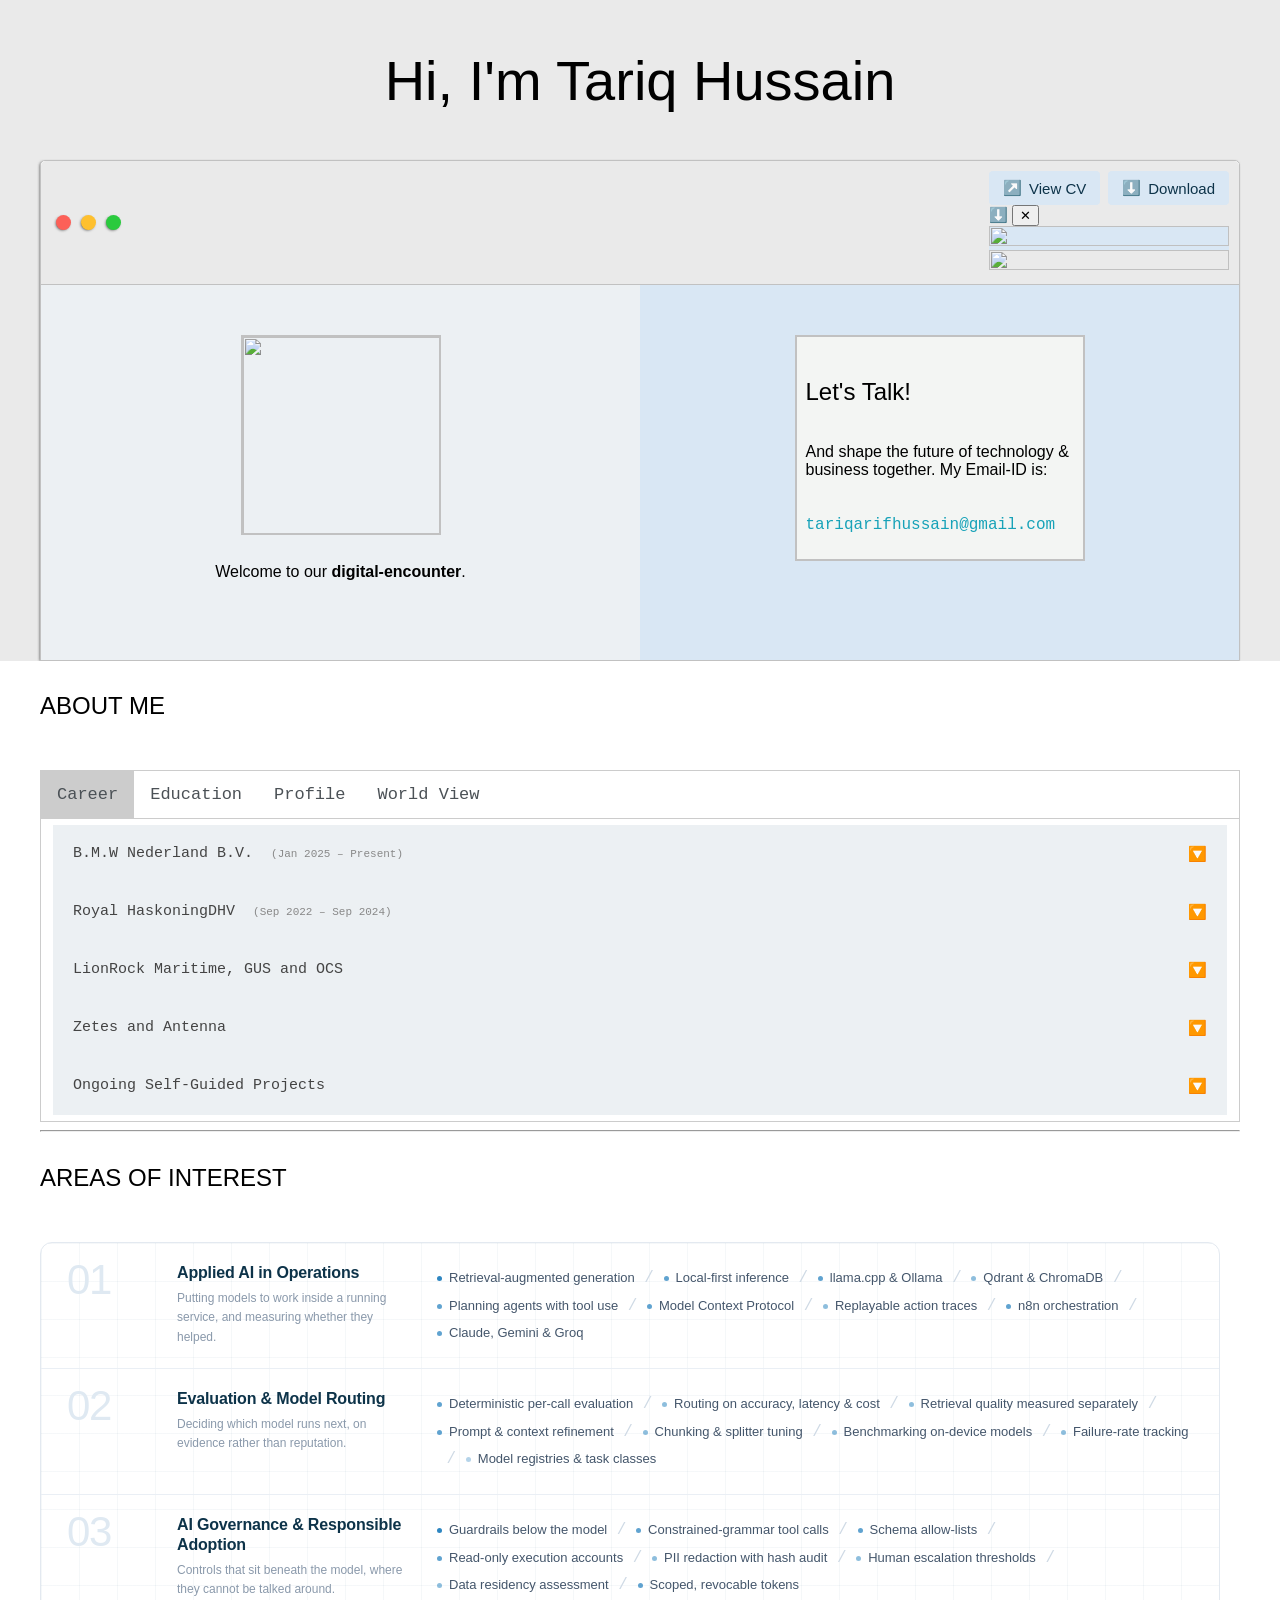
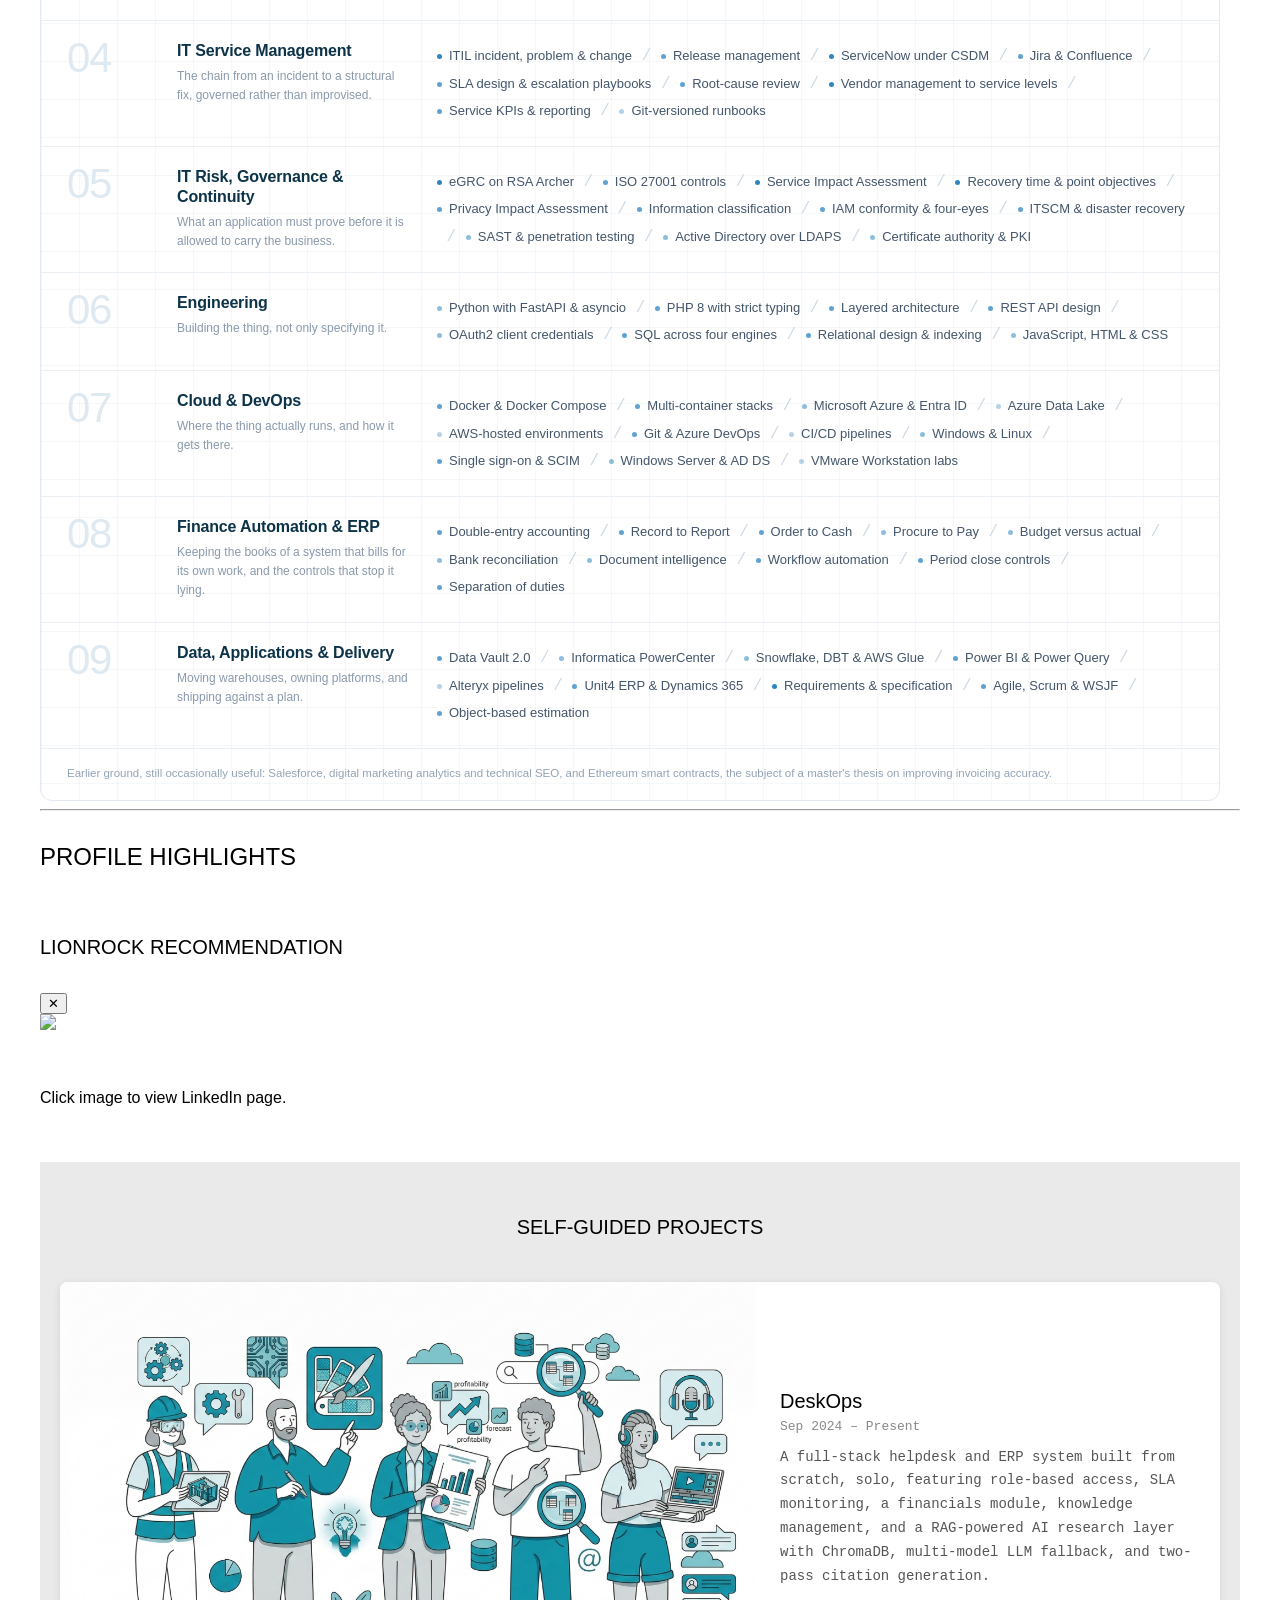
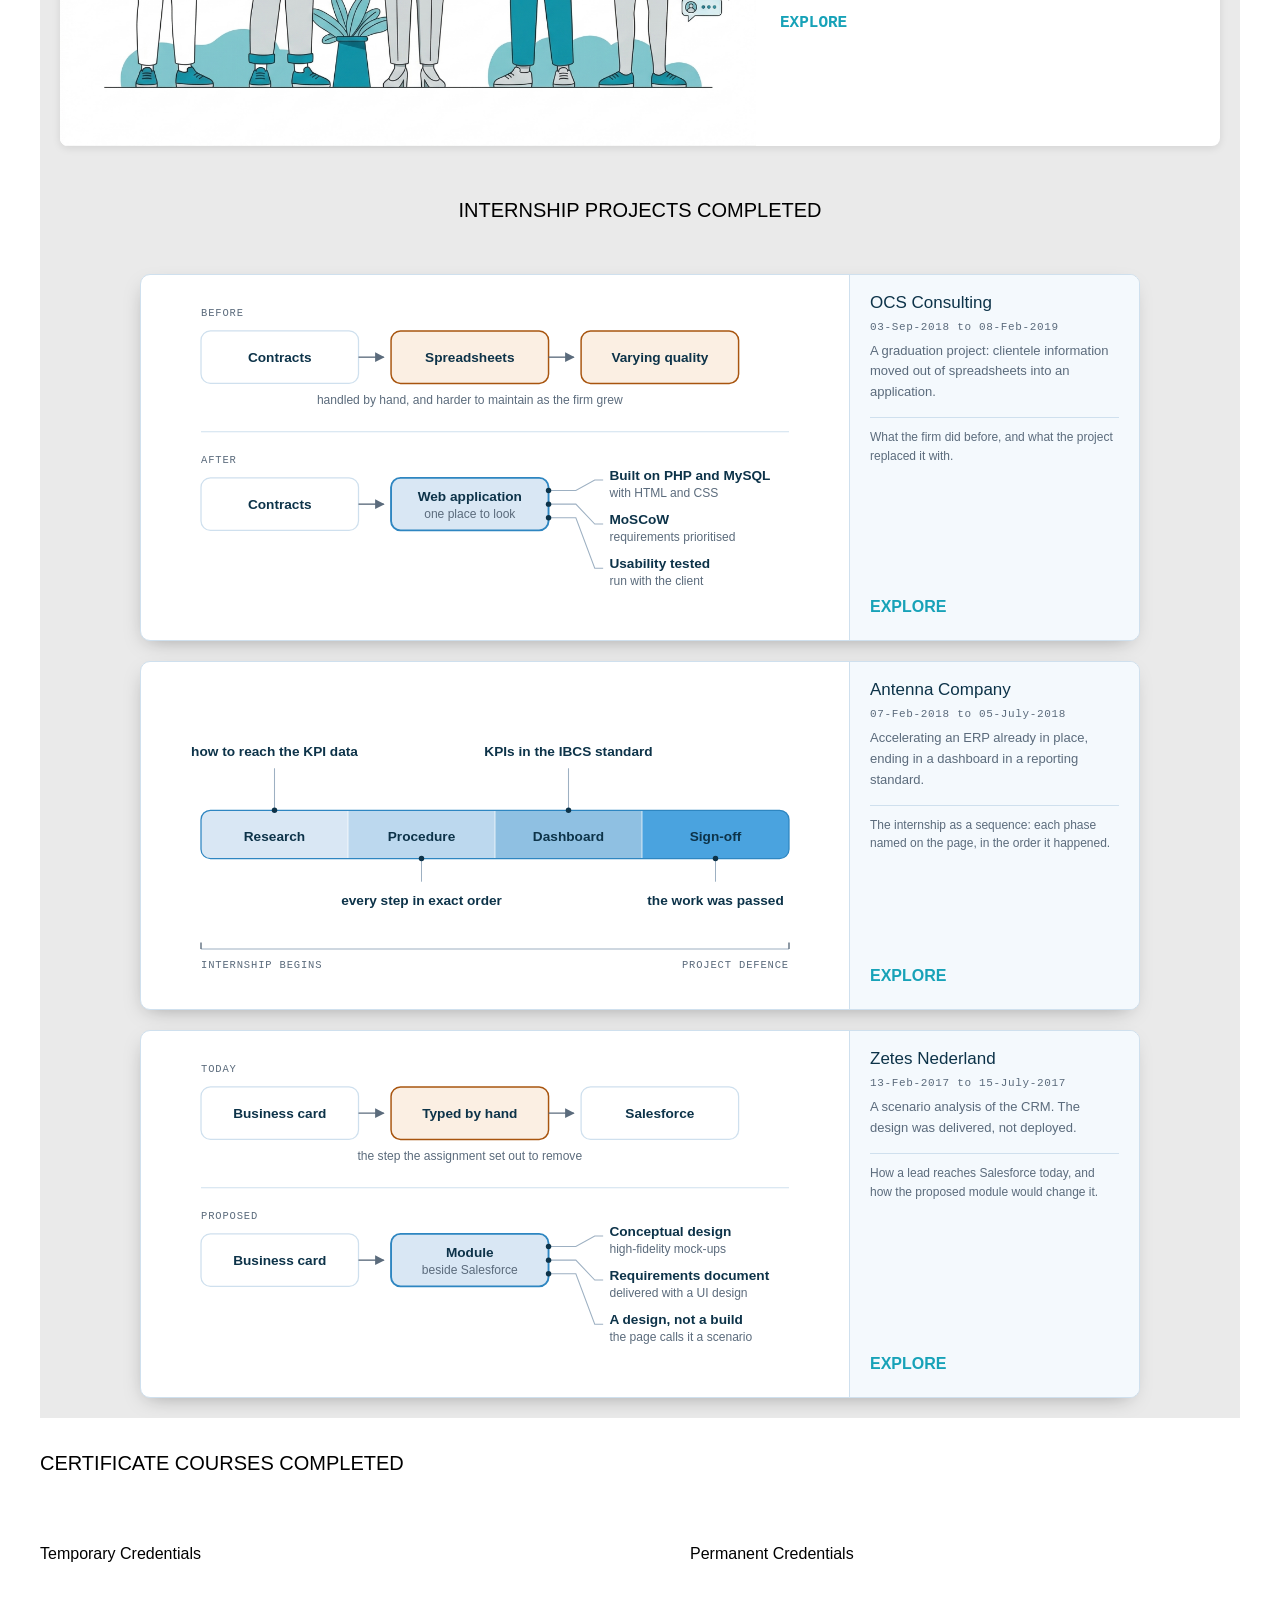
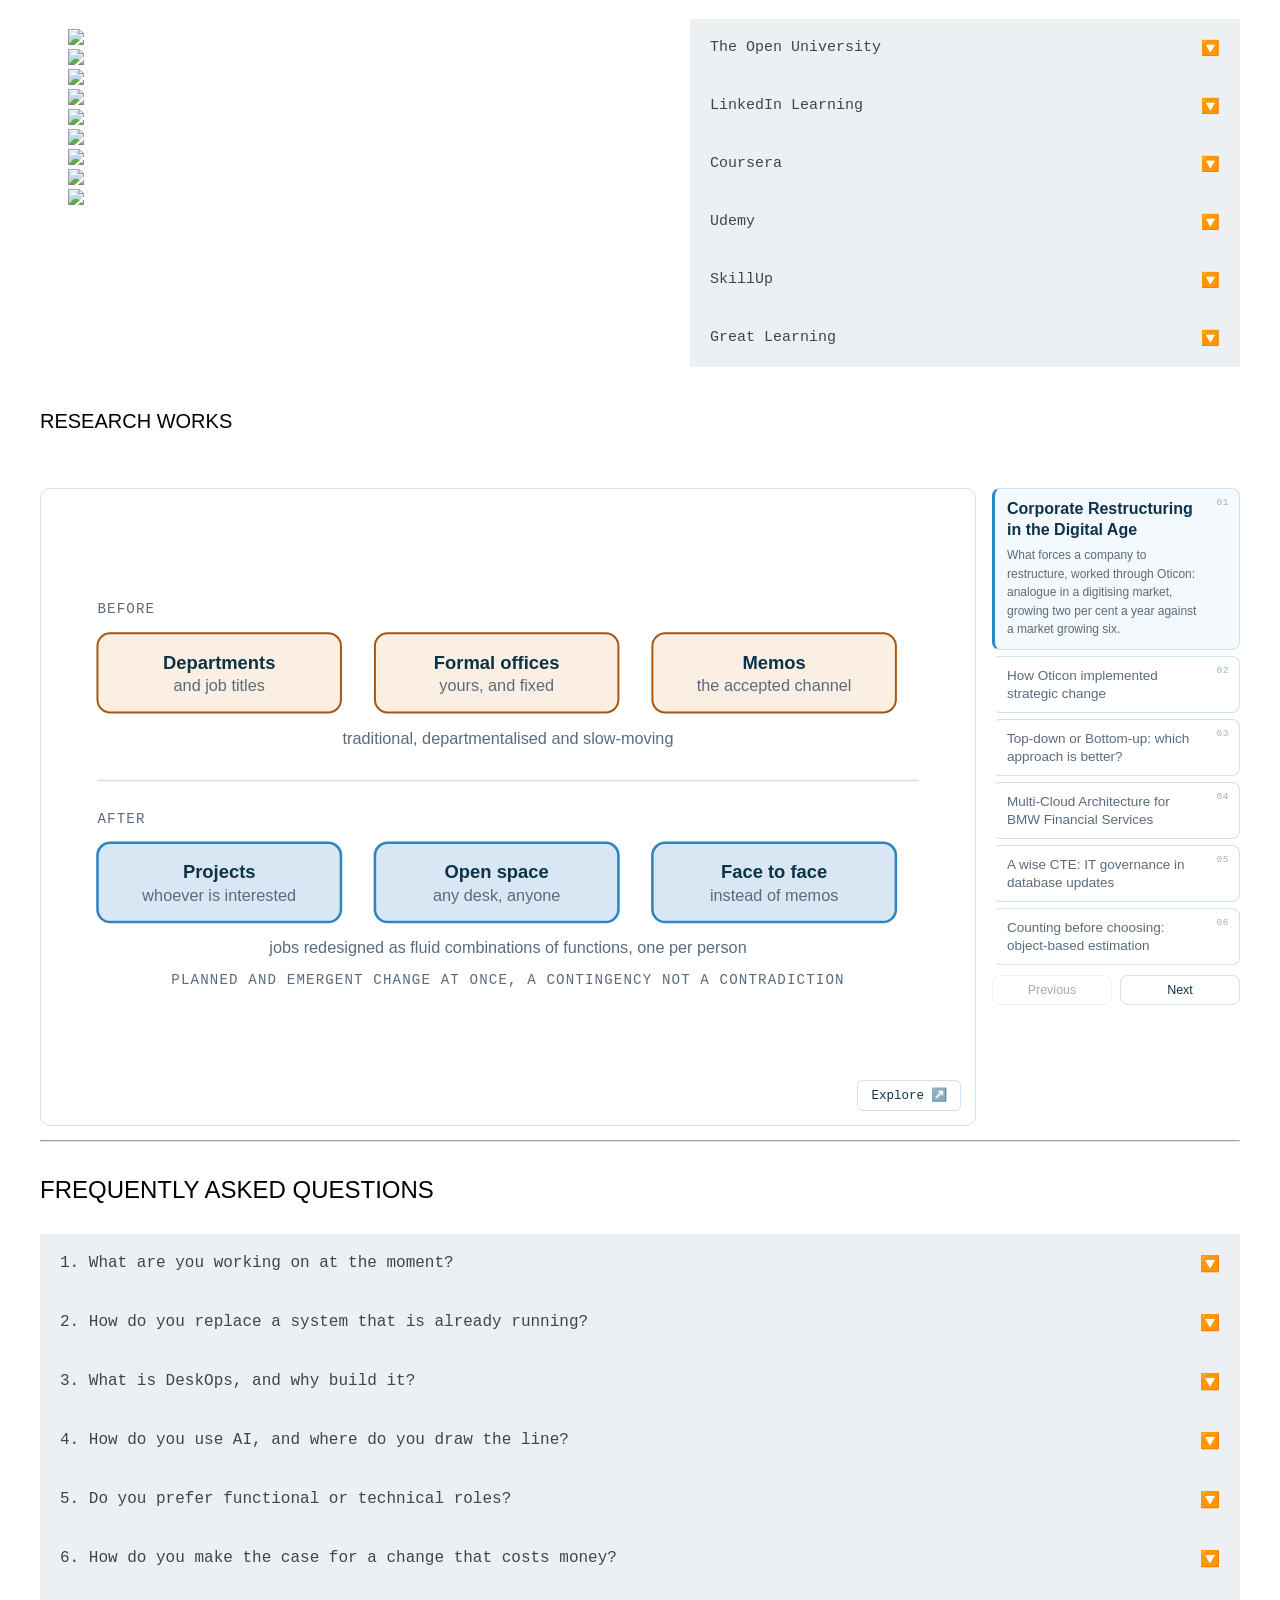
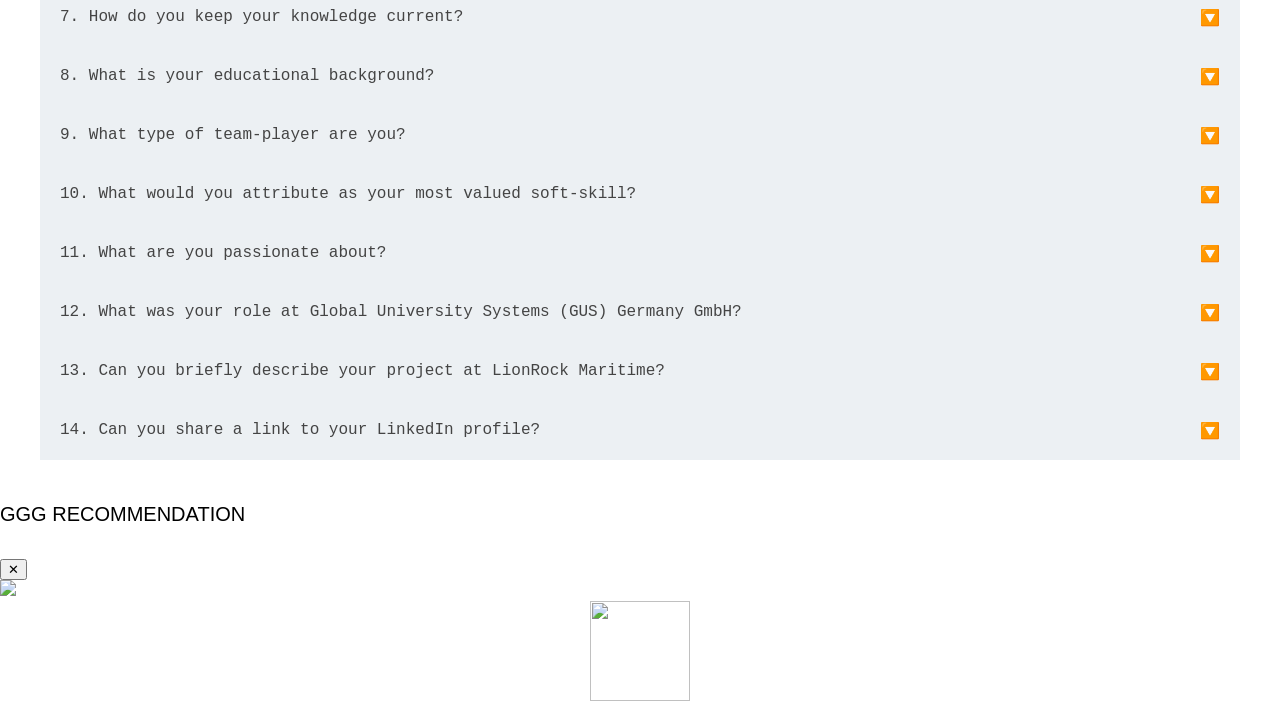
==== index.html @ 977985c6 "The CV buttons take the viewer's filled style in light blue The split button in the home page's wind" ====
<!DOCTYPE html>
<html>
<head>
	<title>Tariq Hussain</title>

	<link rel="shortcut icon" href="images/LOGO.jpg">

	<meta charset="utf-8">
  <meta name="viewport" content="width=device-width, initial-scale=1">
	<meta name="viewport" content="width=device-width, initial-scale=1, maximum-scale=1, minimum-scale=1" />

	<link rel="stylesheet" type="text/css" href="default.css">
	<link rel="stylesheet" type="text/css" href="bootstrap2.css">
	<link rel="stylesheet" type="text/css" href="./slick/slick.css">
 	<link rel="stylesheet" type="text/css" href="./slick/slick-theme.css">
 	<link rel="stylesheet" href="https://cdnjs.cloudflare.com/ajax/libs/font-awesome/4.7.0/css/font-awesome.min.css">

 	<script src="https://cdn.jsdelivr.net/npm/jquery@3.6.0/dist/jquery.slim.min.js"></script>
  <script src="https://cdn.jsdelivr.net/npm/popper.js@1.16.1/dist/umd/popper.min.js"></script>
  <script src="https://cdn.jsdelivr.net/npm/bootstrap@4.6.1/dist/js/bootstrap.bundle.min.js"></script>

  	<style>
		.checked {
  	color: orange;
							}
		</style>



  	<style type="text/css">
    html, body {
      margin: 0;
      padding: 0;
    }

    * {
      box-sizing: border-box;
    }

    .slider {
        width: 90%;
        margin: 10px auto;
    }

    .slick-slide {
      margin: 10px 20px;
    }

    .slick-slide img {
      width: 100%;
    }

    .slick-prev:before,
    .slick-next:before {
      color: black;
    }

    .slick-slide {
      transition: all ease-in-out .3s;
      opacity: .2;
    }
    
    .slick-active {
      opacity: .5;
    }

    .slick-current {
      opacity: 1;
    }
  	</style>


<style>
body {font-family: Bahnschrift;}

/* Style the tab */
.tab {
  overflow: hidden;
  border: 1px solid #ccc;
  background-color: white;
}

/* Style the buttons inside the tab */
.tab button {
  background-color: white;
  float: left;
  border: none;
  outline: none;
  cursor: pointer;
  padding: 14px 16px;
  transition: 0.3s;
  font-size: 17px;
  font-family: 'Bahnschrift Light', monospace;
  color: var(--secondaryText);
}

/* Change background color of buttons on hover */
.tab button:hover {
  background-color: #ddd;
}

/* Create an active/current tablink class */
.tab button.active {
  background-color: #ccc;
}

/* Style the tab content */
.tabcontent {
  display: none;
  padding: 6px 12px;
  border: 1px solid #ccc;
  border-top: none;
}
</style>

<style>
.accordion {
  background-color: #ecf0f3;
  color: #444;
  cursor: pointer;
  padding: 18px;
  width: 100%;
  text-align: left;
  font-size: 15px;
  transition: 0.5s;
  font-family: 'Bahnschrift Light', monospace;
  box-shadow: none;
  border-color: transparent;
}

.active, .accordion:hover {
  background-color: #d9e7f4;
  outline: none;
  box-shadow: none;
  border-color: transparent !important;
}

/* The expander is the down button from the record's emoji family, and the up
   button once the section is open. */
.accordion:after {
  content: '\1F53D';
  font-family: var(--emoji);
  font-weight: normal;
  float: right;
  margin-left: 5px;
  outline: none;
  box-shadow: none;
  border-color: transparent !important;
}

.accordionactive:after {
  content: '\1F53C';
  outline: none;
  box-shadow: none;
  border-color: transparent !important;
}

.panel {
  padding: 0 18px;
  background-color: white;
  max-height: 0;
  overflow: hidden;
  transition: max-height 0.2s ease-out;
  borner: none;
  outline: none;
  box-shadow: none;
  border-color: transparent !important;
}
</style>

<style>
   .carousel-inner img {
    width: 100%;
    height: 100%;
  }
</style>

<style>
.collapsible {
  background-color: #ecf0f3;
  color: #444;
  cursor: pointer;
  padding: 18px;
  width: 100%;
  text-align: left;
  font-size: 16px;
  font-family: 'Bahnschrift Light', monospace;
  box-shadow: none;
  border-color: transparent !important;
  transition: 0.5s;
  outline: none;
}

.active, .collapsible:hover {
  background-color: #d9e7f4;
  border-color: transparent !important;
  box-shadow: none;
}

.collapsible:after {
  content: '\1F53D';
  font-family: var(--emoji);
  font-weight: normal;
  float: right;
  margin-left: 5px;
  border-color: transparent;
  box-shadow: none;
}

.collapsibleactive:after {
  content: '\1F53C';
  border-color: transparent;
  border-radius: 5px;
  box-shadow: none;
}

.content {
  padding: 0 18px;
  justify-content: center;
  max-height: 0;
  overflow: hidden;
  transition: max-height 0.2s ease-out;
  background-color: #eaeaea;
  border-color: transparent;
  color: #777;
  box-shadow: none;
}
</style>

<style>
footer {
  background-color: white;
  padding: 1px;
  text-align: center;
  color: white;
}
</style>

<style>
  table {
  border-collapse: collapse;
  border-spacing: 0;
  width: 100%;
  border: 1px solid #ddd;
  }

  td {
  border-style:solid;
  border-color: #d9e7f4;
  padding-top: 10px;
  padding-bottom: 10px;
  padding-left: 10px;
  padding-right: 5px;
  }

  th {
  border-style:solid;
  border-color: #d9e7f4;
  padding-top: 10px;
  padding-bottom: 10px;
  padding-left: 10px;
  padding-right: 5px;
  font-family: 'Bahnschrift Light', monospace;
  }

.CellWithComment{
  position:relative;
}

.CellComment{
  display:none;
  position:absolute; 
  z-index:100;
  border:10px;
  background-color:white;
  border-style:solid;
  border-width:1px;
  border-color:#d9e7f4;
  padding:15px;
  color:#d9e7f4; 
  top:0px; 
  left:10px;
  padding-bottom: 0px;
}

.CellWithComment:hover span.CellComment{
  display:block;
}
</style>

</head>
<body>
<div id="preloader">
	<p>Please Wait.</p>
</div>

	<section class="s1">
		<div class="main-container">
			<div class="greeting-wrapper">
				<h1>Hi, I'm Tariq Hussain</h1>
			</div>

			<div class="intro-wrapper">
				<div class="nav-wrapper">
					<a href="index.html">
					<div class="dots-wrapper">
						<div id="dot-1" class="browser-dot"></div>
						<div id="dot-2" class="browser-dot"></div>
						<div id="dot-3" class="browser-dot"></div>
					</div>
					</a>

					<ul id="navigation">
						<li class="bar-cv"><a class="bar-btn bar-open" target="_blank" href="pdf_viewer.html?pdf=Resume/Tariq%20Hussain_CV(Europass%20format).pdf&amp;title=Curriculum%20vitae&amp;kind=Tariq%20Hussain" title="Open my CV in the viewer">View CV</a><a class="bar-btn bar-down" href="Resume/Tariq Hussain_CV(Europass format).pdf" download title="Download my CV as a PDF">Download</a></li>
						<div class="container">
  						<div class="modal fade" id="myModal100">
    					<div class="modal-dialog modal-lg">
      				<div class="modal-content">
        			<div class="modal-header">
          			<a target="_blank" href="Resume/Tariq Hussain_CV(Europass format).pdf"><i class="fa fa-download" style="font-size:15px"></i></a>
          			<button type="button" class="close" data-dismiss="modal">&#10005;</button>
        			</div>
        			<div class="modal-body">
			        <div id="demo" class="carousel slide" data-interval="3000000" data-ride="carousel">
			        <div class="carousel-inner">
			        <div class="carousel-item active">
			        <img src="Resume/Tariq Hussain_CV_0001.jpg">
			        </div>
			        <div class="carousel-item">
			        <img src="Resume/Tariq Hussain_CV_0002.jpg">
			        </div>
			        <a class="carousel-control-prev" href="#demo" data-slide="prev">
			        <span class="carousel-control-prev-icon"></span>
			        </a>
			        <a class="carousel-control-next" href="#demo" data-slide="next">
			        <span class="carousel-control-next-icon"></span>
			        </a>
			        </div>    
			        </div>
			      </div>
    					</div>
  						</div>
  						</div>
					</ul>
				</div>

				<div class="left-column">
					<img id="profile_pic" src="images/Tariq.jpg">
					<h6 style="text-align: center;line-height: 0;">Welcome to our <b>digital-encounter</b>.</h6>
				</div>

				<div class="right-column">
					<div id="preview-shadow">
						<div id="preview">
							<h4>Let's Talk!</h4>
							<h6>And shape the future of technology & business together. My Email-ID is:</h6>
							<p><a href="mailto:tariqarifhussain@gmail.com">tariqarifhussain@gmail.com</a></p>
						</div>
					</div>
				</div>
			</div>
		</div>
	</section>

	<section class="s2">
		<div class="main-container">
			<div class="about-wrapper">
				<div class="about-me">

					<h4>ABOUT ME</h4>
					<br>

<div class="tab">
	<button class="tablinks" onclick="openCity(event, 'Career')" id="defaultOpen">Career</button>
	<button class="tablinks" onclick="openCity(event, 'Education')">Education</button>
  <button class="tablinks" onclick="openCity(event, 'Profile')">Profile</button>
  <button class="tablinks" onclick="openCity(event, 'World View')">World View</button>
</div>

<!-- ==================== CAREER TAB ==================== -->
<div id="Career" class="tabcontent">

<button class="accordion">B.M.W Nederland B.V. &nbsp;<small style="font-size:11px;color:#888;">(Jan 2025 – Present)</small></button>
<div class="panel">
<h6>IT Operations Specialist</h6>
<p>
  <ul>
    <li>Leading fulltime production support with partners IBM and TCS for BMW NL's strategic applications — MINI IDE, Logilink (credit decisions), Carbon Tracker (emissions analytics), and Flexible Fleet (fleet management) — maintaining 99.9%+ uptime SLAs.</li>
  </ul>
  <ul>
    <li>Bridging BMW stakeholders and TCS: translating priorities into clear task queues, tracking execution to closure, and safeguarding SLA-level service quality. Setting and tracking service KPIs across incident, change, problem, and release queues; chairing root-cause reviews that feed fixes into the continuous-improvement backlog.</li>
  </ul>
  <ul>
    <li>Introduced Git-versioned operational runbooks and streamlined escalation playbooks, trimming mean time to restore for priority-1 incidents by roughly 25%.</li>
  </ul>
  <ul>
    <li>Responding to nightly Informatica PowerCenter failure alerts, investigating issues in PowerCenter Workflow Monitor, and coordinating fixes with developers to keep next-day data-warehouse loads on schedule.</li>
  </ul>
  <ul>
    <li>Managing formal onboarding of applications into BMW's standardized IT landscape, ensuring alignment with enterprise architecture standards (eGRC). Leading cross-functional roll-outs of core configuration changes and version upgrades with zero customer-facing downtime.</li>
  </ul>
  <ul>
    <li>Overseeing IT governance checks administered centrally by BMW Group, ensuring all operational activities comply with established architectural, security, and process standards.</li>
  </ul>
</p>
<h6>Data Migration &amp; Architecture</h6>
<p>
  <ul>
    <li>Leading end-to-end migration planning for an Informatica PowerCenter-based DWH (Datavault 2.0) to a custom target architecture — translating a legacy 2-step data warehouse (Staging → Data Vault → Data Marts) into a 1-step AWS architecture (Staging → Cloud) on Snowflake, eliminating complexity while maintaining 100% business logic integrity.</li>
  </ul>
  <ul>
    <li>Developed a comprehensive project estimation model using object-based complexity scoring across 208 database objects, accurately forecasting 618 man-days of effort with technology-specific multipliers for the Snowflake/DBT/Glue stack.</li>
  </ul>
  <ul>
    <li>Designed an interactive Gantt chart and visual timeline with dynamic hour/day calculations, multi-zoom capabilities (months/weeks/days), and real-time progress tracking — enabling stakeholders to visualize a 25-month project timeline and critical path dependencies across 4 sequential phases.</li>
  </ul>
  <ul>
    <li>Facilitated cross-functional collaboration between Belgian and Dutch teams, conducting workshops to resolve scope ambiguities and align on architectural translation approaches.</li>
  </ul>
</p>
<h6>AI &amp; Innovation-Focused Contributions</h6>
<p>
  <ul>
    <li>Active member of the BMW NL IT AI Core Team, contributing to technology evaluations and feasibility analysis of AI-driven process improvements.</li>
  </ul>
  <ul>
    <li>Building an AI-assisted ticketing prototype that auto-flags impending SLA breaches, suggests context-matched knowledge-base articles, and streamlines escalation paths — currently in proof-of-concept stage.</li>
  </ul>
</p>

<div class="anat-car" tabindex="0" role="region" aria-roledescription="carousel" aria-label="Diagrams for this period">
<div class="anat-car-stage"><figure class="anat anat-slide is-on" role="group" aria-roledescription="slide" aria-label="1 of 2: The role">
  <div class="anat-scroll">
  <svg viewBox="0 0 640 470" role="img" aria-label="IT Operations Specialist at BMW Nederland: platform and process work on one side, data and migration work on the other."><text class="anat-eyebrow" x="176" y="22" text-anchor="end">PLATFORM AND PROCESS</text><text class="anat-eyebrow" x="464" y="22">DATA AND MIGRATION</text><rect class="anat-core" x="240" y="164" width="160" height="176" rx="14"/><text class="anat-core-title" x="320" y="232" text-anchor="middle">IT Operations</text><text class="anat-core-title" x="320" y="251" text-anchor="middle">Specialist</text><text class="anat-core-sub" x="320" y="271" text-anchor="middle">BMW Nederland</text><text class="anat-core-sub" x="320" y="287" text-anchor="middle">2025 to present</text><polyline class="anat-lead" points="240,182 214,182 190,72 182,72"/><circle class="anat-dot" cx="240" cy="182" r="2.6"/><text class="anat-lbl" x="176" y="72" text-anchor="end">Production support</text><text class="anat-sub" x="176" y="88" text-anchor="end">with IBM and TCS partners</text><polyline class="anat-lead" points="240,210 214,210 190,144 182,144"/><circle class="anat-dot" cx="240" cy="210" r="2.6"/><text class="anat-lbl" x="176" y="144" text-anchor="end">Four applications</text><text class="anat-sub" x="176" y="160" text-anchor="end">MINI IDE to Flexible Fleet</text><polyline class="anat-lead" points="240,238 214,238 190,216 182,216"/><circle class="anat-dot" cx="240" cy="238" r="2.6"/><text class="anat-lbl" x="176" y="216" text-anchor="end">Queues and KPIs</text><text class="anat-sub" x="176" y="232" text-anchor="end">incident and change,</text><text class="anat-sub" x="176" y="246" text-anchor="end">problem and release</text><polyline class="anat-lead" points="240,266 214,266 190,288 182,288"/><circle class="anat-dot" cx="240" cy="266" r="2.6"/><text class="anat-lbl" x="176" y="288" text-anchor="end">Root-cause reviews</text><text class="anat-sub" x="176" y="304" text-anchor="end">feeding a fix backlog</text><polyline class="anat-lead" points="240,294 214,294 190,360 182,360"/><circle class="anat-dot" cx="240" cy="294" r="2.6"/><text class="anat-lbl" x="176" y="360" text-anchor="end">Versioned runbooks</text><text class="anat-sub" x="176" y="376" text-anchor="end">and escalation playbooks</text><polyline class="anat-lead" points="240,322 214,322 190,432 182,432"/><circle class="anat-dot" cx="240" cy="322" r="2.6"/><text class="anat-lbl" x="176" y="432" text-anchor="end">Onboarding to standards</text><text class="anat-sub" x="176" y="448" text-anchor="end">checked against eGRC</text><polyline class="anat-lead" points="400,182 426,182 450,72 458,72"/><circle class="anat-dot" cx="400" cy="182" r="2.6"/><text class="anat-lbl" x="464" y="72">Nightly load alerts</text><text class="anat-sub" x="464" y="88">PowerCenter workflow monitor</text><polyline class="anat-lead" points="400,210 426,210 450,144 458,144"/><circle class="anat-dot" cx="400" cy="210" r="2.6"/><text class="anat-lbl" x="464" y="144">Migration planning</text><text class="anat-sub" x="464" y="160">PowerCenter to Snowflake</text><polyline class="anat-lead" points="400,238 426,238 450,216 458,216"/><circle class="anat-dot" cx="400" cy="238" r="2.6"/><text class="anat-lbl" x="464" y="216">Two steps to one</text><text class="anat-sub" x="464" y="232">staging to cloud</text><polyline class="anat-lead" points="400,266 426,266 450,288 458,288"/><circle class="anat-dot" cx="400" cy="266" r="2.6"/><text class="anat-lbl" x="464" y="288">Two country teams</text><text class="anat-sub" x="464" y="304">workshops to settle scope</text><polyline class="anat-lead" points="400,294 426,294 450,360 458,360"/><circle class="anat-dot" cx="400" cy="294" r="2.6"/><text class="anat-lbl" x="464" y="360">AI core team</text><text class="anat-sub" x="464" y="376">evaluating feasibility</text><polyline class="anat-lead" points="400,322 426,322 450,432 458,432"/><circle class="anat-dot" cx="400" cy="322" r="2.6"/><text class="anat-lbl" x="464" y="432">Ticketing prototype</text><text class="anat-sub" x="464" y="448">proof of concept stage</text></svg>
  </div>
  <figcaption>The role has two halves: running the applications day to day on the left, and moving the data warehouse on the right.</figcaption>
</figure><figure class="anat anat-slide" role="group" aria-roledescription="slide" aria-label="2 of 2: The warehouse change">
  <div class="anat-scroll"><svg viewBox="0 0 640 318" role="img" aria-label="The data warehouse moving from a two-step design on Informatica PowerCenter to a one-step design on Snowflake, with the vault and mart layers removed."><defs><marker id="bwA" viewBox="0 0 10 10" refX="9" refY="5" markerWidth="7" markerHeight="7" orient="auto"><path d="M0 0 L10 5 L0 10 z" fill="#5b6b7c"/></marker></defs><text class="anat-eyebrow" x="40" y="24" text-anchor="start">BEFORE, TWO STEPS</text><rect class="anat-node" x="40" y="38" width="150" height="50" rx="9"/><text class="anat-lbl" x="115" y="68" text-anchor="middle">Staging</text><path class="anat-edge" d="M190 63 H214" marker-end="url(#bwA)"/><rect class="anat-old" x="221" y="38" width="150" height="50" rx="9"/><text class="anat-lbl" x="296" y="68" text-anchor="middle">Data Vault</text><path class="anat-edge" d="M371 63 H395" marker-end="url(#bwA)"/><rect class="anat-old" x="402" y="38" width="150" height="50" rx="9"/><text class="anat-lbl" x="477" y="68" text-anchor="middle">Data Marts</text><text class="anat-sub" x="296" y="108" text-anchor="middle">Informatica PowerCenter, Data Vault 2.0</text><line x1="40" y1="134" x2="600" y2="134" stroke="#cfe0ee"/><text class="anat-eyebrow" x="40" y="164" text-anchor="start">AFTER, ONE STEP</text><rect class="anat-node" x="40" y="178" width="150" height="50" rx="9"/><text class="anat-lbl" x="115" y="208" text-anchor="middle">Staging</text><path class="anat-edge" d="M190 203 H214" marker-end="url(#bwA)"/><rect class="anat-new" x="221" y="178" width="150" height="50" rx="9"/><text class="anat-lbl" x="296" y="200" text-anchor="middle">Cloud</text><text class="anat-sub" x="296" y="216" text-anchor="middle">on Snowflake</text><polyline class="anat-lead" points="371,190 397,190 415,180 423,180"/><circle class="anat-dot" cx="371" cy="190" r="2.6"/><text class="anat-lbl" x="429" y="180">Snowflake</text><text class="anat-sub" x="429" y="196">with dbt and Glue</text><polyline class="anat-lead" points="371,203 397,203 415,222 423,222"/><circle class="anat-dot" cx="371" cy="203" r="2.6"/><text class="anat-lbl" x="429" y="222">Two steps become one</text><text class="anat-sub" x="429" y="238">the vault layer removed</text><polyline class="anat-lead" points="371,216 397,216 415,264 423,264"/><circle class="anat-dot" cx="371" cy="216" r="2.6"/><text class="anat-lbl" x="429" y="264">Business logic preserved</text><text class="anat-sub" x="429" y="280">nothing dropped in translation</text></svg></div>
  <figcaption>The migration drawn as a change: what the data passed through before, and what it passes through after.</figcaption>
</figure></div>
<aside class="anat-car-side"><button type="button" class="anat-car-item is-on" data-i="0" aria-selected="true"><span class="anat-car-n">01</span><span class="anat-car-t">The role</span><span class="anat-car-c">Platform and process on one side, data and migration on the other.</span></button><button type="button" class="anat-car-item" data-i="1" aria-selected="false"><span class="anat-car-n">02</span><span class="anat-car-t">The warehouse change</span><span class="anat-car-c">A two-step warehouse becoming one step, with the vault layer removed.</span></button><div class="anat-car-nav"><button type="button" class="anat-car-btn" data-d="-1" aria-label="Previous diagram">Previous</button><button type="button" class="anat-car-btn" data-d="1" aria-label="Next diagram">Next</button></div></aside>
</div>
</div>

<button class="accordion">Royal HaskoningDHV &nbsp;<small style="font-size:11px;color:#888;">(Sep 2022 – Sep 2024)</small></button>
<div class="panel">
<h6>IT Operations Analyst – Daily Manager</h6>
<p>
  <ul>
    <li>Developed and tested custom features for Royal HaskoningDHV's ERP system (Unit4) alongside internal teams, ensuring seamless operations. Served as the single point of contact for resolving ERP-related IT tickets and complex queries, effectively managing escalations and enhancing user experiences across various IT applications.</li>
  </ul>
  <ul>
    <li>Changed existing IT operations with flexible and robust IT governance policies, ensuring business continuity and competitive advantage by staying current with modern IT service management practices.</li>
  </ul>
  <ul>
    <li>Aligned specialized in-house development teams with Agile and Scrum methodologies, leveraging JIRA and Microsoft DevOps for efficient project management and product delivery.</li>
  </ul>
  <ul>
    <li>Evaluated enterprise automation tools for potential enhancements and modifications, implemented corrective measures to address deficiencies, and collaborated with testing and portfolio managers to ensure optimal system performance.</li>
  </ul>
  <ul>
    <li>Managed Docker Business licenses at enterprise scale, implementing single-sign-on (SSO) and SCIM provisioning to enhance security and efficiency.</li>
  </ul>
  <ul>
    <li>Tested and prototyped Copilot Studio to create and deploy personalized AI agents, consolidating knowledge-bases and experiences to simplify technical and functional troubleshooting.</li>
  </ul>
  <ul>
    <li>Organized team-building events and participated in leadership-focused professional development programs, fostering a collaborative and growth-oriented work environment.</li>
  </ul>
</p>
<h6>Key Projects and Strategic Initiatives</h6>
<p>
  <ul>
    <li>Supported and led an internal analytics team, establishing a relational database infrastructure on Microsoft Azure (Azure Data Lake), sourced via Azure REST APIs with Azure Active Directory authentication. Automated data ingestion for Power BI analytics by deploying ETL pipelines using Alteryx, minimizing manual data refresh inaccuracies. Developed and validated POWER-BI dashboards through iterative Agile methodology.</li>
  </ul>
  <ul>
    <li>Developed customizations in Microsoft D365 using Microsoft PowerApps and PowerAutomate, enhancing system functionality and workflow efficiency.</li>
  </ul>
  <ul>
    <li>Prepared presentations, action trackers, and IT documentation tools across multiple functional areas. Maintained detailed technical notes and documented processes with diagrams and flowcharts, ensuring reusability and knowledge transfers within the organization.</li>
  </ul>
  <ul>
    <li>Building and testing POWER-BI dashboards for the Analytics team in RHDHV.</li>
  </ul>
  <ul>
    <li>Analyzing information-systems, project-management tools, custom-software, etc. within the Enterprise Automation department for potential enhancements, modifications, and add-ons.</li>
  </ul>
</p>
<figure class="anat">
  <div class="anat-scroll">
  <svg viewBox="0 0 640 470" role="img" aria-label="IT Operations Analyst and Daily Manager at Royal HaskoningDHV: ERP and service work on one side, data and automation work on the other."><text class="anat-eyebrow" x="176" y="22" text-anchor="end">ERP AND SERVICE</text><text class="anat-eyebrow" x="464" y="22">DATA AND AUTOMATION</text><rect class="anat-core" x="240" y="164" width="160" height="176" rx="14"/><text class="anat-core-title" x="320" y="232" text-anchor="middle">IT Operations</text><text class="anat-core-title" x="320" y="251" text-anchor="middle">Analyst</text><text class="anat-core-sub" x="320" y="271" text-anchor="middle">Royal HaskoningDHV</text><text class="anat-core-sub" x="320" y="287" text-anchor="middle">2022 to 2024</text><polyline class="anat-lead" points="240,182 214,182 190,72 182,72"/><circle class="anat-dot" cx="240" cy="182" r="2.6"/><text class="anat-lbl" x="176" y="72" text-anchor="end">Unit4 ERP</text><text class="anat-sub" x="176" y="88" text-anchor="end">features built and tested</text><polyline class="anat-lead" points="240,210 214,210 190,144 182,144"/><circle class="anat-dot" cx="240" cy="210" r="2.6"/><text class="anat-lbl" x="176" y="144" text-anchor="end">Single point of contact</text><text class="anat-sub" x="176" y="160" text-anchor="end">ERP tickets and escalations</text><polyline class="anat-lead" points="240,238 214,238 190,216 182,216"/><circle class="anat-dot" cx="240" cy="238" r="2.6"/><text class="anat-lbl" x="176" y="216" text-anchor="end">Governance policies</text><text class="anat-sub" x="176" y="232" text-anchor="end">for business continuity</text><polyline class="anat-lead" points="240,266 214,266 190,288 182,288"/><circle class="anat-dot" cx="240" cy="266" r="2.6"/><text class="anat-lbl" x="176" y="288" text-anchor="end">Agile delivery</text><text class="anat-sub" x="176" y="304" text-anchor="end">Jira and Microsoft DevOps</text><polyline class="anat-lead" points="240,294 214,294 190,360 182,360"/><circle class="anat-dot" cx="240" cy="294" r="2.6"/><text class="anat-lbl" x="176" y="360" text-anchor="end">Docker licences</text><text class="anat-sub" x="176" y="376" text-anchor="end">SSO and SCIM provisioning</text><polyline class="anat-lead" points="240,322 214,322 190,432 182,432"/><circle class="anat-dot" cx="240" cy="322" r="2.6"/><text class="anat-lbl" x="176" y="432" text-anchor="end">Tool evaluations</text><text class="anat-sub" x="176" y="448" text-anchor="end">enterprise automation</text><polyline class="anat-lead" points="400,182 426,182 450,72 458,72"/><circle class="anat-dot" cx="400" cy="182" r="2.6"/><text class="anat-lbl" x="464" y="72">Azure data lake</text><text class="anat-sub" x="464" y="88">relational store on Azure</text><polyline class="anat-lead" points="400,210 426,210 450,144 458,144"/><circle class="anat-dot" cx="400" cy="210" r="2.6"/><text class="anat-lbl" x="464" y="144">Sourced over REST</text><text class="anat-sub" x="464" y="160">Azure Active Directory auth</text><polyline class="anat-lead" points="400,238 426,238 450,216 458,216"/><circle class="anat-dot" cx="400" cy="238" r="2.6"/><text class="anat-lbl" x="464" y="216">ETL pipelines</text><text class="anat-sub" x="464" y="232">automated in Alteryx</text><polyline class="anat-lead" points="400,266 426,266 450,288 458,288"/><circle class="anat-dot" cx="400" cy="266" r="2.6"/><text class="anat-lbl" x="464" y="288">Power BI dashboards</text><text class="anat-sub" x="464" y="304">validated iteratively</text><polyline class="anat-lead" points="400,294 426,294 450,360 458,360"/><circle class="anat-dot" cx="400" cy="294" r="2.6"/><text class="anat-lbl" x="464" y="360">D365 customisations</text><text class="anat-sub" x="464" y="376">PowerApps and Power Automate</text><polyline class="anat-lead" points="400,322 426,322 450,432 458,432"/><circle class="anat-dot" cx="400" cy="322" r="2.6"/><text class="anat-lbl" x="464" y="432">Copilot Studio agents</text><text class="anat-sub" x="464" y="448">prototyped for support</text></svg>
  </div>
  <figcaption>Two halves again: running and extending the ERP on the left, and the analytics chain built beside it on the right.</figcaption>
</figure>
</div>

<button class="accordion">LionRock Maritime, GUS and OCS</button>
<div class="panel">
<h6><a href="#C13">LionRock Maritime</a> &nbsp;<small style="font-size:11px;color:#888;">(Apr 2022 – Jun 2022)</small></h6>
<p>
  <ul>
    <li>Completed a freelance project for LionRock Maritime (an Amsterdam-based data technology specialist in drawing insights for tugboat operators), as a Microsoft POWER-BI consultant.</li>
  </ul>
  <ul>
    <li>Enhanced tugboat operation insights through data analysis and Power BI consulting. Improved predictive machine learning models with tailored problem statements, driving actionable insights for LionRock Maritime's clients.</li>
  </ul>
</p>

<h6><a href="#C11">Global University Systems (GUS)</a> &nbsp;<small style="font-size:11px;color:#888;">(Oct 2019 – Feb 2020)</small></h6>
<p>
  <ul>
    <li>Developing weekly reports by calculating leads and sales figures based on data exported from Microsoft Dynamics 365.</li>
  </ul>
  <ul>
    <li>Changing and structuring formulas into easily comprehensible templates to deliver accurate calculations.</li>
  </ul>
  <ul>
    <li>Simplifying various reporting mechanisms using Microsoft Power BI and its query functionality.</li>
  </ul>
</p>

<h6><a target="_blank" href="post1.html">OCS-Consulting B.V.</a></h6>
<p>
  <ul>
    <li>Developing a database-driven web-application using HTML, CSS, PHP and SQL for managing consulting services and client information using AGILE principles.</li>
  </ul>
  <ul>
    <li>Analyzing internal information management processes and gathering and elicitation of requirements.</li>
  </ul>
  <ul>
    <li>Retrofitting a POWER-BI dashboard for improved utilization of consultants/employees and project management.</li>
  </ul>
  <ul>
    <li>Project management and issue tracking with Microsoft Project GANTT Charts, communication plans, budgeting, time-boxing, scheduling feedback sessions.</li>
  </ul>
  <ul>
    <li>Prioritizing project requirements using the MoSCoW method.</li>
  </ul>
  <ul>
    <li>Conducting usability testing with clients.</li>
  </ul>
</p>
<div class="anat-car" tabindex="0" role="region" aria-roledescription="carousel" aria-label="Roles in this period">
<div class="anat-car-stage"><figure class="anat anat-slide is-on" role="group" aria-roledescription="slide" aria-label="1 of 3: LionRock Maritime">
  <div class="anat-scroll"><svg viewBox="0 0 640 198" role="img" aria-label="Power BI consultant at LionRock Maritime: the engagement on one side, the work delivered on the other."><text class="anat-eyebrow" x="176" y="22" text-anchor="end">ENGAGEMENT</text><text class="anat-eyebrow" x="464" y="22">WORK DELIVERED</text><rect class="anat-core" x="240" y="38" width="160" height="140" rx="14"/><text class="anat-core-title" x="320" y="88" text-anchor="middle">Power BI</text><text class="anat-core-title" x="320" y="107" text-anchor="middle">consultant</text><text class="anat-core-sub" x="320" y="127" text-anchor="middle">LionRock Maritime</text><text class="anat-core-sub" x="320" y="143" text-anchor="middle">2022, freelance</text><polyline class="anat-lead" points="240,94 214,94 190,72 182,72"/><circle class="anat-dot" cx="240" cy="94" r="2.6"/><text class="anat-lbl" x="176" y="72" text-anchor="end">Freelance project</text><text class="anat-sub" x="176" y="88" text-anchor="end">Power BI consulting</text><polyline class="anat-lead" points="240,122 214,122 190,144 182,144"/><circle class="anat-dot" cx="240" cy="122" r="2.6"/><text class="anat-lbl" x="176" y="144" text-anchor="end">Problem statements</text><text class="anat-sub" x="176" y="160" text-anchor="end">tailored before modelling</text><polyline class="anat-lead" points="400,94 426,94 450,72 458,72"/><circle class="anat-dot" cx="400" cy="94" r="2.6"/><text class="anat-lbl" x="464" y="72">Data analysis</text><text class="anat-sub" x="464" y="88">for operating insight</text><polyline class="anat-lead" points="400,122 426,122 450,144 458,144"/><circle class="anat-dot" cx="400" cy="122" r="2.6"/><text class="anat-lbl" x="464" y="144">Predictive models</text><text class="anat-sub" x="464" y="160">improved for client work</text></svg></div>
  <figcaption>A freelance Power BI engagement, kept generic here because the work is under NDA.</figcaption>
</figure><figure class="anat anat-slide" role="group" aria-roledescription="slide" aria-label="2 of 3: Global University Systems">
  <div class="anat-scroll"><svg viewBox="0 0 640 198" role="img" aria-label="Reporting work at Global University Systems: the sources on one side, the output on the other."><text class="anat-eyebrow" x="176" y="22" text-anchor="end">SOURCE</text><text class="anat-eyebrow" x="464" y="22">OUTPUT</text><rect class="anat-core" x="240" y="38" width="160" height="140" rx="14"/><text class="anat-core-title" x="320" y="96" text-anchor="middle">Global University</text><text class="anat-core-title" x="320" y="115" text-anchor="middle">Systems</text><text class="anat-core-sub" x="320" y="135" text-anchor="middle">2019 to 2020</text><polyline class="anat-lead" points="240,94 214,94 190,72 182,72"/><circle class="anat-dot" cx="240" cy="94" r="2.6"/><text class="anat-lbl" x="176" y="72" text-anchor="end">Dynamics 365 exports</text><text class="anat-sub" x="176" y="88" text-anchor="end">the source for the numbers</text><polyline class="anat-lead" points="240,122 214,122 190,144 182,144"/><circle class="anat-dot" cx="240" cy="122" r="2.6"/><text class="anat-lbl" x="176" y="144" text-anchor="end">Formula templates</text><text class="anat-sub" x="176" y="160" text-anchor="end">restructured to be readable</text><polyline class="anat-lead" points="400,94 426,94 450,72 458,72"/><circle class="anat-dot" cx="400" cy="94" r="2.6"/><text class="anat-lbl" x="464" y="72">Weekly reporting</text><text class="anat-sub" x="464" y="88">leads and sales figures</text><polyline class="anat-lead" points="400,122 426,122 450,144 458,144"/><circle class="anat-dot" cx="400" cy="122" r="2.6"/><text class="anat-lbl" x="464" y="144">Power BI queries</text><text class="anat-sub" x="464" y="160">reporting simplified</text></svg></div>
  <figcaption>Weekly reporting built from Dynamics 365 exports and simplified in Power BI.</figcaption>
</figure><figure class="anat anat-slide" role="group" aria-roledescription="slide" aria-label="3 of 3: OCS-Consulting">
  <div class="anat-scroll"><svg viewBox="0 0 640 254" role="img" aria-label="Graduation internship at OCS-Consulting: the project method on one side, what was built on the other."><text class="anat-eyebrow" x="176" y="22" text-anchor="end">PROJECT METHOD</text><text class="anat-eyebrow" x="464" y="22">WHAT WAS BUILT</text><rect class="anat-core" x="240" y="69" width="160" height="150" rx="14"/><text class="anat-core-title" x="320" y="142" text-anchor="middle">OCS-Consulting</text><text class="anat-core-sub" x="320" y="162" text-anchor="middle">Graduation internship</text><polyline class="anat-lead" points="240,116 214,116 190,72 182,72"/><circle class="anat-dot" cx="240" cy="116" r="2.6"/><text class="anat-lbl" x="176" y="72" text-anchor="end">Requirements elicited</text><text class="anat-sub" x="176" y="88" text-anchor="end">internal process analysed</text><polyline class="anat-lead" points="240,144 214,144 190,144 182,144"/><circle class="anat-dot" cx="240" cy="144" r="2.6"/><text class="anat-lbl" x="176" y="144" text-anchor="end">MoSCoW</text><text class="anat-sub" x="176" y="160" text-anchor="end">requirements prioritised</text><polyline class="anat-lead" points="240,172 214,172 190,216 182,216"/><circle class="anat-dot" cx="240" cy="172" r="2.6"/><text class="anat-lbl" x="176" y="216" text-anchor="end">Usability testing</text><text class="anat-sub" x="176" y="232" text-anchor="end">run with clients</text><polyline class="anat-lead" points="400,116 426,116 450,72 458,72"/><circle class="anat-dot" cx="400" cy="116" r="2.6"/><text class="anat-lbl" x="464" y="72">Web application</text><text class="anat-sub" x="464" y="88">PHP, MySQL, HTML, CSS</text><polyline class="anat-lead" points="400,144 426,144 450,144 458,144"/><circle class="anat-dot" cx="400" cy="144" r="2.6"/><text class="anat-lbl" x="464" y="144">Power BI retrofit</text><text class="anat-sub" x="464" y="160">utilisation and projects</text><polyline class="anat-lead" points="400,172 426,172 450,216 458,216"/><circle class="anat-dot" cx="400" cy="172" r="2.6"/><text class="anat-lbl" x="464" y="216">Project control</text><text class="anat-sub" x="464" y="232">Gantt, budget, time-boxing</text></svg></div>
  <figcaption>A graduation internship: a data-driven web application, with the method that produced it.</figcaption>
</figure></div>
<aside class="anat-car-side"><button type="button" class="anat-car-item is-on" data-i="0" aria-selected="true"><span class="anat-car-n">01</span><span class="anat-car-t">LionRock Maritime</span><span class="anat-car-c">A freelance Power BI engagement, kept generic here because the work is under NDA.</span></button><button type="button" class="anat-car-item" data-i="1" aria-selected="false"><span class="anat-car-n">02</span><span class="anat-car-t">Global University Systems</span><span class="anat-car-c">Weekly reporting built from Dynamics 365 exports and simplified in Power BI.</span></button><button type="button" class="anat-car-item" data-i="2" aria-selected="false"><span class="anat-car-n">03</span><span class="anat-car-t">OCS-Consulting</span><span class="anat-car-c">A graduation internship: a data-driven web application, with the method that produced it.</span></button><div class="anat-car-nav"><button type="button" class="anat-car-btn" data-d="-1" aria-label="Previous role">Previous</button><button type="button" class="anat-car-btn" data-d="1" aria-label="Next role">Next</button></div></aside>
</div>
</div>

<button class="accordion">Zetes and Antenna</button>
<div class="panel">
  <h6><a target="_blank" href="post2.html">Antenna Company B.V.</a></h6>
<p>
  <ul>
    <li>Conducting a user requirements analysis for Microsoft Dynamics NAV usage from multiple stakeholder perspectives.</li>
  </ul>
  <ul>
    <li>Developing a Standard Operating Procedure (SOP) for accelerated Microsoft Dynamics NAV.</li>
  </ul>
  <ul>
    <li>Implementing a dashboard in IBCS standard for monitoring KPIs — Gross Margin %, Backlog, Orders (open and closed), Delivery Performance, Sales — from Microsoft Dynamics NAV 2016.</li>
  </ul>
</p>
<br>
<h6><a target="_blank" href="post3.html">Zetes Nederland</a></h6>
<p>
  <ul>
    <li>Observing the way of working and then searching for opportunities to improve the use of CRM (Salesforce), which is used by the entire commercial part of the company.</li>
  </ul>
  <ul>
    <li>Creating a conceptual design for a software module which collaborates with the Zetes Salesforce environment by analyzing business requirements to enhance marketing activities.</li>
  </ul>
  <ul>
    <li>Delivering a Functional Requirements Document for this concept module along with a User Interface Design (UID).</li>
  </ul>
  <ul>
    <li>Creating a comprehensive press-kit and toolkit for events including landing pages for marketing campaigns using HTML/CSS, and banners and posters using Canva.com.</li>
  </ul>
</p>
<div class="anat-car" tabindex="0" role="region" aria-roledescription="carousel" aria-label="Roles in this period">
<div class="anat-car-stage"><figure class="anat anat-slide is-on" role="group" aria-roledescription="slide" aria-label="1 of 2: Antenna Company">
  <div class="anat-scroll"><svg viewBox="0 0 640 254" role="img" aria-label="Internship at Antenna Company: the analysis on one side, what was delivered on the other."><text class="anat-eyebrow" x="176" y="22" text-anchor="end">ANALYSIS</text><text class="anat-eyebrow" x="464" y="22">DELIVERED</text><rect class="anat-core" x="240" y="69" width="160" height="150" rx="14"/><text class="anat-core-title" x="320" y="142" text-anchor="middle">Antenna Company</text><text class="anat-core-sub" x="320" y="162" text-anchor="middle">Internship</text><polyline class="anat-lead" points="240,116 214,116 190,72 182,72"/><circle class="anat-dot" cx="240" cy="116" r="2.6"/><text class="anat-lbl" x="176" y="72" text-anchor="end">Dynamics NAV 2016</text><text class="anat-sub" x="176" y="88" text-anchor="end">accelerating its use</text><polyline class="anat-lead" points="240,144 214,144 190,144 182,144"/><circle class="anat-dot" cx="240" cy="144" r="2.6"/><text class="anat-lbl" x="176" y="144" text-anchor="end">Requirements analysis</text><text class="anat-sub" x="176" y="160" text-anchor="end">several stakeholder views</text><polyline class="anat-lead" points="240,172 214,172 190,216 182,216"/><circle class="anat-dot" cx="240" cy="172" r="2.6"/><text class="anat-lbl" x="176" y="216" text-anchor="end">Extraction research</text><text class="anat-sub" x="176" y="232" text-anchor="end">how to reach the KPI data</text><polyline class="anat-lead" points="400,116 426,116 450,72 458,72"/><circle class="anat-dot" cx="400" cy="116" r="2.6"/><text class="anat-lbl" x="464" y="72">Standard procedure</text><text class="anat-sub" x="464" y="88">steps in exact order</text><polyline class="anat-lead" points="400,144 426,144 450,144 458,144"/><circle class="anat-dot" cx="400" cy="144" r="2.6"/><text class="anat-lbl" x="464" y="144">IBCS dashboard</text><text class="anat-sub" x="464" y="160">KPIs in a reporting standard</text><polyline class="anat-lead" points="400,172 426,172 450,216 458,216"/><circle class="anat-dot" cx="400" cy="172" r="2.6"/><text class="anat-lbl" x="464" y="216">Five measures</text><text class="anat-sub" x="464" y="232">margin, backlog, orders</text></svg></div>
  <figcaption>Accelerating an ERP already in place, ending in a dashboard in a reporting standard.</figcaption>
</figure><figure class="anat anat-slide" role="group" aria-roledescription="slide" aria-label="2 of 2: Zetes Nederland">
  <div class="anat-scroll"><svg viewBox="0 0 640 254" role="img" aria-label="Internship at Zetes Nederland: the problem on one side, what was delivered on the other."><text class="anat-eyebrow" x="176" y="22" text-anchor="end">THE PROBLEM</text><text class="anat-eyebrow" x="464" y="22">WHAT WAS DELIVERED</text><rect class="anat-core" x="240" y="69" width="160" height="150" rx="14"/><text class="anat-core-title" x="320" y="142" text-anchor="middle">Zetes Nederland</text><text class="anat-core-sub" x="320" y="162" text-anchor="middle">Internship</text><polyline class="anat-lead" points="240,116 214,116 190,72 182,72"/><circle class="anat-dot" cx="240" cy="116" r="2.6"/><text class="anat-lbl" x="176" y="72" text-anchor="end">Salesforce CRM</text><text class="anat-sub" x="176" y="88" text-anchor="end">used by commercial teams</text><polyline class="anat-lead" points="240,144 214,144 190,144 182,144"/><circle class="anat-dot" cx="240" cy="144" r="2.6"/><text class="anat-lbl" x="176" y="144" text-anchor="end">Manual data entry</text><text class="anat-sub" x="176" y="160" text-anchor="end">the step to remove</text><polyline class="anat-lead" points="240,172 214,172 190,216 182,216"/><circle class="anat-dot" cx="240" cy="172" r="2.6"/><text class="anat-lbl" x="176" y="216" text-anchor="end">Non-electronic leads</text><text class="anat-sub" x="176" y="232" text-anchor="end">business cards into the CRM</text><polyline class="anat-lead" points="400,116 426,116 450,72 458,72"/><circle class="anat-dot" cx="400" cy="116" r="2.6"/><text class="anat-lbl" x="464" y="72">Conceptual design</text><text class="anat-sub" x="464" y="88">module beside Salesforce</text><polyline class="anat-lead" points="400,144 426,144 450,144 458,144"/><circle class="anat-dot" cx="400" cy="144" r="2.6"/><text class="anat-lbl" x="464" y="144">Requirements document</text><text class="anat-sub" x="464" y="160">delivered with a UI design</text><polyline class="anat-lead" points="400,172 426,172 450,216 458,216"/><circle class="anat-dot" cx="400" cy="172" r="2.6"/><text class="anat-lbl" x="464" y="216">Campaign assets</text><text class="anat-sub" x="464" y="232">landing pages and banners</text></svg></div>
  <figcaption>A scenario analysis of the CRM: the design was delivered, not deployed.</figcaption>
</figure></div>
<aside class="anat-car-side"><button type="button" class="anat-car-item is-on" data-i="0" aria-selected="true"><span class="anat-car-n">01</span><span class="anat-car-t">Antenna Company</span><span class="anat-car-c">Accelerating an ERP already in place, ending in a dashboard in a reporting standard.</span></button><button type="button" class="anat-car-item" data-i="1" aria-selected="false"><span class="anat-car-n">02</span><span class="anat-car-t">Zetes Nederland</span><span class="anat-car-c">A scenario analysis of the CRM: the design was delivered, not deployed.</span></button><div class="anat-car-nav"><button type="button" class="anat-car-btn" data-d="-1" aria-label="Previous role">Previous</button><button type="button" class="anat-car-btn" data-d="1" aria-label="Next role">Next</button></div></aside>
</div>
</div>

<button class="accordion">Ongoing Self-Guided Projects</button>
<div class="panel">
<h6>IT Ticketing &amp; Knowledge Management System &nbsp;<small style="font-size:11px;color:#888;">(Sep 2024 – Present)</small></h6>
<p>
  <ul>
    <li>Developing a full-stack prototype IT helpdesk and ERP system from scratch, focusing on structured issue tracking, role-based access, SLA monitoring, and integrated knowledge management. Currently running on a self-contained portable stack of Apache with mod_php and MySQL, bundled with the application rather than installed on the machine.</li>
  </ul>
  <ul>
    <li><b>Tech Stack:</b> PHP, MySQL, HTML, CSS, JavaScript.</li>
  </ul>
  <ul>
    <li><b>Key Features:</b> Role-Based Access Control (RBAC) across IT support tiers (Tier 1–4); structured ticket generation with escalation options; a knowledge base with article categorization and tagging for self-service; automated SLA tracking with color-coded urgency indicators; team management with admin-assignable roles and permissions; and an integrated Financials module covering Invoices, Expenses, Ledger, Budget, and a Chart of Accounts.</li>
  </ul>
  <ul>
    <li><b>AI Workflow (PoC):</b> Integrating an LLM-powered agent that scans open tickets, predicts imminent SLA breaches, surfaces context-matched knowledge-base articles, and proposes escalation paths.</li>
  </ul>
</p>
<figure class="anat">
  <div class="anat-scroll"><svg viewBox="0 0 640 254" role="img" aria-label="Self-guided research and development project: the service side on one side, the engineering side on the other."><text class="anat-eyebrow" x="176" y="22" text-anchor="end">SERVICE SIDE</text><text class="anat-eyebrow" x="464" y="22">ENGINEERING SIDE</text><rect class="anat-core" x="240" y="69" width="160" height="150" rx="14"/><text class="anat-core-title" x="320" y="124" text-anchor="middle">Helpdesk and</text><text class="anat-core-title" x="320" y="143" text-anchor="middle">ERP prototype</text><text class="anat-core-sub" x="320" y="163" text-anchor="middle">Self-guided</text><text class="anat-core-sub" x="320" y="179" text-anchor="middle">2024 to present</text><polyline class="anat-lead" points="240,116 214,116 190,72 182,72"/><circle class="anat-dot" cx="240" cy="116" r="2.6"/><text class="anat-lbl" x="176" y="72" text-anchor="end">Role-based access</text><text class="anat-sub" x="176" y="88" text-anchor="end">across support tiers</text><polyline class="anat-lead" points="240,144 214,144 190,144 182,144"/><circle class="anat-dot" cx="240" cy="144" r="2.6"/><text class="anat-lbl" x="176" y="144" text-anchor="end">SLA tracking</text><text class="anat-sub" x="176" y="160" text-anchor="end">colour-coded urgency</text><polyline class="anat-lead" points="240,172 214,172 190,216 182,216"/><circle class="anat-dot" cx="240" cy="172" r="2.6"/><text class="anat-lbl" x="176" y="216" text-anchor="end">Knowledge base</text><text class="anat-sub" x="176" y="232" text-anchor="end">categorised and tagged</text><polyline class="anat-lead" points="400,116 426,116 450,72 458,72"/><circle class="anat-dot" cx="400" cy="116" r="2.6"/><text class="anat-lbl" x="464" y="72">Financials module</text><text class="anat-sub" x="464" y="88">invoices to chart of accounts</text><polyline class="anat-lead" points="400,144 426,144 450,144 458,144"/><circle class="anat-dot" cx="400" cy="144" r="2.6"/><text class="anat-lbl" x="464" y="144">Own stack</text><text class="anat-sub" x="464" y="160">PHP, MySQL, JavaScript</text><polyline class="anat-lead" points="400,172 426,172 450,216 458,216"/><circle class="anat-dot" cx="400" cy="172" r="2.6"/><text class="anat-lbl" x="464" y="216">LLM agent</text><text class="anat-sub" x="464" y="232">proof of concept</text></svg></div>
  <figcaption>A research and development project, built from scratch: the service side on the left and the engineering behind it on the right.</figcaption>
</figure>
</div>

</div>
<!-- ==================== END CAREER TAB ==================== -->

<!-- ==================== PROFILE TAB ==================== -->
<div id="Profile" class="tabcontent">
<br>
<p>I would introduce myself in a professional context as:

  <ul>
    <li>An experienced IT Operations professional currently overseeing BMW Nederland's fulltime IT applications, driving incident, change, problem, and release processes under strict ITIL and centrally governed standards. Recognized for securing 99.9% uptime across cloud and enterprise platforms and compressing MTTR through version-controlled runbooks and rigorous root-cause reviews.</li>
  </ul>

  <ul>
    <li>A POWER-BI consultant with work-experience and a <a href="https://www.linkedin.com/in/muhammad-tariq-arif-hussain-89b846a6/details/recommendations/">highly positive recommendation from a client.</a></li>
  </ul>

  <ul>
    <li>A pioneer of selective AI adoption — developing proof-of-concept ticketing solutions that predict SLA risks, surface contextual knowledge, and streamline escalations, while safeguarding compliance and operational resilience.</li>
  </ul>

  <ul>
    <li>Someone who combines deep technical fluency in cloud, ETL, and integration landscapes with strong business acumen from prior marketing, finance, and project-management roles, delivering clear, persuasive communication to stakeholders at all levels.</li>
  </ul>

  <ul>
    <li>A motivated professional with international work experiences in IT operations, data analytics, digital marketing, and operational roles based in the Netherlands and Germany.</li>
  </ul>

  <ul>
    <li>Having a solid background in Information and Communication Technology, Corporate Management, and professional experiences that combine tech and business at their intersection.</li>
  </ul>

  <ul>
    <li>Having a knack for simplifying complex technical ideas — quantitative or qualitative — to non-technical minds in an engaging way. I am a first principle's thinker and I like connecting the dots as I create a view of the Big Picture!</li>
  </ul>

  <ul>
    <li>Having a strong interest in learning on the job and developing the working knowledge required for the practice, irrespective of the problem or the technology. I am motivated by ambitious goals and challenges within the intersection of technology and business, and I like to face them head-on!</li>
  </ul>

</p>
</div>
<!-- ==================== END PROFILE TAB ==================== -->

<!-- ==================== WORLD VIEW TAB ==================== -->
<div id="World View" class="tabcontent">
<br>
<p>
I thrive in a world that combines both tech and business. Digitalization, product-ownership, marketing and value-creation — all aspects which I believe should be realized from a unified vision or ideology. I also believe in bold moves for innovation.
</p>
<p>
Sometimes a little-bit of risk can yield great rewards. I always push myself to think from all the sides of the box to find the situation which can yield the maximum reward or the best-possible outcome!
</p>
<p>
With that being said, I intimately understand the need for constraints in business logic. I love finding myself working with the details, designing systems which are complacent to constraints whilst remaining successful in terms of the over-all goals they need to achieve.
</p>
<p>
The core values that I believe in are sincerity, creativity, showing initiative and taking on responsibility. I am the type of team player that listens and allows my actions to speak for itself. Furthermore, I hold a seasoned sense of respect for my seniors and diligent care for the success of my peers.
</p>
</div>
<!-- ==================== END WORLD VIEW TAB ==================== -->

<!-- ==================== EDUCATION TAB ==================== -->
<div id="Education" class="tabcontent">

<button class="accordion">University of Europe for Applied Sciences, Germany</button>
<div class="panel">
  <h6><a target="_blank" href="Education/3.2 Tariq Hussain_Copy of MSc. Diploma and transcripts-1-3-1.pdf">MASTER OF SCIENCE IN CORPORATE MANAGEMENT &#128279</a></h6>
<p> Duration: From 10/09/2019 to 27/08/2020
  <ul>
    <li>Overall grade point average of 93 out of 100 grade points (1.4) with distinction.</li>
  </ul>
  <ul>
    <li>Main Subjects: Customer Management, Strategy and Governance, Value-based Corporate Finance, Corporate Change and Alignment, Strategic Marketing, Economics and Ethics, Quantitative &amp; Qualitative Research Methods</li>
  </ul>
  <ul>
    <li>Thesis: <a target="_blank" href="post4.html">How blockchain based smart-contracts can improve invoicing accuracy.</a></li>
  </ul>

<div class="btn-group btn-group-justified">
<button type="button" class="btn btn-primary" data-toggle="modal" data-target="#myModal1">
    RECOMMENTATIONS: #1
</button>
<br>
<button type="button" class="btn btn-primary" data-toggle="modal" data-target="#myModal2">
    #2
</button>
</div>

</p>
</div>

<div class="container">
  <div class="modal fade" id="myModal1">
    <div class="modal-dialog modal-lg">
      <div class="modal-content">
        <div class="modal-header">
          <h5 class="modal-title">PRIMARY THESIS SUPERVISOR & PROFESSOR</h5>
          <button type="button" class="close" data-dismiss="modal">&#10005;</button>
        </div>
        <div class="modal-body">
          <img src="Record Letters/0001.jpg">
        </div>
      </div>
    </div>
  </div>
</div>

<div class="container">
  <div class="modal fade" id="myModal2">
    <div class="modal-dialog modal-lg">
      <div class="modal-content">
        <div class="modal-header">
          <h5 class="modal-title">SECONDARY THESIS SUPERVISOR & PROFESSOR</h5>
          <button type="button" class="close" data-dismiss="modal">&#10005;</button>
        </div>
        <div class="modal-body">
          <img src="Record Letters/0002.jpg">
        </div>
      </div>
    </div>
  </div>
</div>

<button class="accordion">Fontys University of Applied Sciences, The Netherlands</button>
<div class="panel">
<h6><a target="_blank" href="Education/3.1 Tariq Hussain_Copy of BSc. Diploma and transcripts-1-2.pdf">BACHELOR OF SCIENCE IN INFORMATION COMMUNICATION TECHNOLOGY &amp; BUSINESS &#128279</h6></a>
<p> Duration: From 01/03/2014 to 28/01/2019
  <ul>
    <li>Main Subjects: Business Economics and Administration, Data Warehousing &amp; Statistics, E-Business, Network Architecture, Service Oriented Architecture &amp; Management, Supply Chain Management, System Development, User Interface Design</li>
  </ul>
  <ul>
    <li>Capstone Project: <a href="post1.html">Web-application for managing clientele information in OCS Consulting B.V.</a></li>
  </ul>
</p>

<button type="button" class="btn btn-primary" data-toggle="modal" data-target="#myModal3">
   AND #3
</button>
</div>

<div class="container">
<div class="modal fade" id="myModal3">
<div class="modal-dialog modal-lg">
<div class="modal-content">       
<div class="modal-header">
<h5 class="modal-title">UNIVERSITY LECTURER</h5>
<button type="button" class="close" data-dismiss="modal">&#10005;</button>
</div>    
<div class="modal-body">
<img src="Record Letters/0004.jpg">
</div>        
</div>
</div>
</div>
</div>

<!-- The GGG recommendation modal used to live here, inside the Education tab.
     The FAQ opens it too, and a hidden tab is display:none, so from there it
     drew a backdrop over a dialog that could not render. It now sits at the
     foot of the document, which is where Bootstrap asks for modals anyway. -->

<!-- LinkedIn Learning modals (preserved) -->
<div class="container">
<div class="modal fade" id="myModal5">
<div class="modal-dialog modal-xl">
<div class="modal-content">            
<div class="modal-header">
<button type="button" class="close" data-dismiss="modal">&#10005;</button>
</div>            
<div class="modal-body">
<div id="d4" class="carousel slide" data-interval="6000000" data-ride="carousel">
        <div class="carousel-inner">
        <div class="carousel-item active">
        <img src="Certificate Images\LinkedIn Learning\Become a Business Analysis- Learning Path\1. What is Business Analysis\0001.jpg">
        </div>
        <div class="carousel-item">
        <img src="Certificate Images\LinkedIn Learning\Become a Business Analysis- Learning Path\1. What is Business Analysis\0002.jpg">
        </div>
        <div class="carousel-item">
        <img src="Certificate Images\LinkedIn Learning\Become a Business Analysis- Learning Path\1. What is Business Analysis\0003.jpg">
        </div>
        </div>
        <a class="carousel-control-prev" href="#d4" data-slide="prev">
        <span class="carousel-control-prev-icon"></span>
        </a>
        <a class="carousel-control-next" href="#d4" data-slide="next">
        <span class="carousel-control-next-icon"></span>
        </a>
        </div>
</div>        
</div>
</div>
</div>
</div>

<div class="container">
<div class="modal fade" id="myModal7">
<div class="modal-dialog modal-xl">
<div class="modal-content">            
<div class="modal-header">
<button type="button" class="close" data-dismiss="modal">&#10005;</button>
</div>            
<div class="modal-body">
<div id="d5" class="carousel slide" data-interval="6000000" data-ride="carousel">
        <div class="carousel-inner">
        <div class="carousel-item active">
        <img src="Certificate Images\LinkedIn Learning\Become a Business Analysis- Learning Path\2. Business Analysis Foundations\0001.jpg">
        </div>
        <div class="carousel-item">
        <img src="Certificate Images\LinkedIn Learning\Become a Business Analysis- Learning Path\2. Business Analysis Foundations\0002.jpg">
        </div>
        <div class="carousel-item">
        <img src="Certificate Images\LinkedIn Learning\Become a Business Analysis- Learning Path\2. Business Analysis Foundations\0003.jpg">
        </div>
        </div>
        <a class="carousel-control-prev" href="#d5" data-slide="prev">
        <span class="carousel-control-prev-icon"></span>
        </a>
        <a class="carousel-control-next" href="#d5" data-slide="next">
        <span class="carousel-control-next-icon"></span>
        </a>
        </div>
</div>        
</div>
</div>
</div>
</div>

<div class="container">
<div class="modal fade" id="myModal8">
<div class="modal-dialog modal-xl">
<div class="modal-content">            
<div class="modal-header">
<button type="button" class="close" data-dismiss="modal">&#10005;</button>
</div>            
<div class="modal-body">
<div id="d6" class="carousel slide" data-interval="6000000" data-ride="carousel">
        <div class="carousel-inner">
        <div class="carousel-item active">
        <img src="Certificate Images\LinkedIn Learning\Become a Business Analysis- Learning Path\3. Agile Requirements Foundations/0001.jpg">
        </div>
        <div class="carousel-item">
        <img src="Certificate Images\LinkedIn Learning\Become a Business Analysis- Learning Path\3. Agile Requirements Foundations/0002.jpg">
        </div>
        <div class="carousel-item">
        <img src="Certificate Images\LinkedIn Learning\Become a Business Analysis- Learning Path\3. Agile Requirements Foundations/0003.jpg">
        </div>
        <div class="carousel-item">
        <img src="Certificate Images\LinkedIn Learning\Become a Business Analysis- Learning Path\3. Agile Requirements Foundations/0004.jpg">
        </div>
        </div>
        <a class="carousel-control-prev" href="#d6" data-slide="prev">
        <span class="carousel-control-prev-icon"></span>
        </a>
        <a class="carousel-control-next" href="#d6" data-slide="next">
        <span class="carousel-control-next-icon"></span>
        </a>
        </div>
</div>        
</div>
</div>
</div>
</div>

<div class="container">
<div class="modal fade" id="myModal14">
<div class="modal-dialog modal-xl">
<div class="modal-content">            
<div class="modal-header">
<button type="button" class="close" data-dismiss="modal">&#10005;</button>
</div>            
<div class="modal-body">
<div id="d8" class="carousel slide" data-interval="6000000" data-ride="carousel">
        <div class="carousel-inner">
        <div class="carousel-item active">
        <img src="Certificate Images\LinkedIn Learning\Become a Business Analysis- Learning Path\5. Business Analyst and Project Manager Collaboration\0001.jpg">
        </div>
        <div class="carousel-item">
        <img src="Certificate Images\LinkedIn Learning\Become a Business Analysis- Learning Path\5. Business Analyst and Project Manager Collaboration\0002.jpg">
        </div>
        <div class="carousel-item">
        <img src="Certificate Images\LinkedIn Learning\Become a Business Analysis- Learning Path\5. Business Analyst and Project Manager Collaboration\0003.jpg">
        </div>
        <div class="carousel-item">
        <img src="Certificate Images\LinkedIn Learning\Become a Business Analysis- Learning Path\5. Business Analyst and Project Manager Collaboration\0004.jpg">
        </div>
        </div>
        <a class="carousel-control-prev" href="#d8" data-slide="prev">
        <span class="carousel-control-prev-icon"></span>
        </a>
        <a class="carousel-control-next" href="#d8" data-slide="next">
        <span class="carousel-control-next-icon"></span>
        </a>
        </div>
</div>        
</div>
</div>
</div>
</div>

<div class="container">
<div class="modal fade" id="myModal15">
<div class="modal-dialog modal-xl">
<div class="modal-content">            
<div class="modal-header">
<button type="button" class="close" data-dismiss="modal">&#10005;</button>
</div>            
<div class="modal-body">
<div id="d9" class="carousel slide" data-interval="6000000" data-ride="carousel">
        <div class="carousel-inner">
        <div class="carousel-item active">
        <img src="Certificate Images\LinkedIn Learning\Become a Business Analysis- Learning Path\6. Requirements Elicitation and Analysis\0001.jpg">
        </div>
        <div class="carousel-item">
        <img src="Certificate Images\LinkedIn Learning\Become a Business Analysis- Learning Path\6. Requirements Elicitation and Analysis\0002.jpg">
        </div>
        <div class="carousel-item">
        <img src="Certificate Images\LinkedIn Learning\Become a Business Analysis- Learning Path\6. Requirements Elicitation and Analysis\0003.jpg">
        </div>
        <div class="carousel-item">
        <img src="Certificate Images\LinkedIn Learning\Become a Business Analysis- Learning Path\6. Requirements Elicitation and Analysis\0004.jpg">
        </div>
        </div>
        <a class="carousel-control-prev" href="#d9" data-slide="prev">
        <span class="carousel-control-prev-icon"></span>
        </a>
        <a class="carousel-control-next" href="#d9" data-slide="next">
        <span class="carousel-control-next-icon"></span>
        </a>
        </div>
</div>        
</div>
</div>
</div>
</div>

<br>
</div>
<!-- ==================== END EDUCATION TAB ==================== -->

<hr>
<h4>AREAS OF INTEREST</h4>
<br>

<style>
  /* Areas of Interest: the schematic's structure carrying editorial type, on
     the page's own white ground.

     The schematic supplies the bones: a faint surveyor's grid, hairline rules
     between rows, monospace for the context tags and the score. The editorial
     side supplies the type: large numerals drawn by a counter, generous
     sizing, and terms as running text separated by slashes rather than packed
     into pills.

     Every term is a button. Opening one writes #i-<id> to the address bar, so
     a single interest can be linked to directly. */
  #skills {
    display: block;
    background: #ffffff;
    border: 1px solid #e3e9f0;
    border-radius: 12px;
    padding: 0;
    overflow: hidden;
    position: relative;
    counter-reset: aoi;
    max-width: 1180px;
  }
  #skills::before {
    content: '';
    position: absolute;
    inset: 0;
    background-image:
      linear-gradient(rgba(26,82,118,.045) 1px, transparent 1px),
      linear-gradient(90deg, rgba(26,82,118,.045) 1px, transparent 1px);
    background-size: 38px 38px;
    pointer-events: none;
  }

  #skills .aoi {
    counter-increment: aoi;
    position: relative;
    display: grid;
    grid-template-columns: 86px 236px minmax(0, 1fr);
    grid-template-rows: auto 1fr;
    column-gap: 24px;
    border-top: 1px solid #eaeff5;
    margin: 0;
    padding: 20px 28px 20px 26px;
    background: transparent;
    transition: background .18s ease;
  }
  #skills .aoi:first-child { border-top: 0; }
  #skills .aoi:hover { background: #fbfdff; }

  #skills .aoi::after {
    content: counter(aoi, decimal-leading-zero);
    grid-area: 1 / 1 / 3 / 2;
    font-family: 'Bahnschrift', sans-serif;
    font-size: 42px;
    line-height: .82;
    letter-spacing: -.035em;
    color: #dfe9f2;
  }

  #skills .aoi h6 {
    grid-area: 1 / 2 / 2 / 3;
    margin: 0 0 6px;
    padding: 0;
    font-family: 'Bahnschrift', sans-serif;
    font-size: 16px;
    font-weight: 700;
    color: #0d3349;
    letter-spacing: -.01em;
    text-transform: none;
    line-height: 1.25;
  }
  #skills .aoi .aoi-note {
    grid-area: 2 / 2 / 3 / 3;
    display: block;
    margin: 0;
    font-family: 'Bahnschrift Light', sans-serif;
    font-size: 12px;
    color: #8a99ab;
    line-height: 1.6;
  }

  #skills .aoi ul {
    grid-area: 1 / 3 / 3 / 4;
    margin: 0;
    padding: 2px 0 0;
    list-style: none;
    display: block;
  }
  #skills .aoi li { display: inline; }
  /* A non-breaking space glues the slash to the end of its own term, so a
     separator can never begin a line. The trailing space still allows a
     break after it. */
  #skills .aoi li::after { content: '\00A0 / '; color: #cfdae5; }
  #skills .aoi li:last-child::after { content: ''; }

  /* The term itself is the button. It stays text: no pill, no box. */
  #skills .aoi .aoi-t {
    display: inline;
    background: none;
    border: 0;
    padding: 0;
    margin: 0;
    font-family: 'Bahnschrift Light', sans-serif;
    font-size: 13px;
    line-height: 2.05;
    color: #44566b;
    cursor: pointer;
    border-bottom: 1px solid transparent;
    transition: color .15s ease, border-color .15s ease;
  }
  #skills .aoi .aoi-t:hover,
  #skills .aoi .aoi-t:focus-visible { color: #2e86c1; border-bottom-color: #2e86c1; outline: none; }
  #skills .aoi .aoi-t.is-open { color: #2e86c1; border-bottom-color: #2e86c1; }

  /* One dot per term, its weight carrying the score. */
  #skills .aoi .aoi-s {
    display: inline-block;
    width: 5px; height: 5px;
    border-radius: 50%;
    margin-right: 7px;
    vertical-align: 1px;
    background: #2e86c1;
  }
  #skills .aoi .aoi-s[data-s="1"] { opacity: .2; }
  #skills .aoi .aoi-s[data-s="2"] { opacity: .36; }
  #skills .aoi .aoi-s[data-s="3"] { opacity: .54; }
  #skills .aoi .aoi-s[data-s="4"] { opacity: .76; }
  #skills .aoi .aoi-s[data-s="5"] { opacity: 1; }

  #skills .aoi-foot {
    position: relative;
    font-family: 'Bahnschrift Light', sans-serif;
    font-size: 11.5px;
    color: #94a3b4;
    line-height: 1.6;
    margin: 0;
    padding: 15px 28px 18px 26px;
    border-top: 1px solid #eaeff5;
  }

  /* ── the note ──────────────────────────────────────────────────────── */
  .aoi-ov {
    position: fixed; inset: 0; z-index: 950;
    background: rgba(13,51,73,.34);
    display: flex; align-items: center; justify-content: center;
    padding: 24px;
  }
  .aoi-ov[hidden] { display: none; }
  .aoi-bx {
    background: #ffffff;
    border: 1px solid #e3e9f0;
    border-radius: 12px;
    width: 100%; max-width: 540px;
    max-height: 86vh;
    display: flex; flex-direction: column;
    box-shadow: 0 26px 70px rgba(13,51,73,.26);
  }
  .aoi-bh {
    display: flex; align-items: flex-start; gap: 10px;
    padding: 18px 18px 12px 20px;
  }
  .aoi-bh > div:first-child { flex: 1; min-width: 0; }
  .aoi-grp {
    display: block;
    font-family: 'Bahnschrift Light', sans-serif;
    font-size: 10px; letter-spacing: .14em; text-transform: uppercase;
    color: #2e86c1; margin-bottom: 5px;
  }
  .aoi-bh h5 {
    margin: 0; font-family: 'Bahnschrift', sans-serif;
    font-size: 17px; color: #0d3349; line-height: 1.25; letter-spacing: -.01em;
  }

  /* The mark doubles as the copy-link control, beside the close button. */
  /* Copy the address of whichever note is open. A chain link, which is what
     the action is, sitting beside the close button. */
  .aoi-copy {
    flex: none;
    width: 28px; height: 28px;
    display: inline-flex; align-items: center; justify-content: center;
    background: none; border: 1px solid transparent; border-radius: 7px;
    cursor: pointer; padding: 0;
    transition: border-color .18s ease, background .18s ease, color .18s ease;
    color: #9db0c2;
  }
  .aoi-copy .fa { font-size: 13px; line-height: 1; }
  .aoi-copy:hover, .aoi-copy:focus-visible {
    color: #2e86c1; border-color: #cfe0ee; background: #f4f9fd; outline: none;
  }
  .aoi-copy.done { color: #2e86c1; border-color: #2e86c1; background: #eef6fc; }

  .aoi-x {
    flex: none;
    background: none; border: 0; cursor: pointer;
    font-size: 22px; line-height: 1; color: #9db0c2; padding: 2px 2px 0;
  }
  .aoi-x:hover { color: #0d3349; }

  .aoi-score { display: flex; align-items: center; gap: 10px; padding: 0 20px 14px; }
  .aoi-dots { display: inline-flex; gap: 4px; }
  .aoi-dots i { width: 7px; height: 7px; border-radius: 50%; background: #dbe5ee; display: block; }
  .aoi-dots i.on { background: #2e86c1; }
  .aoi-lab {
    font-family: 'Consolas','Cascadia Mono',ui-monospace,monospace;
    font-size: 11px; letter-spacing: .06em; color: #5b7a93;
  }

  .aoi-bb { padding: 0 20px 18px; overflow-y: auto; }
  .aoi-why {
    margin: 0 0 14px;
    font-family: 'Bahnschrift Light', sans-serif;
    font-size: 13px; line-height: 1.7; color: #3b4e62;
  }
  .aoi-w { display: grid; grid-template-columns: auto minmax(0,1fr); gap: 4px 12px; margin-bottom: 14px; }
  .aoi-w dt {
    font-family: 'Consolas','Cascadia Mono',ui-monospace,monospace;
    font-size: 10.5px; letter-spacing: .04em; color: #2e86c1;
    white-space: nowrap; padding-top: 3px;
  }
  .aoi-w dd {
    margin: 0;
    font-family: 'Bahnschrift Light', sans-serif;
    font-size: 12.5px; line-height: 1.6; color: #5b6b7d;
  }
  .aoi-links { display: flex; flex-wrap: wrap; gap: 8px; }
  .aoi-links a {
    font-family: 'Bahnschrift Light', sans-serif;
    font-size: 11.5px; color: #1a5276; text-decoration: none;
    border: 1px solid #cfe0ee; border-radius: 16px; padding: 4px 11px;
  }
  .aoi-links a:hover { border-color: #2e86c1; color: #2e86c1; }


  /* ── anchored mode ──────────────────────────────────────────────────
     Arriving by deep link used to drop a centred card over whatever
     happened to be mid-screen, usually the portrait. The panel now flies
     to its own term and a line joins the two. The dim stays; the term
     being read is lifted above it so the line points at something the
     reader can actually see. */
  .aoi-ov.is-anchored { display: block; padding: 0; }
  .aoi-ov.is-anchored .aoi-bx {
    position: fixed;
    max-width: 440px;
    max-height: 72vh;
    transition: left .34s cubic-bezier(.22,.8,.3,1),
                top .34s cubic-bezier(.22,.8,.3,1),
                transform .34s cubic-bezier(.22,.8,.3,1),
                opacity .22s ease;
  }
  /* The frame it launches from, so it reads as travelling to the term. */
  .aoi-ov.is-anchored .aoi-bx.is-flying { transform: scale(.9); opacity: 0; }

  /* The term under discussion sits above the dim, and is marked. */
  #skills .aoi .aoi-t.is-open {
    position: relative;
    z-index: 960;
    background: #ffffff;
    box-shadow: 0 0 0 4px #ffffff, 0 0 0 5px #cfe0ee;
    border-radius: 3px;
  }

  .aoi-wire {
    position: fixed; inset: 0;
    width: 100%; height: 100%;
    pointer-events: none;
    z-index: 955;
    opacity: 0;
    transition: opacity .2s ease;
  }
  .aoi-wire.is-on { opacity: 1; }
  .aoi-wire path {
    fill: none;
    stroke: #2e86c1;
    stroke-width: 1.5;
    stroke-linecap: round;
    transition: stroke-dashoffset .42s cubic-bezier(.3,.8,.3,1);
  }
  .aoi-wire circle { fill: #2e86c1; }

  @media (prefers-reduced-motion: reduce) {
    .aoi-ov.is-anchored .aoi-bx { transition: none; }
    .aoi-ov.is-anchored .aoi-bx.is-flying { transform: none; opacity: 1; }
    .aoi-wire path { transition: none; }
  }
  @media (max-width: 880px) {
    #skills .aoi { grid-template-columns: minmax(0,1fr); padding: 18px 18px; }
    #skills .aoi::after { grid-area: auto; font-size: 26px; margin-bottom: 6px; }
    #skills .aoi h6, #skills .aoi .aoi-note, #skills .aoi ul { grid-area: auto; }
    #skills .aoi ul { padding-top: 10px; }
    /* The terms are inline text, so they are not turned into buttons on a
       phone. A little more leading lifts the tap area without changing how
       the index reads. */
    #skills .aoi .aoi-t { line-height: 2.35; }
    #skills .aoi-foot { padding: 14px 18px 16px; }
    /* On a phone the note is a sheet rather than a centred card. */
    .aoi-ov { align-items: flex-end; padding: 0; }
    .aoi-bx { max-width: none; border-radius: 14px 14px 0 0; max-height: 82vh; }
  }
</style>

<style>
  /* The self-guided project card. Its layout used to live in inline styles,
     which no media query can reach, so the 60/40 split survived all the way
     down to a phone and squeezed the description into a 78px column, two
     words to a line. It is a grid now, and it stacks. */
  .proj-card {
    display: grid;
    grid-template-columns: 60% minmax(0, 1fr);
    align-items: center;
    background: #fff;
    border-radius: 8px;
    overflow: hidden;
    box-shadow: 0 2px 8px rgba(0,0,0,.1);
    margin: 0 20px 20px;
  }
  .proj-card-img { width: 100%; height: auto; object-fit: contain; background: #fff; display: block; }
  .proj-card-body { padding: 24px; display: flex; flex-direction: column; justify-content: center; }
  .proj-card-body h5 { margin: 0 0 6px; }
  .proj-card-body .meta {
    margin: 0 0 12px; color: #888; font-size: 13px;
    font-family: 'Bahnschrift Light', monospace;
  }
  .proj-card-body .desc {
    margin: 0 0 20px; font-family: 'Bahnschrift Light', monospace;
    color: #555; font-size: 14px; line-height: 1.7;
  }
  .proj-card-body a {
    color: #17A2B8; font-weight: bold; font-family: 'Bahnschrift Light', monospace;
    display: inline-block; padding: 6px 0;
  }

  /* ── phones ─────────────────────────────────────────────────────────── */
  @media (max-width: 760px) {
    .proj-card { grid-template-columns: minmax(0, 1fr); margin: 0 14px 18px; }
    .proj-card-img { max-height: 190px; object-position: center; }
    .proj-card-body { padding: 18px; }

    /* Links set as bare text are hard to hit at arm's length. Give the ones
       that act as buttons a real target without changing how they look. */
    .proj-card-body a,
    section.s1 h6 a { padding-top: 8px; padding-bottom: 8px; }
  }
</style>

<div id="skills">
  <div class="aoi" id="aoi-applied-ai">
    <h6>Applied AI in Operations</h6>
    <span class="aoi-note">Putting models to work inside a running service, and measuring whether they helped.</span>
    <ul><li><button type="button" class="aoi-t" data-id="rag" aria-haspopup="dialog"><i class="aoi-s" data-s="5" aria-hidden="true"></i>Retrieval-augmented generation</button></li><li><button type="button" class="aoi-t" data-id="local-inference" aria-haspopup="dialog"><i class="aoi-s" data-s="4" aria-hidden="true"></i>Local-first inference</button></li><li><button type="button" class="aoi-t" data-id="llamacpp-ollama" aria-haspopup="dialog"><i class="aoi-s" data-s="4" aria-hidden="true"></i>llama.cpp &amp; Ollama</button></li><li><button type="button" class="aoi-t" data-id="vector-stores" aria-haspopup="dialog"><i class="aoi-s" data-s="3" aria-hidden="true"></i>Qdrant &amp; ChromaDB</button></li><li><button type="button" class="aoi-t" data-id="planning-agents" aria-haspopup="dialog"><i class="aoi-s" data-s="4" aria-hidden="true"></i>Planning agents with tool use</button></li><li><button type="button" class="aoi-t" data-id="mcp" aria-haspopup="dialog"><i class="aoi-s" data-s="4" aria-hidden="true"></i>Model Context Protocol</button></li><li><button type="button" class="aoi-t" data-id="action-traces" aria-haspopup="dialog"><i class="aoi-s" data-s="3" aria-hidden="true"></i>Replayable action traces</button></li><li><button type="button" class="aoi-t" data-id="n8n" aria-haspopup="dialog"><i class="aoi-s" data-s="4" aria-hidden="true"></i>n8n orchestration</button></li><li><button type="button" class="aoi-t" data-id="cloud-llms" aria-haspopup="dialog"><i class="aoi-s" data-s="4" aria-hidden="true"></i>Claude, Gemini &amp; Groq</button></li></ul>
  </div>
  <div class="aoi" id="aoi-evaluation">
    <h6>Evaluation & Model Routing</h6>
    <span class="aoi-note">Deciding which model runs next, on evidence rather than reputation.</span>
    <ul><li><button type="button" class="aoi-t" data-id="per-call-eval" aria-haspopup="dialog"><i class="aoi-s" data-s="4" aria-hidden="true"></i>Deterministic per-call evaluation</button></li><li><button type="button" class="aoi-t" data-id="routing" aria-haspopup="dialog"><i class="aoi-s" data-s="3" aria-hidden="true"></i>Routing on accuracy, latency &amp; cost</button></li><li><button type="button" class="aoi-t" data-id="retrieval-quality" aria-haspopup="dialog"><i class="aoi-s" data-s="3" aria-hidden="true"></i>Retrieval quality measured separately</button></li><li><button type="button" class="aoi-t" data-id="prompt-context" aria-haspopup="dialog"><i class="aoi-s" data-s="4" aria-hidden="true"></i>Prompt &amp; context refinement</button></li><li><button type="button" class="aoi-t" data-id="chunking" aria-haspopup="dialog"><i class="aoi-s" data-s="3" aria-hidden="true"></i>Chunking &amp; splitter tuning</button></li><li><button type="button" class="aoi-t" data-id="on-device-bench" aria-haspopup="dialog"><i class="aoi-s" data-s="3" aria-hidden="true"></i>Benchmarking on-device models</button></li><li><button type="button" class="aoi-t" data-id="failure-rate" aria-haspopup="dialog"><i class="aoi-s" data-s="3" aria-hidden="true"></i>Failure-rate tracking</button></li><li><button type="button" class="aoi-t" data-id="model-registry" aria-haspopup="dialog"><i class="aoi-s" data-s="2" aria-hidden="true"></i>Model registries &amp; task classes</button></li></ul>
  </div>
  <div class="aoi" id="aoi-ai-governance">
    <h6>AI Governance & Responsible Adoption</h6>
    <span class="aoi-note">Controls that sit beneath the model, where they cannot be talked around.</span>
    <ul><li><button type="button" class="aoi-t" data-id="guardrails-below" aria-haspopup="dialog"><i class="aoi-s" data-s="5" aria-hidden="true"></i>Guardrails below the model</button></li><li><button type="button" class="aoi-t" data-id="constrained-grammar" aria-haspopup="dialog"><i class="aoi-s" data-s="4" aria-hidden="true"></i>Constrained-grammar tool calls</button></li><li><button type="button" class="aoi-t" data-id="schema-allowlist" aria-haspopup="dialog"><i class="aoi-s" data-s="4" aria-hidden="true"></i>Schema allow-lists</button></li><li><button type="button" class="aoi-t" data-id="readonly-accounts" aria-haspopup="dialog"><i class="aoi-s" data-s="4" aria-hidden="true"></i>Read-only execution accounts</button></li><li><button type="button" class="aoi-t" data-id="pii-redaction" aria-haspopup="dialog"><i class="aoi-s" data-s="3" aria-hidden="true"></i>PII redaction with hash audit</button></li><li><button type="button" class="aoi-t" data-id="human-escalation" aria-haspopup="dialog"><i class="aoi-s" data-s="3" aria-hidden="true"></i>Human escalation thresholds</button></li><li><button type="button" class="aoi-t" data-id="data-residency" aria-haspopup="dialog"><i class="aoi-s" data-s="3" aria-hidden="true"></i>Data residency assessment</button></li><li><button type="button" class="aoi-t" data-id="scoped-tokens" aria-haspopup="dialog"><i class="aoi-s" data-s="4" aria-hidden="true"></i>Scoped, revocable tokens</button></li></ul>
  </div>
  <div class="aoi" id="aoi-itsm">
    <h6>IT Service Management</h6>
    <span class="aoi-note">The chain from an incident to a structural fix, governed rather than improvised.</span>
    <ul><li><button type="button" class="aoi-t" data-id="itil-ipc" aria-haspopup="dialog"><i class="aoi-s" data-s="5" aria-hidden="true"></i>ITIL incident, problem &amp; change</button></li><li><button type="button" class="aoi-t" data-id="release-mgmt" aria-haspopup="dialog"><i class="aoi-s" data-s="4" aria-hidden="true"></i>Release management</button></li><li><button type="button" class="aoi-t" data-id="servicenow-csdm" aria-haspopup="dialog"><i class="aoi-s" data-s="5" aria-hidden="true"></i>ServiceNow under CSDM</button></li><li><button type="button" class="aoi-t" data-id="jira-confluence" aria-haspopup="dialog"><i class="aoi-s" data-s="4" aria-hidden="true"></i>Jira &amp; Confluence</button></li><li><button type="button" class="aoi-t" data-id="sla-escalation" aria-haspopup="dialog"><i class="aoi-s" data-s="4" aria-hidden="true"></i>SLA design &amp; escalation playbooks</button></li><li><button type="button" class="aoi-t" data-id="rca" aria-haspopup="dialog"><i class="aoi-s" data-s="4" aria-hidden="true"></i>Root-cause review</button></li><li><button type="button" class="aoi-t" data-id="vendor-mgmt" aria-haspopup="dialog"><i class="aoi-s" data-s="5" aria-hidden="true"></i>Vendor management to service levels</button></li><li><button type="button" class="aoi-t" data-id="service-kpis" aria-haspopup="dialog"><i class="aoi-s" data-s="4" aria-hidden="true"></i>Service KPIs &amp; reporting</button></li><li><button type="button" class="aoi-t" data-id="git-runbooks" aria-haspopup="dialog"><i class="aoi-s" data-s="2" aria-hidden="true"></i>Git-versioned runbooks</button></li></ul>
  </div>
  <div class="aoi" id="aoi-risk-continuity">
    <h6>IT Risk, Governance & Continuity</h6>
    <span class="aoi-note">What an application must prove before it is allowed to carry the business.</span>
    <ul><li><button type="button" class="aoi-t" data-id="archer" aria-haspopup="dialog"><i class="aoi-s" data-s="5" aria-hidden="true"></i>eGRC on RSA Archer</button></li><li><button type="button" class="aoi-t" data-id="iso27001" aria-haspopup="dialog"><i class="aoi-s" data-s="4" aria-hidden="true"></i>ISO 27001 controls</button></li><li><button type="button" class="aoi-t" data-id="sia" aria-haspopup="dialog"><i class="aoi-s" data-s="5" aria-hidden="true"></i>Service Impact Assessment</button></li><li><button type="button" class="aoi-t" data-id="rto-rpo" aria-haspopup="dialog"><i class="aoi-s" data-s="5" aria-hidden="true"></i>Recovery time &amp; point objectives</button></li><li><button type="button" class="aoi-t" data-id="pia" aria-haspopup="dialog"><i class="aoi-s" data-s="4" aria-hidden="true"></i>Privacy Impact Assessment</button></li><li><button type="button" class="aoi-t" data-id="info-classification" aria-haspopup="dialog"><i class="aoi-s" data-s="4" aria-hidden="true"></i>Information classification</button></li><li><button type="button" class="aoi-t" data-id="iam-four-eyes" aria-haspopup="dialog"><i class="aoi-s" data-s="4" aria-hidden="true"></i>IAM conformity &amp; four-eyes</button></li><li><button type="button" class="aoi-t" data-id="itscm-dr" aria-haspopup="dialog"><i class="aoi-s" data-s="4" aria-hidden="true"></i>ITSCM &amp; disaster recovery</button></li><li><button type="button" class="aoi-t" data-id="sast-pentest" aria-haspopup="dialog"><i class="aoi-s" data-s="3" aria-hidden="true"></i>SAST &amp; penetration testing</button></li><li><button type="button" class="aoi-t" data-id="ad-ldaps" aria-haspopup="dialog"><i class="aoi-s" data-s="3" aria-hidden="true"></i>Active Directory over LDAPS</button></li><li><button type="button" class="aoi-t" data-id="pki" aria-haspopup="dialog"><i class="aoi-s" data-s="3" aria-hidden="true"></i>Certificate authority &amp; PKI</button></li></ul>
  </div>
  <div class="aoi" id="aoi-engineering">
    <h6>Engineering</h6>
    <span class="aoi-note">Building the thing, not only specifying it.</span>
    <ul><li><button type="button" class="aoi-t" data-id="python-fastapi" aria-haspopup="dialog"><i class="aoi-s" data-s="3" aria-hidden="true"></i>Python with FastAPI &amp; asyncio</button></li><li><button type="button" class="aoi-t" data-id="php8" aria-haspopup="dialog"><i class="aoi-s" data-s="4" aria-hidden="true"></i>PHP 8 with strict typing</button></li><li><button type="button" class="aoi-t" data-id="layered-arch" aria-haspopup="dialog"><i class="aoi-s" data-s="4" aria-hidden="true"></i>Layered architecture</button></li><li><button type="button" class="aoi-t" data-id="rest" aria-haspopup="dialog"><i class="aoi-s" data-s="4" aria-hidden="true"></i>REST API design</button></li><li><button type="button" class="aoi-t" data-id="oauth2" aria-haspopup="dialog"><i class="aoi-s" data-s="3" aria-hidden="true"></i>OAuth2 client credentials</button></li><li><button type="button" class="aoi-t" data-id="sql-engines" aria-haspopup="dialog"><i class="aoi-s" data-s="4" aria-hidden="true"></i>SQL across four engines</button></li><li><button type="button" class="aoi-t" data-id="relational-design" aria-haspopup="dialog"><i class="aoi-s" data-s="4" aria-hidden="true"></i>Relational design &amp; indexing</button></li><li><button type="button" class="aoi-t" data-id="frontend" aria-haspopup="dialog"><i class="aoi-s" data-s="3" aria-hidden="true"></i>JavaScript, HTML &amp; CSS</button></li></ul>
  </div>
  <div class="aoi" id="aoi-cloud-devops">
    <h6>Cloud & DevOps</h6>
    <span class="aoi-note">Where the thing actually runs, and how it gets there.</span>
    <ul><li><button type="button" class="aoi-t" data-id="docker" aria-haspopup="dialog"><i class="aoi-s" data-s="4" aria-hidden="true"></i>Docker &amp; Docker Compose</button></li><li><button type="button" class="aoi-t" data-id="multi-container" aria-haspopup="dialog"><i class="aoi-s" data-s="4" aria-hidden="true"></i>Multi-container stacks</button></li><li><button type="button" class="aoi-t" data-id="azure-entra" aria-haspopup="dialog"><i class="aoi-s" data-s="3" aria-hidden="true"></i>Microsoft Azure &amp; Entra ID</button></li><li><button type="button" class="aoi-t" data-id="azure-datalake" aria-haspopup="dialog"><i class="aoi-s" data-s="2" aria-hidden="true"></i>Azure Data Lake</button></li><li><button type="button" class="aoi-t" data-id="aws" aria-haspopup="dialog"><i class="aoi-s" data-s="2" aria-hidden="true"></i>AWS-hosted environments</button></li><li><button type="button" class="aoi-t" data-id="git-azdo" aria-haspopup="dialog"><i class="aoi-s" data-s="4" aria-hidden="true"></i>Git &amp; Azure DevOps</button></li><li><button type="button" class="aoi-t" data-id="cicd" aria-haspopup="dialog"><i class="aoi-s" data-s="2" aria-hidden="true"></i>CI/CD pipelines</button></li><li><button type="button" class="aoi-t" data-id="win-linux" aria-haspopup="dialog"><i class="aoi-s" data-s="3" aria-hidden="true"></i>Windows &amp; Linux</button></li><li><button type="button" class="aoi-t" data-id="sso-scim" aria-haspopup="dialog"><i class="aoi-s" data-s="4" aria-hidden="true"></i>Single sign-on &amp; SCIM</button></li><li><button type="button" class="aoi-t" data-id="winserver-adds" aria-haspopup="dialog"><i class="aoi-s" data-s="3" aria-hidden="true"></i>Windows Server &amp; AD DS</button></li><li><button type="button" class="aoi-t" data-id="vmware-labs" aria-haspopup="dialog"><i class="aoi-s" data-s="2" aria-hidden="true"></i>VMware Workstation labs</button></li></ul>
  </div>
  <div class="aoi" id="aoi-finance-erp">
    <h6>Finance Automation &amp; ERP</h6>
    <span class="aoi-note">Keeping the books of a system that bills for its own work, and the controls that stop it lying.</span>
    <ul><li><button type="button" class="aoi-t" data-id="double-entry" aria-haspopup="dialog"><i class="aoi-s" data-s="4" aria-hidden="true"></i>Double-entry accounting</button></li><li><button type="button" class="aoi-t" data-id="r2r" aria-haspopup="dialog"><i class="aoi-s" data-s="4" aria-hidden="true"></i>Record to Report</button></li><li><button type="button" class="aoi-t" data-id="o2c" aria-haspopup="dialog"><i class="aoi-s" data-s="4" aria-hidden="true"></i>Order to Cash</button></li><li><button type="button" class="aoi-t" data-id="p2p" aria-haspopup="dialog"><i class="aoi-s" data-s="3" aria-hidden="true"></i>Procure to Pay</button></li><li><button type="button" class="aoi-t" data-id="fpa" aria-haspopup="dialog"><i class="aoi-s" data-s="3" aria-hidden="true"></i>Budget versus actual</button></li><li><button type="button" class="aoi-t" data-id="bank-rec" aria-haspopup="dialog"><i class="aoi-s" data-s="3" aria-hidden="true"></i>Bank reconciliation</button></li><li><button type="button" class="aoi-t" data-id="ocr" aria-haspopup="dialog"><i class="aoi-s" data-s="3" aria-hidden="true"></i>Document intelligence</button></li><li><button type="button" class="aoi-t" data-id="workflow" aria-haspopup="dialog"><i class="aoi-s" data-s="4" aria-hidden="true"></i>Workflow automation</button></li><li><button type="button" class="aoi-t" data-id="month-end" aria-haspopup="dialog"><i class="aoi-s" data-s="4" aria-hidden="true"></i>Period close controls</button></li><li><button type="button" class="aoi-t" data-id="sod" aria-haspopup="dialog"><i class="aoi-s" data-s="4" aria-hidden="true"></i>Separation of duties</button></li></ul>
  </div>
  <div class="aoi" id="aoi-data-delivery">
    <h6>Data, Applications & Delivery</h6>
    <span class="aoi-note">Moving warehouses, owning platforms, and shipping against a plan.</span>
    <ul><li><button type="button" class="aoi-t" data-id="data-vault" aria-haspopup="dialog"><i class="aoi-s" data-s="4" aria-hidden="true"></i>Data Vault 2.0</button></li><li><button type="button" class="aoi-t" data-id="informatica" aria-haspopup="dialog"><i class="aoi-s" data-s="3" aria-hidden="true"></i>Informatica PowerCenter</button></li><li><button type="button" class="aoi-t" data-id="snowflake-dbt" aria-haspopup="dialog"><i class="aoi-s" data-s="3" aria-hidden="true"></i>Snowflake, DBT &amp; AWS Glue</button></li><li><button type="button" class="aoi-t" data-id="powerbi" aria-haspopup="dialog"><i class="aoi-s" data-s="4" aria-hidden="true"></i>Power BI &amp; Power Query</button></li><li><button type="button" class="aoi-t" data-id="alteryx" aria-haspopup="dialog"><i class="aoi-s" data-s="2" aria-hidden="true"></i>Alteryx pipelines</button></li><li><button type="button" class="aoi-t" data-id="unit4-d365" aria-haspopup="dialog"><i class="aoi-s" data-s="4" aria-hidden="true"></i>Unit4 ERP &amp; Dynamics 365</button></li><li><button type="button" class="aoi-t" data-id="requirements" aria-haspopup="dialog"><i class="aoi-s" data-s="5" aria-hidden="true"></i>Requirements &amp; specification</button></li><li><button type="button" class="aoi-t" data-id="agile-wsjf" aria-haspopup="dialog"><i class="aoi-s" data-s="4" aria-hidden="true"></i>Agile, Scrum &amp; WSJF</button></li><li><button type="button" class="aoi-t" data-id="object-estimation" aria-haspopup="dialog"><i class="aoi-s" data-s="4" aria-hidden="true"></i>Object-based estimation</button></li></ul>
  </div>
  <p class="aoi-foot">Earlier ground, still occasionally useful: Salesforce, digital marketing analytics and technical SEO, and Ethereum smart contracts, the subject of a master's thesis on improving invoicing accuracy.</p>
</div>

<hr>

<h4>PROFILE HIGHLIGHTS</h4>

<section class="s10">
  <div class="main-container1">

    <div class="container">
      </div>

    <div class="container">
      </div>

    <div class="container">
      </div>

    <div class="container">
      <div class="modal fade" id="myModal6">
        <div class="modal-dialog modal-xl">
          <div class="modal-content">
            <div class="modal-header">
              <h5 class="modal-title">LIONROCK RECOMMENDATION</h5>
              <button type="button" class="close" data-dismiss="modal">&#10005;</button>
            </div>
            <div class="modal-body">
              <a href="https://www.linkedin.com/in/muhammad-tariq-arif-hussain-89b846a6/details/recommendations/"><img src="Record Letters/0010.png"></a>
              <div class="modal-footer">
                <br>
                <h6>Click image to view LinkedIn page.</h6>
              </div>
            </div>
          </div>
        </div>
      </div>
    </div>

    <script>
      $(document).ready(function(){ $("#d1").carousel({interval: 600000}); });
      $(document).ready(function(){ $("#d2").carousel({interval: 600000}); });
      $(document).ready(function(){ $("#d3").carousel({interval: 600000}); });
      $(document).ready(function(){ $("#d4").carousel({interval: 600000}); });
      $(document).ready(function(){ $("#d5").carousel({interval: 600000}); });
      $(document).ready(function(){ $("#d6").carousel({interval: 600000}); });
      $(document).ready(function(){ $("#d8").carousel({interval: 600000}); });
      $(document).ready(function(){ $("#d9").carousel({interval: 600000}); });
    </script>

  </div>
</section>

<br>

<section class="s1">
    <h5 style="text-align:center; padding:20px 0 10px 0;">SELF-GUIDED PROJECTS</h5>
    <div class="proj-card">
      <img class="proj-card-img" src="images/DeskOps_Portfolio_Picture.png" alt="DeskOps">
      <div class="proj-card-body">
        <h5>DeskOps</h5>
        <p class="meta">Sep 2024 – Present</p>
        <p class="desc">
          A full-stack helpdesk and ERP system built from scratch, solo, featuring role-based access, SLA monitoring, a financials module, knowledge management, and a RAG-powered AI research layer with ChromaDB, multi-model LLM fallback, and two-pass citation generation.
        </p>
        <a href="post_deskops.html">EXPLORE</a>
      </div>
    </div>
</section>

<section class="s1">
  <div class="main-container">
    <h5 style="text-align: center;">INTERNSHIP PROJECTS COMPLETED</h5>
    <br><div class="intern-list">
      <div class="intern-row">
        <div class="intern-dg"><div class="anat-scroll"><svg viewBox="0 0 640 318" role="img" aria-label="Clientele information held in spreadsheets of varying quality, replaced by a data-driven web application."><defs><marker id="ocA" viewBox="0 0 10 10" refX="9" refY="5" markerWidth="7" markerHeight="7" orient="auto"><path d="M0 0 L10 5 L0 10 z" fill="#5b6b7c"/></marker></defs><text class="anat-eyebrow" x="40" y="24" text-anchor="start">BEFORE</text><rect class="anat-node" x="40" y="38" width="150" height="50" rx="9"/><text class="anat-lbl" x="115" y="68" text-anchor="middle">Contracts</text><path class="anat-edge" d="M190 63 H214" marker-end="url(#ocA)"/><rect class="anat-old" x="221" y="38" width="150" height="50" rx="9"/><text class="anat-lbl" x="296" y="68" text-anchor="middle">Spreadsheets</text><path class="anat-edge" d="M371 63 H395" marker-end="url(#ocA)"/><rect class="anat-old" x="402" y="38" width="150" height="50" rx="9"/><text class="anat-lbl" x="477" y="68" text-anchor="middle">Varying quality</text><text class="anat-sub" x="296" y="108" text-anchor="middle">handled by hand, and harder to maintain as the firm grew</text><line x1="40" y1="134" x2="600" y2="134" stroke="#cfe0ee"/><text class="anat-eyebrow" x="40" y="164" text-anchor="start">AFTER</text><rect class="anat-node" x="40" y="178" width="150" height="50" rx="9"/><text class="anat-lbl" x="115" y="208" text-anchor="middle">Contracts</text><path class="anat-edge" d="M190 203 H214" marker-end="url(#ocA)"/><rect class="anat-new" x="221" y="178" width="150" height="50" rx="9"/><text class="anat-lbl" x="296" y="200" text-anchor="middle">Web application</text><text class="anat-sub" x="296" y="216" text-anchor="middle">one place to look</text><polyline class="anat-lead" points="371,190 397,190 415,180 423,180"/><circle class="anat-dot" cx="371" cy="190" r="2.6"/><text class="anat-lbl" x="429" y="180">Built on PHP and MySQL</text><text class="anat-sub" x="429" y="196">with HTML and CSS</text><polyline class="anat-lead" points="371,203 397,203 415,222 423,222"/><circle class="anat-dot" cx="371" cy="203" r="2.6"/><text class="anat-lbl" x="429" y="222">MoSCoW</text><text class="anat-sub" x="429" y="238">requirements prioritised</text><polyline class="anat-lead" points="371,216 397,216 415,264 423,264"/><circle class="anat-dot" cx="371" cy="216" r="2.6"/><text class="anat-lbl" x="429" y="264">Usability tested</text><text class="anat-sub" x="429" y="280">run with the client</text></svg></div></div>
        <div class="intern-side">
          <h6 class="post-title">OCS Consulting</h6>
          <p class="intern-when">03-Sep-2018 to 08-Feb-2019</p>
          <p class="intern-what">A graduation project: clientele information moved out of spreadsheets into an application.</p>
          <p class="intern-cap">What the firm did before, and what the project replaced it with.</p>
          <a href="post1.html">EXPLORE</a>
        </div>
      </div>
      <div class="intern-row">
        <div class="intern-dg"><div class="anat-scroll"><svg viewBox="0 0 640 300" role="img" aria-label="The Antenna internship in four phases: research into reaching the data, then a written procedure, then the dashboard, then sign-off."><defs><marker id="anP" viewBox="0 0 10 10" refX="9" refY="5" markerWidth="7" markerHeight="7" orient="auto"><path d="M0 0 L10 5 L0 10 z" fill="#5b6b7c"/></marker></defs><path d="M49 126 H180 V172 H49 A9 9 0 0 1 40 163 V135 A9 9 0 0 1 49 126 Z" fill="#d9e7f4"/><text class="anat-lbl" x="110" y="155" text-anchor="middle" >Research</text><path d="M180 126 H320 V172 H180 Z" fill="#bcd8ee"/><text class="anat-lbl" x="250" y="155" text-anchor="middle" >Procedure</text><path d="M320 126 H460 V172 H320 Z" fill="#8fc0e2"/><text class="anat-lbl" x="390" y="155" text-anchor="middle" >Dashboard</text><path d="M460 126 H591 A9 9 0 0 1 600 135 V163 A9 9 0 0 1 591 172 H460 Z" fill="#4aa3df"/><text class="anat-lbl" x="530" y="155" text-anchor="middle" fill="#ffffff">Sign-off</text><line x1="180" y1="126" x2="180" y2="172" stroke="#ffffff" stroke-width="1" opacity=".7"/><line x1="320" y1="126" x2="320" y2="172" stroke="#ffffff" stroke-width="1" opacity=".7"/><line x1="460" y1="126" x2="460" y2="172" stroke="#ffffff" stroke-width="1" opacity=".7"/><rect x="40" y="126" width="560" height="46" rx="9" fill="none" stroke="#2e86c1" stroke-width="1.2"/><path class="anat-lead" d="M110 126 V86"/><circle class="anat-dot" cx="110" cy="126" r="2.6"/><text class="anat-lbl" x="110" y="74" text-anchor="middle">how to reach the KPI data</text><path class="anat-lead" d="M250 172 V194"/><circle class="anat-dot" cx="250" cy="172" r="2.6"/><text class="anat-lbl" x="250" y="216" text-anchor="middle">every step in exact order</text><path class="anat-lead" d="M390 126 V86"/><circle class="anat-dot" cx="390" cy="126" r="2.6"/><text class="anat-lbl" x="390" y="74" text-anchor="middle">KPIs in the IBCS standard</text><path class="anat-lead" d="M530 172 V194"/><circle class="anat-dot" cx="530" cy="172" r="2.6"/><text class="anat-lbl" x="530" y="216" text-anchor="middle">the work was passed</text><line x1="40" y1="258" x2="600" y2="258" stroke="#9db0c2"/><path class="anat-edge" d="M40 258 V252 M600 258 V252"/><text class="anat-eyebrow" x="40" y="276" text-anchor="start">INTERNSHIP BEGINS</text><text class="anat-eyebrow" x="600" y="276" text-anchor="end">PROJECT DEFENCE</text></svg></div></div>
        <div class="intern-side">
          <h6 class="post-title">Antenna Company</h6>
          <p class="intern-when">07-Feb-2018 to 05-July-2018</p>
          <p class="intern-what">Accelerating an ERP already in place, ending in a dashboard in a reporting standard.</p>
          <p class="intern-cap">The internship as a sequence: each phase named on the page, in the order it happened.</p>
          <a href="post2.html">EXPLORE</a>
        </div>
      </div>
      <div class="intern-row">
        <div class="intern-dg"><div class="anat-scroll"><svg viewBox="0 0 640 318" role="img" aria-label="Leads from business cards reaching Salesforce: typed by hand today, and through a designed module in the proposal."><defs><marker id="zeA" viewBox="0 0 10 10" refX="9" refY="5" markerWidth="7" markerHeight="7" orient="auto"><path d="M0 0 L10 5 L0 10 z" fill="#5b6b7c"/></marker></defs><text class="anat-eyebrow" x="40" y="24" text-anchor="start">TODAY</text><rect class="anat-node" x="40" y="38" width="150" height="50" rx="9"/><text class="anat-lbl" x="115" y="68" text-anchor="middle">Business card</text><path class="anat-edge" d="M190 63 H214" marker-end="url(#zeA)"/><rect class="anat-old" x="221" y="38" width="150" height="50" rx="9"/><text class="anat-lbl" x="296" y="68" text-anchor="middle">Typed by hand</text><path class="anat-edge" d="M371 63 H395" marker-end="url(#zeA)"/><rect class="anat-node" x="402" y="38" width="150" height="50" rx="9"/><text class="anat-lbl" x="477" y="68" text-anchor="middle">Salesforce</text><text class="anat-sub" x="296" y="108" text-anchor="middle">the step the assignment set out to remove</text><line x1="40" y1="134" x2="600" y2="134" stroke="#cfe0ee"/><text class="anat-eyebrow" x="40" y="164" text-anchor="start">PROPOSED</text><rect class="anat-node" x="40" y="178" width="150" height="50" rx="9"/><text class="anat-lbl" x="115" y="208" text-anchor="middle">Business card</text><path class="anat-edge" d="M190 203 H214" marker-end="url(#zeA)"/><rect class="anat-new" x="221" y="178" width="150" height="50" rx="9"/><text class="anat-lbl" x="296" y="200" text-anchor="middle">Module</text><text class="anat-sub" x="296" y="216" text-anchor="middle">beside Salesforce</text><polyline class="anat-lead" points="371,190 397,190 415,180 423,180"/><circle class="anat-dot" cx="371" cy="190" r="2.6"/><text class="anat-lbl" x="429" y="180">Conceptual design</text><text class="anat-sub" x="429" y="196">high-fidelity mock-ups</text><polyline class="anat-lead" points="371,203 397,203 415,222 423,222"/><circle class="anat-dot" cx="371" cy="203" r="2.6"/><text class="anat-lbl" x="429" y="222">Requirements document</text><text class="anat-sub" x="429" y="238">delivered with a UI design</text><polyline class="anat-lead" points="371,216 397,216 415,264 423,264"/><circle class="anat-dot" cx="371" cy="216" r="2.6"/><text class="anat-lbl" x="429" y="264">A design, not a build</text><text class="anat-sub" x="429" y="280">the page calls it a scenario</text></svg></div></div>
        <div class="intern-side">
          <h6 class="post-title">Zetes Nederland</h6>
          <p class="intern-when">13-Feb-2017 to 15-July-2017</p>
          <p class="intern-what">A scenario analysis of the CRM. The design was delivered, not deployed.</p>
          <p class="intern-cap">How a lead reaches Salesforce today, and how the proposed module would change it.</p>
          <a href="post3.html">EXPLORE</a>
        </div>
      </div>
      </div>
</section>

<h5 id="C12">CERTIFICATE COURSES COMPLETED</h5>

<section class="s2">
  <div class="main-container">
    <div class="about-wrapper">
      <div class="about-me">

        <h6>Temporary Credentials</h6>
        <br>
<section class="vertical-center slider">
  <div><a target="_blank" href="Certificates/Certificate Folder 1/1. Digital Marketing.pdf#toolbar=0"><img src="slider certificate images/1.png"></a></div>
  <div><a target="_blank" href="Certificates/Certificate Folder 1/2. Foundation of Data Governance Certificate of Completion.pdf#toolbar=0"><img src="slider certificate images/2.png"></a></div>
  <div><a target="_blank" href="Certificates/Certificate Folder 1/3. The Wallstreet School Certificate.pdf#toolbar=0"><img src="slider certificate images//3.png"></a></div>
  <div><a target="_blank" href="Certificates/Google Analytics Academy/1. Google Analytics for Beginners (Tariq Hussain).pdf#toolbar=0"><img src="slider certificate images/4.png"></a></div>
  <div><a target="_blank" href="Certificates/Google Analytics Academy/2. Advanced Google Analytics (Tariq Hussain).pdf#toolbar=0"><img src="slider certificate images/5.png"></a></div>
  <div><a target="_blank" href="Certificates/Google Analytics Academy/3. Google Analytics for Power Users (Tariq Hussain).pdf#toolbar=0"><img src="slider certificate images/6.png"></a></div>
  <div><a target="_blank" href="Certificates/Google Analytics Academy/4. Introduction to Data Studio (Tariq Hussain).pdf#toolbar=0"><img src="slider certificate images/7.png"></a></div>
  <div><a target="_blank" href="Certificates/Google Analytics Academy/5. Google Tag Manager Fundamentals (Tariq Hussain).pdf#toolbar=0"><img src="slider certificate images/8.png"></a></div>
  <div><a target="_blank" href="Certificates/Google Analytics Academy/6. Getting Started with Google Analytics 360 (Tariq Hussain).pdf#toolbar=0"><img src="slider certificate images/9.png"></a></div>
</section>

      </div>

      <div class="social-links">
        <h6>Permanent Credentials</h6>
        <br>

<button class="accordion">The Open University</button>
<div class="panel">
  <ul>
    <li><a target="_blank" href="The Open University/1. Developing high trust work relationships.pdf#toolbar=0">Developing high trust work relationships.</a></li>
    <li><a target="_blank" href="The Open University/2. Stakeholders in marketing and finance.pdf#toolbar=0">Stakeholders in marketing and finance.</a></li>
    <li><a target="_blank" href="The Open University/3. Systems modelling.pdf#toolbar=0">Systems modelling.</a></li>
  </ul>
</div>

<button class="accordion">LinkedIn Learning</button>
<div class="panel">
  <ul>
    <li>Become a Business Analyst – Learning Path</li>
    <ul>
      <li><button type="button" class="btn1 btn-link" data-toggle="modal" data-target="#myModal5">What is Business Analysis?</button></li>
      <li><button type="button" class="btn1 btn-link" data-toggle="modal" data-target="#myModal7">Business Analysis Foundations</button></li>
      <li><button type="button" class="btn1 btn-link" data-toggle="modal" data-target="#myModal8">Agile Requirements Foundations</button></li>
      <li><button type="button" class="btn1 btn-link" data-toggle="modal" data-target="#myModal14">Business Analyst and Project Manager Collaboration</button></li>
      <li><button type="button" class="btn1 btn-link" data-toggle="modal" data-target="#myModal15">Requirements Elicitation and Analysis</button></li>
    </ul>
  </ul>
  <ul>
    <li><a href="post5.html">See More..</a></li>
  </ul>
</div>

<button class="accordion">Coursera</button>
<div class="panel">
  <ul>
    <li>Google Data Analytics Professional Certificate</li>
    <ul>
      <li><a target="_blank" href="Google Data Analytics Professional Certificate/1. Foundations Data, data, everywhere.pdf#toolbar=0">Foundations: Data, data, everywhere</a></li>
      <li><a target="_blank" href="Google Data Analytics Professional Certificate/2. Ask questions to make data-driven decisions.pdf#toolbar=0">Ask Questions to Make Data-Driven Decisions</a></li>
      <li><a target="_blank" href="Google Data Analytics Professional Certificate/3. Prepare Data for Exploration.pdf#toolbar=0">Prepare Data for Exploration</a></li>
    </ul>
  </ul>
</div>

<button class="accordion">Udemy</button>
<div class="panel">
  <ul>
    <li><a target="_blank" href="Udemy/1. Microsoft Certified Data Analyst Associate with Power BI.pdf#toolbar=0">Microsoft Certified Data Analyst Associate with Power BI</a></li>
    <li><a target="_blank" href="Udemy/2. Ethereum and Solidity The Complete Developer's Guide.pdf#toolbar=0">Ethereum and Solidity The Complete Developer's Guide</a></li>
    <li><a target="_blank" href="Udemy/3. UX Strategy Fundamentals.pdf#toolbar=0">UX Strategy Fundamentals</a></li>
    <li><a target="_blank" href="Udemy/4. Information Architecture (IA) Fundamentals.pdf#toolbar=0">Information Architecture (IA) Fundamentals</a></li>
    <li><a target="_blank" href="Udemy/5. Enterprise Architecture by example.pdf#toolbar=0">Enterprise Architecture by example</a></li>
  </ul>
</div>

<button class="accordion">SkillUp</button>
<div class="panel">
  <ul>
    <li><a target="_blank" href="SkillUp/1. Introduction to IOT.pdf#toolbar=0">Introduction to IOT</a></li>
    <li><a target="_blank" href="SkillUp/2. Salesforce Administrator & App Builder (Developer).pdf#toolbar=0">Salesforce Administrator &amp; App Builder (Developer)</a></li>
  </ul>
</div>

<button class="accordion">Great Learning</button>
<div class="panel">
  <ul>
    <li><a target="_blank" href="Great Learning/1. Cloud Foundations.pdf#toolbar=0">Cloud Foundations</a></li>
  </ul>
</div>

      </div>
    </div>
  </div>
</section>

<h5 id="C14">RESEARCH WORKS</h5>
<br>

<div class="anat-car rw-car" tabindex="0" role="region" aria-roledescription="carousel" aria-label="Research works"><div class="anat-car-stage"><figure class="anat anat-slide is-on" role="group" aria-roledescription="slide" aria-label="1 of 6: Corporate Restructuring in the Digital Age"><div class="anat-scroll"><svg viewBox="0 0 640 400" role="img" aria-label="A departmentalised hierarchy with job titles and memos, replaced by projects formed by whoever is interested, shared workstations and face to face dialogue."><g transform="translate(0 50)"><defs><marker id="reS" viewBox="0 0 10 10" refX="9" refY="5" markerWidth="7" markerHeight="7" orient="auto"><path d="M0 0 L10 5 L0 10 z" fill="#5b6b7c"/></marker></defs><text class="anat-eyebrow" x="30" y="28" text-anchor="start">BEFORE</text><rect class="anat-old" x="30" y="42" width="172" height="56" rx="9"/><text class="anat-lbl" x="116" y="67" text-anchor="middle">Departments</text><text class="anat-sub" x="116" y="83" text-anchor="middle">and job titles</text><rect class="anat-old" x="226" y="42" width="172" height="56" rx="9"/><text class="anat-lbl" x="312" y="67" text-anchor="middle">Formal offices</text><text class="anat-sub" x="312" y="83" text-anchor="middle">yours, and fixed</text><rect class="anat-old" x="422" y="42" width="172" height="56" rx="9"/><text class="anat-lbl" x="508" y="67" text-anchor="middle">Memos</text><text class="anat-sub" x="508" y="83" text-anchor="middle">the accepted channel</text><text class="anat-sub" x="320" y="120" text-anchor="middle">traditional, departmentalised and slow-moving</text><line x1="30" y1="146" x2="610" y2="146" stroke="#cfe0ee"/><text class="anat-eyebrow" x="30" y="176" text-anchor="start">AFTER</text><rect class="anat-new" x="30" y="190" width="172" height="56" rx="9"/><text class="anat-lbl" x="116" y="215" text-anchor="middle">Projects</text><text class="anat-sub" x="116" y="231" text-anchor="middle">whoever is interested</text><rect class="anat-new" x="226" y="190" width="172" height="56" rx="9"/><text class="anat-lbl" x="312" y="215" text-anchor="middle">Open space</text><text class="anat-sub" x="312" y="231" text-anchor="middle">any desk, anyone</text><rect class="anat-new" x="422" y="190" width="172" height="56" rx="9"/><text class="anat-lbl" x="508" y="215" text-anchor="middle">Face to face</text><text class="anat-sub" x="508" y="231" text-anchor="middle">instead of memos</text><text class="anat-sub" x="320" y="268" text-anchor="middle">jobs redesigned as fluid combinations of functions, one per person</text><text class="anat-eyebrow" x="320" y="290" text-anchor="middle">PLANNED AND EMERGENT CHANGE AT ONCE, A CONTINGENCY NOT A CONTRADICTION</text></g></svg></div><figcaption>The hierarchy of job titles and memos, replaced by projects that form and dissolve.</figcaption><p class="rw-go"><a href="post_restructuring.html">Explore</a></p></figure><figure class="anat anat-slide" role="group" aria-roledescription="slide" aria-label="2 of 6: How Oticon implemented strategic change"><div class="anat-scroll"><svg viewBox="0 0 640 400" role="img" aria-label="Five methods for handling resistance to change, with an ultimatum held in reserve for the case where none of them work."><g transform="translate(0 2)"><text class="anat-eyebrow" x="30" y="30">CALIBRATED PER STAKEHOLDER, AFTER A STAKEHOLDER ANALYSIS</text><rect x="30" y="54" width="580" height="36" rx="8" fill="#f4f9fd" stroke="#2e86c1" stroke-width="1.1"/><text class="anat-lbl" x="48" y="77">Education and communication</text><text class="anat-sub" x="592" y="77" text-anchor="end">explain it before it arrives</text><rect x="30" y="100" width="580" height="36" rx="8" fill="#e7f1f9" stroke="#2e86c1" stroke-width="1.1"/><text class="anat-lbl" x="48" y="123">Participation and involvement</text><text class="anat-sub" x="592" y="123" text-anchor="end">let the resisters shape it</text><rect x="30" y="146" width="580" height="36" rx="8" fill="#d9e7f4" stroke="#2e86c1" stroke-width="1.1"/><text class="anat-lbl" x="48" y="169">Facilitation and support</text><text class="anat-sub" x="592" y="169" text-anchor="end">carry people who cannot cope</text><rect x="30" y="192" width="580" height="36" rx="8" fill="#c6dcef" stroke="#2e86c1" stroke-width="1.1"/><text class="anat-lbl" x="48" y="215">Negotiation and agreement</text><text class="anat-sub" x="592" y="215" text-anchor="end">buy the buy-in</text><rect x="30" y="238" width="580" height="36" rx="8" fill="#b0cfe9" stroke="#2e86c1" stroke-width="1.1"/><text class="anat-lbl" x="48" y="261">Manipulation and co-optation</text><text class="anat-sub" x="592" y="261" text-anchor="end">the one nobody admits to</text><rect x="30" y="298" width="580" height="44" rx="8" fill="#fbefe3" stroke="#a8550f" stroke-width="1.6"/><text class="anat-lbl" x="48" y="325">If none of it works</text><text class="anat-lbl" x="592" y="325" text-anchor="end" fill="#a8550f">accept the new arrangements, or leave</text><path class="anat-lead" stroke-dasharray="5 5" d="M30 368 H610"/><text class="anat-eyebrow" x="320" y="388" text-anchor="middle">THE COMMON MISTAKE IS PICKING ONE OF THESE AND USING IT FOR EVERYTHING</text></g></svg></div><figcaption>Five ways of handling resistance, with the ultimatum kept back for the ones who would not move.</figcaption><p class="rw-go"><a href="post_oticon.html">Explore</a></p></figure><figure class="anat anat-slide" role="group" aria-roledescription="slide" aria-label="3 of 6: Top-down or Bottom-up: which approach is better?"><div class="anat-scroll"><svg viewBox="0 0 640 400" role="img" aria-label="Top-down and bottom-up as two ends of a spectrum, with the hybrid approach in the middle where most teams actually sit."><g transform="translate(0 74)"><text class="anat-eyebrow" x="320" y="30" text-anchor="middle">A SPECTRUM, NOT TWO CAMPS</text><defs><linearGradient id="tdbuG" x1="0" x2="1"><stop offset="0" stop-color="#99c2e3"/><stop offset="0.5" stop-color="#e7f1f9"/><stop offset="1" stop-color="#99c2e3"/></linearGradient></defs><rect x="30" y="112" width="580" height="18" rx="9" fill="url(#tdbuG)" stroke="#cfe0ee"/><circle class="anat-dot" cx="320" cy="121" r="6" fill="#2e86c1"/><text class="anat-lbl" x="30" y="74">Top-down</text><text class="anat-sub" x="30" y="92">a directive from the top of a hierarchy</text><text class="anat-lbl" x="610" y="74" text-anchor="end">Bottom-up</text><text class="anat-sub" x="610" y="92" text-anchor="end">decided by the team as a whole</text><text class="anat-lbl" x="320" y="162" text-anchor="middle" fill="#2e86c1">Hybrid</text><text class="anat-sub" x="320" y="180" text-anchor="middle">where most teams actually sit</text><text class="anat-sub" x="30" y="206">criticised for the planning</text><text class="anat-sub" x="30" y="222">and the policy it enforces</text><text class="anat-sub" x="610" y="206" text-anchor="end">criticised for the rework</text><text class="anat-sub" x="610" y="222" text-anchor="end">and the constant updates</text><text class="anat-eyebrow" x="320" y="244" text-anchor="middle">CONTEXT DECIDES, NOT THE METHOD</text></g></svg></div><figcaption>The two approaches as ends of a spectrum, with the hybrid sitting between them.</figcaption><p class="rw-go"><a href="post_topdown.html">Explore</a></p></figure><figure class="anat anat-slide" role="group" aria-roledescription="slide" aria-label="4 of 6: Multi-Cloud Architecture for BMW Financial Services"><div class="anat-scroll"><svg viewBox="0 0 640 400" role="img" aria-label="Two clouds side by side, each running the same tiers in two availability zones, joined by three dashed links: DNS failover, a site-to-site VPN tunnel, and cross-cloud data sync."><g transform="translate(0 44)"><defs><marker id="rwA" viewBox="0 0 10 10" refX="9" refY="5" markerWidth="7" markerHeight="7" orient="auto"><path d="M0 0 L10 5 L0 10 z" fill="#5b6b7c"/></marker><marker id="rwB" viewBox="0 0 10 10" refX="1" refY="5" markerWidth="7" markerHeight="7" orient="auto"><path d="M10 0 L0 5 L10 10 z" fill="#5b6b7c"/></marker></defs><text class="anat-eyebrow" x="8" y="22">AWS SIDE</text><text class="anat-eyebrow" x="632" y="22" text-anchor="end">AZURE SIDE</text><rect class="anat-core" x="8" y="44" width="224" height="230" rx="14"/><text class="anat-core-title" x="120" y="70" text-anchor="middle">AWS</text><text class="anat-sub" x="120" y="88" text-anchor="middle">Region: eu-central-1</text><rect class="anat-node" x="20" y="100" width="200" height="26" rx="6"/><text class="anat-sub" x="30" y="117">Public Subnet</text><text class="anat-sub" x="210" y="117" text-anchor="end">10.0.1.0/24</text><rect class="anat-node" x="20" y="140" width="200" height="26" rx="6"/><text class="anat-sub" x="30" y="157">App Tier &#183; EC2</text><text class="anat-sub" x="210" y="157" text-anchor="end">10.0.11.0/24</text><path class="anat-edge" d="M34 120 V138" marker-end="url(#rwA)"/><rect class="anat-node" x="20" y="180" width="200" height="26" rx="6"/><text class="anat-sub" x="30" y="197">DB Tier &#183; RDS</text><text class="anat-sub" x="210" y="197" text-anchor="end">10.0.21.0/24</text><path class="anat-edge" d="M34 160 V178" marker-end="url(#rwA)"/><rect class="anat-node" x="20" y="220" width="200" height="26" rx="6"/><text class="anat-sub" x="30" y="237">Route Table &#183; NACL</text><text class="anat-sub" x="210" y="237" text-anchor="end">deny</text><path class="anat-edge" d="M34 200 V218" marker-end="url(#rwA)"/><rect class="anat-core" x="408" y="44" width="224" height="230" rx="14"/><text class="anat-core-title" x="520" y="70" text-anchor="middle">Azure</text><text class="anat-sub" x="520" y="88" text-anchor="middle">Region: West Europe</text><rect class="anat-node" x="420" y="100" width="200" height="26" rx="6"/><text class="anat-sub" x="430" y="117">Public Subnet</text><text class="anat-sub" x="610" y="117" text-anchor="end">10.1.1.0/24</text><rect class="anat-node" x="420" y="140" width="200" height="26" rx="6"/><text class="anat-sub" x="430" y="157">Web Tier &#183; VMSS</text><text class="anat-sub" x="610" y="157" text-anchor="end">10.1.11.0/24</text><path class="anat-edge" d="M434 120 V138" marker-end="url(#rwA)"/><rect class="anat-node" x="420" y="180" width="200" height="26" rx="6"/><text class="anat-sub" x="430" y="197">DB Tier &#183; SQL</text><text class="anat-sub" x="610" y="197" text-anchor="end">10.1.21.0/24</text><path class="anat-edge" d="M434 160 V178" marker-end="url(#rwA)"/><rect class="anat-node" x="420" y="220" width="200" height="26" rx="6"/><text class="anat-sub" x="430" y="237">UDR &#183; NSG</text><text class="anat-sub" x="610" y="237" text-anchor="end">deny</text><path class="anat-edge" d="M434 200 V218" marker-end="url(#rwA)"/><path class="anat-edge" stroke-dasharray="5 4" d="M239 116 H401" marker-start="url(#rwB)" marker-end="url(#rwA)"/><text class="anat-lbl" x="320" y="96" text-anchor="middle">DNS Failover</text><text class="anat-sub" x="320" y="109" text-anchor="middle">weighted, both live</text><path class="anat-edge" stroke-dasharray="5 4" d="M239 178 H401" marker-start="url(#rwB)" marker-end="url(#rwA)"/><text class="anat-lbl" x="320" y="158" text-anchor="middle">Site-to-Site VPN</text><text class="anat-sub" x="320" y="171" text-anchor="middle">IPsec tunnel</text><path class="anat-edge" stroke-dasharray="5 4" d="M239 240 H401" marker-start="url(#rwB)" marker-end="url(#rwA)"/><text class="anat-lbl" x="320" y="220" text-anchor="middle">Cross-Cloud Sync</text><text class="anat-sub" x="320" y="233" text-anchor="middle">async, minutes</text><text class="anat-sub" x="320" y="294" text-anchor="middle">Each side runs two availability zones &#183; seconds in region, minutes across clouds</text></g></svg></div><figcaption>Two clouds joined by three links: DNS failover, an IPsec tunnel, and cross-cloud replication.</figcaption><p class="rw-go"><a href="post_multicloud.html">Explore</a></p></figure><figure class="anat anat-slide" role="group" aria-roledescription="slide" aria-label="5 of 6: A wise CTE: IT governance in database updates"><div class="anat-scroll"><svg viewBox="0 0 640 400" role="img" aria-label="The order of a safe production update: rehearse in staging, back up the affected rows, open a transaction, update through a common table expression, verify, then commit or roll back."><g transform="translate(0 63)"><defs><marker id="cteP" viewBox="0 0 10 10" refX="9" refY="5" markerWidth="7" markerHeight="7" orient="auto"><path d="M0 0 L10 5 L0 10 z" fill="#5b6b7c"/></marker></defs><rect class="anat-node" x="30" y="48" width="170" height="56" rx="9"/><text class="anat-lbl" x="115" y="73" text-anchor="middle">Staging</text><text class="anat-sub" x="115" y="90" text-anchor="middle">rehearse it</text><circle cx="46" cy="48" r="10" fill="#d9e7f4" stroke="#2e86c1"/><text class="anat-sub" x="46" y="52" text-anchor="middle" fill="#0d3349">1</text><rect class="anat-node" x="235" y="48" width="170" height="56" rx="9"/><text class="anat-lbl" x="320" y="73" text-anchor="middle">Back up</text><text class="anat-sub" x="320" y="90" text-anchor="middle">the rows you touch</text><circle cx="251" cy="48" r="10" fill="#d9e7f4" stroke="#2e86c1"/><text class="anat-sub" x="251" y="52" text-anchor="middle" fill="#0d3349">2</text><path class="anat-edge" d="M200 76 H228" marker-end="url(#cteP)"/><rect class="anat-node" x="440" y="48" width="170" height="56" rx="9"/><text class="anat-lbl" x="525" y="73" text-anchor="middle">Transaction</text><text class="anat-sub" x="525" y="90" text-anchor="middle">begin</text><circle cx="456" cy="48" r="10" fill="#d9e7f4" stroke="#2e86c1"/><text class="anat-sub" x="456" y="52" text-anchor="middle" fill="#0d3349">3</text><path class="anat-edge" d="M405 76 H433" marker-end="url(#cteP)"/><path class="anat-edge" d="M525 104 V130 H115 V151" marker-end="url(#cteP)"/><rect class="anat-node" x="30" y="158" width="170" height="56" rx="9"/><text class="anat-lbl" x="115" y="183" text-anchor="middle">Update</text><text class="anat-sub" x="115" y="200" text-anchor="middle">through a CTE</text><circle cx="46" cy="158" r="10" fill="#d9e7f4" stroke="#2e86c1"/><text class="anat-sub" x="46" y="162" text-anchor="middle" fill="#0d3349">4</text><rect class="anat-node" x="235" y="158" width="170" height="56" rx="9"/><text class="anat-lbl" x="320" y="183" text-anchor="middle">Verify</text><text class="anat-sub" x="320" y="200" text-anchor="middle">integrity, timing</text><circle cx="251" cy="158" r="10" fill="#d9e7f4" stroke="#2e86c1"/><text class="anat-sub" x="251" y="162" text-anchor="middle" fill="#0d3349">5</text><path class="anat-edge" d="M200 186 H228" marker-end="url(#cteP)"/><rect class="anat-node" x="440" y="158" width="170" height="56" rx="9"/><text class="anat-lbl" x="525" y="183" text-anchor="middle">Commit</text><text class="anat-sub" x="525" y="200" text-anchor="middle">or roll back</text><circle cx="456" cy="158" r="10" fill="#d9e7f4" stroke="#2e86c1"/><text class="anat-sub" x="456" y="162" text-anchor="middle" fill="#0d3349">6</text><path class="anat-edge" d="M405 186 H433" marker-end="url(#cteP)"/><path class="anat-lead" stroke-dasharray="5 5" d="M30 228 V236 H610 V228"/><text class="anat-eyebrow" x="320" y="256" text-anchor="middle">EVERY ROW CARRIES THE TIMESTAMP THAT MAKES THE WINDOW RECOVERABLE</text></g></svg></div><figcaption>The order of a safe production update, from rehearsal in staging to the row count that has to match.</figcaption><p class="rw-go"><a href="post_cte.html">Explore</a></p></figure><figure class="anat anat-slide" role="group" aria-roledescription="slide" aria-label="6 of 6: Counting before choosing: object-based estimation"><div class="anat-scroll"><svg viewBox="0 0 640 400" role="img" aria-label="OBJ-088 exploded through ten tasks on two routes, 15.88 hours against 23.11, beside the estate&#x27;s totals: 286 objects, 521.6 man-days to lift and shift, 675.6 to translate and 592.5 for the hybrid."><defs><pattern id="rwEh" patternUnits="userSpaceOnUse" width="3.6" height="3.6" patternTransform="rotate(45)"><line x1="0" y1="0" x2="0" y2="3.6" stroke="#2e86c1" stroke-width="0.75"/></pattern></defs><text class="anat-eyebrow" x="30.0" y="30.0">ONE OBJECT, TEN TASKS, TWO ROUTES</text><line x1="125.1" y1="340.0" x2="125.1" y2="42.0" stroke="#9db0c2" stroke-width="0.6" stroke-dasharray="12 3 2 3"/><polygon points="100.0,330.0 165.8,292.0 165.8,282.9 100.0,320.9" fill="#e5c7ac" stroke="#a8550f" stroke-width="0.9" stroke-linejoin="miter"/><polygon points="100.0,330.0 84.4,321.0 84.4,311.9 100.0,320.9" fill="#fbefe3" stroke="#a8550f" stroke-width="0.9" stroke-linejoin="miter"/><polygon points="100.0,320.9 165.8,282.9 150.2,273.9 84.4,311.9" fill="#fdf7f1" stroke="#a8550f" stroke-width="0.9" stroke-linejoin="miter"/><polygon points="100.0,312.9 165.8,274.9 165.8,271.9 100.0,309.9" fill="none" stroke="#9db0c2" stroke-width="0.8" stroke-linejoin="miter" stroke-dasharray="3 2.2"/><polygon points="100.0,312.9 84.4,303.9 84.4,300.9 100.0,309.9" fill="none" stroke="#9db0c2" stroke-width="0.8" stroke-linejoin="miter" stroke-dasharray="3 2.2"/><polygon points="100.0,309.9 165.8,271.9 150.2,262.9 84.4,300.9" fill="none" stroke="#9db0c2" stroke-width="0.8" stroke-linejoin="miter" stroke-dasharray="3 2.2"/><polygon points="100.0,301.9 165.8,263.9 165.8,259.4 100.0,297.4" fill="#e5c7ac" stroke="#a8550f" stroke-width="0.9" stroke-linejoin="miter"/><polygon points="100.0,301.9 84.4,292.9 84.4,288.4 100.0,297.4" fill="#fbefe3" stroke="#a8550f" stroke-width="0.9" stroke-linejoin="miter"/><polygon points="100.0,297.4 165.8,259.4 150.2,250.4 84.4,288.4" fill="#fdf7f1" stroke="#a8550f" stroke-width="0.9" stroke-linejoin="miter"/><polygon points="100.0,289.4 165.8,251.4 165.8,240.1 100.0,278.1" fill="#e5c7ac" stroke="#a8550f" stroke-width="0.9" stroke-linejoin="miter"/><polygon points="100.0,289.4 84.4,280.4 84.4,269.1 100.0,278.1" fill="#fbefe3" stroke="#a8550f" stroke-width="0.9" stroke-linejoin="miter"/><polygon points="100.0,278.1 165.8,240.1 150.2,231.1 84.4,269.1" fill="#fdf7f1" stroke="#a8550f" stroke-width="0.9" stroke-linejoin="miter"/><polygon points="100.0,270.1 165.8,232.1 165.8,223.0 100.0,261.0" fill="#e5c7ac" stroke="#a8550f" stroke-width="0.9" stroke-linejoin="miter"/><polygon points="100.0,270.1 84.4,261.1 84.4,252.0 100.0,261.0" fill="#fbefe3" stroke="#a8550f" stroke-width="0.9" stroke-linejoin="miter"/><polygon points="100.0,261.0 165.8,223.0 150.2,214.0 84.4,252.0" fill="#fdf7f1" stroke="#a8550f" stroke-width="0.9" stroke-linejoin="miter"/><polygon points="100.0,253.0 165.8,215.0 165.8,210.4 100.0,248.4" fill="#e5c7ac" stroke="#a8550f" stroke-width="0.9" stroke-linejoin="miter"/><polygon points="100.0,253.0 84.4,244.0 84.4,239.4 100.0,248.4" fill="#fbefe3" stroke="#a8550f" stroke-width="0.9" stroke-linejoin="miter"/><polygon points="100.0,248.4 165.8,210.4 150.2,201.4 84.4,239.4" fill="#fdf7f1" stroke="#a8550f" stroke-width="0.9" stroke-linejoin="miter"/><polygon points="100.0,240.5 165.8,202.5 165.8,188.9 100.0,226.9" fill="#e5c7ac" stroke="#a8550f" stroke-width="0.9" stroke-linejoin="miter"/><polygon points="100.0,240.5 84.4,231.5 84.4,217.9 100.0,226.9" fill="#fbefe3" stroke="#a8550f" stroke-width="0.9" stroke-linejoin="miter"/><polygon points="100.0,226.9 165.8,188.9 150.2,179.9 84.4,217.9" fill="#fdf7f1" stroke="#a8550f" stroke-width="0.9" stroke-linejoin="miter"/><polygon points="100.0,218.9 165.8,180.9 165.8,133.3 100.0,171.3" fill="#e5c7ac" stroke="#a8550f" stroke-width="0.9" stroke-linejoin="miter"/><polygon points="100.0,218.9 84.4,209.9 84.4,162.3 100.0,171.3" fill="#fbefe3" stroke="#a8550f" stroke-width="0.9" stroke-linejoin="miter"/><polygon points="100.0,171.3 165.8,133.3 150.2,124.3 84.4,162.3" fill="#fdf7f1" stroke="#a8550f" stroke-width="0.9" stroke-linejoin="miter"/><polygon points="100.0,163.3 165.8,125.3 165.8,122.3 100.0,160.3" fill="#e5c7ac" stroke="#a8550f" stroke-width="0.9" stroke-linejoin="miter"/><polygon points="100.0,163.3 84.4,154.3 84.4,151.3 100.0,160.3" fill="#fbefe3" stroke="#a8550f" stroke-width="0.9" stroke-linejoin="miter"/><polygon points="100.0,160.3 165.8,122.3 150.2,113.3 84.4,151.3" fill="#fdf7f1" stroke="#a8550f" stroke-width="0.9" stroke-linejoin="miter"/><polygon points="100.0,152.3 165.8,114.3 165.8,105.2 100.0,143.2" fill="#e5c7ac" stroke="#a8550f" stroke-width="0.9" stroke-linejoin="miter"/><polygon points="100.0,152.3 84.4,143.3 84.4,134.2 100.0,143.2" fill="#fbefe3" stroke="#a8550f" stroke-width="0.9" stroke-linejoin="miter"/><polygon points="100.0,143.2 165.8,105.2 150.2,96.2 84.4,134.2" fill="#fdf7f1" stroke="#a8550f" stroke-width="0.9" stroke-linejoin="miter"/><line x1="337.1" y1="340.0" x2="337.1" y2="42.0" stroke="#9db0c2" stroke-width="0.6" stroke-dasharray="12 3 2 3"/><polygon points="312.0,330.0 377.8,292.0 377.8,282.9 312.0,320.9" fill="#b4d4ea" stroke="#2e86c1" stroke-width="0.9" stroke-linejoin="miter"/><polygon points="312.0,330.0 296.4,321.0 296.4,311.9 312.0,320.9" fill="#e3f0f9" stroke="#2e86c1" stroke-width="0.9" stroke-linejoin="miter"/><polygon points="312.0,320.9 377.8,282.9 362.2,273.9 296.4,311.9" fill="#f1f8fc" stroke="#2e86c1" stroke-width="0.9" stroke-linejoin="miter"/><polygon points="312.0,312.9 377.8,274.9 377.8,247.7 312.0,285.7" fill="#b4d4ea" stroke="#2e86c1" stroke-width="0.9" stroke-linejoin="miter"/><polygon points="312.0,312.9 377.8,274.9 377.8,247.7 312.0,285.7" fill="url(#rwEh)" stroke="#2e86c1" stroke-width="0.9" stroke-linejoin="miter"/><polygon points="312.0,312.9 296.4,303.9 296.4,276.7 312.0,285.7" fill="#e3f0f9" stroke="#2e86c1" stroke-width="0.9" stroke-linejoin="miter"/><polygon points="312.0,312.9 296.4,303.9 296.4,276.7 312.0,285.7" fill="url(#rwEh)" stroke="#2e86c1" stroke-width="0.9" stroke-linejoin="miter"/><polygon points="312.0,285.7 377.8,247.7 362.2,238.7 296.4,276.7" fill="#f1f8fc" stroke="#2e86c1" stroke-width="0.9" stroke-linejoin="miter"/><polygon points="312.0,285.7 377.8,247.7 362.2,238.7 296.4,276.7" fill="url(#rwEh)" stroke="#2e86c1" stroke-width="0.9" stroke-linejoin="miter"/><polygon points="312.0,277.7 377.8,239.7 377.8,236.1 312.0,274.1" fill="#b4d4ea" stroke="#2e86c1" stroke-width="0.9" stroke-linejoin="miter"/><polygon points="312.0,277.7 296.4,268.7 296.4,265.1 312.0,274.1" fill="#e3f0f9" stroke="#2e86c1" stroke-width="0.9" stroke-linejoin="miter"/><polygon points="312.0,274.1 377.8,236.1 362.2,227.1 296.4,265.1" fill="#f1f8fc" stroke="#2e86c1" stroke-width="0.9" stroke-linejoin="miter"/><polygon points="312.0,266.1 377.8,228.1 377.8,187.3 312.0,225.3" fill="#b4d4ea" stroke="#2e86c1" stroke-width="0.9" stroke-linejoin="miter"/><polygon points="312.0,266.1 377.8,228.1 377.8,187.3 312.0,225.3" fill="url(#rwEh)" stroke="#2e86c1" stroke-width="0.9" stroke-linejoin="miter"/><polygon points="312.0,266.1 296.4,257.1 296.4,216.3 312.0,225.3" fill="#e3f0f9" stroke="#2e86c1" stroke-width="0.9" stroke-linejoin="miter"/><polygon points="312.0,266.1 296.4,257.1 296.4,216.3 312.0,225.3" fill="url(#rwEh)" stroke="#2e86c1" stroke-width="0.9" stroke-linejoin="miter"/><polygon points="312.0,225.3 377.8,187.3 362.2,178.3 296.4,216.3" fill="#f1f8fc" stroke="#2e86c1" stroke-width="0.9" stroke-linejoin="miter"/><polygon points="312.0,225.3 377.8,187.3 362.2,178.3 296.4,216.3" fill="url(#rwEh)" stroke="#2e86c1" stroke-width="0.9" stroke-linejoin="miter"/><polygon points="312.0,217.3 377.8,179.3 377.8,170.2 312.0,208.2" fill="#b4d4ea" stroke="#2e86c1" stroke-width="0.9" stroke-linejoin="miter"/><polygon points="312.0,217.3 377.8,179.3 377.8,170.2 312.0,208.2" fill="url(#rwEh)" stroke="#2e86c1" stroke-width="0.9" stroke-linejoin="miter"/><polygon points="312.0,217.3 296.4,208.3 296.4,199.2 312.0,208.2" fill="#e3f0f9" stroke="#2e86c1" stroke-width="0.9" stroke-linejoin="miter"/><polygon points="312.0,217.3 296.4,208.3 296.4,199.2 312.0,208.2" fill="url(#rwEh)" stroke="#2e86c1" stroke-width="0.9" stroke-linejoin="miter"/><polygon points="312.0,208.2 377.8,170.2 362.2,161.2 296.4,199.2" fill="#f1f8fc" stroke="#2e86c1" stroke-width="0.9" stroke-linejoin="miter"/><polygon points="312.0,208.2 377.8,170.2 362.2,161.2 296.4,199.2" fill="url(#rwEh)" stroke="#2e86c1" stroke-width="0.9" stroke-linejoin="miter"/><polygon points="312.0,200.2 377.8,162.2 377.8,158.6 312.0,196.6" fill="#b4d4ea" stroke="#2e86c1" stroke-width="0.9" stroke-linejoin="miter"/><polygon points="312.0,200.2 296.4,191.2 296.4,187.6 312.0,196.6" fill="#e3f0f9" stroke="#2e86c1" stroke-width="0.9" stroke-linejoin="miter"/><polygon points="312.0,196.6 377.8,158.6 362.2,149.6 296.4,187.6" fill="#f1f8fc" stroke="#2e86c1" stroke-width="0.9" stroke-linejoin="miter"/><polygon points="312.0,188.6 377.8,150.6 377.8,139.7 312.0,177.7" fill="#b4d4ea" stroke="#2e86c1" stroke-width="0.9" stroke-linejoin="miter"/><polygon points="312.0,188.6 296.4,179.6 296.4,168.7 312.0,177.7" fill="#e3f0f9" stroke="#2e86c1" stroke-width="0.9" stroke-linejoin="miter"/><polygon points="312.0,177.7 377.8,139.7 362.2,130.7 296.4,168.7" fill="#f1f8fc" stroke="#2e86c1" stroke-width="0.9" stroke-linejoin="miter"/><polygon points="312.0,169.8 377.8,131.8 377.8,84.2 312.0,122.2" fill="#b4d4ea" stroke="#2e86c1" stroke-width="0.9" stroke-linejoin="miter"/><polygon points="312.0,169.8 296.4,160.8 296.4,113.2 312.0,122.2" fill="#e3f0f9" stroke="#2e86c1" stroke-width="0.9" stroke-linejoin="miter"/><polygon points="312.0,122.2 377.8,84.2 362.2,75.2 296.4,113.2" fill="#f1f8fc" stroke="#2e86c1" stroke-width="0.9" stroke-linejoin="miter"/><polygon points="312.0,114.2 377.8,76.2 377.8,73.2 312.0,111.2" fill="#b4d4ea" stroke="#2e86c1" stroke-width="0.9" stroke-linejoin="miter"/><polygon points="312.0,114.2 296.4,105.2 296.4,102.2 312.0,111.2" fill="#e3f0f9" stroke="#2e86c1" stroke-width="0.9" stroke-linejoin="miter"/><polygon points="312.0,111.2 377.8,73.2 362.2,64.2 296.4,102.2" fill="#f1f8fc" stroke="#2e86c1" stroke-width="0.9" stroke-linejoin="miter"/><polygon points="312.0,103.2 377.8,65.2 377.8,57.0 312.0,95.0" fill="#b4d4ea" stroke="#2e86c1" stroke-width="0.9" stroke-linejoin="miter"/><polygon points="312.0,103.2 296.4,94.2 296.4,86.0 312.0,95.0" fill="#e3f0f9" stroke="#2e86c1" stroke-width="0.9" stroke-linejoin="miter"/><polygon points="312.0,95.0 377.8,57.0 362.2,48.0 296.4,86.0" fill="#f1f8fc" stroke="#2e86c1" stroke-width="0.9" stroke-linejoin="miter"/><text class="anat-eyebrow" x="125.1" y="354.0" text-anchor="middle" style="fill:#a8550f">LIFT AND SHIFT</text><text class="anat-lbl" x="125.1" y="378.0" text-anchor="middle" style="font-size:15px">15.88 hours</text><text class="anat-eyebrow" x="337.1" y="354.0" text-anchor="middle" style="fill:#2e86c1">TRANSLATION</text><text class="anat-lbl" x="337.1" y="378.0" text-anchor="middle" style="font-size:15px">23.11 hours</text><line x1="171.8" y1="143.2" x2="211.8" y2="143.2" stroke="#cfe0ee" stroke-width="0.8" stroke-dasharray="4 3"/><line x1="195.8" y1="95.0" x2="290.4" y2="95.0" stroke="#cfe0ee" stroke-width="0.8" stroke-dasharray="4 3"/><line x1="203.8" y1="143.2" x2="203.8" y2="95.0" stroke="#5b6b7c" stroke-width="0.9"/><line x1="202.0" y1="141.5" x2="205.6" y2="145.0" stroke="#5b6b7c" stroke-width="1.0"/><line x1="202.0" y1="93.2" x2="205.6" y2="96.8" stroke="#5b6b7c" stroke-width="1.0"/><text class="anat-lbl" x="213.8" y="117.1">+7.23 hours</text><text class="anat-sub" x="213.8" y="134.1" style="font-size:11px">+45.5 per cent</text><line x1="406.0" y1="52.0" x2="406.0" y2="372.0" stroke="#cfe0ee" stroke-width="0.8"/><text class="anat-eyebrow" x="420.0" y="66.0">THE WHOLE ESTATE</text><text class="anat-lbl" x="420.0" y="108.0" style="fill:#0d3349;font-size:26px">286</text><text class="anat-sub" x="420.0" y="128.0">storage objects</text><text class="anat-lbl" x="420.0" y="172.0" style="fill:#a8550f;font-size:26px">521.6</text><text class="anat-sub" x="420.0" y="192.0">man-days, lift and shift</text><text class="anat-lbl" x="420.0" y="236.0" style="fill:#2e86c1;font-size:26px">675.6</text><text class="anat-sub" x="420.0" y="256.0">man-days, translation</text><text class="anat-lbl" x="420.0" y="300.0" style="fill:#0d3349;font-size:26px">592.5</text><text class="anat-sub" x="420.0" y="320.0">man-days, the hybrid</text></svg></div><figcaption>One object exploded through the ten tasks on both routes, beside the totals for the whole estate.</figcaption><p class="rw-go"><a href="post_estimation.html">Explore</a></p></figure></div><aside class="anat-car-side"><button type="button" class="anat-car-item is-on" data-i="0" aria-selected="true"><span class="anat-car-n">01</span><span class="anat-car-t">Corporate Restructuring in the Digital Age</span><span class="anat-car-c">What forces a company to restructure, worked through Oticon: analogue in a digitising market, growing two per cent a year against a market growing six.</span></button><button type="button" class="anat-car-item" data-i="1" aria-selected="false"><span class="anat-car-n">02</span><span class="anat-car-t">How Oticon implemented strategic change</span><span class="anat-car-c">The same case through a change management course. Stakeholder analysis, five ways of handling resistance, and the ultimatum held in reserve.</span></button><button type="button" class="anat-car-item" data-i="2" aria-selected="false"><span class="anat-car-n">03</span><span class="anat-car-t">Top-down or Bottom-up: which approach is better?</span><span class="anat-car-c">A hypothesis that scale forces the choice, tested against microservices, and the answer that it does not.</span></button><button type="button" class="anat-car-item" data-i="3" aria-selected="false"><span class="anat-car-n">04</span><span class="anat-car-t">Multi-Cloud Architecture for BMW Financial Services</span><span class="anat-car-c">An IT strategy: the case for multi-cloud, the network and security topology, and the numbers the architecture commits to.</span></button><button type="button" class="anat-car-item" data-i="4" aria-selected="false"><span class="anat-car-n">05</span><span class="anat-car-t">A wise CTE: IT governance in database updates</span><span class="anat-car-c">How to change rows in a production table without becoming the reason for the incident. The SQL is quoted, not described.</span></button><button type="button" class="anat-car-item" data-i="5" aria-selected="false"><span class="anat-car-n">06</span><span class="anat-car-t">Counting before choosing: object-based estimation</span><span class="anat-car-c">Two routes for a data warehouse, priced object by object across 286 objects and ten tasks, and a hybrid route derived from the result.</span></button><div class="anat-car-nav"><button type="button" class="anat-car-btn" data-d="-1" aria-label="Previous research work">Previous</button><button type="button" class="anat-car-btn" data-d="1" aria-label="Next research work">Next</button></div></aside></div>
<hr>

<div class="main-container">
<h4 id="C10">FREQUENTLY ASKED QUESTIONS</h4>
<br>

<button type="button" class="collapsible">1. What are you working on at the moment?</button>
<div class="content">
  <br>
  <p>I am an IT Operations Specialist at BMW Nederland, in post since January 2025. The role runs full-time production support for a set of strategic applications, among them credit decisioning, emissions analytics and fleet management, run together with partner teams at IBM and TCS and held to the uptime commitments those services carry.</p>
  <p>Day to day that means owning the incident, change, problem and release queues: translating BMW priorities into work the partner teams can execute, tracking it to closure, chairing root-cause reviews, and feeding what those reviews find into a continuous-improvement backlog. Git-versioned runbooks and tightened escalation playbooks have brought the mean time to restore on priority-1 incidents down, and the figure is tracked rather than asserted. Nightly Informatica PowerCenter failures reach me first, early enough to keep the next day's data-warehouse loads on schedule.</p>
  <p>The other half of the job is governance. I manage the formal onboarding of applications into BMW's standardised IT landscape against enterprise architecture standards, lead configuration changes and version upgrades without customer-facing downtime, and answer the IT governance checks administered centrally by BMW Group. The Career tab near the top of this page sets the whole of it out, with a diagram of how the two halves divide.</p>
  <hr>
</div>

<button type="button" class="collapsible">2. How do you replace a system that is already running?</button>
<div class="content">
  <br>
  <p>Backwards, and slowly. The system is carrying the business while you change it, so the first job is not the target design, it is an honest inventory of what the current one actually does. On the warehouse move I am planning now, every object in it was catalogued and scored for complexity before anyone drew the new architecture. These projects usually fail in the same place: the new design quietly omits something the old one did at two in the morning on the last working day of the month.</p>
  <p>Then simplify, but only where the simplification can be proved. That warehouse loses an entire layer, two steps become one, and the rule governing it is that every piece of business logic survives the translation. A target architecture is not better for having fewer boxes on the slide. It is better when it does the same work with less to maintain and you can point at where each rule went.</p>
  <p>Then sequence it so that each phase stands on its own and nothing is switched off until the thing replacing it has been proved in use. The human risk is a risk like any other and usually the larger one: on that project it was a scope ambiguity between two teams in different countries, settled in workshops while it was still a question rather than later as a change request. The same discipline applies at a much smaller scale, where a version upgrade or a configuration change has to land with no customer-facing downtime.</p>
<figure class="anat">
  <div class="anat-scroll"><svg viewBox="0 0 640 262" role="img" aria-label="The order a replacement goes in: inventory what the system does today, design the target against it, prove the translation rule by rule, cut over one phase at a time, and decommission last."><defs><marker id="faqRepl" viewBox="0 0 10 10" refX="9" refY="5" markerWidth="7" markerHeight="7" orient="auto"><path d="M0 0 L10 5 L0 10 z" fill="#5b6b7c"/></marker></defs><text class="anat-eyebrow" x="30" y="24">THE ORDER A REPLACEMENT GOES IN</text><rect class="anat-node" x="30" y="48" width="170" height="56" rx="9"/><text class="anat-lbl" x="115" y="73" text-anchor="middle">Inventory</text><text class="anat-sub" x="115" y="90" text-anchor="middle">what it does today</text><circle cx="46" cy="48" r="10" fill="#d9e7f4" stroke="#2e86c1"/><text class="anat-sub" x="46" y="52" text-anchor="middle">1</text><path class="anat-edge" d="M200 76 H228" marker-end="url(#faqRepl)"/><rect class="anat-node" x="235" y="48" width="170" height="56" rx="9"/><text class="anat-lbl" x="320" y="73" text-anchor="middle">Target design</text><text class="anat-sub" x="320" y="90" text-anchor="middle">built against it</text><circle cx="251" cy="48" r="10" fill="#d9e7f4" stroke="#2e86c1"/><text class="anat-sub" x="251" y="52" text-anchor="middle">2</text><path class="anat-edge" d="M405 76 H433" marker-end="url(#faqRepl)"/><rect class="anat-node" x="440" y="48" width="170" height="56" rx="9"/><text class="anat-lbl" x="525" y="73" text-anchor="middle">Translation</text><text class="anat-sub" x="525" y="90" text-anchor="middle">proved rule by rule</text><circle cx="456" cy="48" r="10" fill="#d9e7f4" stroke="#2e86c1"/><text class="anat-sub" x="456" y="52" text-anchor="middle">3</text><path class="anat-edge" d="M525 104 V136 H115 V159" marker-end="url(#faqRepl)"/><rect class="anat-node" x="30" y="168" width="170" height="56" rx="9"/><text class="anat-lbl" x="115" y="193" text-anchor="middle">Cut-over</text><text class="anat-sub" x="115" y="210" text-anchor="middle">one phase at a time</text><circle cx="46" cy="168" r="10" fill="#d9e7f4" stroke="#2e86c1"/><text class="anat-sub" x="46" y="172" text-anchor="middle">4</text><path class="anat-edge" d="M200 196 H228" marker-end="url(#faqRepl)"/><rect class="anat-node" x="235" y="168" width="170" height="56" rx="9"/><text class="anat-lbl" x="320" y="193" text-anchor="middle">Decommission</text><text class="anat-sub" x="320" y="210" text-anchor="middle">last, and never first</text><circle cx="251" cy="168" r="10" fill="#d9e7f4" stroke="#2e86c1"/><text class="anat-sub" x="251" y="172" text-anchor="middle">5</text><circle class="anat-dot" cx="405" cy="196" r="2.6"/><path class="anat-lead" d="M405 196 H434"/><text class="anat-sub" x="440" y="192">the old system stays up</text><text class="anat-sub" x="440" y="208">until the new one is proved</text><text class="anat-eyebrow" x="320" y="250" text-anchor="middle">A TRANSLATION IS JUDGED BY WHAT SURVIVES IT, NOT BY HOW FEW BOXES THE DIAGRAM HAS</text></svg></div>
  <figcaption>The order the steps go in, and the rule that governs the last one.</figcaption>
</figure>
  <hr>
</div>

<button type="button" class="collapsible">3. What is DeskOps, and why build it?</button>
<div class="content">
  <br>
  <p>DeskOps is a helpdesk that grew into an ERP, written from scratch, solo, since September 2024. It carries the full incident lifecycle, role-based access across support tiers, SLA enforcement on business-hour calendars, double-entry financials, billing, timesheets, knowledge management and KPI analytics. Measured from its own repository, that is 16 core modules, 78 screens, 590 API endpoints, 306 database objects and more than 1,400 commits. The whole stack, database and inference engine included, sits in one folder and runs with the network unplugged.</p>
  <p>I build it because operations work shows you exactly where service management leaks, and an opinion about that is worth more once you have had to implement it. Separation of duties, a change that cannot skip its approval, an SLA clock that stops at closing time: each of those exists in DeskOps as code I had to make work, not as a slide. There is a full write-up of the system, screen by screen, at <a href="post_deskops.html">DeskOps</a>.</p>
<figure class="anat">
  <div class="anat-scroll"><svg viewBox="0 0 640 322" role="img" aria-label="DeskOps as a stack of five layers, from one folder at the bottom through the platform, the service desk and the ERP to the AI layer on top."><text class="anat-eyebrow" x="30" y="24">FOUR LAYERS, ONE FOLDER</text><text class="anat-eyebrow" x="610" y="24" text-anchor="end">MEASURED FROM THE REPOSITORY</text><rect x="30" y="42" width="580" height="226" rx="10" fill="#fff" stroke="#cfe0ee" stroke-width="1.2"/><rect x="46" y="62" width="548" height="42" fill="#b0cfe9" stroke="#2e86c1" stroke-width="1.1"/><text class="anat-lbl" x="62" y="88">Qleo, the AI layer</text><text class="anat-sub" x="578" y="88" text-anchor="end">local model, evidence index, redaction gate</text><rect x="46" y="104" width="548" height="42" fill="#c6dcef" stroke="#2e86c1" stroke-width="1.1"/><text class="anat-lbl" x="62" y="130">ERP</text><text class="anat-sub" x="578" y="130" text-anchor="end">financials, billing, timesheets, KPI analytics</text><rect x="46" y="146" width="548" height="42" fill="#d9e7f4" stroke="#2e86c1" stroke-width="1.1"/><text class="anat-lbl" x="62" y="172">Service desk</text><text class="anat-sub" x="578" y="172" text-anchor="end">tickets, roles, SLA enforcement, knowledge base</text><rect x="46" y="188" width="548" height="42" fill="#e7f1f9" stroke="#2e86c1" stroke-width="1.1"/><text class="anat-lbl" x="62" y="214">Platform</text><text class="anat-sub" x="578" y="214" text-anchor="end">Apache with mod_php and MySQL, bundled not installed</text><text class="anat-eyebrow" x="320" y="252" text-anchor="middle">NO INSTALLER &#183; AND IT RUNS WITH THE NETWORK UNPLUGGED</text><path class="anat-lead" stroke-dasharray="5 5" d="M30 288 H610"/><text class="anat-eyebrow" x="320" y="312" text-anchor="middle">16 MODULES &#183; 78 SCREENS &#183; 590 API ENDPOINTS &#183; 306 DATABASE OBJECTS &#183; 1,408 COMMITS</text></svg></div>
  <figcaption>The system as a stack: what each layer holds, and the folder that holds all four.</figcaption>
</figure>
  <hr>
</div>

<button type="button" class="collapsible">4. How do you use AI, and where do you draw the line?</button>
<div class="content">
  <br>
  <p>I am a member of BMW NL's IT AI Core Team, which evaluates where AI genuinely improves a process and where it only appears to. My own prototype flags tickets heading for an SLA breach, surfaces knowledge-base articles that match the context, and proposes escalation paths. It is a proof of concept, and I describe it as one.</p>
  <p>The line is that nothing is trusted to the model behaving well. In DeskOps four disciplines are enforced around it. Answers are grounded in indexed evidence or not made at all. The everyday work runs on a model on the same machine as the data, with cloud models as a contingency rather than a default. Anything cloud-bound passes a redaction gate that strips names, emails and identifiers and hashes each removal, so an audit trail exists without a copy of the secret. Claims carry citations that a screening pass can strike out, and exact work such as arithmetic and dates goes to deterministic tools rather than the model's mental maths.</p>
  <p>Guardrails below the model, schema allow-lists, read-only execution accounts and scoped, revocable tokens are what enforce those disciplines. The <a href="#skills">Areas of Interest</a> list above says where I rate myself on each of them.</p>
<figure class="anat">
  <div class="anat-scroll"><svg viewBox="0 0 640 296" role="img" aria-label="The path a request takes: an evidence gate that refuses to answer without indexed facts, a local model beside the data, a redaction gate and a cloud model for the hardest tasks only, and a citation screen before the answer is shown."><defs><marker id="faqGate" viewBox="0 0 10 10" refX="9" refY="5" markerWidth="7" markerHeight="7" orient="auto"><path d="M0 0 L10 5 L0 10 z" fill="#5b6b7c"/></marker><marker id="faqGateW" viewBox="0 0 10 10" refX="9" refY="5" markerWidth="7" markerHeight="7" orient="auto"><path d="M0 0 L10 5 L0 10 z" fill="#a8550f"/></marker></defs><text class="anat-eyebrow" x="20" y="24">WHAT A REQUEST PASSES THROUGH</text><rect class="anat-old" x="166" y="56" width="140" height="48" rx="9"/><text class="anat-lbl" x="236" y="77" text-anchor="middle">No claim made</text><text class="anat-sub" x="236" y="94" text-anchor="middle">the honest answer</text><rect class="anat-node" x="320" y="56" width="140" height="48" rx="9"/><text class="anat-lbl" x="390" y="77" text-anchor="middle">Redaction gate</text><text class="anat-sub" x="390" y="94" text-anchor="middle">names out, each hashed</text><rect class="anat-node" x="490" y="56" width="130" height="48" rx="9"/><text class="anat-lbl" x="555" y="77" text-anchor="middle">Cloud model</text><text class="anat-sub" x="555" y="94" text-anchor="middle">hardest tasks only</text><path class="anat-edge" d="M460 80 H484" marker-end="url(#faqGate)"/><path class="anat-edge" stroke="#a8550f" d="M236 170 V110" marker-end="url(#faqGateW)"/><path class="anat-edge" d="M390 170 V110" marker-end="url(#faqGate)"/><path class="anat-edge" d="M555 104 V164" marker-end="url(#faqGate)"/><text class="anat-sub" x="228" y="134" text-anchor="end" fill="#a8550f">when the evidence</text><text class="anat-sub" x="228" y="148" text-anchor="end" fill="#a8550f">does not support it</text><text class="anat-sub" x="382" y="134" text-anchor="end">only when the local</text><text class="anat-sub" x="382" y="148" text-anchor="end">model is not enough</text><rect class="anat-node" x="20" y="170" width="118" height="52" rx="9"/><text class="anat-lbl" x="79" y="193" text-anchor="middle">A question</text><text class="anat-sub" x="79" y="210" text-anchor="middle">about a ticket</text><path class="anat-edge" d="M138 196 H162" marker-end="url(#faqGate)"/><rect class="anat-node" x="168" y="170" width="136" height="52" rx="9"/><text class="anat-lbl" x="236" y="193" text-anchor="middle">Evidence gate</text><text class="anat-sub" x="236" y="210" text-anchor="middle">indexed facts only</text><path class="anat-edge" d="M304 196 H316" marker-end="url(#faqGate)"/><rect class="anat-node" x="322" y="170" width="136" height="52" rx="9"/><text class="anat-lbl" x="390" y="193" text-anchor="middle">Local model</text><text class="anat-sub" x="390" y="210" text-anchor="middle">beside the data</text><path class="anat-edge" d="M458 196 H470" marker-end="url(#faqGate)"/><rect class="anat-new" x="476" y="170" width="144" height="52" rx="9"/><text class="anat-lbl" x="548" y="193" text-anchor="middle">Cited answer</text><text class="anat-sub" x="548" y="210" text-anchor="middle">with its sources</text><path class="anat-lead" stroke-dasharray="5 5" d="M20 256 H620"/><text class="anat-eyebrow" x="320" y="280" text-anchor="middle">THE BOTTOM ROW IS THE EVERYDAY PATH &#183; THE TOP ROW IS WHAT HAPPENS WHEN IT CANNOT BE TAKEN</text></svg></div>
  <figcaption>The four disciplines drawn as a path: a request is grounded, kept local, scrubbed if it must leave, and cited before it is shown.</figcaption>
</figure>
  <hr>
</div>

<button type="button" class="collapsible">5. Do you prefer functional or technical roles?</button>
<div class="content">
  <br>
  <p>Techno-functional, and by now that is a description rather than an ambition. The functional half is what the BMW role asks for: requirements, service levels, governance checks, stakeholder workshops, estimation models that have to survive scrutiny. The technical half is that I build the systems too, in PHP, SQL, Python and JavaScript, which is why the estimation model and the architecture it prices are both mine.</p>
  <p>The reason I want both is simple. A functional consultant who has never shipped the thing tends to specify the convenient version of it, and a technical one who has never sat through a governance review tends to build something that cannot be approved. I would rather write the specification and then be the person who finds out what was wrong with it. The distinction as the ERP world draws it is set out well by <a href="https://doyouevenerp.com/functional-vs-technical-vs-techno-functional-consultant/">Do You Even ERP</a>.</p>
<figure class="anat">
  <div class="anat-scroll"><svg viewBox="0 0 640 262" role="img" aria-label="Functional and technical as two ends of one spectrum, with techno-functional in the middle, and the failure each end produces on its own."><text class="anat-eyebrow" x="320" y="30" text-anchor="middle">ONE SPECTRUM, NOT TWO JOBS</text><defs><linearGradient id="faqSpecG" x1="0" x2="1"><stop offset="0" stop-color="#eaf2f9"/><stop offset="0.5" stop-color="#99c2e3"/><stop offset="1" stop-color="#eaf2f9"/></linearGradient></defs><rect x="30" y="114" width="580" height="10" rx="5" fill="url(#faqSpecG)" stroke="#cfe0ee"/><path class="anat-lead" d="M30 108 V130"/><path class="anat-lead" d="M610 108 V130"/><path class="anat-lead" d="M320 126 V146"/><circle cx="320" cy="119" r="6.5" fill="#2e86c1" stroke="#fff" stroke-width="1.6"/><text class="anat-lbl" x="30" y="74">Functional</text><text class="anat-sub" x="30" y="92">requirements, service levels, governance</text><text class="anat-lbl" x="610" y="74" text-anchor="end">Technical</text><text class="anat-sub" x="610" y="92" text-anchor="end">PHP, SQL, Python and JavaScript</text><text class="anat-lbl" x="320" y="162" text-anchor="middle" fill="#2e86c1">Techno-functional</text><text class="anat-sub" x="320" y="180" text-anchor="middle">where the work actually sits</text><text class="anat-sub" x="30" y="208">on its own it specifies</text><text class="anat-sub" x="30" y="224">the convenient version</text><text class="anat-sub" x="610" y="208" text-anchor="end">on its own it builds</text><text class="anat-sub" x="610" y="224" text-anchor="end">what cannot be approved</text><text class="anat-eyebrow" x="320" y="250" text-anchor="middle">THE SPECIFICATION AND THE BUILD, BY THE SAME PERSON</text></svg></div>
  <figcaption>The two halves as one spectrum, with the failure each end produces when it is all a person has.</figcaption>
</figure>
  <hr>
</div>

<button type="button" class="collapsible">6. How do you make the case for a change that costs money?</button>
<div class="content">
  <br>
  <p>By starting with the number the business already feels, not with the technology I would like to use. The warehouse migration was never argued as "Snowflake is better". It was argued object by object: every one of them counted and scored for complexity, an effort figure that could be traced back to those scores, a phased plan and a critical path that anyone in the room was free to take apart. An estimate built that way is far harder to wave away than a conviction, because it answers the only question that matters: where did that number come from?</p>
  <p>Then what it buys and when it arrives: a layer of the warehouse removed, every piece of business logic preserved through the translation, and a date against each phase. Then the risk, and who carries it. On that project the risk was scope ambiguity between two teams in different countries, so it was settled in workshops while it was still a question rather than later as a change request. I would rather lose an argument in a workshop than in a steering committee.</p>
  <p>The last part matters most. A case has to be able to lose. If the only answer the sponsor can give is yes, it was never a case, it was a pitch, and the next one will be trusted less. The same discipline sits behind the multi-cloud study in the research works above, which commits to figures for availability and recovery rather than to adjectives.</p>
<figure class="anat">
  <div class="anat-scroll"><svg viewBox="0 0 640 186" role="img" aria-label="The order a business case is built in: the problem in numbers, the cost estimated object by object, the return and when it lands, and the risk and who carries it."><defs><marker id="faqCase" viewBox="0 0 10 10" refX="9" refY="5" markerWidth="7" markerHeight="7" orient="auto"><path d="M0 0 L10 5 L0 10 z" fill="#5b6b7c"/></marker></defs><text class="anat-eyebrow" x="20" y="24">THE ORDER A CASE IS BUILT IN</text><rect class="anat-node" x="20" y="48" width="130" height="56" rx="9"/><text class="anat-lbl" x="85" y="73" text-anchor="middle">The problem</text><text class="anat-sub" x="85" y="90" text-anchor="middle">stated in numbers</text><rect class="anat-node" x="174" y="48" width="130" height="56" rx="9"/><text class="anat-lbl" x="239" y="73" text-anchor="middle">The cost</text><text class="anat-sub" x="239" y="90" text-anchor="middle">object by object</text><path class="anat-edge" d="M150 76 H168" marker-end="url(#faqCase)"/><rect class="anat-node" x="328" y="48" width="130" height="56" rx="9"/><text class="anat-lbl" x="393" y="73" text-anchor="middle">The return</text><text class="anat-sub" x="393" y="90" text-anchor="middle">and when it lands</text><path class="anat-edge" d="M304 76 H322" marker-end="url(#faqCase)"/><rect class="anat-node" x="482" y="48" width="130" height="56" rx="9"/><text class="anat-lbl" x="547" y="73" text-anchor="middle">The risk</text><text class="anat-sub" x="547" y="90" text-anchor="middle">and who carries it</text><path class="anat-edge" d="M458 76 H476" marker-end="url(#faqCase)"/><path class="anat-lead" stroke-dasharray="5 5" d="M20 136 H620"/><text class="anat-eyebrow" x="320" y="162" text-anchor="middle">A CASE THAT CANNOT SURVIVE A NO WAS NEVER A CASE, ONLY A PITCH</text></svg></div>
  <figcaption>The order the parts go in, and the fact that the last two are not optional.</figcaption>
</figure>
  <hr>
</div>

<button type="button" class="collapsible">7. How do you keep your knowledge current?</button>
<div class="content">
  <br>
  <p>Three ways, and they do different jobs. Courses, when a subject deserves a syllabus rather than a search: those are listed under <a href="#C12">Certificate Courses Completed</a> above, from Business Analysis Foundations and Agile Requirements Foundations through to the Google Data Analytics programme. Reading, when a field moves faster than any syllabus, which is most of applied AI at present. And building, which is the only one of the three that tells me whether I actually understood the thing.</p>
  <p>Where it matters I write it up instead of filing it away. The research works above are part of that, and DeskOps grows against numbered improvement programmes, more than 1,400 planned points across an ERP roadmap, a UI programme and a KPI rehaul, each item written down before it is built and annotated in place once it lands.</p>
  <hr>
</div>

<button type="button" class="collapsible">8. What is your educational background?</button>
<div class="content">
  <br>
  <p>I hold an MSc in Corporate Management from the University of Europe for Applied Sciences in Berlin, Germany, completed with distinction. My thesis examined Ethereum smart contracts as a way of improving invoicing accuracy. Before that I took a BSc in Information and Communication Technology at Fontys University of Applied Sciences in Eindhoven, the Netherlands.</p>
  <p>The Education tab near the top of this page carries the diplomas, the transcripts and the subjects behind both degrees.</p>
  <hr>
</div>

<button type="button" class="collapsible">9. What type of team-player are you?</button>
<div class="content">
  <br>
  <p>The useful answer is not a personality type, it is what I do when a team is under load. Most of my work runs through people who do not report to me: partner teams at IBM and TCS, developers in another country, vendors with their own priorities. That teaches you two things quickly. Roles have to be explicit, and the context has to be shared, because a team that cannot see the whole picture will cover the same ground twice and leave a gap somewhere else.</p>
  <p>I like a clear description of who owns what, with enough room to step outside it when the work asks. I am most useful finding the thing nobody had thought to look for, weighing options without a stake in the answer, and being the one who checks the work before it goes out. I am least useful driving a team by force of will. I would rather the evidence did the pushing.</p>
  <p>The ratings below are <a href="https://www.belbin.com/about/belbin-team-roles">Dr. Raymond Meredith Belbin's team roles</a> on a five-star scale, and they are self-assessed, which is worth exactly what self-assessment is worth.</p>
  <br>

  <table>
    <tr><th>Role</th><th>Rating</th></tr>
    <tr>
      <td class="CellWithComment">Resource Investigator<span class="CellComment"><p>Uses their inquisitive nature to find ideas to bring back to the team.</p></span></td>
      <td><span class="fa fa-star checked"></span><span class="fa fa-star checked"></span><span class="fa fa-star checked"></span><span class="fa fa-star checked"></span><span class="fa fa-star checked"></span></td>
    </tr>
    <tr>
      <td class="CellWithComment">Teamworker<span class="CellComment"><p>Helps the team to gel, using their versatility to identify the work required and complete it on behalf of the team.</p></span></td>
      <td><span class="fa fa-star checked"></span><span class="fa fa-star checked"></span><span class="fa fa-star checked"></span><span class="fa fa-star checked"></span><span class="fa fa-star"></span></td>
    </tr>
    <tr>
      <td class="CellWithComment">Co-ordinator<span class="CellComment"><p>Needed to focus on the team's objectives, draw out team members and delegate work appropriately.</p></span></td>
      <td><span class="fa fa-star checked"></span><span class="fa fa-star checked"></span><span class="fa fa-star"></span><span class="fa fa-star"></span><span class="fa fa-star"></span></td>
    </tr>
    <tr>
      <td class="CellWithComment">Plant<span class="CellComment"><p>Tends to be highly creative and good at solving problems in unconventional ways.</p></span></td>
      <td><span class="fa fa-star checked"></span><span class="fa fa-star checked"></span><span class="fa fa-star checked"></span><span class="fa fa-star checked"></span><span class="fa fa-star"></span></td>
    </tr>
    <tr>
      <td class="CellWithComment">Monitor Evaluator<span class="CellComment"><p>Provides a logical eye, making impartial judgements where required and weighs up the team's options in a dispassionate way.</p></span></td>
      <td><span class="fa fa-star checked"></span><span class="fa fa-star checked"></span><span class="fa fa-star checked"></span><span class="fa fa-star checked"></span><span class="fa fa-star checked"></span></td>
    </tr>
    <tr>
      <td class="CellWithComment">Specialist<span class="CellComment"><p>Brings in-depth knowledge of a key area to the team.</p></span></td>
      <td><span class="fa fa-star checked"></span><span class="fa fa-star checked"></span><span class="fa fa-star checked"></span><span class="fa fa-star checked"></span><span class="fa fa-star"></span></td>
    </tr>
    <tr>
      <td class="CellWithComment">Shaper<span class="CellComment"><p>Provides the necessary drive to ensure that the team keeps moving and does not lose focus or momentum.</p></span></td>
      <td><span class="fa fa-star checked"></span><span class="fa fa-star"></span><span class="fa fa-star"></span><span class="fa fa-star"></span><span class="fa fa-star"></span></td>
    </tr>
    <tr>
      <td class="CellWithComment">Completer Finisher<span class="CellComment"><p>Most effectively used at the end of tasks to polish and scrutinise the work for errors, subjecting it to the highest standards of quality control.</p></span></td>
      <td><span class="fa fa-star checked"></span><span class="fa fa-star checked"></span><span class="fa fa-star checked"></span><span class="fa fa-star checked"></span><span class="fa fa-star checked"></span></td>
    </tr>
    <tr>
      <td class="CellWithComment">Implementer<span class="CellComment"><p>Needed to plan a workable strategy and carry it out as efficiently as possible.</p></span></td>
      <td><span class="fa fa-star checked"></span><span class="fa fa-star checked"></span><span class="fa fa-star checked"></span><span class="fa fa-star"></span><span class="fa fa-star"></span></td>
    </tr>
  </table>
  <br>
  <p>It shifts with the team and the year. What does not shift is that trust and positive reinforcement are what make any of the rest of it work.</p>
  <hr>
</div>

<button type="button" class="collapsible">10. What would you attribute as your most valued soft-skill?</button>
<div class="content">
  <br>
  <p>Treating a claim as something to be checked rather than asserted. It came out of a STEM education, where a fact is established by testing rather than by agreement, and it is the one habit I apply identically to a production incident, an estimate and an answer from a model.</p>
  <p>In practice it is unglamorous. A root-cause review that has to survive the next occurrence of the same incident. An estimate built object by object, so that anyone can ask where a number came from. An AI feature made to cite its sources, because an answer that cannot be traced is an opinion with good grammar. The industry calls the state you get into doing this deep work. What it actually is, is refusing to move on while something is still unexplained.</p>
  <p>Everything else I would list follows from it: critical and analytical thinking, reasoning, and being able to explain any of it to somebody who does not share the background. That last one decides whether the work travels beyond the person who did it, which is usually what separates a good piece of work from a useful one.</p>
  <hr>
</div>

<button type="button" class="collapsible">11. What are you passionate about?</button>
<div class="content">
  <br>
  <p>Building things that have to survive contact with real use. The intersection of technology and business is where I find that, because it is a creative job with a hard constraint attached: somebody has to be able to run the result on a Monday morning.</p>
  <p>Two years of evenings on DeskOps is the honest evidence. Nobody asked for it, and it taught me what no course did. An SLA clock is simple until business hours. A billing pipeline is simple until the first credit note. An AI feature is simple until you make it prove where its answer came from. I enjoy the part where a thing I believed turns out to be wrong and the system tells me so.</p>
  <p>And writing. I like finding where an idea connects to what I already think, and setting it down so a reader can argue with it. The research works above are that, and so are the write-ups that ship inside DeskOps, where the explanation travels with the feature rather than in somebody's head.</p>
  <hr>
</div>

<button id="C11" type="button" class="collapsible">12. What was your role at Global University Systems (GUS) Germany GmbH?</button>
<div class="content">
  <br>
  <p>I worked at GUS as a data assistant from 15-Oct-2019 to 29-Feb-2020. The job was weekly marketing reporting built on exports from their CRM, Microsoft Dynamics 365, with every data set running past 11,000 rows. The reporting combined wildcards and COUNTIF functions to find specific strings in the data, aggregate them and produce the metrics the marketing department needed, which I thought was ingenious, but the formulas carried a lot of errors.</p>
  <p>My task was to test those formulas against Excel's own COUNT and FILTER behaviour and correct them accordingly, then restructure them into templates somebody else could read. It was essentially set theory applied to a spreadsheet, and it is the earliest piece of work I can point to where the discipline was proving a calculation rather than producing one. The department gave me a recommendation letter for it.</p>
  <button type="button" class="btn btn-primary" data-toggle="modal" data-target="#myModal4">GGG RECOMMENDATION</button>
  <hr>
</div>

<button id="C13" type="button" class="collapsible">13. Can you briefly describe your project at LionRock Maritime?</button>
<div class="content">
  <br>
  <p>A freelance Power BI engagement for LionRock Maritime, an Amsterdam data-technology company working with towage operators. It was part-time and it is under an NDA, so the models, the data and the client names stay with them.</p>
  <p>What I can point to is the shape of the work and its outcome: analysis and consulting that sharpened the problem statements their predictive models were built to answer, which is usually where a modelling project is won or lost. The client wrote a <button type="button" class="btn1 btn-link" data-toggle="modal" data-target="#myModal6">recommendation</button> at the end of it, and it is on my LinkedIn profile.</p>
  <hr>
</div>

<button type="button" class="collapsible">14. Can you share a link to your LinkedIn profile?</button>
<div class="content">
  <br>
  <p>Yes. My LinkedIn profile is <a href="https://www.linkedin.com/in/muhammad-tariq-arif-hussain-89b846a6/">https://www.linkedin.com/in/muhammad-tariq-arif-hussain-89b846a6/</a>, and the recommendations from the LionRock engagement and from GUS are on it.</p>
  <hr>
</div>

</div>

				</div>
			</div>
		</div>
	</section>

<!-- Opened from the Education tab and from the FAQ, so it is kept out of both -->
<div class="container">
<div class="modal fade" id="myModal4">
<div class="modal-dialog modal-lg">
<div class="modal-content">
<div class="modal-header">
<h5 class="modal-title">GGG RECOMMENDATION</h5>
<button type="button" class="close" data-dismiss="modal">&#10005;</button>
</div>
<div class="modal-body">
<img src="Record Letters/0003.jpg">
</div>
</div>
</div>
</div>
</div>

<footer>
  <a href="index.html"><img src="images/tH.png" style="width:100px;height:100px;"></a>
</footer>

<script src="https://code.jquery.com/jquery-2.2.0.min.js" type="text/javascript"></script>
<script src="./slick/slick.js" type="text/javascript" charset="utf-8"></script>
<script type="text/javascript">
  $(document).on('ready', function() {
    $(".vertical-center-4").slick({ dots: true, vertical: true, centerMode: true, slidesToShow: 4, slidesToScroll: 2 });
    $(".vertical-center-3").slick({ dots: true, vertical: true, centerMode: true, slidesToShow: 3, slidesToScroll: 3 });
    $(".vertical-center-2").slick({ dots: true, vertical: true, centerMode: true, slidesToShow: 2, slidesToScroll: 2 });
    $(".vertical-center").slick({ dots: false, vertical: true, centerMode: false });
    $(".vertical").slick({ dots: true, vertical: true, slidesToShow: 3, slidesToScroll: 3 });
    $(".regular").slick({ dots: true, infinite: true, slidesToShow: 3, slidesToScroll: 3 });
    $(".center").slick({ dots: true, infinite: true, centerMode: true, slidesToShow: 5, slidesToScroll: 3 });
    $(".variable").slick({ dots: true, infinite: true, variableWidth: true });
    $(".lazy").slick({ lazyLoad: 'ondemand', infinite: true });
  });
</script>

<script>
function openCity(evt, cityName) {
  var i, tabcontent, tablinks;
  tabcontent = document.getElementsByClassName("tabcontent");
  for (i = 0; i < tabcontent.length; i++) {
    tabcontent[i].style.display = "none";
  }
  tablinks = document.getElementsByClassName("tablinks");
  for (i = 0; i < tablinks.length; i++) {
    tablinks[i].className = tablinks[i].className.replace(" active", "");
  }
  document.getElementById(cityName).style.display = "block";
  evt.currentTarget.className += " active";
}
document.getElementById("defaultOpen").click();
</script>

<script>
var acc = document.getElementsByClassName("accordion");
var i;
for (i = 0; i < acc.length; i++) {
  acc[i].addEventListener("click", function() {
    this.classList.toggle("accordionactive");
    var panel = this.nextElementSibling;
    if (panel.style.maxHeight) {
      panel.style.maxHeight = null;
    } else {
      panel.style.maxHeight = panel.scrollHeight + "px";
    }
  });
}
</script>

<script>
var coll = document.getElementsByClassName("collapsible");
var i;
for (i = 0; i < coll.length; i++) {
  coll[i].addEventListener("click", function() {
    this.classList.toggle("collapsibleactive");
    var content = this.nextElementSibling;
    if (content.style.maxHeight) {
      content.style.maxHeight = null;
    } else {
      content.style.maxHeight = content.scrollHeight + "px";
    }
  });
}

/* The Career tab links to two of these questions by id. Every answer starts
   closed, so the jump used to land on a bare question and leave the reader to
   work out that it opens. Open the one the address names. */
function openNamedAnswer() {
  var id = location.hash.replace("#", "");
  if (!id) { return; }
  var btn = document.getElementById(id);
  if (!btn || !btn.classList.contains("collapsible")) { return; }
  var content = btn.nextElementSibling;
  if (content && !content.style.maxHeight) {
    btn.classList.add("collapsibleactive");
    content.style.maxHeight = content.scrollHeight + "px";
  }
  btn.scrollIntoView();
}
window.addEventListener("load", openNamedAnswer);
window.addEventListener("hashchange", openNamedAnswer);
</script>

<script>
var loader = document.getElementById("preloader");
window.addEventListener("load", function(){
  loader.style.display = "none";
})
</script>

<script type="text/javascript" src="script.js"></script>

<!-- Areas of Interest: the note behind each term -->
<div class="aoi-ov" id="aoi-ov" hidden>
  <div class="aoi-bx" role="dialog" aria-modal="true" aria-labelledby="aoi-term">
    <div class="aoi-bh">
      <div>
        <span class="aoi-grp" id="aoi-grp"></span>
        <h5 id="aoi-term"></h5>
      </div>
      <button type="button" class="aoi-copy" id="aoi-copy" title="Copy a link to this interest" aria-label="Copy a link to this interest"><i class="fa fa-link" aria-hidden="true"></i></button>
      <button type="button" class="aoi-x" id="aoi-x" aria-label="Close">&#10005;</button>
    </div>
    <div class="aoi-score"><span class="aoi-dots" id="aoi-dots"></span><span class="aoi-lab" id="aoi-lab"></span></div>
    <div class="aoi-bb">
      <p class="aoi-why" id="aoi-why"></p>
      <div id="aoi-where"></div>
      <div class="aoi-links" id="aoi-links"></div>
    </div>
    </div>
</div>
<script>
/* Areas of Interest: the note behind each term.

   Opening a term flies the panel to that term and draws a line between the
   two, rather than parking a card in the middle of the screen. Arriving by
   deep link does the same thing: the page scrolls the term into view first,
   so the note never lands on top of something unrelated.

   The backdrop still dims the page. The term being read is lifted above the
   dim so that the line has something visible to point at.

   Below the breakpoint there is no room to anchor anything, so the panel
   becomes a bottom sheet and the line is not drawn. */
(function () {
	var DATA = [{"i":"double-entry","t":"Double-entry accounting","g":"Finance Automation & ERP","s":4,"l":"Strong","w":"Most systems that claim to do accounting keep a totals column and hope. A real ledger refuses what does not balance, and that refusal is the only thing standing between a report and a guess.","h":[["DeskOps","A chart of forty-one accounts and one posting engine behind every document. It rejects a transaction that does not balance to within half a cent, a line carrying both a debit and a credit, a negative amount and anything with fewer than two lines."],["Haskoning","Functional ownership of Unit4 ERP, where the same discipline shows up as the thing you cannot talk your way around."]],"k":[["The finance pages","post_deskops.html#cs-r2r"]]},{"i":"r2r","t":"Record to Report","g":"Finance Automation & ERP","s":4,"l":"Strong","w":"The close is where an accounting system either holds its shape or quietly admits it was a spreadsheet. I find the controls more interesting than the reports they produce.","h":[["DeskOps","Period register, a lock enforced in the posting engine rather than the interface, a year-end close into retained earnings, an integrity check that recomputes balances from entries, and an audit trail per posting."]],"k":[["Closing a month","post_deskops.html#cs-r2r"]]},{"i":"o2c","t":"Order to Cash","g":"Finance Automation & ERP","s":4,"l":"Strong","w":"The gap between work done and money received is where a services business actually lives, and it should be visible while it is open rather than at the end of the quarter.","h":[["DeskOps","Invoices through draft, sent, partially paid, paid and overdue, part payments that keep showing what is still due, aged receivables, a ninety day cash forecast, and recording a payment held as a separate right from posting the document."]],"k":[["Invoice to collection","post_deskops.html#cs-o2c"]]},{"i":"p2p","t":"Procure to Pay","g":"Finance Automation & ERP","s":3,"l":"Working","w":"The interesting part of paying for things is not the happy path, it is the set of things the system declines to do.","h":[["DeskOps","Vendor records, expenses with an approval threshold, and bills that cannot be created already paid. A payment cannot be recorded against a bill that is not open, and an invoice carrying credit notes cannot be deleted at all."]],"k":[["Spend that cannot approve itself","post_deskops.html#cs-p2p"]]},{"i":"fpa","t":"Budget versus actual","g":"Finance Automation & ERP","s":3,"l":"Working","w":"A variance report is only worth having if someone has checked that it reports the truth. A screen full of zeros looks finished and says nothing.","h":[["DeskOps","Six categories with variance, percentage used and a status moving from on track to warning to over budget. Every actual read zero until I found that saving a budget never wrote the category identifier the actuals query joins on, so no budget created in the app could ever report a figure."]],"k":[["The bug that hid it","post_deskops.html#cs-fpa"]]},{"i":"bank-rec","t":"Bank reconciliation","g":"Finance Automation & ERP","s":3,"l":"Working","w":"Matching statement lines to the ledger is exactly the kind of work that should be proposed by a machine and decided by a person, because a matcher that can post is a matcher that can be wrong in production.","h":[["DeskOps","A read-only scorer that proposes pairs on equal amount within five days, reports how many it matched, and never writes to the ledger itself."]],"k":[["Order to cash","post_deskops.html#cs-o2c"]]},{"i":"ocr","t":"Document intelligence","g":"Finance Automation & ERP","s":3,"l":"Working","w":"Reading what is inside an attachment turns a pile of files into evidence that can be searched and cited. It is also where it is easiest to overclaim, so the boundary matters.","h":[["DeskOps","A bundled OCR engine reads images locally on the CPU, with separate extractors for PDF, Word, Excel and PowerPoint and a local vision model describing what an image shows. Results are indexed for search and citation, and low-confidence fragments are dropped. It does not capture invoice fields into a payable, and I do not claim it does."]],"k":[["Where the line sits","post_deskops.html#limits"]]},{"i":"workflow","t":"Workflow automation","g":"Finance Automation & ERP","s":4,"l":"Strong","w":"Automation in a service desk is easy to build and hard to trust. The risk is not that it fails, it is that it succeeds quietly on the wrong thing.","h":[["DeskOps","A node canvas of triggers, conditions and actions with pass and fail branches, a dry run that evaluates conditions for real but changes nothing, a per-step result showing the values each condition saw, and held changes that wait for a person to apply them."],["BMW NL","Orchestration built in n8n across an eleven-container local stack."]],"k":[["An automation that will not act behind your back","post_deskops.html#cs-workflow"]]},{"i":"month-end","t":"Period close controls","g":"Finance Automation & ERP","s":4,"l":"Strong","w":"Anyone can add a status column called closed. The question is whether the system then refuses the write, and whether it leaves a record when someone reopens the month.","h":[["DeskOps","Closing a month rejects every ledger write dated inside it, postings, reversals and document deletes alike. Seeding demo data into a closed September meant reopening the period, posting and closing it again, and both actions were recorded."]],"k":[["Closing a month","post_deskops.html#cs-r2r"]]},{"i":"sod","t":"Separation of duties","g":"Finance Automation & ERP","s":4,"l":"Strong","w":"Permissions that only hide buttons are decoration. The check has to sit where the work happens, or it is not a control.","h":[["DeskOps","Finance capabilities split into view, post, approve, delete and administer. Recording a payment needs approve rather than post, closing a period needs administer, customers hold none of them, and every check runs in the endpoint rather than the interface."],["Haskoning","IAM conformity reviews and four-eyes approval as a standing control."]],"k":[["Platform administration","post_deskops.html#cs-platform"]]},{"i":"rag","t":"Retrieval-augmented generation","g":"Applied AI in Operations","s":5,"l":"Core","w":"A model is only useful in operations if its answers can be traced back to the organisation's own knowledge. Retrieval with citations is what turns a chatbot into something an engineer can trust at 3 a.m.","h":[["BMW NL","Built a knowledge platform over a Confluence space: n8n, Qdrant, Ollama and Open WebUI in an eleven-container Docker stack, running fully locally."],["DeskOps","Resolution notes are drafted from retrieved tickets and knowledge articles, with a two-pass citation filter that drops sources the answer does not actually use."]],"k":[["DeskOps tour","post_deskops.html"]]},{"i":"local-inference","t":"Local-first inference","g":"Applied AI in Operations","s":4,"l":"Strong","w":"Running the model on hardware you control settles the data-residency question before it is asked, and keeps working when a cloud quota runs out.","h":[["DeskOps","The model chain starts with a local llama.cpp engine and only falls through to cloud providers on failure. Qwen 3 Coder 14B (Q4_K_M) chosen as the best fit for its workloads."],["BMW NL","The Confluence knowledge platform runs its models through Ollama, with nothing leaving the machine."]],"k":[]},{"i":"llamacpp-ollama","t":"llama.cpp & Ollama","g":"Applied AI in Operations","s":4,"l":"Strong","w":"They make open-weight models practical on ordinary hardware, which is where most real organisations start.","h":[["DeskOps","llama.cpp is the first engine in the fallback chain."],["BMW NL","Ollama serves the models behind the Confluence knowledge platform."],["Lab","Tested on a 16 GB laptop without a discrete GPU, which forces honest choices about model size and quantisation."]],"k":[]},{"i":"vector-stores","t":"Qdrant & ChromaDB","g":"Applied AI in Operations","s":3,"l":"Working","w":"The vector store decides what the model gets to see, so retrieval quality starts here, not in the prompt.","h":[["BMW NL","Qdrant holds the embeddings for the Confluence knowledge platform."],["DeskOps","Vector stores run as persistent volumes in the Kubernetes deployment."]],"k":[]},{"i":"planning-agents","t":"Planning agents with tool use","g":"Applied AI in Operations","s":4,"l":"Strong","w":"Agents are where AI stops answering questions and starts taking actions, which is exactly where the controls have to be designed in.","h":[["DeskOps","The Access Agent handles access requests inside a bounded envelope: just-in-time grants, a blast-radius check before anything changes, and an immutable audit row per action. A separate coding agent edits files with single-edit or full revert."]],"k":[["DeskOps access-control demo","https://youtu.be/qP6_R3X1Iwc"],["Every Gate is Ordinary Code","https://www.linkedin.com/pulse/every-gate-ordinary-code-tariq-hussain-nclye"]]},{"i":"mcp","t":"Model Context Protocol","g":"Applied AI in Operations","s":4,"l":"Strong","w":"A standard way for models to reach tools means one integration serves every assistant, instead of one per vendor.","h":[["DeskOps","Runs its own MCP server, with scoped, revocable tokens. Knowledge-article and document endpoints were designed MCP-ready from the start. Next step: exposing the Access Agent's request, approve and decision flow over MCP."]],"k":[]},{"i":"action-traces","t":"Replayable action traces","g":"Applied AI in Operations","s":3,"l":"Working","w":"If an agent changes something, you should be able to see every step and undo it. Without that, nobody responsible for production will let an agent near it.","h":[["DeskOps","The coding agent versions every file it touches and supports single-edit or full revert. Every Access Agent decision writes an append-only audit row."],["Status","A single replayable ledger across all agent actions is on the backlog, not built yet."]],"k":[]},{"i":"n8n","t":"n8n orchestration","g":"Applied AI in Operations","s":4,"l":"Strong","w":"Visual workflows let an operations team see and change the pipeline themselves, without waiting for a developer.","h":[["BMW NL","n8n orchestrates ingestion and retrieval in the Confluence knowledge platform, one of the two initiatives I started there alongside Beacon."]],"k":[]},{"i":"cloud-llms","t":"Claude, Gemini & Groq","g":"Applied AI in Operations","s":4,"l":"Strong","w":"No single provider is always available, cheap and good at the task. A fallback chain treats them as interchangeable parts.","h":[["DeskOps","After the local engine, requests fall through Gemini, then Groq, then Claude, on rate limit or empty response."],["Beacon (BMW NL)","Connects ServiceNow, Jira and Confluence to BMW's internal LLM platform."]],"k":[]},{"i":"per-call-eval","t":"Deterministic per-call evaluation","g":"Evaluation & Model Routing","s":4,"l":"Strong","w":"\"The model seems good\" is not evidence. A rule that passes or fails on every call is.","h":[["DeskOps","Each resolution note is checked against concrete rules. Each generated SQL statement is scored by whether the database planner accepts it. Both results are logged per call."],["Status","There is no regression suite and no LLM-as-judge pipeline yet. These are per-call checks, not benchmarks tracked across releases."]],"k":[]},{"i":"routing","t":"Routing on accuracy, latency & cost","g":"Evaluation & Model Routing","s":3,"l":"Working","w":"The cheapest model that does the job well is the right one, and that changes as models change.","h":[["DeskOps","Per-call results feed the choice of which model runs next, on top of the local-first fallback chain."]],"k":[]},{"i":"retrieval-quality","t":"Retrieval quality measured separately","g":"Evaluation & Model Routing","s":3,"l":"Working","w":"When an answer is wrong, you need to know whether retrieval found the wrong thing or the model misused the right thing. Mixing the two hides the cause.","h":[["DeskOps","The two-pass citation filter separates \"was this source retrieved\" from \"was it actually used\"."],["BMW NL","Tuned on the Confluence knowledge platform, where retrieval was the main lever on answer quality."]],"k":[]},{"i":"prompt-context","t":"Prompt & context refinement","g":"Evaluation & Model Routing","s":4,"l":"Strong","w":"What the model is given matters more than what it is asked. Trimming context is often a bigger win than rewording a prompt.","h":[["DeskOps","Prompts for resolution notes, knowledge articles and SQL generation refined against the per-call checks."],["BMW NL","Context assembly for Beacon and the Confluence platform."]],"k":[]},{"i":"chunking","t":"Chunking & splitter tuning","g":"Evaluation & Model Routing","s":3,"l":"Working","w":"Bad chunk boundaries cut an instruction from its warning. It is unglamorous work that decides retrieval quality.","h":[["BMW NL","Splitter settings tuned for long, structured Confluence pages on the knowledge platform."]],"k":[]},{"i":"on-device-bench","t":"Benchmarking on-device models","g":"Evaluation & Model Routing","s":3,"l":"Working","w":"On limited hardware, the difference between two quantisations is the difference between usable and unusable.","h":[["DeskOps / Lab","Compared local models on a 16 GB laptop for DeskOps workloads and settled on Qwen 3 Coder 14B (Q4_K_M)."]],"k":[]},{"i":"failure-rate","t":"Failure-rate tracking","g":"Evaluation & Model Routing","s":3,"l":"Working","w":"Average quality hides the tail. Operations lives in the tail.","h":[["DeskOps","Pass and fail results are logged per call and per model, so a model that starts failing more often drops down the order."]],"k":[]},{"i":"model-registry","t":"Model registries & task classes","g":"Evaluation & Model Routing","s":2,"l":"Supporting","w":"Different tasks need different models; a registry makes that a configuration choice instead of a code change.","h":[["DeskOps","Models are mapped to task types (drafting, SQL generation, coding) in the routing layer."]],"k":[]},{"i":"guardrails-below","t":"Guardrails below the model","g":"AI Governance & Responsible Adoption","s":5,"l":"Core","w":"A prompt is a request, not a control. Enforcement belongs in ordinary code the model cannot talk its way around. The language model is the interface, never the authority.","h":[["DeskOps","The design principle behind the whole platform. Role checks, grants and audit all run before and after the model, in code."],["Writing","\"Every Gate is Ordinary Code\" walks every control between a request and a database row, and names where the platform is not yet uniform."]],"k":[["Every Gate is Ordinary Code","https://www.linkedin.com/pulse/every-gate-ordinary-code-tariq-hussain-nclye"],["DeskOps access-control demo","https://youtu.be/qP6_R3X1Iwc"]]},{"i":"constrained-grammar","t":"Constrained-grammar tool calls","g":"AI Governance & Responsible Adoption","s":4,"l":"Strong","w":"If the model can only emit valid calls, a whole class of failures disappears before validation even starts.","h":[["DeskOps","Tool calls across the agent pipelines are constrained by grammar, so output is structurally valid by construction."]],"k":[]},{"i":"schema-allowlist","t":"Schema allow-lists","g":"AI Governance & Responsible Adoption","s":4,"l":"Strong","w":"Letting a model write SQL is safe only when it can see a known set of tables and nothing else.","h":[["DeskOps","Generated SQL is validated, then run through a select-only database account scoped to a single schema."],["Next","Row-level scoping per requesting user."]],"k":[]},{"i":"readonly-accounts","t":"Read-only execution accounts","g":"AI Governance & Responsible Adoption","s":4,"l":"Strong","w":"The safest permission is the one the account never had.","h":[["DeskOps","Model-generated queries never use the application's read-write account. The Access Agent has its own least-privilege MySQL account, and automated tests use a dedicated test account."],["BMW NL / Lab","The Active Directory connector is read-only and off by default."]],"k":[]},{"i":"pii-redaction","t":"PII redaction with hash audit","g":"AI Governance & Responsible Adoption","s":3,"l":"Working","w":"Personal data should not reach a third-party model, but you still need to prove what was removed.","h":[["DeskOps","Two redaction passes, one strict and one advisory. The advisory pass fails open, which is documented rather than hidden."]],"k":[]},{"i":"human-escalation","t":"Human escalation thresholds","g":"AI Governance & Responsible Adoption","s":3,"l":"Working","w":"Some decisions should never be automated. The skill is deciding where that line sits, before an incident decides it for you.","h":[["DeskOps","Access requests outside the agent's bounded envelope go to a human approver instead of being granted."],["BMW NL","Redesigned the priority-one escalation chain around explicit decision points."]],"k":[]},{"i":"data-residency","t":"Data residency assessment","g":"AI Governance & Responsible Adoption","s":3,"l":"Working","w":"Where the data is processed is often the first question legal asks, and the answer shapes the architecture.","h":[["DeskOps","Assessed EU-hosted model providers (including Vertex AI in the EU) for the hosted edition, and subprocessor disclosure for a compliance-platform integration."],["BMW NL","Information classification and privacy assessments for every application in scope."]],"k":[]},{"i":"scoped-tokens","t":"Scoped, revocable tokens","g":"AI Governance & Responsible Adoption","s":4,"l":"Strong","w":"Every integration should be able to lose its access in one click without breaking anything else.","h":[["DeskOps","MCP and API tokens are scoped per capability and revocable. Revocation is checked on every call."],["Beacon (BMW NL)","OAuth2 client-credentials flows between services."]],"k":[]},{"i":"itil-ipc","t":"ITIL incident, problem & change","g":"IT Service Management","s":5,"l":"Core","w":"Restoring service is the easy half. Making sure the same incident cannot happen again is the job.","h":[["BMW NL","Run incident, problem and change for business-critical applications. Every change goes through a review board with impact analysis."],["Haskoning","Operations Analyst and Daily Manager, running the team's daily incident and request work."],["Education","ITIL course in the ICT & Business degree at Fontys."],["DeskOps","The ITSM core of the platform is built around these processes."]],"k":[]},{"i":"release-mgmt","t":"Release management","g":"IT Service Management","s":4,"l":"Strong","w":"A release that users notice is a release that went wrong.","h":[["BMW NL","Coordinated releases with TCS and IBM with no customer-facing downtime. Ran the iterative rewrite of the IDE application with IBM through to its handover."],["DeskOps","Over 1,400 numbered improvements, each verified before release."]],"k":[]},{"i":"servicenow-csdm","t":"ServiceNow under CSDM","g":"IT Service Management","s":5,"l":"Core","w":"CSDM ties every incident to a service and every service to its dependencies. That is what makes impact analysis possible.","h":[["BMW NL","ServiceNow is the ITSM platform. Service Impact Assessments have lived in CSDM since November 2025."],["DeskOps","Its data model and workbench draw directly on ServiceNow conventions."]],"k":[]},{"i":"jira-confluence","t":"Jira & Confluence","g":"IT Service Management","s":4,"l":"Strong","w":"Most of an organisation's operational knowledge lives here, often unsearchable. Making it findable is a quick win.","h":[["BMW NL","Beacon joins Jira and Confluence with ServiceNow. The knowledge platform indexes a Confluence space."],["BMW NL","Wrote reference documentation in Confluence (around 7,100 words) for that platform."]],"k":[]},{"i":"sla-escalation","t":"SLA design & escalation playbooks","g":"IT Service Management","s":4,"l":"Strong","w":"A service level is only as good as the escalation behind it. Unclear ownership at a handoff costs more time than any technical fault.","h":[["BMW NL","Redesigned the priority-one escalation chain around explicit decision points; mean time to restore fell by a quarter."],["DeskOps","Playbooks are a module of the platform."]],"k":[]},{"i":"rca","t":"Root-cause review","g":"IT Service Management","s":4,"l":"Strong","w":"The first explanation is rarely the real one. Slow recovery usually turns out to be an organisational cause, not a technical one.","h":[["BMW NL","Traced persistently slow priority-one recovery to unclear ownership at each handoff, which led to the escalation redesign."],["Beacon","Traced an application-wide freeze to blocking calls starving the async event loop."],["Writing","Published a blameless post-incident write-up of a DNS failure during a live demo."]],"k":[]},{"i":"vendor-mgmt","t":"Vendor management to service levels","g":"IT Service Management","s":5,"l":"Core","w":"With outsourcing partners, the contract sets the floor. The relationship decides whether you ever get above it.","h":[["BMW NL","Steer TCS and IBM against agreed service levels for business-critical applications."],["Haskoning","Single point of contact towards the ERP supplier for the Unit4 estate."]],"k":[]},{"i":"service-kpis","t":"Service KPIs & reporting","g":"IT Service Management","s":4,"l":"Strong","w":"Choosing the metric is a decision about behaviour. Mean time to restore drives a different team than ticket counts do.","h":[["BMW NL","Mean time to restore as the measure behind the escalation redesign."],["LionRock Maritime","Built Power BI reporting as a freelance consultant (2022)."],["DeskOps","Dashboards and a report builder inside the platform."]],"k":[]},{"i":"git-runbooks","t":"Git-versioned runbooks","g":"IT Service Management","s":2,"l":"Supporting","w":"A runbook that is not versioned is a runbook nobody trusts.","h":[["DeskOps","Platform documentation, including security and lab notes, lives in the Git repository next to the code."]],"k":[]},{"i":"archer","t":"eGRC on RSA Archer","g":"IT Risk, Governance & Continuity","s":5,"l":"Core","w":"Risk posture only means something if it is current, so the register has to be part of the daily routine.","h":[["BMW NL","Maintain each application's governance record on RSA Archer: security documentation, threat assessments, conformity statements, SAST and pen-test status, IAM conformity, privacy assessments and information classification."]],"k":[]},{"i":"iso27001","t":"ISO 27001 controls","g":"IT Risk, Governance & Continuity","s":4,"l":"Strong","w":"The standard turns \"we are secure\" into a set of things you can check.","h":[["BMW NL","ISO 27001 work as part of the application responsibility, alongside the Archer records."]],"k":[]},{"i":"sia","t":"Service Impact Assessment","g":"IT Risk, Governance & Continuity","s":5,"l":"Core","w":"It is the one document that decides how much protection an application gets, so it has to be right.","h":[["BMW NL","Run the assessment for each application, weighing financial, legal, reputational and operational impact over time. The result sets recovery targets and criticality tier, which in turn dictates architecture and recovery procedures. Held in ServiceNow CSDM since November 2025."]],"k":[]},{"i":"rto-rpo","t":"Recovery time & point objectives","g":"IT Risk, Governance & Continuity","s":5,"l":"Core","w":"Two numbers that decide how much money is spent on resilience, and they should come from the business impact, not from habit.","h":[["BMW NL","Set RTO and RPO per application through the Service Impact Assessment."]],"k":[]},{"i":"pia","t":"Privacy Impact Assessment","g":"IT Risk, Governance & Continuity","s":4,"l":"Strong","w":"Privacy is easier to design in than to retrofit.","h":[["BMW NL","Keep privacy impact assessments current for every application in scope, including the data-governance register entries on vendor involvement and data-quality controls."]],"k":[]},{"i":"info-classification","t":"Information classification","g":"IT Risk, Governance & Continuity","s":4,"l":"Strong","w":"Every other control depends on knowing how sensitive the data is.","h":[["BMW NL","Classification maintained per application as part of the governance record."]],"k":[]},{"i":"iam-four-eyes","t":"IAM conformity & four-eyes","g":"IT Risk, Governance & Continuity","s":4,"l":"Strong","w":"Access is the most common control failure and the easiest to prove right or wrong.","h":[["BMW NL","IAM conformity per application in the governance record."],["DeskOps","Privileged grants are split into separate audit rows; requests outside the envelope need human approval."]],"k":[]},{"i":"itscm-dr","t":"ITSCM & disaster recovery","g":"IT Risk, Governance & Continuity","s":4,"l":"Strong","w":"A recovery plan is only real once it has been exercised.","h":[["BMW NL","Coordinated an enterprise disaster-recovery exercise for financial-services applications in the Netherlands and Belgium: more than ten technical teams, failover within strict timelines, through to formal sign-off with audit-compliant evidence."]],"k":[]},{"i":"sast-pentest","t":"SAST & penetration testing","g":"IT Risk, Governance & Continuity","s":3,"l":"Working","w":"Testing finds what reviews miss, but only if the findings are tracked to closure.","h":[["BMW NL","Track SAST and pen-test status per application in the governance record."],["DeskOps","Published a self-review naming where the platform is not yet uniform (CSRF coverage, session guarding, upload handling, about seven in ten files using bound parameters)."]],"k":[["Every Gate is Ordinary Code","https://www.linkedin.com/pulse/every-gate-ordinary-code-tariq-hussain-nclye"]]},{"i":"ad-ldaps","t":"Active Directory over LDAPS","g":"IT Risk, Governance & Continuity","s":3,"l":"Working","w":"Identity is where enterprise integration starts. A tool that does not speak to the directory does not get adopted.","h":[["Lab / DeskOps","Built a read-only directory connector: syncs AD users and security groups over LDAPS, maps groups to roles, previews before applying, and audits every change. Verified against a lab domain built for the purpose."]],"k":[]},{"i":"pki","t":"Certificate authority & PKI","g":"IT Risk, Governance & Continuity","s":3,"l":"Working","w":"Most \"the integration is down\" incidents I have seen are expired certificates.","h":[["BMW NL","Handled certificate renewals as operations manager for the IDE application."],["Lab","Built an enterprise certificate authority (AD CS) on Windows Server 2025 to issue the LDAPS certificate."]],"k":[]},{"i":"python-fastapi","t":"Python with FastAPI & asyncio","g":"Engineering","s":3,"l":"Working","w":"Async Python is the quickest way to glue enterprise APIs together, and the easiest to get subtly wrong.","h":[["Beacon (BMW NL)","The service joining ServiceNow, Jira and Confluence to the internal LLM platform. Traced an application-wide freeze to blocking calls starving the event loop, moved them to a thread pool and verified under concurrent load."]],"k":[]},{"i":"php8","t":"PHP 8 with strict typing","g":"Engineering","s":4,"l":"Strong","w":"Strict types catch at build time what would otherwise be a support ticket.","h":[["DeskOps","The whole platform is PHP 8 with strict typing, built with AI coding agents under my design and review."],["Internship","The OCS Consulting web application (2018 to 2019) was PHP and SQL."]],"k":[["DeskOps tour","post_deskops.html"],["OCS Consulting capstone","post1.html"]]},{"i":"layered-arch","t":"Layered architecture","g":"Engineering","s":4,"l":"Strong","w":"Separating routing, services, data access and presentation is what lets a codebase keep growing.","h":[["DeskOps","Routing, services, data access and presentation kept in separate layers across the platform."]],"k":[]},{"i":"rest","t":"REST API design","g":"Engineering","s":4,"l":"Strong","w":"A clean API is what lets other teams (and agents) build on your system without asking you.","h":[["DeskOps","Around 590 endpoints, many designed MCP-ready from the start."],["Beacon (BMW NL)","Consumes the ServiceNow, Jira and Confluence REST APIs."]],"k":[]},{"i":"oauth2","t":"OAuth2 client credentials","g":"Engineering","s":3,"l":"Working","w":"Service-to-service authentication done properly removes shared passwords from the picture.","h":[["Beacon (BMW NL)","OAuth2 client-credentials flows between Beacon and the systems it connects."]],"k":[]},{"i":"sql-engines","t":"SQL across four engines","g":"Engineering","s":4,"l":"Strong","w":"The SQL is mostly the same; the differences between engines are where migrations go wrong.","h":[["DeskOps","MySQL 8."],["BMW NL","Oracle behind the REDS data warehouse; Snowflake as the Belgian target platform."]],"k":[]},{"i":"relational-design","t":"Relational design & indexing","g":"Engineering","s":4,"l":"Strong","w":"The data model outlives every screen built on top of it.","h":[["DeskOps","Over 300 tables and views, typed relationships, indexes chosen against real access patterns, and a double-entry ledger whose integrity is enforced in the database."]],"k":[]},{"i":"frontend","t":"JavaScript, HTML & CSS","g":"Engineering","s":3,"l":"Working","w":"The interface is where users decide whether the system is any good.","h":[["DeskOps","78 screens in vanilla JavaScript, including a hand-written canvas charting library and Kanban and Gantt views."],["Portfolio","This site."]],"k":[]},{"i":"docker","t":"Docker & Docker Compose","g":"Cloud & DevOps","s":4,"l":"Strong","w":"If it does not run the same on every machine, it is not done.","h":[["BMW NL","The knowledge platform runs as an eleven-container Docker Compose stack."],["DeskOps","Containerised, then moved from Compose to Kubernetes with declarative manifests, probes, resource limits and persistent volumes."]],"k":[]},{"i":"multi-container","t":"Multi-container stacks","g":"Cloud & DevOps","s":4,"l":"Strong","w":"Real systems are several services that have to start, find each other and fail gracefully together.","h":[["BMW NL","Eleven containers on Docker Compose, starting in order and finding each other."],["DeskOps","Its own services under Kubernetes, with liveness and readiness probes."]],"k":[]},{"i":"azure-entra","t":"Microsoft Azure & Entra ID","g":"Cloud & DevOps","s":3,"l":"Working","w":"Most enterprises I work with run identity through Entra ID, so integration starts there.","h":[["Haskoning","Single sign-on and automated provisioning at enterprise scale."],["DeskOps","An Azure-hosted edition is planned."]],"k":[]},{"i":"azure-datalake","t":"Azure Data Lake","g":"Cloud & DevOps","s":2,"l":"Supporting","w":"Where enterprise data lands before anyone decides what it means.","h":[],"k":[]},{"i":"aws","t":"AWS-hosted environments","g":"Cloud & DevOps","s":2,"l":"Supporting","w":"Migration planning needs to understand the target platform, even when another team will run it.","h":[["BMW NL","The Belgian target architecture for the REDS migration runs Snowflake, DBT and AWS Glue on AWS."]],"k":[]},{"i":"git-azdo","t":"Git & Azure DevOps","g":"Cloud & DevOps","s":4,"l":"Strong","w":"Version control is the audit trail for code. Without it, nobody can say what changed.","h":[["DeskOps","Every change in Git, in a private repository."]],"k":[]},{"i":"cicd","t":"CI/CD pipelines","g":"Cloud & DevOps","s":2,"l":"Supporting","w":"Automating the path to production makes small, frequent releases cheaper than big risky ones.","h":[],"k":[]},{"i":"win-linux","t":"Windows & Linux","g":"Cloud & DevOps","s":3,"l":"Working","w":"Enterprise estates are mixed, so operations has to be comfortable on both.","h":[["DeskOps","Developed on Windows against a portable Apache, mod_php and MySQL bundle, with a Linux and Docker port for hosting."],["Lab","Windows Server 2025 Server Core domain controller."]],"k":[]},{"i":"sso-scim","t":"Single sign-on & SCIM","g":"Cloud & DevOps","s":4,"l":"Strong","w":"Joiner, mover and leaver handled automatically is one of the cheapest security wins there is.","h":[["Haskoning","Implemented single sign-on and automated provisioning at enterprise scale."]],"k":[]},{"i":"winserver-adds","t":"Windows Server & AD DS","g":"Cloud & DevOps","s":3,"l":"Working","w":"Building the directory yourself is the fastest way to understand how others depend on it.","h":[["Lab","Built a Windows Server 2025 Server Core domain controller with AD DS, AD CS and LDAPS to test the DeskOps directory connector."]],"k":[]},{"i":"vmware-labs","t":"VMware Workstation labs","g":"Cloud & DevOps","s":2,"l":"Supporting","w":"A lab you can snapshot and break is where you learn what production cannot let you try.","h":[["Lab","The domain lab runs in VMware Workstation Pro. vSphere discovery into the DeskOps CMDB is planned."]],"k":[]},{"i":"data-vault","t":"Data Vault 2.0","g":"Data, Applications & Delivery","s":4,"l":"Strong","w":"It separates what happened from how the business wants to see it, which is what makes a warehouse auditable.","h":[["BMW NL","REDS, the Dutch data warehouse, is built on Data Vault 2.0 on Oracle. Planned its migration across two country organisations."]],"k":[]},{"i":"informatica","t":"Informatica PowerCenter","g":"Data, Applications & Delivery","s":3,"l":"Working","w":"Legacy ETL is where most migration effort hides.","h":[["BMW NL","REDS loads run on Informatica PowerCenter; estimated the migration effort object by object."]],"k":[]},{"i":"snowflake-dbt","t":"Snowflake, DBT & AWS Glue","g":"Data, Applications & Delivery","s":3,"l":"Working","w":"The modern stack makes transformations testable and versioned, which the old one never was.","h":[["BMW NL","The Belgian single-step target architecture. One migration route translated REDS onto it; the other lifted and shifted the Dutch architecture. Both estimated object by object."]],"k":[]},{"i":"powerbi","t":"Power BI & Power Query","g":"Data, Applications & Delivery","s":4,"l":"Strong","w":"A good dashboard answers the question before the meeting starts.","h":[["LionRock Maritime","Power BI consultant (2022), freelance."],["Internship (Antenna Company)","An IBCS-standard dashboard on Dynamics NAV data."],["BMW NL / Haskoning","Process mining and data analysis on ERP and warehouse data."]],"k":[]},{"i":"alteryx","t":"Alteryx pipelines","g":"Data, Applications & Delivery","s":2,"l":"Supporting","w":"Visual data prep lets analysts automate what they would otherwise redo by hand every month.","h":[],"k":[]},{"i":"unit4-d365","t":"Unit4 ERP & Dynamics 365","g":"Data, Applications & Delivery","s":4,"l":"Strong","w":"ERP is where finance, projects and people meet. Owning one teaches you the whole business.","h":[["Haskoning","Functional owner and single point of contact for the Unit4 ERP estate. Hands-on with Dynamics (CRM side) and Power Automate."],["Education (Berlin)","Ran a Dynamics environment and marketing analytics in student work."],["DeskOps","Includes its own ERP module with a double-entry general ledger."]],"k":[]},{"i":"requirements","t":"Requirements & specification","g":"Data, Applications & Delivery","s":5,"l":"Core","w":"Most failed projects built the wrong thing well. Getting the requirement right is the cheapest fix there is.","h":[["BMW NL","Applications onboarded only once functional and operational requirements are agreed against enterprise architecture standards."],["Internship (Antenna Company)","Requirements analysis for Dynamics NAV across six stakeholder groups."],["DeskOps","Every one of over 1,400 improvements specified before it was built."]],"k":[]},{"i":"agile-wsjf","t":"Agile, Scrum & WSJF","g":"Data, Applications & Delivery","s":4,"l":"Strong","w":"Prioritisation is the real product decision. WSJF makes the reasoning visible.","h":[["DeskOps","A roadmap of over 1,400 numbered improvements, prioritised with WSJF and RICE."],["Internship (OCS Consulting)","Built the web application in time-boxed Agile stages."],["BMW NL","Iterative delivery of the IDE rewrite with IBM."]],"k":[]},{"i":"object-estimation","t":"Object-based estimation","g":"Data, Applications & Delivery","s":4,"l":"Strong","w":"Estimating each object separately turns a guess into a number someone can challenge line by line.","h":[["BMW NL","Estimated the REDS migration object by object at 618 man-days, for both migration routes, and assessed a combined approach."]],"k":[["The case study","post_estimation.html"]]}];

	var byId = {};
	for (var i = 0; i < DATA.length; i++) { byId[DATA[i].i] = DATA[i]; }

	var ov    = document.getElementById('aoi-ov');
	var bx    = ov ? ov.querySelector('.aoi-bx') : null;
	var elGrp = document.getElementById('aoi-grp');
	var elTrm = document.getElementById('aoi-term');
	var elDot = document.getElementById('aoi-dots');
	var elLab = document.getElementById('aoi-lab');
	var elWhy = document.getElementById('aoi-why');
	var elWhr = document.getElementById('aoi-where');
	var elLnk = document.getElementById('aoi-links');
	var elCpy = document.getElementById('aoi-copy');
	if (!ov || !bx || !elTrm) { return; }

	var openId = null;
	var anchorEl = null;
	var raf = 0;

	/* The leader line lives in its own layer between the dim and the panel. */
	var wire = document.createElementNS('http://www.w3.org/2000/svg', 'svg');
	wire.setAttribute('class', 'aoi-wire');
	wire.setAttribute('aria-hidden', 'true');
	var wline = document.createElementNS('http://www.w3.org/2000/svg', 'path');
	var wdot  = document.createElementNS('http://www.w3.org/2000/svg', 'circle');
	wdot.setAttribute('r', '3.5');
	wire.appendChild(wline);
	wire.appendChild(wdot);
	document.body.appendChild(wire);

	function anchored() { return window.innerWidth > 880; }

	function esc(s) {
		return String(s).replace(/&/g, '&amp;').replace(/</g, '&lt;').replace(/>/g, '&gt;');
	}

	function paint(d) {
		elGrp.textContent = d.g;
		elTrm.textContent = d.t;

		var dots = '';
		for (var n = 1; n <= 5; n++) { dots += '<i class="' + (n <= d.s ? 'on' : '') + '"></i>'; }
		elDot.innerHTML = dots;
		elLab.textContent = d.l + ' · ' + d.s + ' of 5';

		elWhy.textContent = d.w;

		if (d.h && d.h.length) {
			var rows = '';
			for (var k = 0; k < d.h.length; k++) {
				rows += '<dt>' + esc(d.h[k][0]) + '</dt><dd>' + esc(d.h[k][1]) + '</dd>';
			}
			elWhr.innerHTML = '<dl class="aoi-w">' + rows + '</dl>';
		} else {
			elWhr.innerHTML = '';
		}

		if (d.k && d.k.length) {
			var links = '';
			for (var j = 0; j < d.k.length; j++) {
				var ext = /^https?:/.test(d.k[j][1]);
				links += '<a href="' + esc(d.k[j][1]) + '"' +
				         (ext ? ' target="_blank" rel="noopener"' : '') + '>' + esc(d.k[j][0]) + '</a>';
			}
			elLnk.innerHTML = links;
		} else {
			elLnk.innerHTML = '';
		}
	}

	function mark(id) {
		var all = document.querySelectorAll('#skills .aoi-t');
		for (var i = 0; i < all.length; i++) {
			all[i].classList.toggle('is-open', all[i].dataset.id === id);
		}
	}

	/* Put the panel beside its term, preferring below, then above, then level.
	   Then run the line from the term to the nearest edge of the panel. */
	function place() {
		if (!anchorEl || !anchored()) { return; }
		var r  = anchorEl.getBoundingClientRect();
		var bw = bx.offsetWidth;
		var bh = bx.offsetHeight;
		var vw = window.innerWidth;
		var vh = window.innerHeight;
		var pad = 14;
		var gap = 22;

		var left = r.left + (r.width / 2) - (bw / 2);
		left = Math.max(pad, Math.min(left, vw - bw - pad));

		var top;
		if (r.bottom + gap + bh <= vh - pad)      { top = r.bottom + gap; }
		else if (r.top - gap - bh >= pad)         { top = r.top - gap - bh; }
		else                                      { top = Math.max(pad, (vh - bh) / 2); }

		bx.style.left = Math.round(left) + 'px';
		bx.style.top  = Math.round(top) + 'px';

		/* Start the line at the term's own dot, finish on the panel edge. */
		var ax = r.left + 3;
		var ay = r.top + (r.height / 2);
		var bxc = left + (bw / 2);
		var byc = (top > ay) ? top : top + bh;
		var midY = (ay + byc) / 2;

		wline.setAttribute('d', 'M' + ax + ' ' + ay +
		                        ' C' + ax + ' ' + midY + ', ' + bxc + ' ' + midY + ', ' + bxc + ' ' + byc);
		wdot.setAttribute('cx', ax);
		wdot.setAttribute('cy', ay);

		var len = wline.getTotalLength ? wline.getTotalLength() : 400;
		wline.style.strokeDasharray = len;
		if (!wire.classList.contains('is-on')) {
			wline.style.strokeDashoffset = len;
			/* force a reflow so the draw animates from zero every time */
			void wline.getBoundingClientRect();
		}
		wline.style.strokeDashoffset = 0;
	}

	function schedulePlace() {
		if (raf) { return; }
		raf = requestAnimationFrame(function () { raf = 0; place(); });
	}

	function open(id, fromHistory) {
		var d = byId[id];
		if (!d) { return false; }
		paint(d);

		anchorEl = document.querySelector('#skills .aoi-t[data-id="' + id + '"]');
		openId = id;
		mark(id);

		ov.hidden = false;
		ov.classList.toggle('is-anchored', anchored());

		if (anchorEl && anchored()) {
			var r = anchorEl.getBoundingClientRect();
			var needs = r.top < 90 || r.bottom > window.innerHeight - 90;
			if (needs) {
				anchorEl.scrollIntoView({ block: 'center', behavior: 'smooth' });
				/* Let the scroll settle before measuring, or the line lands
				   where the term used to be. */
				setTimeout(function () {
					bx.classList.add('is-flying');
					place();
					wire.classList.add('is-on');
					requestAnimationFrame(function () { bx.classList.remove('is-flying'); });
				}, 320);
			} else {
				bx.classList.add('is-flying');
				place();
				wire.classList.add('is-on');
				requestAnimationFrame(function () { bx.classList.remove('is-flying'); });
			}
		} else {
			bx.style.left = '';
			bx.style.top  = '';
			wire.classList.remove('is-on');
		}

		if (!fromHistory) {
			try { history.pushState({ aoi: id }, '', '#i-' + id); } catch (e) {}
		}
		return true;
	}

	function close(fromHistory) {
		if (ov.hidden) { return; }
		ov.hidden = true;
		ov.classList.remove('is-anchored');
		wire.classList.remove('is-on');
		bx.style.left = '';
		bx.style.top  = '';
		openId = null;
		anchorEl = null;
		mark(null);
		if (!fromHistory) {
			try { history.pushState({ aoi: null }, '', location.pathname + location.search); } catch (e) {}
		}
	}

	document.addEventListener('click', function (e) {
		var btn = e.target.closest ? e.target.closest('#skills .aoi-t') : null;
		if (!btn) { return; }
		e.preventDefault();
		if (openId === btn.dataset.id) { close(false); } else { open(btn.dataset.id, false); }
	});

	document.getElementById('aoi-x').addEventListener('click', function () { close(false); });
	ov.addEventListener('click', function (e) { if (e.target === ov) { close(false); } });
	document.addEventListener('keydown', function (e) {
		if (e.key === 'Escape' && !ov.hidden) { close(false); }
	});

	window.addEventListener('scroll', schedulePlace, { passive: true });
	window.addEventListener('resize', function () {
		if (ov.hidden) { return; }
		ov.classList.toggle('is-anchored', anchored());
		if (!anchored()) { bx.style.left = ''; bx.style.top = ''; wire.classList.remove('is-on'); }
		schedulePlace();
	});

	elCpy.addEventListener('click', function () {
		if (!openId) { return; }
		var url = location.origin + location.pathname + '#i-' + openId;
		var done = function () {
			var ico = elCpy.querySelector('.fa');
			elCpy.classList.add('done');
			elCpy.title = 'Link copied';
			if (ico) { ico.className = 'fa fa-check'; }
			setTimeout(function () {
				elCpy.classList.remove('done');
				elCpy.title = 'Copy a link to this interest';
				if (ico) { ico.className = 'fa fa-link'; }
			}, 1800);
		};
		if (navigator.clipboard && navigator.clipboard.writeText) {
			navigator.clipboard.writeText(url).then(done, function () { window.prompt('Copy this link', url); });
		} else {
			window.prompt('Copy this link', url);
		}
	});

	function applyHash() {
		var m = /^#i-([a-z0-9-]+)$/.exec(location.hash || '');
		if (m && byId[m[1]]) { open(m[1], true); } else { close(true); }
	}
	window.addEventListener('popstate', applyHash);

	/* A deep link has to wait for layout before it can aim at anything. */
	if (/^#i-/.test(location.hash || '')) {
		window.addEventListener('load', function () { setTimeout(applyHash, 60); });
	} else {
		applyHash();
	}
})();
</script>
<script>
/* The accordion fixes a panel's max-height from its scrollHeight at the moment
   it is opened. A plate is a full-width SVG, so its height changes with the
   window and that figure goes stale, clipping the drawing. Re-measure any open
   panel after a resize settles. */
(function () {
	var t = null;
	function remeasure() {
		var panels = document.querySelectorAll('.panel');
		for (var i = 0; i < panels.length; i++) {
			if (panels[i].style.maxHeight) {
				panels[i].style.maxHeight = panels[i].scrollHeight + 'px';
			}
		}
	}
	window.addEventListener('resize', function () {
		clearTimeout(t);
		t = setTimeout(remeasure, 120);
	});
})();
</script>
<script>
/* Carousels for the multi-employer accordions. Written plainly rather than
   with the Slick library already on this page, which is jQuery-bound and
   carries far more than a five-slide switcher needs. Autoplay is off. */
(function () {
	function wire(car) {
		var slides = car.querySelectorAll('.anat-slide');
		var items = car.querySelectorAll('.anat-car-item');
		var prev = car.querySelector('[data-d="-1"]');
		var next = car.querySelector('[data-d="1"]');
		var at = 0;

		function show(i) {
			at = Math.max(0, Math.min(i, slides.length - 1));
			for (var n = 0; n < slides.length; n++) {
				slides[n].classList.toggle('is-on', n === at);
				items[n].classList.toggle('is-on', n === at);
				items[n].setAttribute('aria-selected', n === at ? 'true' : 'false');
			}
			prev.disabled = at === 0;
			next.disabled = at === slides.length - 1;
			// The accordion fixed this panel's height from its scrollHeight when
			// it opened, and a taller slide would be clipped by it.
			var panel = car.closest('.panel');
			if (panel && panel.style.maxHeight) panel.style.maxHeight = panel.scrollHeight + 'px';
		}

		for (var n = 0; n < items.length; n++) {
			(function (i) { items[i].addEventListener('click', function () { show(i); }); })(n);
		}
		prev.addEventListener('click', function () { show(at - 1); });
		next.addEventListener('click', function () { show(at + 1); });
		car.addEventListener('keydown', function (e) {
			if (e.key === 'ArrowLeft') { e.preventDefault(); show(at - 1); }
			if (e.key === 'ArrowRight') { e.preventDefault(); show(at + 1); }
		});
		show(0);
	}
	var cars = document.querySelectorAll('.anat-car');
	for (var i = 0; i < cars.length; i++) wire(cars[i]);
})();
</script>
</body>
</html>
---- default.css ----
:root{
	--mainColor:#eaeaea;
	--secondaryColor:#fff;

	--borderColor:#c1c1c1;

	--mainText:black;
	--secondaryText:#4b5156;

	--themeDotBorder:#24292e;

	--previewBg:rgb(251, 249, 243, 0.8);
	--previewShadow:#f0ead6;


	--buttonColor:black;


}


html, body{
	padding: 0;
	margin: 0;
	scroll-behavior: smooth;
}

body *{
	transition: 0.3s;
}


h1, h2, h3, h4, h5, h6, strong{
	color: var(--mainText);
	font-family: 'Bahnschrift', sans-serif;
	font-weight: 500;
}

p, li, span, label, input, textarea{
	color: var(--secondaryText);
	font-family: 'Bahnschrift Light', monospace;
	
}

a{
	text-decoration: none;
  	background-color: transparent;
  	-webkit-text-decoration-skip: objects;
  	color:#17a2b8;
}


a:hover {
  	text-decoration: underline;
  	color:#c1c1c1;
}

a:not([href]):not([tabindex]) {
  color: inherit;
  text-decoration: none;
}

a:not([href]):not([tabindex]):hover, a:not([href]):not([tabindex]):focus {
  color: inherit;
  text-decoration: none;
}

a:not([href]):not([tabindex]):focus {
  outline: 0;
}

ul{
	list-style: square;
}

h1 { font-size: 56px;}
h2 { font-size: 36px;}
h3 { font-size: 28px;}
h4 { font-size: 24px;}
h5 { font-size: 20px;}
h6 { font-size: 16px;}


.s1{
	background-color: var(--mainColor);
	border-bottom:1px white;
	overflow:auto;

}

.s10{
	background-color: white;
	border-bottom:1px white;
	overflow: auto;
	display: flex;

}

.s2{
	background-color: var(--secondaryColor);
	border-bottom:1px white;
	overflow:auto;

}




.main-container{
	width: 1200px;
	margin: 0 auto;

}

.main-container1{
	width: 1000px;
	margin: 1 auto;
}


.greeting-wrapper{
	display: grid;
	text-align: center;
	align-content: center;
	min-height: 10em;

}

.intro-wrapper{
	background-color: var(--secondaryColor);
	border:1px solid var(--borderColor);
	border-radius:5px 5px 0 0;


	-webkit-box-shadow: -1px 1px 3px -1px rgba(0,0,0,0.75);
	-moz-box-shadow: -1px 1px 3px -1px rgba(0,0,0,0.75);
	box-shadow: -1px 1px 3px -1px rgba(0,0,0,0.75);

	display: grid;
	grid-template-columns: 1fr 1fr;
	grid-template-areas: 
		'nav-wrapper nav-wrapper'
		'left-column right-column'
	;
}


.nav-wrapper{
	border-radius:5px 5px 0 0;
	grid-area:nav-wrapper;
	border-bottom: 1px solid var(--borderColor);
	display: flex;
	justify-content: space-between;
	align-items: center;
	background-color: var(--mainColor);
}

#navigation a{
	color:var(--mainText);
}


#navigation{
	margin:0;
	padding: 10px;
}

#navigation li{
	display: inline-block;
	margin-right: 5px;
	margin-left:5px;
}

.dots-wrapper{
	display: flex;
	padding: 10px;
}

#dot-1{
	background-color:  #FC6058;
}

#dot-2{
	background-color:  #FEC02F;
}

#dot-3{
	background-color:  #2ACA3E;
}

.browser-dot{
	background-color: black;
	height: 15px;
	width: 15px;
	border-radius: 50%;
	margin: 5px;

	-webkit-box-shadow: -1px 1px 3px -1px rgba(0,0,0,0.75);
	-moz-box-shadow: -1px 1px 3px -1px rgba(0,0,0,0.75);
	box-shadow: -1px 1px 3px -1px rgba(0,0,0,0.75);

}


.left-column{
	grid-area: left-column;
	padding-top:50px;
	padding-bottom: 50px;
	background-color: #ecf0f3;
}

#profile_pic{
	display: block;
	margin:0 auto;

	height: 200px;
	width: 200px;
	object-fit: cover;
	border:2px solid var(--borderColor);
}


#theme-options-wrapper{
	display: flex;
	justify-content: center;
}

.theme-dot{
	height: 30px;
	width: 30px;
	background-color: black;
	border-radius: 50%;

	margin: 5px;
	border:2px solid var(--themeDotBorder);

	-webkit-box-shadow: -1px 1px 3px -1px rgba(0,0,0,0.75);
	-moz-box-shadow: -1px 1px 3px -1px rgba(0,0,0,0.75);
	box-shadow: -1px 1px 3px -1px rgba(0,0,0,0.75);

	cursor: pointer;
}


.theme-dot:hover{
	border-width: 5px;
}


#light-mode{
	background-color: #fff;
}

#blue-mode{
	background-color: #192734;
}

#green-mode{
	background-color: #78866b;
}

#purple-mode{
	background-color: #7E4C74;
}

#settings-note{
	font-size: 12px;
	font-style: italic;
	text-align: center;
}

.right-column{
	grid-area: right-column;
	display: inline-grid;
	justify-content: safe center;
	padding-top: 10px;
	padding-bottom: 110px;
	background-color: #d9e7f4;
}


#preview-shadow{
	background-color: #d9e7f4;
	max-width: 340px;
	height: 200px;
	padding-left: 0px;
	padding-top: 40px;
}

#preview{
	display: block;
	margin:0 auto;

	width: 290px;
	border:2px solid var(--borderColor);
	background-color: var(--previewBg);
	padding:9px;
	position: relative;
}

.corner{
	width:0px;
	height: 225px;
	border-radius: 50%;
	border:2px #17a2b8;
	background-color: #fff;
	position: absolute;
}

#corner-tl{
	top:-4px;
	left: -4px
}

#corner-tr{
	top:-4px;
	right: -4px
}


#corner-br{
	bottom:-4px;
	right: -4px
}


#corner-bl{
	bottom:-4px;
	left: -4px
}

.about-wrapper{
	display: grid;
	grid-template-columns: repeat(auto-fit, minmax(320px, 1fr));
	padding-bottom: 10px;
	padding-top: 0px;
	gap:100px;

}


#skills{

			display: grid;
    	grid-template-columns: repeat(auto-fill,minmax(250px, 1fr));
    	background-color: #eaeaea;
    	padding-bottom: 50px;


	/*height: 300px;
    display: flex;
    flex-direction: column;
    flex-wrap: wrap;
	display: flex;
	justify-content: initial;
	background-color: var(--previewShadow);*/

}

.skills>* {
        flex: 1 1 160px;
    }

.social-links{
	display: grid;
	align-content: center;
	text-align: left;
	

}

#social_img{
	width: 100%;
}


.post-wrapper{
	display: grid;
	grid-template-columns: repeat(auto-fit, 320px);
	gap:20px;
	justify-content: center;
	padding-bottom: 50px;
}

.post{
	border:1px solid var(--borderColor);
	-webkit-box-shadow: -2px 7px 21px -9px rgba(0,0,0,0.75);
	-moz-box-shadow: -2px 7px 21px -9px rgba(0,0,0,0.75);
	box-shadow: -2px 7px 21px -9px rgba(0,0,0,0.75);
}

.thumbnail{
	display: block;
	width: 100%;
	height:300px;
	object-fit: cover;
}

.post-preview{
	background-color: #fff;
	padding:15px;
}

.post-title{
	color:black;
	margin: 0;
}

.post-intro{
	color:#4b5156;
	font-size: 14px;
}


#contact-form{
	display: block;
	max-width: 600px;
	margin: 0 auto;
	border: 1px solid var(--borderColor);
	padding: 15px;
	border-radius: 5px;
	background-color: var(--mainColor);
	margin-bottom: 50px;

}

#contact-form label{
	line-height: 2.7em;
}

#contact-form textarea{
	min-height: 100px;
	font-size: 14px;
}


.input-field{
	width: 100%;
	padding-top: 10px;
	padding-bottom:10px; 
	background-color: var(--secondaryColor);
	border-radius: 5px;
	border:1px solid var(--borderColor);
	font-size: 14px;
}


#submit-btn{
	margin-top: 10px;
	width: 100%;
	padding-top: 10px;
	padding-bottom:10px; 
	color: #fff;
	background-color: var(--buttonColor);
	border:none;
}


@media screen and (max-width: 1200px){
	.main-container{
		width: 95%;
	}
}

@media screen and (max-width: 800px){
	.intro-wrapper{
		grid-template-columns: 1fr;
		grid-template-areas: 
			'nav-wrapper'
			'left-column'
			'right-column'
		;
	}

	.right-column{
		justify-content: center;
	}

}

@media screen and (max-width: 400px){
	#preview-shadow{
		max-width: 280px;
		height: 180px;
		padding-left: 10px;
		padding-top: 10px;
	}

	#preview{
		width: 280px;

	}

}
/* ─── Anatomy diagrams ────────────────────────────────────────────────────
   Shared by the home page and the thesis pages. The palette is on the root so
   the node classes work whether or not they sit inside an .anat box. */
:root{--anat-ink:#0d3349;--anat-muted:#5b6b7c;--anat-line:#9db0c2;--anat-accent:#2e86c1;
  --anat-soft:#d9e7f4;--anat-panel:#f4f9fd;--anat-border:#cfe0ee;--anat-old:#a8550f;--anat-old-soft:#fbefe3}
.anat{margin:22px 0;padding:14px;background:#fff;border:1px solid var(--anat-border);border-radius:10px}
.anat svg{display:block;width:100%;height:auto;font-family:'Bahnschrift Light','Bahnschrift','Segoe UI',Arial,sans-serif}
.anat figcaption{font-family:'Bahnschrift Light',sans-serif;font-size:13px;color:var(--anat-muted);margin-top:8px}
.anat-lbl{font-family:'Bahnschrift','Segoe UI',Arial,sans-serif;font-size:13px;font-weight:600;fill:var(--anat-ink)}
.anat-sub{font-size:11.5px;fill:var(--anat-muted)}
.anat-eyebrow{font-family:Consolas,'Cascadia Mono',monospace;font-size:10px;letter-spacing:.08em;fill:var(--anat-muted)}
.anat-lead{fill:none;stroke:var(--anat-line);stroke-width:1}
.anat-dot{fill:var(--anat-ink)}
.anat-node{fill:#fff;stroke:var(--anat-border);stroke-width:1.2}
.anat-edge{fill:none;stroke:var(--anat-muted);stroke-width:1.3}
.anat-old{fill:var(--anat-old-soft);stroke:var(--anat-old);stroke-width:1.4}
.anat-new{fill:var(--anat-soft);stroke:var(--anat-accent);stroke-width:1.8}
.anat-scroll{overflow-x:auto}
.anat-scroll svg{min-width:560px}
/* An FAQ answer runs the full width of the container, which drew a 640-unit
   plate at 1134px, nearly twice its size and half as big again as the plates
   in the carousels above it. Those measure 845px, so these are capped to the
   same figure and centred under the text. */
.content figure.anat{max-width:860px;margin-left:auto;margin-right:auto}


/* ─── Diagram carousels and the internship rows ───────────────────────────
   These lived inline on the home page while the base diagram rules lived
   here, so fourteen selectors existed in two places. One source now. The
   palette and the base .anat rules are above; everything the carousels and
   the internship rows need follows. */
/* Anatomy plates for the Career accordions. Scoped to .anat so nothing here
   can reach the rest of the site. */
/* Declared on the root so the node classes work outside an .anat box. */
:root{--anat-ink:#0d3349;--anat-muted:#5b6b7c;--anat-line:#9db0c2;--anat-accent:#2e86c1;
  --anat-soft:#d9e7f4;--anat-panel:#f4f9fd;--anat-border:#cfe0ee;--anat-old:#a8550f;--anat-old-soft:#fbefe3}
.anat-core{fill:var(--anat-soft);stroke:var(--anat-accent);stroke-width:1.6}
.anat-core-title{font-family:'Bahnschrift',sans-serif;font-size:15px;font-weight:700;fill:var(--anat-accent)}
.anat-core-sub{font-size:12px;fill:var(--anat-ink)}
/* The internship cards carry their own diagram. A 320px tile would render a
   640-unit drawing at half scale, so each internship is a row instead: the
   drawing at close to its own size, the title and link beside it. */
.intern-list{max-width:1000px;margin:0 auto}
.intern-row{display:grid;grid-template-columns:minmax(0,1fr) 290px;gap:0;
  border:1px solid var(--anat-border,#cfe0ee);border-radius:10px;background:#fff;
  box-shadow:-2px 7px 21px -9px rgba(0,0,0,0.35);margin:0 0 20px;overflow:hidden}
.intern-dg{padding:16px 18px;min-width:0}
.intern-dg .anat-scroll{overflow-x:auto}
.intern-dg svg{display:block;width:100%;height:auto;min-width:560px;
  font-family:'Bahnschrift Light','Bahnschrift','Segoe UI',Arial,sans-serif}
.intern-side{border-left:1px solid var(--anat-border,#cfe0ee);background:#f4f9fd;
  padding:18px 20px;display:flex;flex-direction:column;gap:8px}
.intern-side h6{margin:0;color:#0d3349;font-size:17px}
.intern-when{margin:0;font-family:Consolas,'Cascadia Mono',monospace;font-size:11px;
  letter-spacing:.06em;color:#5b6b7c}
.intern-what{margin:0;font-family:'Bahnschrift Light',sans-serif;font-size:13px;
  color:#5b6b7c;line-height:1.6}
.intern-cap{margin:6px 0 0;font-family:'Bahnschrift Light',sans-serif;font-size:12px;
  color:#5b6b7c;line-height:1.55;padding-top:10px;border-top:1px solid var(--anat-border,#cfe0ee)}
.intern-side a{margin-top:auto;align-self:flex-start;text-decoration:none;font-weight:bold;
  font-family:'Bahnschrift Light',sans-serif;color:#17A2B8;padding:6px 0}
@media (max-width:860px){
  .intern-row{grid-template-columns:minmax(0,1fr)}
  .intern-side{border-left:0;border-top:1px solid var(--anat-border,#cfe0ee)}
}
/* Carousel for the accordions that hold more than one employer. Plain CSS and
   plain JavaScript; the Slick library already on the page is not used. */
.anat-car{display:grid;grid-template-columns:minmax(0,1fr) 248px;gap:16px;margin:20px 0;outline:none}
.anat-car:focus-visible{outline:2px solid var(--anat-accent,#2e86c1);outline-offset:4px;border-radius:12px}
.anat-car .anat{margin:0}
/* The side panel already shows the active slide's caption two inches away, so
   the figcaption would repeat it. It stays in the document for screen readers
   and for anyone reading without CSS, but it is not drawn twice. */
.anat-car .anat figcaption{position:absolute;width:1px;height:1px;overflow:hidden;
  clip:rect(0 0 0 0);clip-path:inset(50%);white-space:nowrap}
.anat-slide{display:none}
.anat-slide.is-on{display:block}
.anat-car-side{display:flex;flex-direction:column;gap:6px}
.anat-car-item{position:relative;display:block;width:100%;text-align:left;background:#fff;
  border:1px solid var(--anat-border,#cfe0ee);border-left:3px solid transparent;border-radius:8px;
  padding:10px 34px 10px 12px;cursor:pointer;font:inherit;transition:border-color .16s,background .16s}
.anat-car-item:hover{background:var(--anat-panel,#f4f9fd)}
.anat-car-item.is-on{border-left-color:var(--anat-accent,#2e86c1);background:var(--anat-panel,#f4f9fd)}
.anat-car-n{position:absolute;top:8px;right:10px;font-family:Consolas,'Cascadia Mono',monospace;
  font-size:9.5px;color:#9db0c2;letter-spacing:.06em}
.anat-car-t{display:block;font-family:'Bahnschrift Light',sans-serif;font-size:13.5px;color:#5b6b7c;line-height:1.3}
.anat-car-item.is-on .anat-car-t{font-family:'Bahnschrift',sans-serif;font-size:16px;font-weight:700;color:#0d3349}
.anat-car-c{display:none}
.anat-car-item.is-on .anat-car-c{display:block;font-family:'Bahnschrift Light',sans-serif;
  font-size:12px;color:#5b6b7c;line-height:1.55;margin-top:5px}
.anat-car-nav{display:flex;gap:8px;margin-top:4px}
.anat-car-btn{flex:1;background:#fff;border:1px solid var(--anat-border,#cfe0ee);border-radius:8px;
  padding:7px 10px;cursor:pointer;font-family:'Bahnschrift Light',sans-serif;font-size:12.5px;color:#0d3349}
.anat-car-btn:hover:not(:disabled){border-color:var(--anat-accent,#2e86c1);color:var(--anat-accent,#2e86c1)}
.anat-car-btn:disabled{opacity:.4;cursor:default}
@media (max-width:760px){
  .anat-car{grid-template-columns:minmax(0,1fr)}
  .anat-car-side{order:2}
}


/* ─── Project pages ───────────────────────────────────────────────────────
   The OCS page was prose followed by 187 scanned pages, which read as an
   archive. These give it a header, a readable measure and a way to introduce
   the document set rather than open with it. */
.pp-head{border-bottom:1px solid var(--anat-border);padding-bottom:18px;margin-bottom:6px}
.pp-kicker{font-family:Consolas,'Cascadia Mono',monospace;font-size:11px;letter-spacing:.14em;
  text-transform:uppercase;color:var(--anat-accent);margin-bottom:8px}
.pp-head h3{margin:0 0 12px;color:var(--anat-ink);line-height:1.2}
.pp-lede{font-family:'Bahnschrift Light',sans-serif;font-size:16px;line-height:1.7;
  color:var(--anat-muted);max-width:var(--prose);margin:0 0 16px}
.pp-meta{list-style:none;display:flex;flex-wrap:wrap;gap:10px 26px;margin:0;padding:0}
.pp-meta li{font-family:'Bahnschrift Light',sans-serif;font-size:13.5px;color:var(--anat-ink)}
.pp-meta span{display:block;font-family:Consolas,'Cascadia Mono',monospace;font-size:10px;
  letter-spacing:.1em;text-transform:uppercase;color:var(--anat-muted);margin-bottom:2px}
.pp-label{font-family:Consolas,'Cascadia Mono',monospace;font-size:10.5px;letter-spacing:.14em;
  text-transform:uppercase;color:var(--anat-accent);margin:34px 0 2px}
.pp-chips{list-style:none;display:flex;flex-wrap:wrap;gap:8px;margin:10px 0 0;padding:0}
.pp-chips li{font-family:'Bahnschrift Light',sans-serif;font-size:13px;color:var(--anat-ink);
  border:1px solid var(--anat-border);background:#fff;border-radius:999px;padding:6px 14px}
/* The note introduces the rows underneath it, so it spans the same width they
   do. Capped to the prose measure it stopped short of them and read as a
   stray panel rather than as their heading. */
.pp-note{font-family:'Bahnschrift Light',sans-serif;font-size:14px;line-height:1.7;
  color:var(--anat-muted);background:var(--anat-panel);
  border-left:3px solid var(--anat-accent);border-radius:0 8px 8px 0;padding:14px 18px;margin:12px 0 18px}
.pp-note p{max-width:var(--prose);margin:0}
.pp-ask{display:grid;grid-template-columns:repeat(auto-fit,minmax(280px,1fr));gap:14px;margin:16px 0 0}
.pp-ask div{border:1px solid var(--anat-border);border-radius:10px;padding:16px 18px;background:#fff}
.pp-ask b{display:block;font-family:'Bahnschrift',sans-serif;font-size:14px;color:var(--anat-ink);margin-bottom:6px}
.pp-ask p{margin:0;font-family:'Bahnschrift Light',sans-serif;font-size:13.5px;
  line-height:1.65;color:var(--anat-muted)}

.pp-what{font-family:'Bahnschrift Light',sans-serif;font-size:13.5px;color:var(--anat-muted);line-height:1.6;margin:10px 0 4px;max-width:74ch}

/* The prose on a project page keeps a readable measure. At the full width of
   the container a line carries about 140 characters, and the eye loses its
   place coming back for the next one. One measure in pixels rather than ch,
   because the standfirst sets at 16px and the body at 15, and a ch cap would
   wrap them at two different widths one under the other. Unclassed paragraphs
   only, so the note and the description lines keep their own sizing. */
:root{--prose:800px}
.main-container > p:not([class]){max-width:var(--prose);line-height:1.75;margin:0 0 14px}
.main-container > h4{margin:34px 0 12px}

/* A project page runs in a narrower column than the home page, so the prose,
   the diagrams and the record rows share one left and right edge instead of
   the text sitting alone in a 1200px field. min() keeps the small-screen rule
   below working, which a plain width would have overridden. */
.main-container.pp-col{width:min(920px, 95%);padding-top:46px}

/* The record: one row per document, whatever opens it. The mark at the right
   of each row is an emoji button from one family, so that it reads as the
   button it is: the arrow opens a document in a new tab, the down arrow
   downloads a file, and the play button plays a recording. On hover the mark
   moves the way the row will take you. */
:root{--emoji:'Segoe UI Emoji','Apple Color Emoji','Noto Color Emoji',sans-serif}
.rec-open{position:relative;display:block;width:100%;margin:0 0 8px;padding:18px;border:0;
  border-radius:6px;background-color:#ecf0f3;color:#444;cursor:pointer;text-align:left;
  font-size:15px;font-family:'Bahnschrift Light',monospace;transition:0.5s}
.rec-open:hover{background-color:#d9e7f4;outline:none}
.rec-open:after{content:'\2197\FE0F';position:absolute;right:18px;top:50%;margin:-12px 0 0;
  font-family:var(--emoji);font-size:20px;line-height:24px;font-weight:normal;
  transition:transform .2s}
.rec-open:hover:after,.rec-open:focus-visible:after{transform:translate(2px,-2px)}
a.rec-open, a.rec-open:hover, a.rec-open:focus{text-decoration:none;color:#444}
.rec-pdf:after{content:'\2B07\FE0F'}
.rec-pdf:hover:after,.rec-pdf:focus-visible:after{transform:translateY(2px)}
.rec-play:after{content:'\25B6\FE0F'}
.rec-play:hover:after,.rec-play:focus-visible:after{transform:scale(1.1)}
.rec-t{display:block;padding-right:40px}
.rec-d{display:block;margin-top:5px;padding-right:40px;font-size:13px;line-height:1.55;
  color:#5b6b7c}
@media (prefers-reduced-motion:reduce){.rec-open:after,.rw-go a:after{transition:none}}

/* A table of evidence lifted out of a project document. It is wider than the
   prose measure on purpose, because it is a figure rather than a sentence, and
   it scrolls sideways rather than squashing on a narrow screen. */
.pp-tbl-wrap{overflow-x:auto;margin:18px 0 8px;border:1px solid var(--anat-border);
  border-radius:10px;background:#fff}
.pp-tbl{width:100%;min-width:620px;border-collapse:collapse;
  font-family:'Bahnschrift Light',sans-serif;font-size:13px;color:var(--anat-ink)}
.pp-tbl th{text-align:left;padding:11px 14px;background:var(--anat-panel);
  font-family:Consolas,'Cascadia Mono',monospace;font-size:10px;letter-spacing:.1em;
  text-transform:uppercase;color:var(--anat-muted);font-weight:normal;
  border-bottom:1px solid var(--anat-border)}
.pp-tbl td{padding:11px 14px;border-bottom:1px solid #eef4fa;line-height:1.55;vertical-align:top}
.pp-tbl tr:last-child td{border-bottom:0}
.pp-tbl-id{font-family:Consolas,'Cascadia Mono',monospace;font-size:12px;white-space:nowrap;
  color:var(--anat-accent)}

/* Code quoted from a document, so it reads as an exhibit rather than as
   prose. It scrolls sideways rather than wrapping, because a wrapped SQL
   statement is a different statement to read. */
.pp-code{margin:16px 0;padding:16px 18px;overflow-x:auto;background:#0d2838;
  border:1px solid #0d2838;border-radius:10px}
.pp-code code{font-family:Consolas,'Cascadia Mono',monospace;font-size:12.5px;line-height:1.65;
  color:#d7e6f2;white-space:pre;background:none;padding:0;border:0}

/* Scope, as four named buckets rather than four more bullet lists. */
.pp-scope{display:grid;grid-template-columns:92px minmax(0,1fr);gap:0;margin:16px 0 8px;
  max-width:var(--prose)}
.pp-scope dt{font-family:Consolas,'Cascadia Mono',monospace;font-size:10.5px;letter-spacing:.1em;
  text-transform:uppercase;color:var(--anat-accent);padding:14px 0 0}
.pp-scope dd{margin:0;padding:12px 0 14px;font-family:'Bahnschrift Light',sans-serif;
  font-size:13.5px;line-height:1.65;color:var(--anat-muted);border-bottom:1px solid #eef4fa}
.pp-scope dt + dd + dt{border-top:0}
.pp-scope dd:last-child{border-bottom:0}

/* The research works on the home page: the same row the project pages use for
   a document, since that is what each one links to now. */
.rw-list{margin:4px 0 8px}
.rw-list .rec-open{margin-bottom:10px}
/* The research carousel: the internships' carousel, plus a way out to the
   page each plate is drawn from, since a side item is a button and cannot
   hold a link of its own. */
.rw-car{margin:4px 0 14px}
.rw-go{margin:10px 0 0;text-align:right}
.rw-go a{display:inline-block;padding:7px 13px;border:1px solid var(--anat-border,#cfe0ee);border-radius:6px;background:#fff;color:#0d3349;font-family:'Bahnschrift Light',monospace;font-size:12.5px;white-space:nowrap;text-decoration:none;transition:background .16s,border-color .16s,color .16s}
.rw-go a:after{content:'\2197\FE0F';display:inline-block;margin-left:7px;font-family:var(--emoji);font-size:13px;line-height:1;transition:transform .2s}
.rw-go a:hover,.rw-go a:focus{background:#0d3349;border-color:#0d3349;color:#fff;text-decoration:none}
.rw-go a:hover:after,.rw-go a:focus:after{transform:translate(1px,-1px)}

/* The CV in the home page's window bar: two filled buttons in the manner of the
   PDF viewer's Download and Back, the emoji before the label, in the site's
   light blue, a shade deeper on hover. */
#navigation li.bar-cv{display:inline-flex;gap:8px;vertical-align:middle;margin:0}
#navigation li .bar-btn{display:inline-flex;align-items:center;gap:7px;height:34px;
  box-sizing:border-box;padding:0 14px;border:0;border-radius:4px;background:#d9e7f4;color:#0d3349;
  font-family:'Bahnschrift',sans-serif;font-size:15px;line-height:1;white-space:nowrap;
  text-decoration:none;transition:background .16s}
#navigation li .bar-btn:hover,#navigation li .bar-btn:focus{background:#bcd6ee;color:#0d3349;
  text-decoration:none}
.bar-open:before,.bar-down:before{font-family:var(--emoji);font-size:15px;transition:transform .2s}
.bar-open:before{content:'\2197\FE0F'}
.bar-down:before{content:'\2B07\FE0F'}
.bar-open:hover:before,.bar-open:focus:before{transform:translate(1px,-1px)}
.bar-down:hover:before,.bar-down:focus:before{transform:translateY(1px)}

/* Every other mark that takes you somewhere wears the same emoji family as the
   record: a download, a forward or back arrow, a carousel step, a play button,
   a copied link and an expander. Font Awesome and the slick carousel draw
   these by default and load after this sheet, so each rule names two classes
   to outrank theirs. Decorative icons that are not links keep their glyphs. */
.fa.fa-download:before,.fa.fa-arrow-down:before,.fa.fa-angle-down:before{content:'\2B07\FE0F';font-family:var(--emoji)}
.fa.fa-arrow-right:before,.fa.fa-chevron-right:before,.fa.fa-angle-right:before{content:'\27A1\FE0F';font-family:var(--emoji)}
.fa.fa-arrow-left:before,.fa.fa-chevron-left:before,.fa.fa-angle-left:before{content:'\2B05\FE0F';font-family:var(--emoji)}
.fa.fa-play:before{content:'\25B6\FE0F';font-family:var(--emoji)}
.fa.fa-link:before{content:'\1F517';font-family:var(--emoji)}
.fa.fa-chevron-down:before{content:'\1F53D';font-family:var(--emoji)}
.accordion-chevron.fa{font-size:15px}
.accordion-trigger.open .accordion-chevron.fa{transform:none}
.accordion-trigger.open .accordion-chevron.fa:before{content:'\1F53C'}
.slick-arrow.slick-prev:before{content:'\2B05\FE0F';font-family:var(--emoji);opacity:1}
.slick-arrow.slick-next:before{content:'\27A1\FE0F';font-family:var(--emoji);opacity:1}

/* A pull quote that is a reflection rather than evidence, so it reads as an
   aside and not as a finding. */
.pp-quote{margin:30px 0 0;padding:0 0 0 20px;border-left:3px solid var(--anat-border)}
.pp-quote blockquote{margin:0;padding:0;border:0;font-family:'Bahnschrift Light',sans-serif;
  font-size:14.5px;line-height:1.75;color:var(--anat-muted);max-width:var(--prose)}
.pp-quote figcaption{margin-top:10px;font-family:Consolas,'Cascadia Mono',monospace;
  font-size:10.5px;letter-spacing:.1em;text-transform:uppercase;color:var(--anat-muted)}
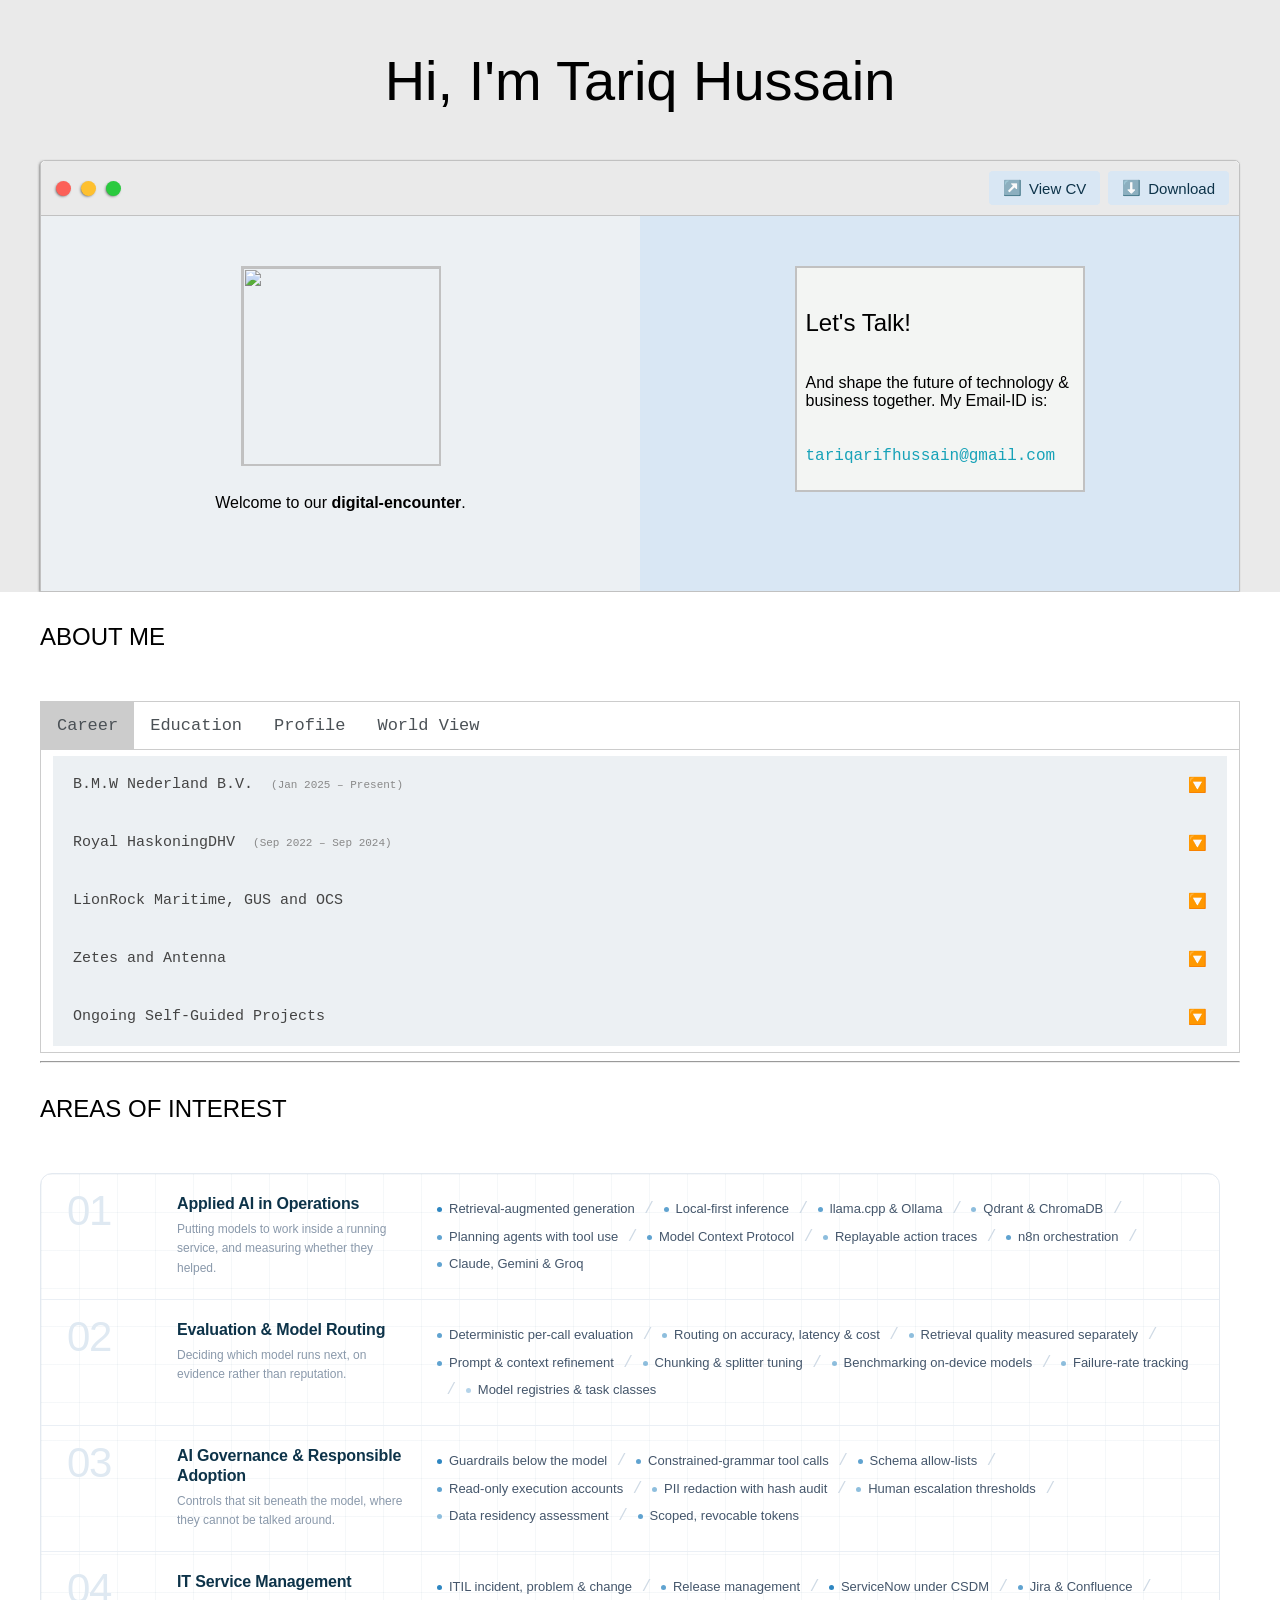
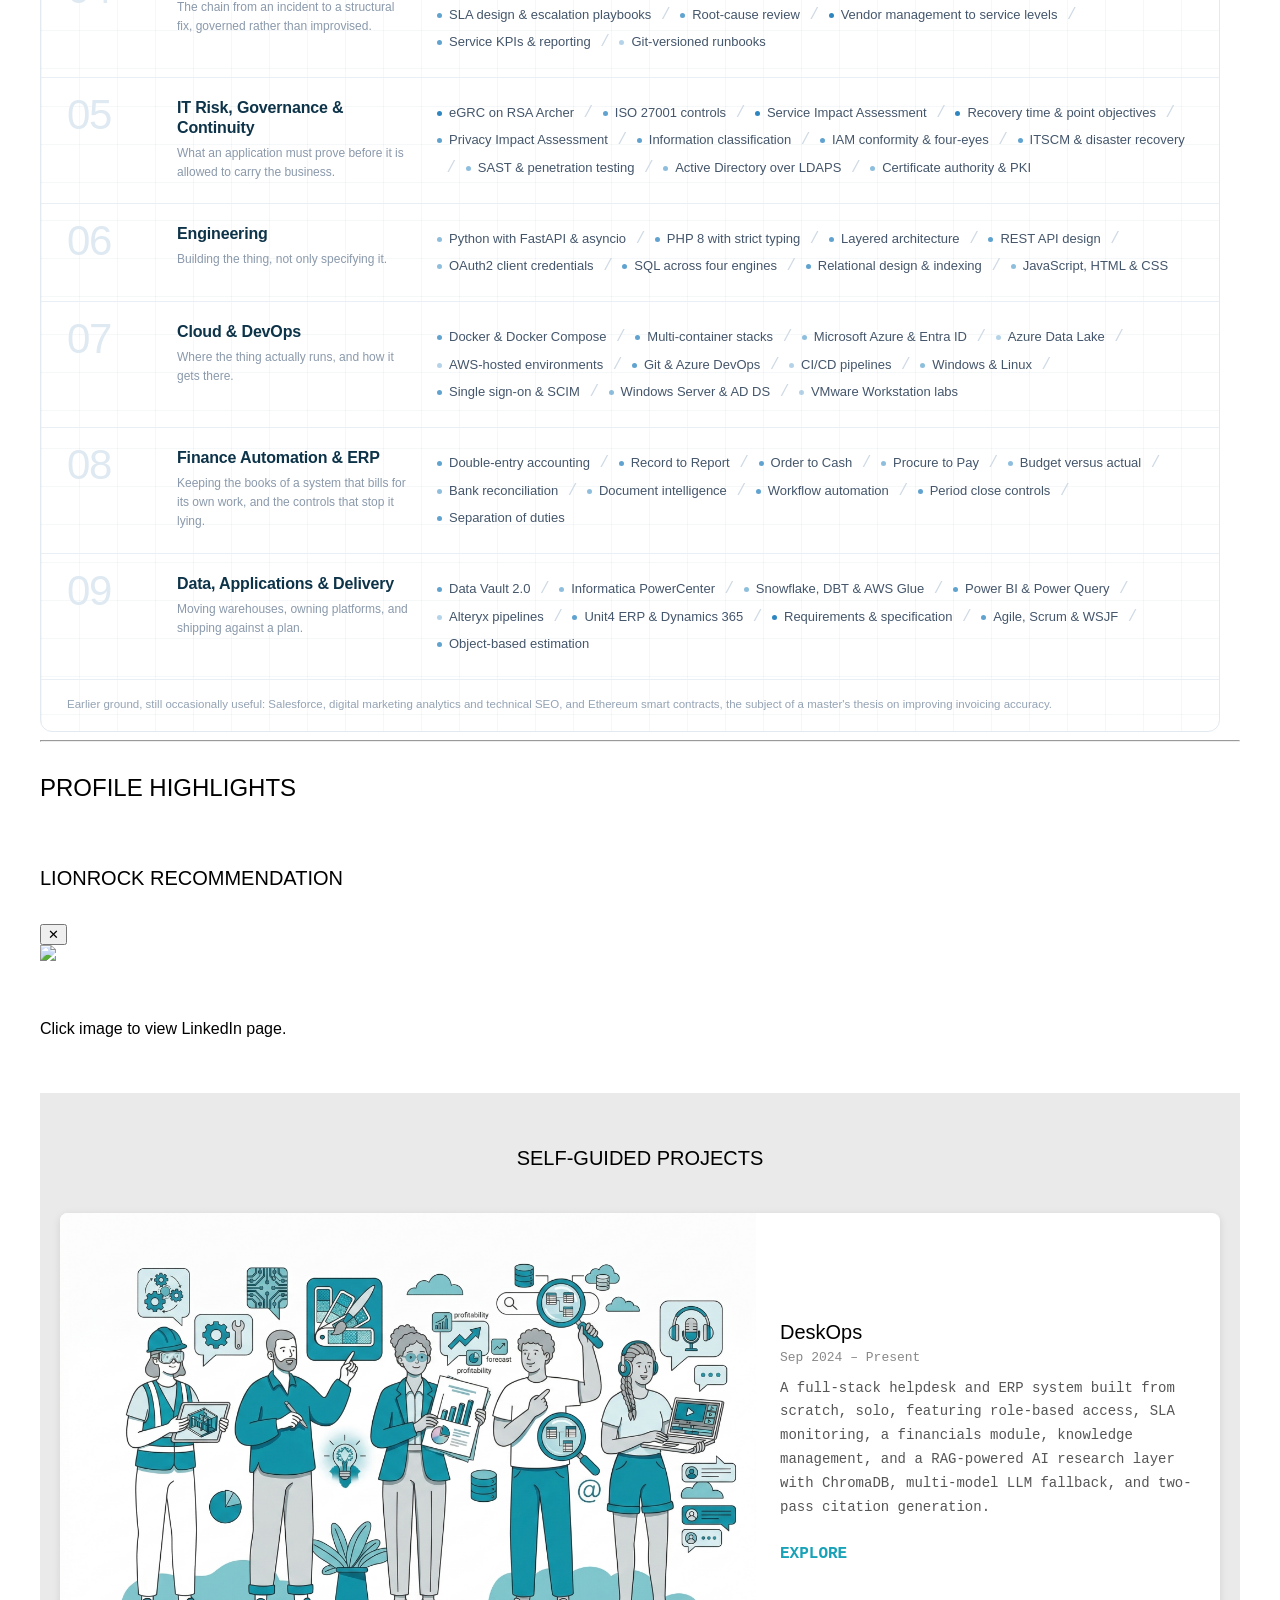
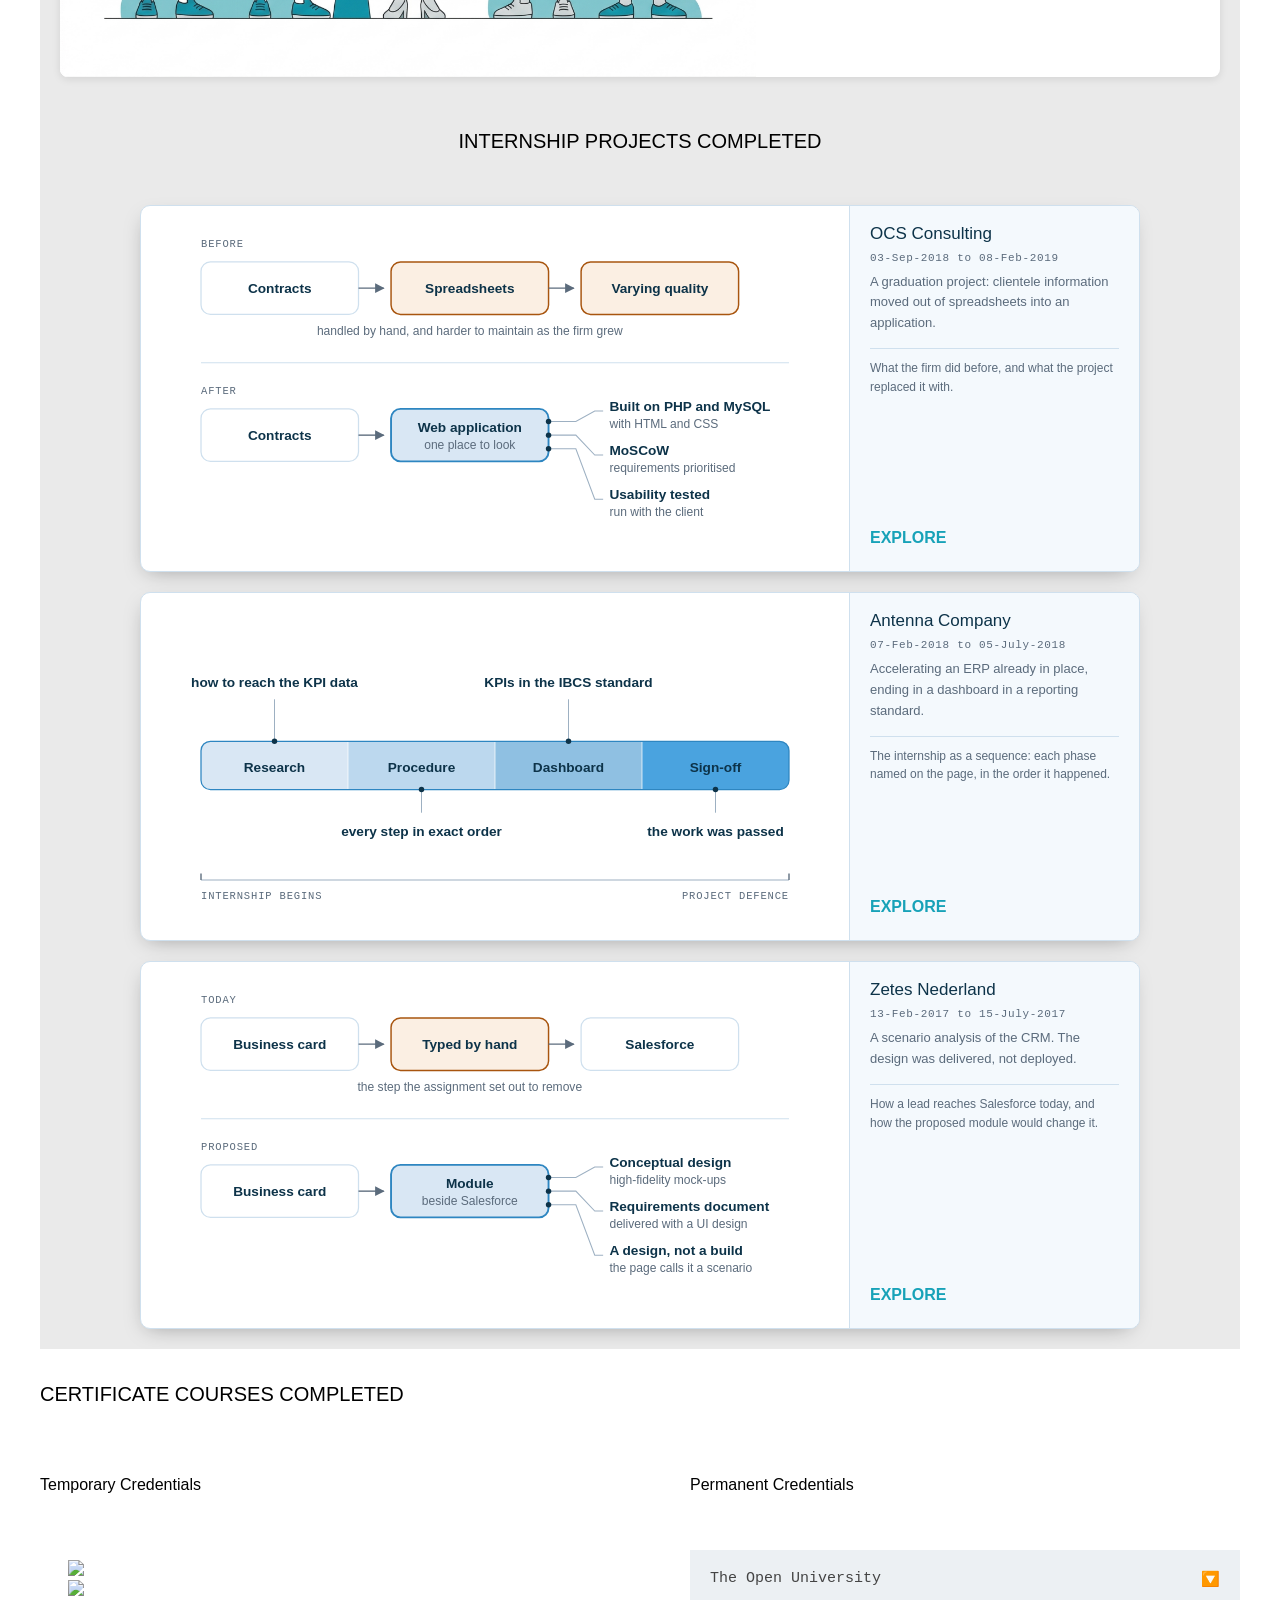
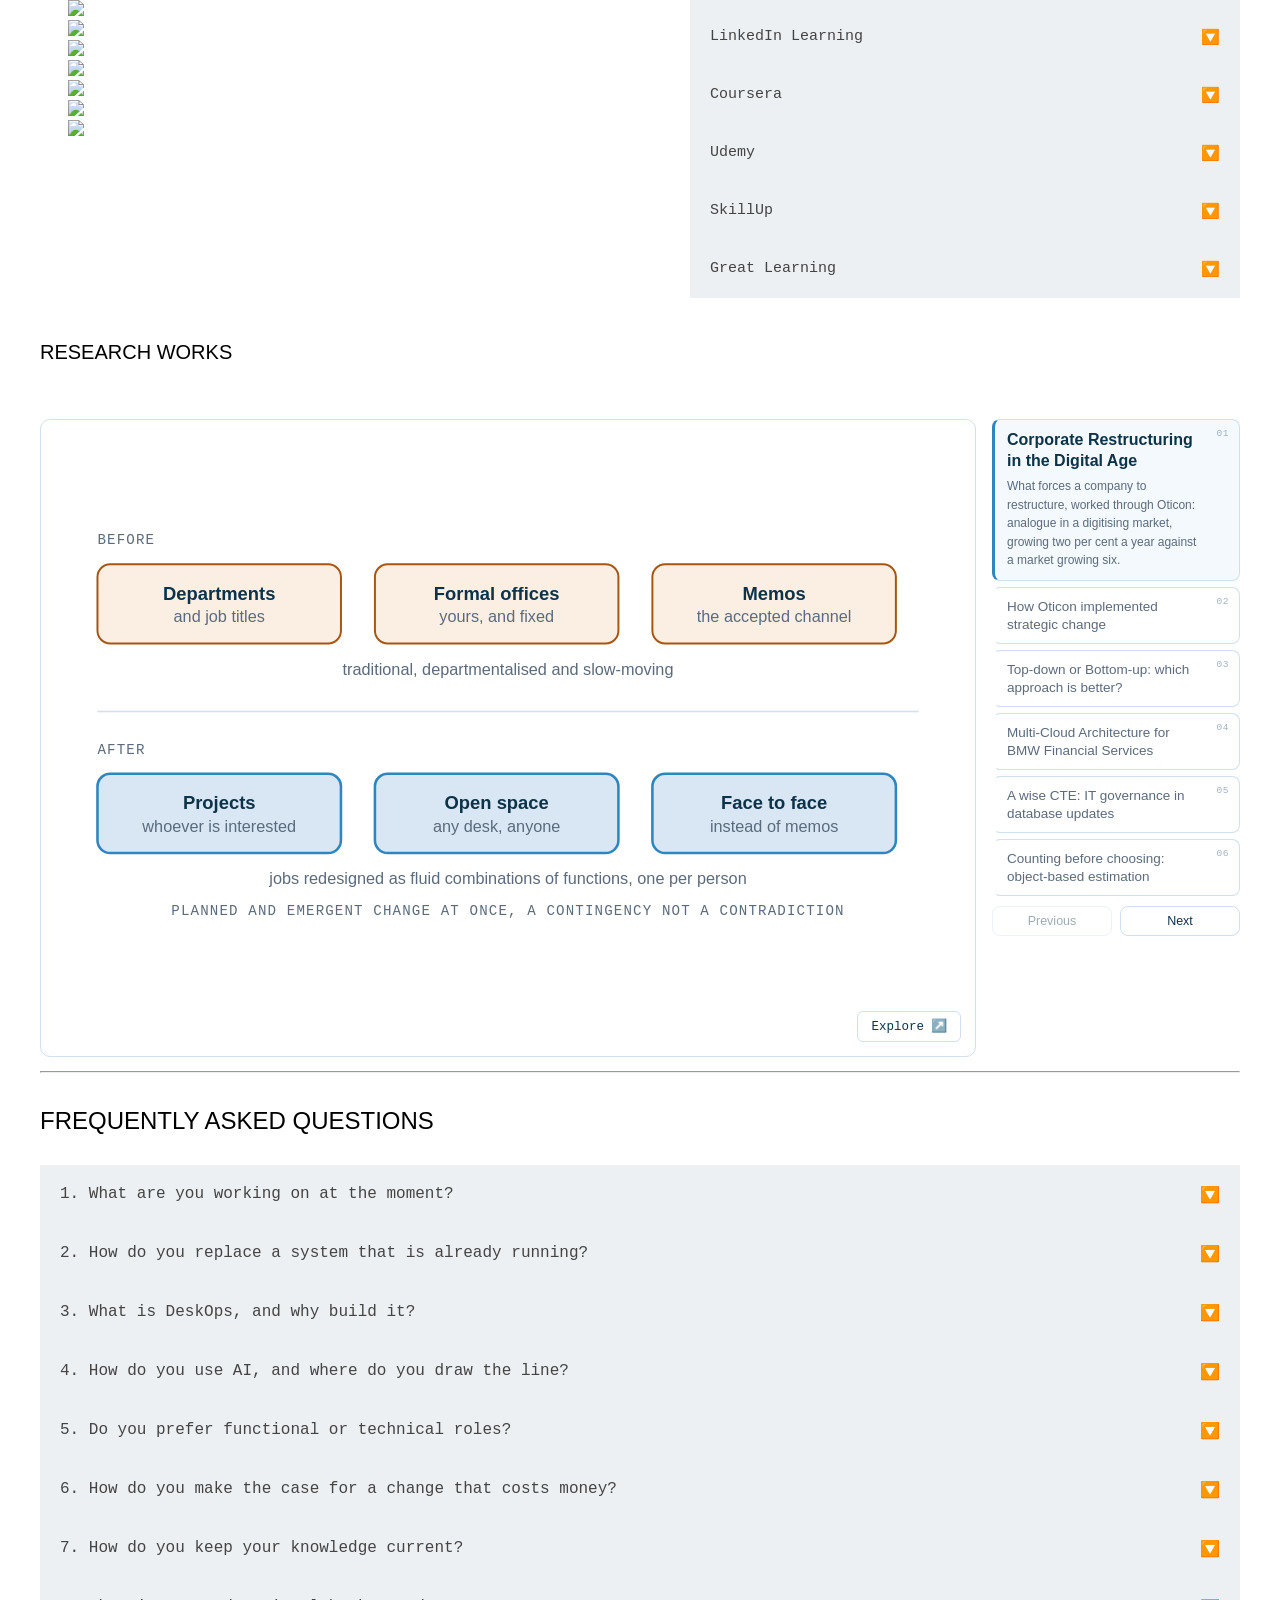
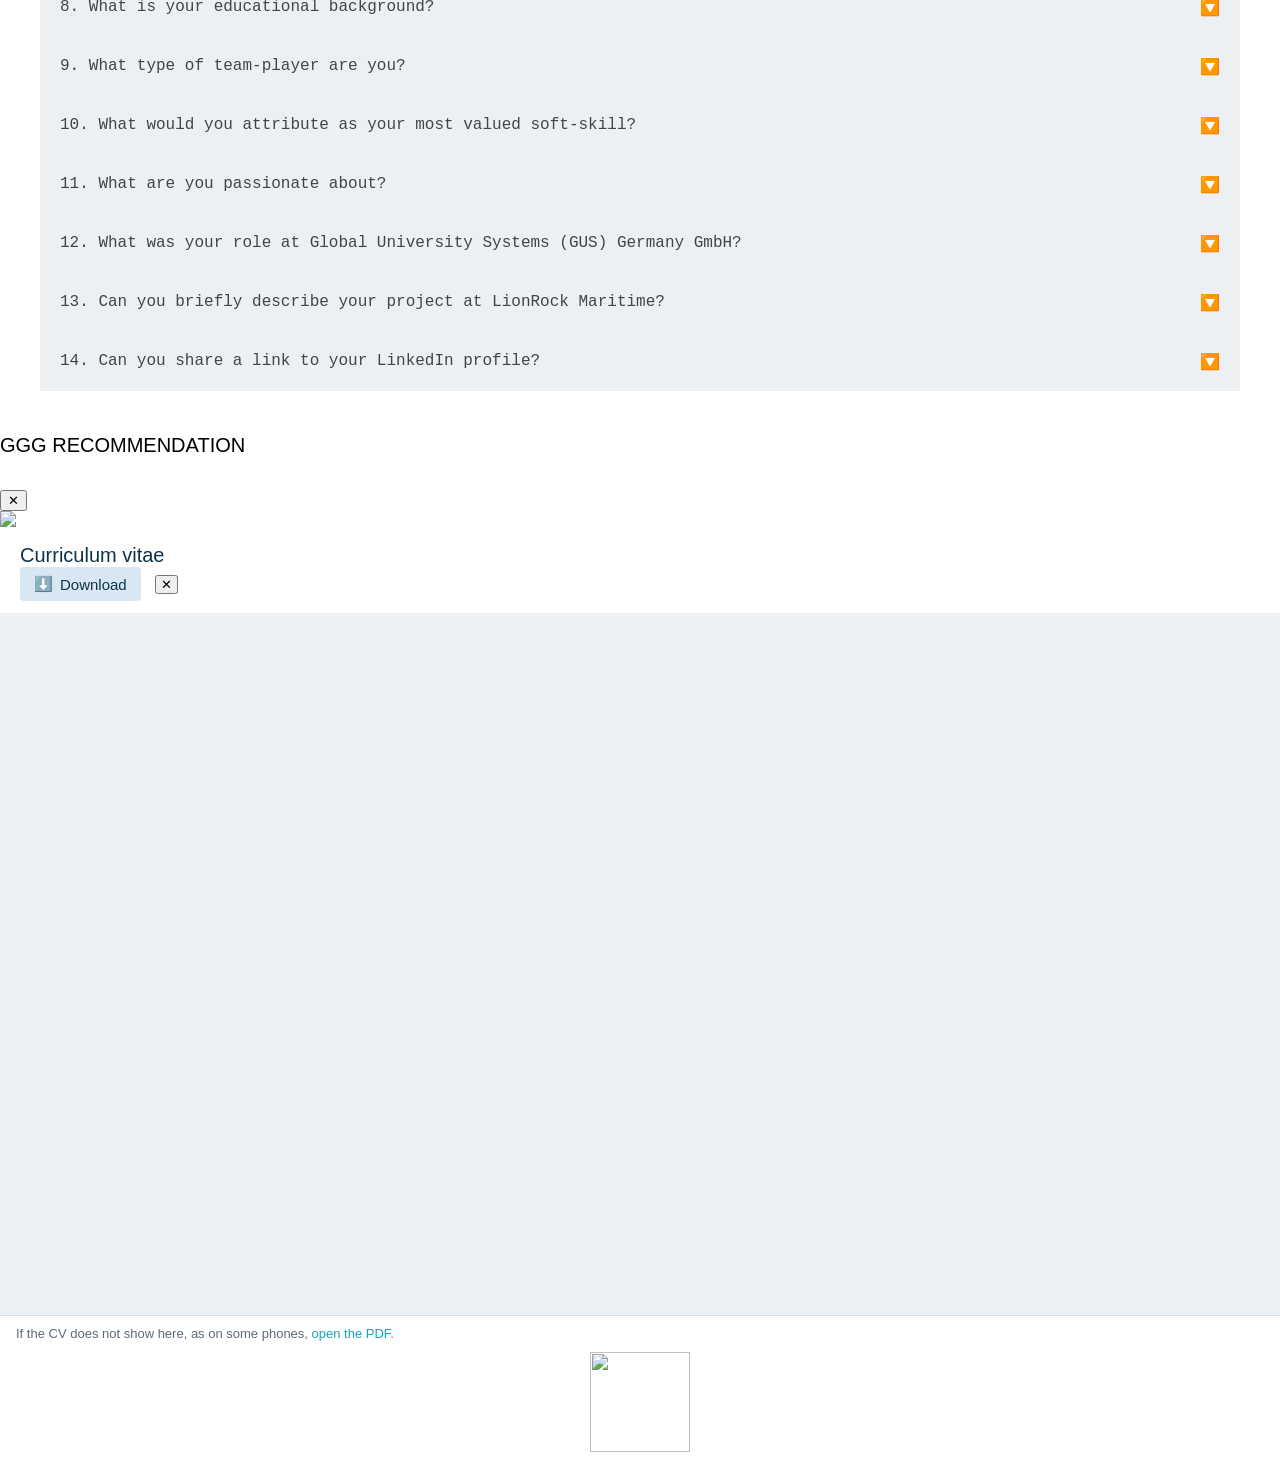
==== commit 5b4ae79f: "The CV opens in a modal on the home page instead of a new tab View CV in the window bar now opens th" ====
--- a/index.html
+++ b/index.html
@@ -311,36 +311,7 @@
 					</a>
 
 					<ul id="navigation">
-						<li class="bar-cv"><a class="bar-btn bar-open" target="_blank" href="pdf_viewer.html?pdf=Resume/Tariq%20Hussain_CV(Europass%20format).pdf&amp;title=Curriculum%20vitae&amp;kind=Tariq%20Hussain" title="Open my CV in the viewer">View CV</a><a class="bar-btn bar-down" href="Resume/Tariq Hussain_CV(Europass format).pdf" download title="Download my CV as a PDF">Download</a></li>
-						<div class="container">
-  						<div class="modal fade" id="myModal100">
-    					<div class="modal-dialog modal-lg">
-      				<div class="modal-content">
-        			<div class="modal-header">
-          			<a target="_blank" href="Resume/Tariq Hussain_CV(Europass format).pdf"><i class="fa fa-download" style="font-size:15px"></i></a>
-          			<button type="button" class="close" data-dismiss="modal">&#10005;</button>
-        			</div>
-        			<div class="modal-body">
-			        <div id="demo" class="carousel slide" data-interval="3000000" data-ride="carousel">
-			        <div class="carousel-inner">
-			        <div class="carousel-item active">
-			        <img src="Resume/Tariq Hussain_CV_0001.jpg">
-			        </div>
-			        <div class="carousel-item">
-			        <img src="Resume/Tariq Hussain_CV_0002.jpg">
-			        </div>
-			        <a class="carousel-control-prev" href="#demo" data-slide="prev">
-			        <span class="carousel-control-prev-icon"></span>
-			        </a>
-			        <a class="carousel-control-next" href="#demo" data-slide="next">
-			        <span class="carousel-control-next-icon"></span>
-			        </a>
-			        </div>    
-			        </div>
-			      </div>
-    					</div>
-  						</div>
-  						</div>
+						<li class="bar-cv"><a class="bar-btn bar-open" href="pdf_viewer.html?pdf=Resume/Tariq%20Hussain_CV(Europass%20format).pdf&amp;title=Curriculum%20vitae&amp;kind=Tariq%20Hussain" data-toggle="modal" data-target="#cvModal" title="Open my CV on this page">View CV</a><a class="bar-btn bar-down" href="Resume/Tariq Hussain_CV(Europass format).pdf" download title="Download my CV as a PDF">Download</a></li>
 					</ul>
 				</div>
 
@@ -1775,6 +1746,37 @@
 </div>
 </div>
 
+<!-- The CV, opened from the window bar at the top of the page. The PDF loads
+     the first time the modal opens, not with the page. -->
+<div class="container">
+<div class="modal fade cv-modal" id="cvModal" tabindex="-1" role="dialog" aria-labelledby="cvModalTitle" aria-hidden="true">
+<div class="modal-dialog modal-xl">
+<div class="modal-content">
+<div class="modal-header">
+<h5 class="modal-title" id="cvModalTitle">Curriculum vitae</h5>
+<div class="cv-modal-actions">
+<a class="bar-btn bar-down" href="Resume/Tariq Hussain_CV(Europass format).pdf" download title="Download my CV as a PDF">Download</a>
+<button type="button" class="close" data-dismiss="modal" aria-label="Close">&#10005;</button>
+</div>
+</div>
+<div class="modal-body">
+<iframe id="cv-frame" title="Curriculum vitae" data-src="Resume/Tariq Hussain_CV(Europass format).pdf#toolbar=0&amp;navpanes=0"></iframe>
+<p class="cv-fallback">If the CV does not show here, as on some phones, <a href="Resume/Tariq Hussain_CV(Europass format).pdf" target="_blank">open the PDF</a>.</p>
+</div>
+</div>
+</div>
+</div>
+</div>
+<script>
+(function () {
+	var frame = document.getElementById('cv-frame');
+	var open = document.querySelector('.bar-open');
+	if (frame && open) open.addEventListener('click', function () {
+		if (!frame.getAttribute('src')) frame.setAttribute('src', frame.getAttribute('data-src'));
+	});
+})();
+</script>
+
 <footer>
   <a href="index.html"><img src="images/tH.png" style="width:100px;height:100px;"></a>
 </footer>
--- a/default.css
+++ b/default.css
@@ -719,12 +719,22 @@
    PDF viewer's Download and Back, the emoji before the label, in the site's
    light blue, a shade deeper on hover. */
 #navigation li.bar-cv{display:inline-flex;gap:8px;vertical-align:middle;margin:0}
-#navigation li .bar-btn{display:inline-flex;align-items:center;gap:7px;height:34px;
-  box-sizing:border-box;padding:0 14px;border:0;border-radius:4px;background:#d9e7f4;color:#0d3349;
-  font-family:'Bahnschrift',sans-serif;font-size:15px;line-height:1;white-space:nowrap;
-  text-decoration:none;transition:background .16s}
-#navigation li .bar-btn:hover,#navigation li .bar-btn:focus{background:#bcd6ee;color:#0d3349;
+#navigation li .bar-btn,.cv-modal .bar-btn{display:inline-flex;align-items:center;gap:7px;
+  height:34px;box-sizing:border-box;padding:0 14px;border:0;border-radius:4px;background:#d9e7f4;
+  color:#0d3349;font-family:'Bahnschrift',sans-serif;font-size:15px;line-height:1;
+  white-space:nowrap;text-decoration:none;transition:background .16s}
+#navigation li .bar-btn:hover,#navigation li .bar-btn:focus,
+.cv-modal .bar-btn:hover,.cv-modal .bar-btn:focus{background:#bcd6ee;color:#0d3349;
   text-decoration:none}
+/* The CV modal: the PDF fills the dialog, with Download and close in its header. */
+.cv-modal .modal-header{align-items:center;padding:12px 16px 12px 20px}
+.cv-modal .modal-title{margin:0;line-height:1.2;color:#0d3349;font-family:'Bahnschrift',sans-serif}
+.cv-modal-actions{display:flex;align-items:center;gap:14px;margin-left:auto}
+.cv-modal-actions .close{margin:0;padding:0 4px;float:none}
+.cv-modal .modal-body{padding:0}
+.cv-modal iframe{display:block;width:100%;height:78vh;border:0;background:#ecf0f3}
+.cv-fallback{margin:0;padding:10px 16px;font-family:'Bahnschrift Light',sans-serif;font-size:13px;
+  color:#5b6b7c;border-top:1px solid var(--anat-border,#cfe0ee)}
 .bar-open:before,.bar-down:before{font-family:var(--emoji);font-size:15px;transition:transform .2s}
 .bar-open:before{content:'\2197\FE0F'}
 .bar-down:before{content:'\2B07\FE0F'}
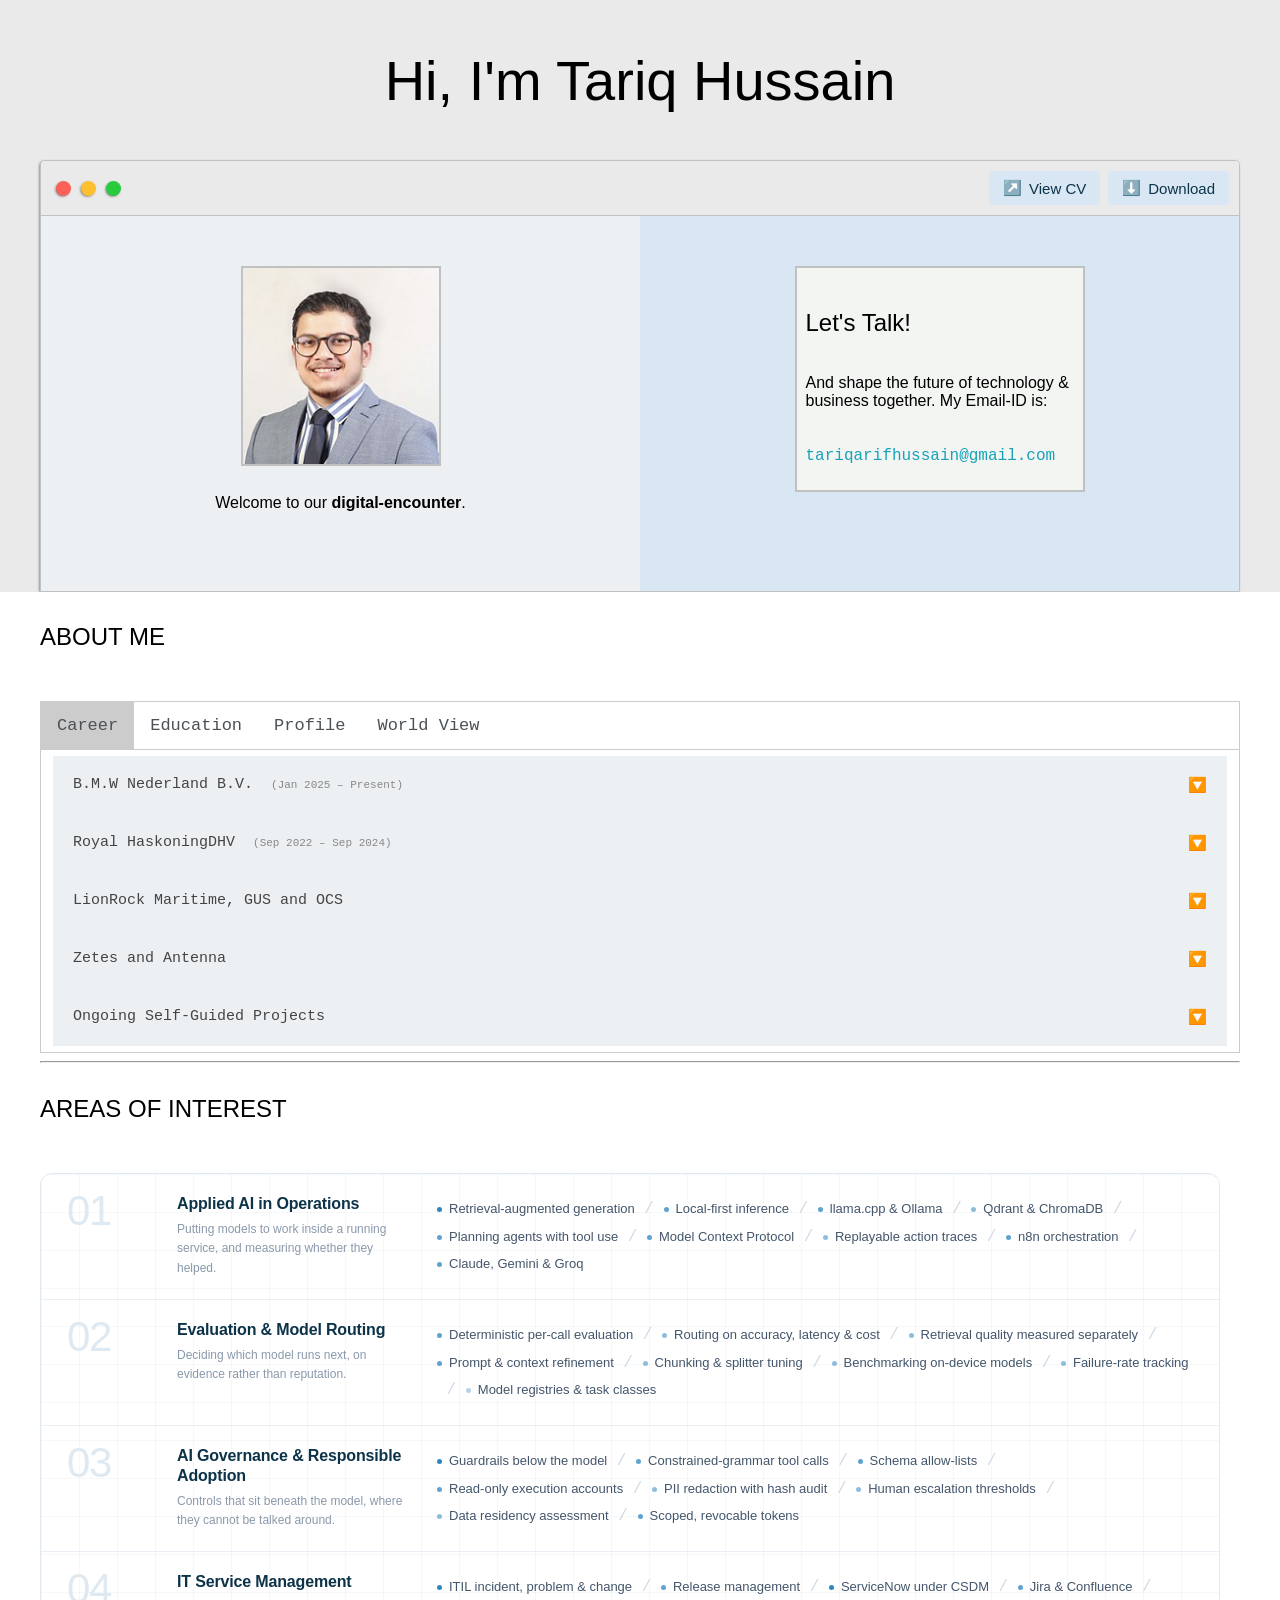
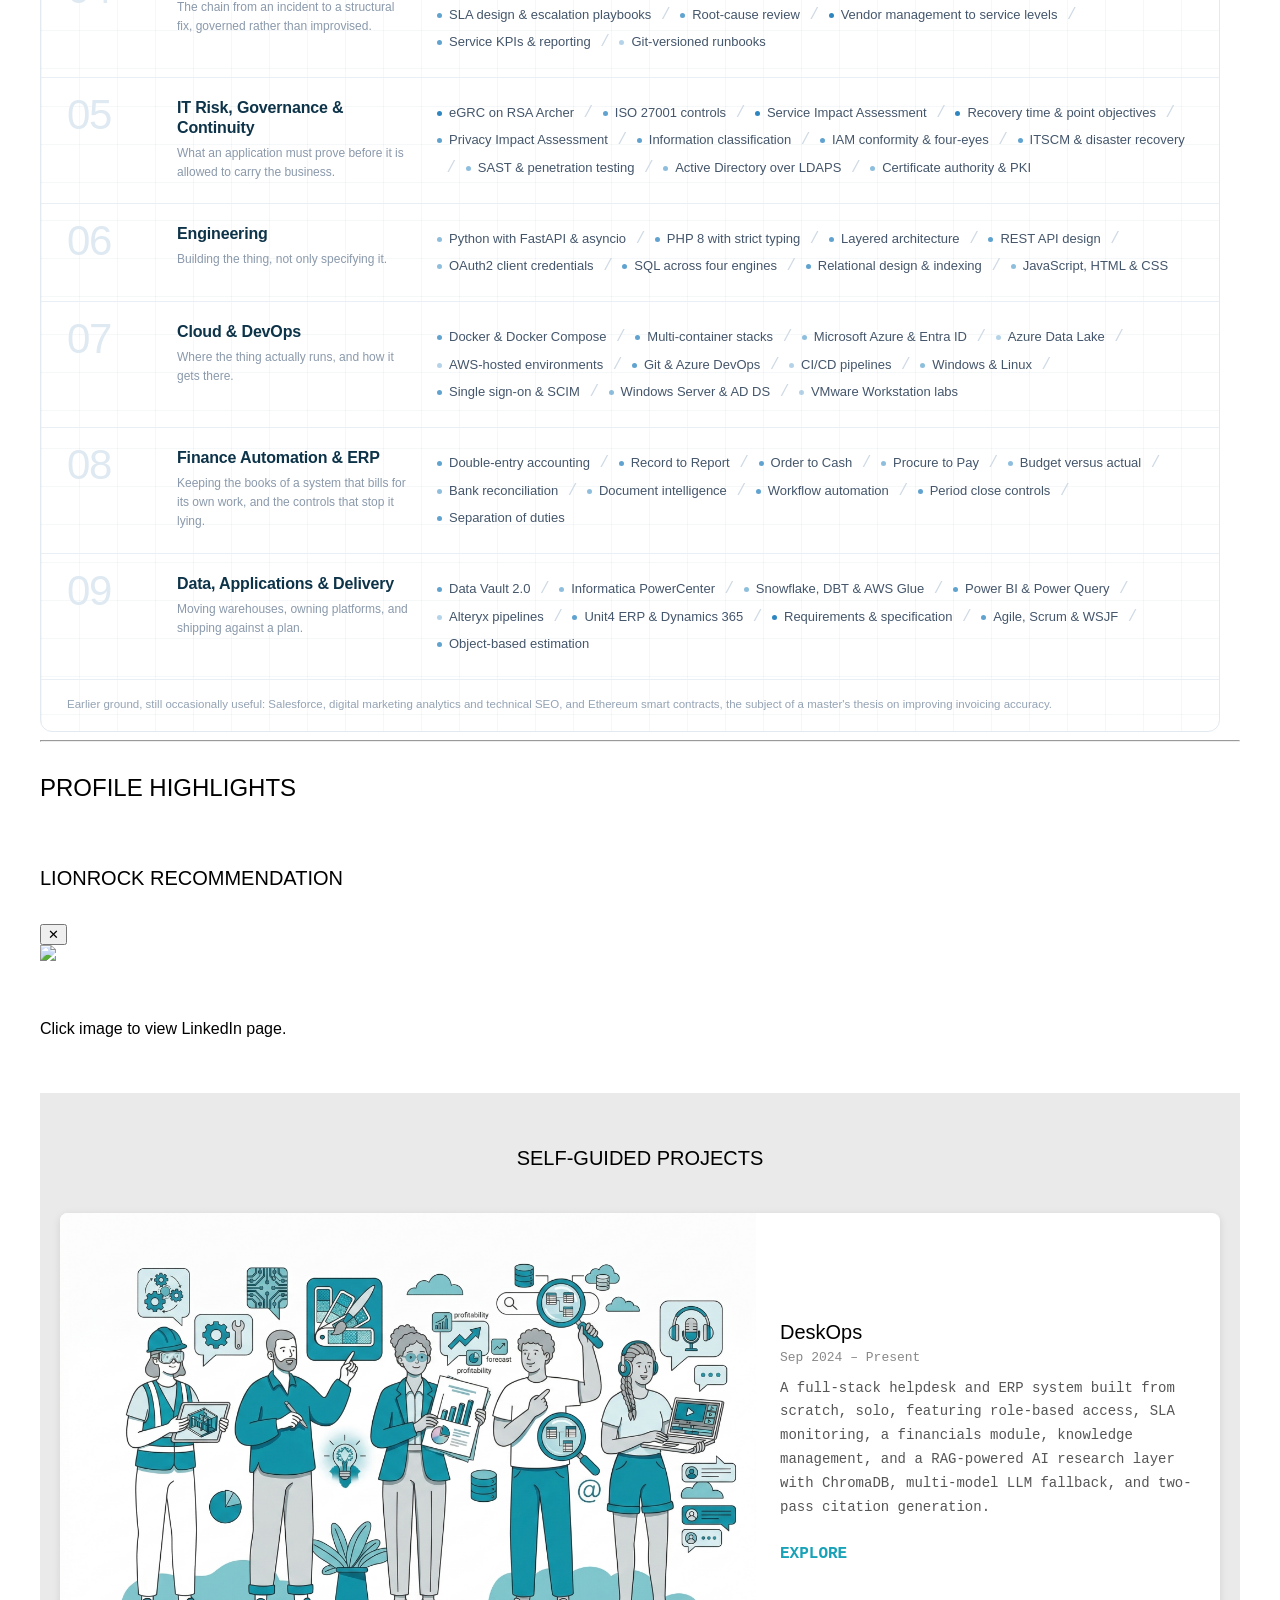
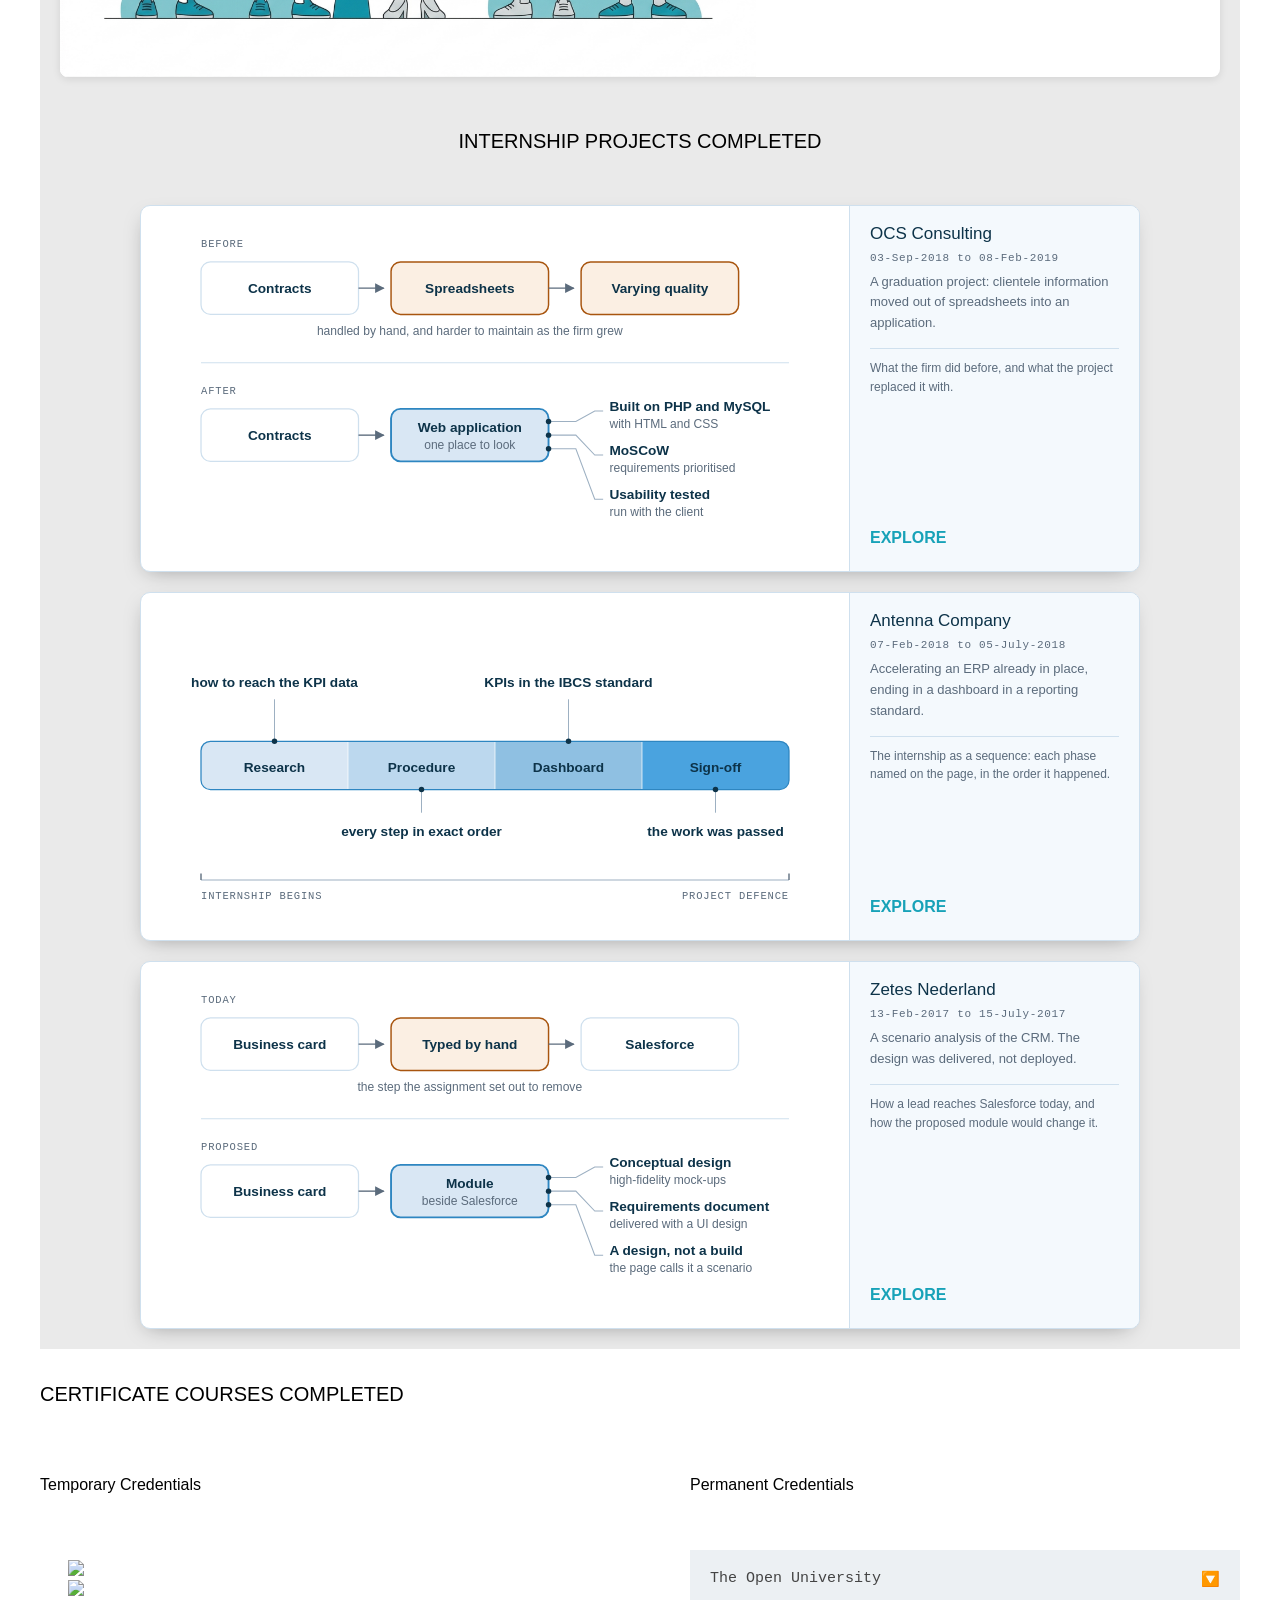
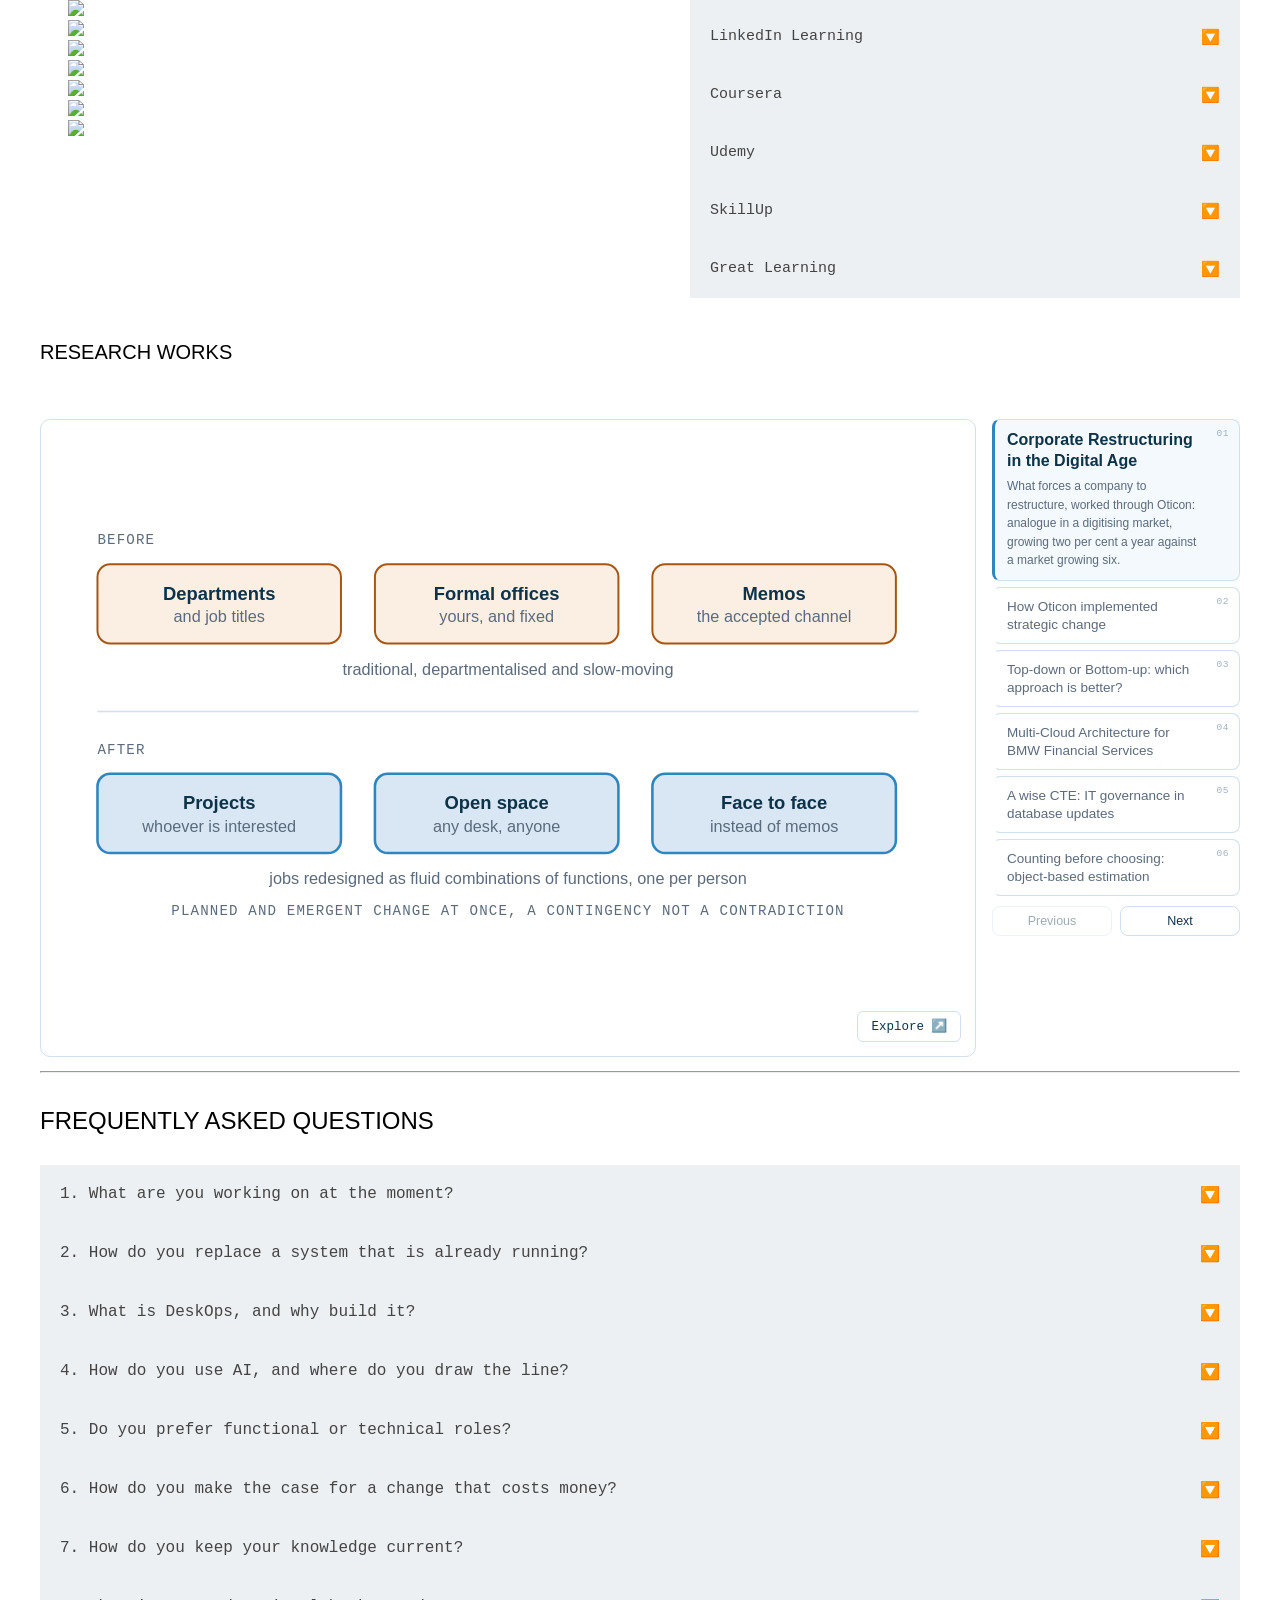
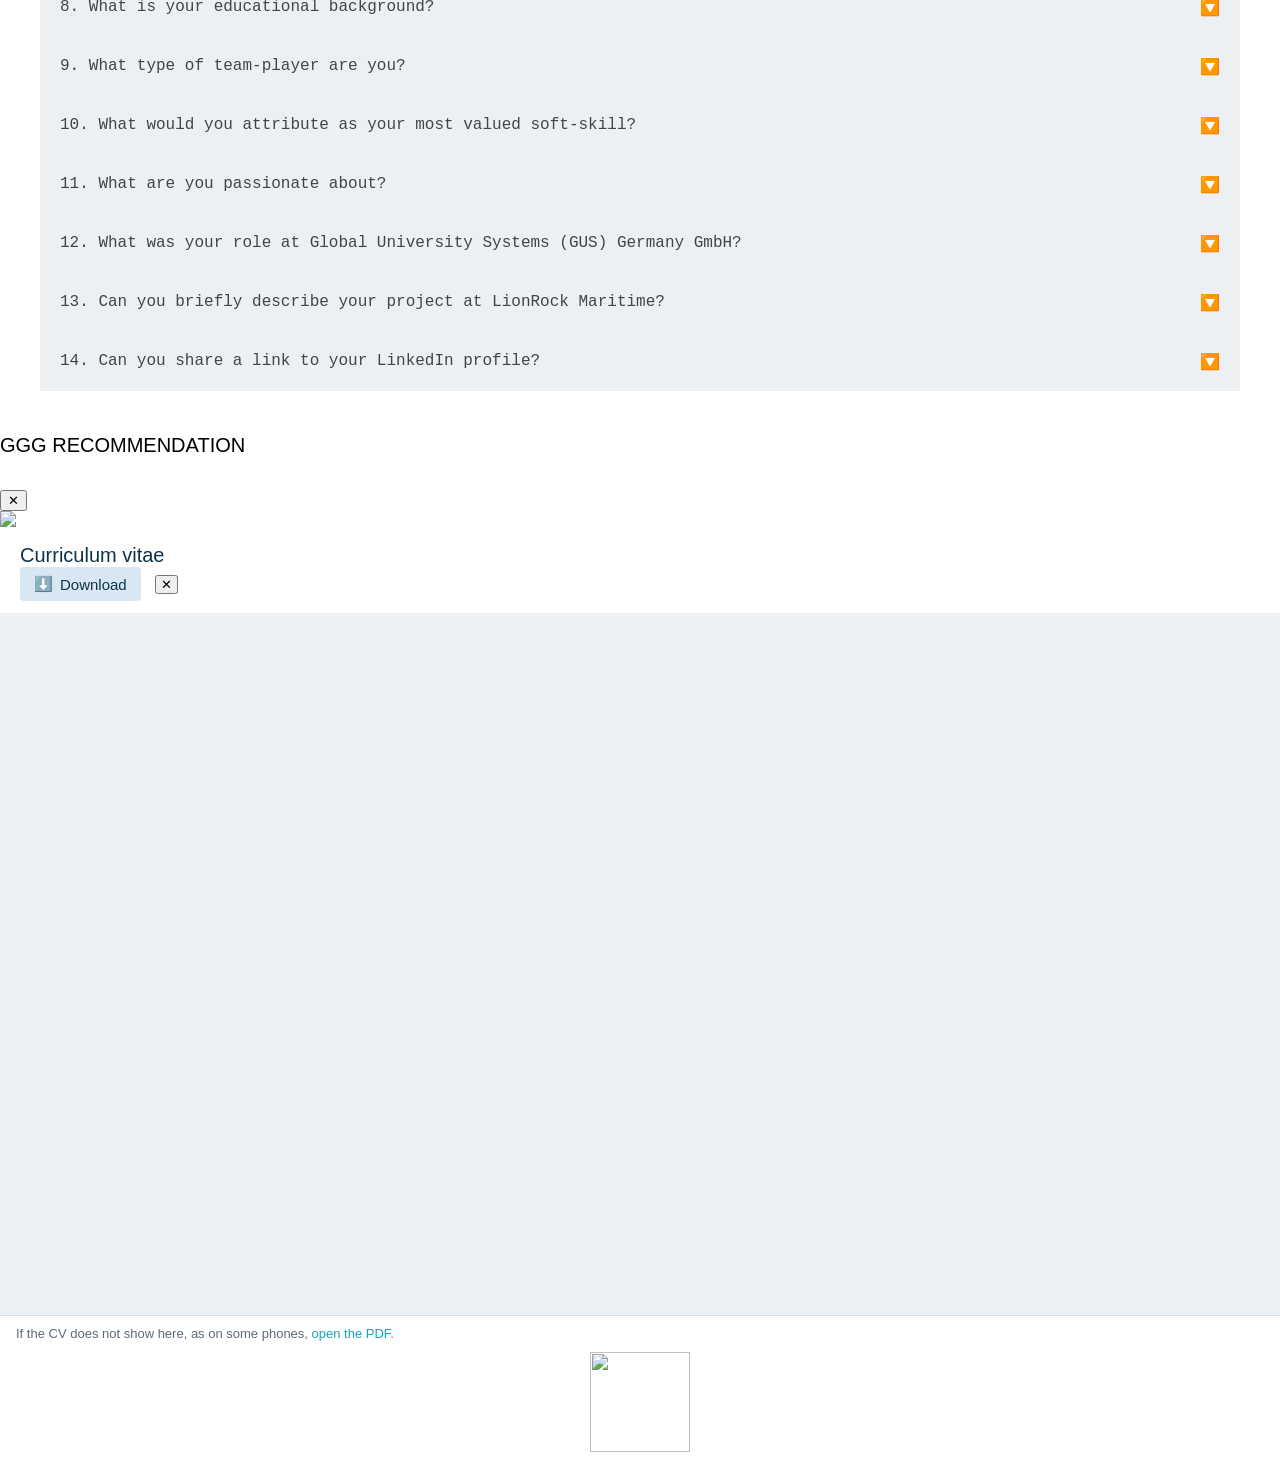
==== commit 217ea139: "The profile photo is sharp at every screen density The photo on the home page was the 2,438-pixel or" ====
--- a/index.html
+++ b/index.html
@@ -316,7 +316,7 @@
 				</div>
 
 				<div class="left-column">
-					<img id="profile_pic" src="images/Tariq.jpg">
+					<img id="profile_pic" src="images/Tariq_400.jpg" srcset="images/Tariq_200.jpg 1x, images/Tariq_400.jpg 2x, images/Tariq_600.jpg 3x" width="200" height="200" alt="Tariq Hussain">
 					<h6 style="text-align: center;line-height: 0;">Welcome to our <b>digital-encounter</b>.</h6>
 				</div>
 
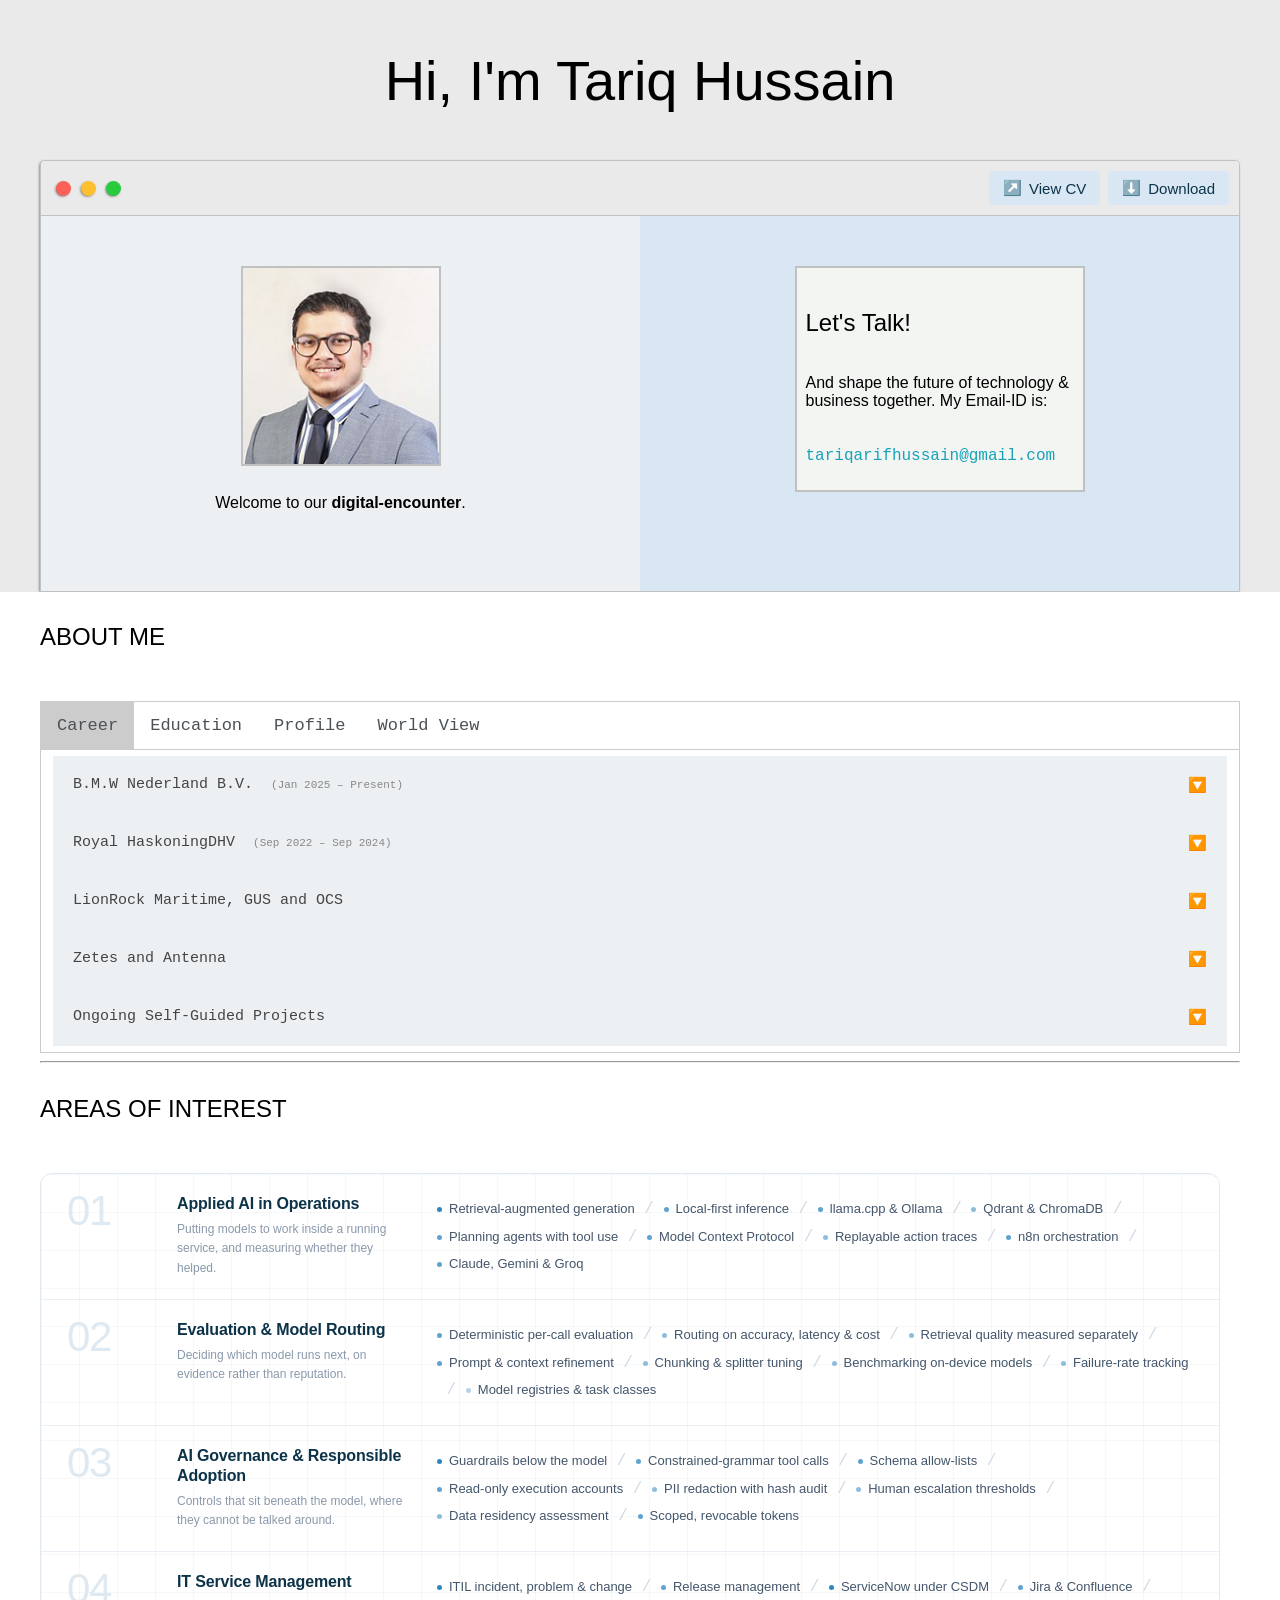
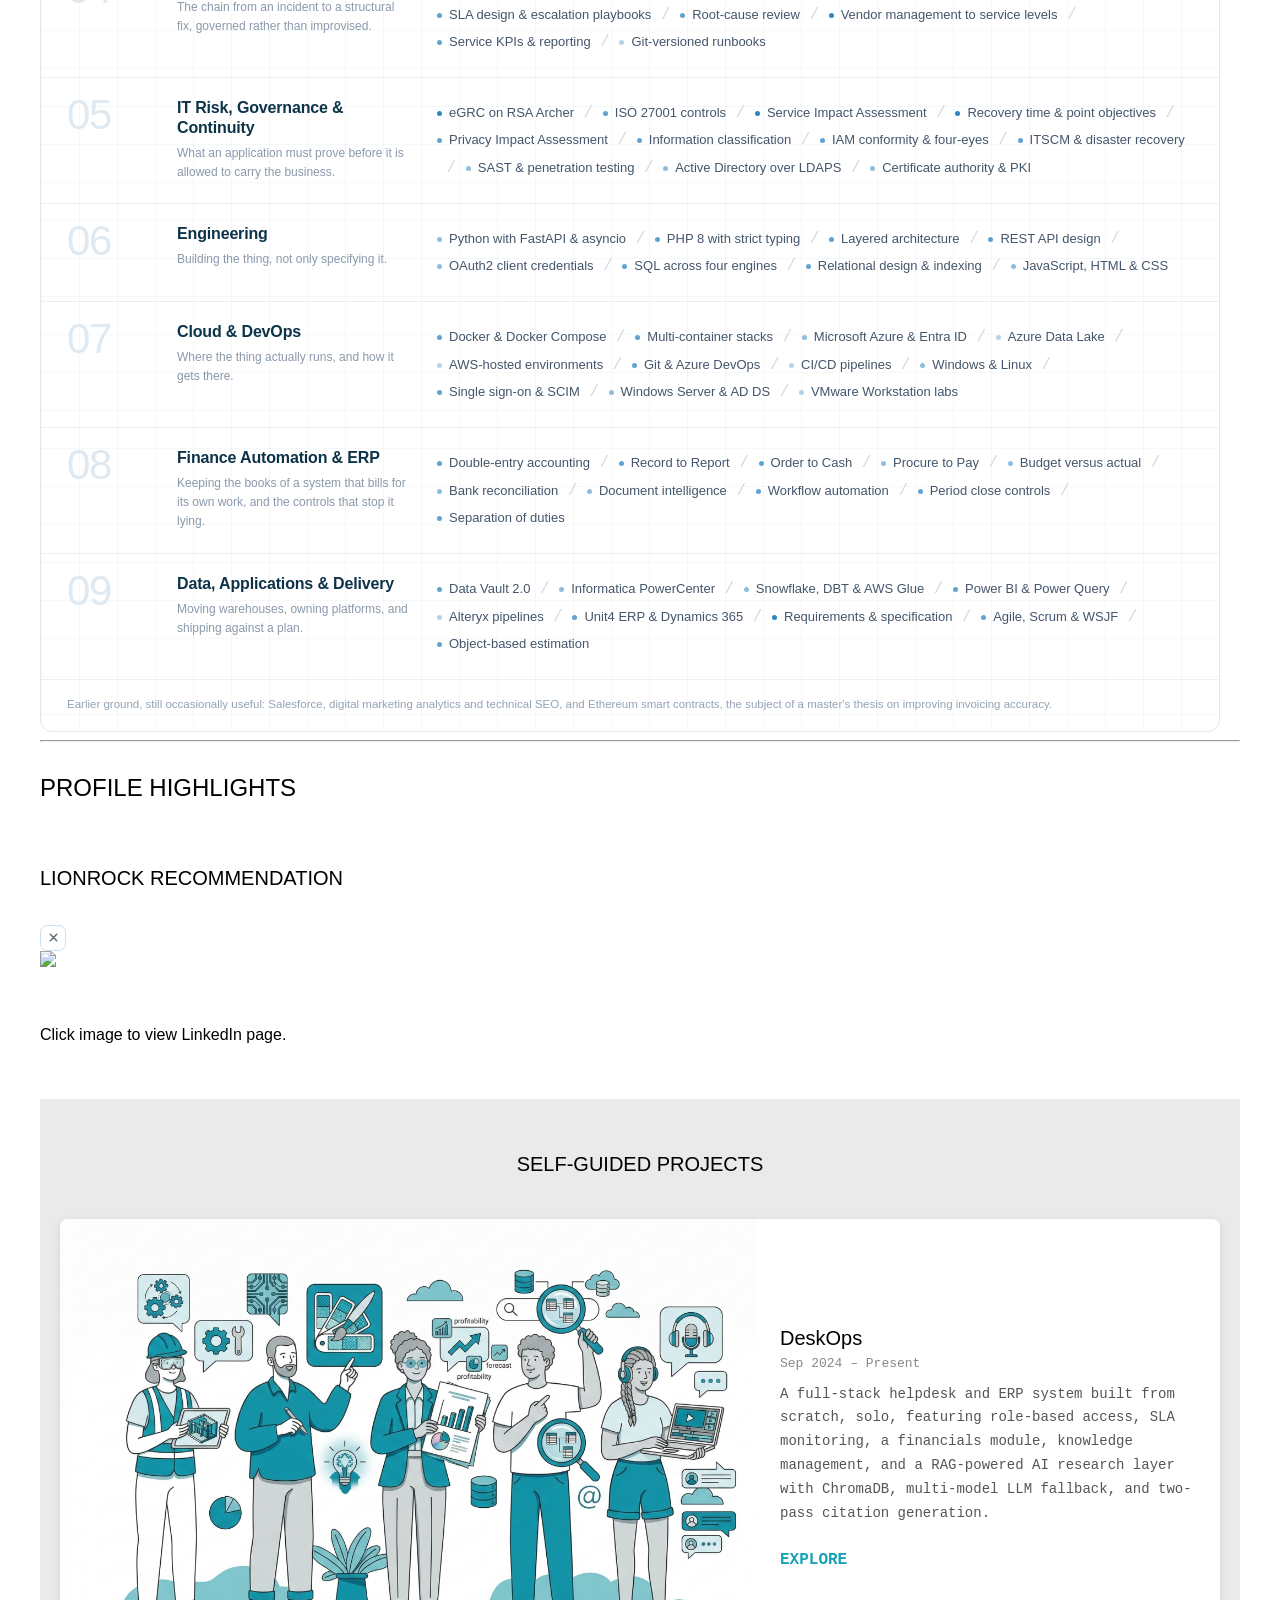
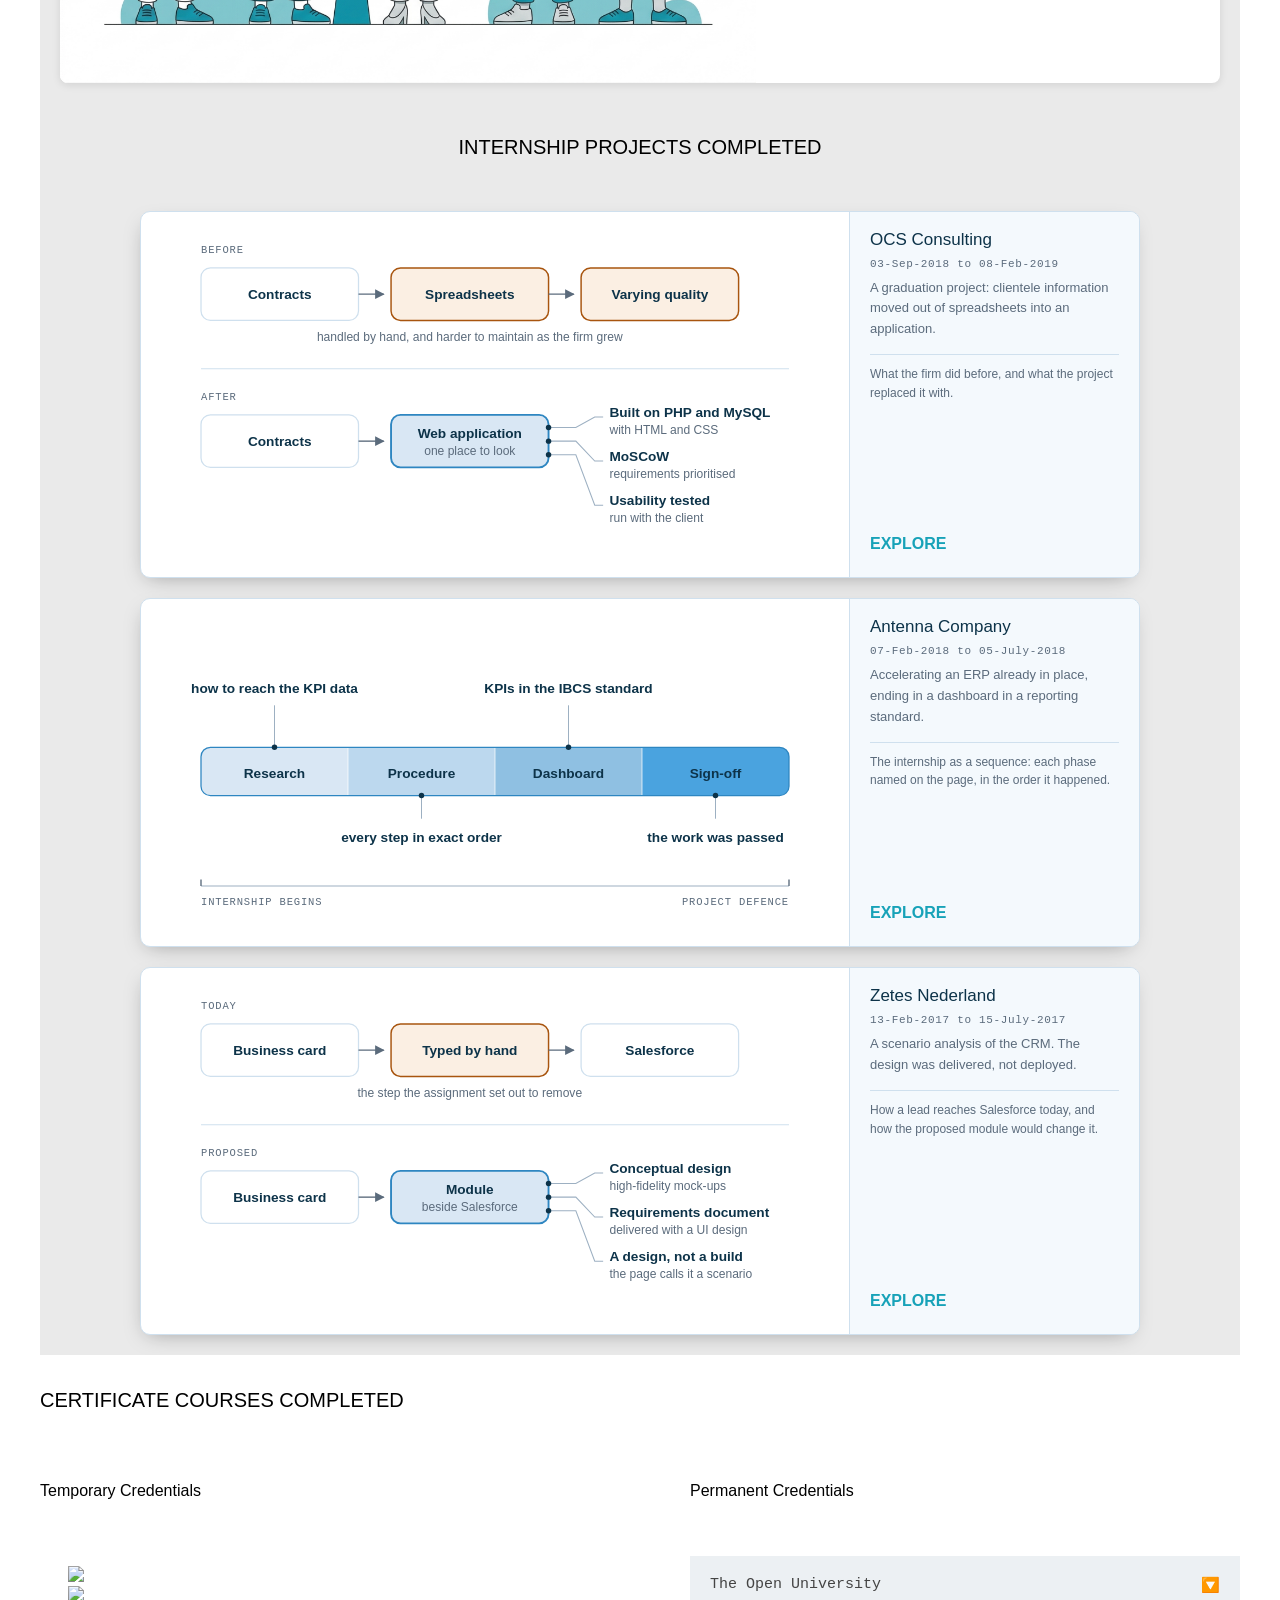
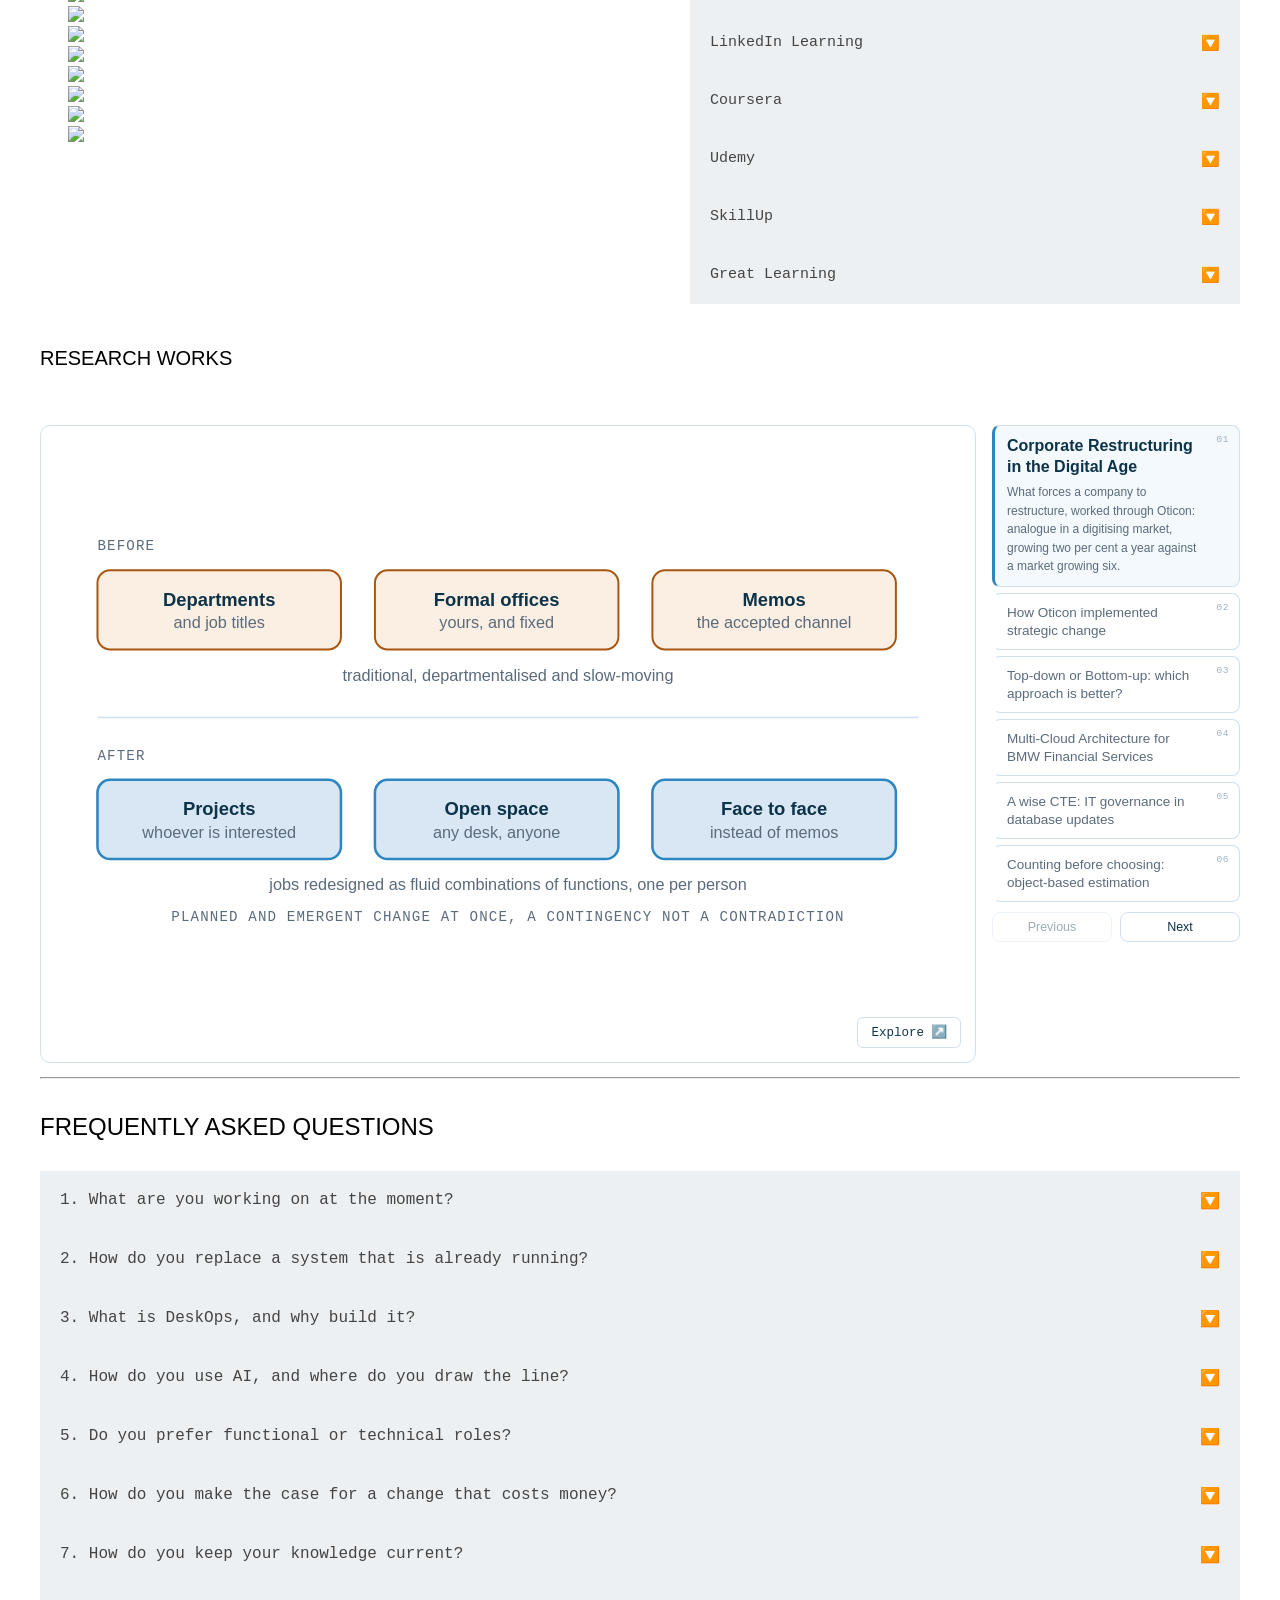
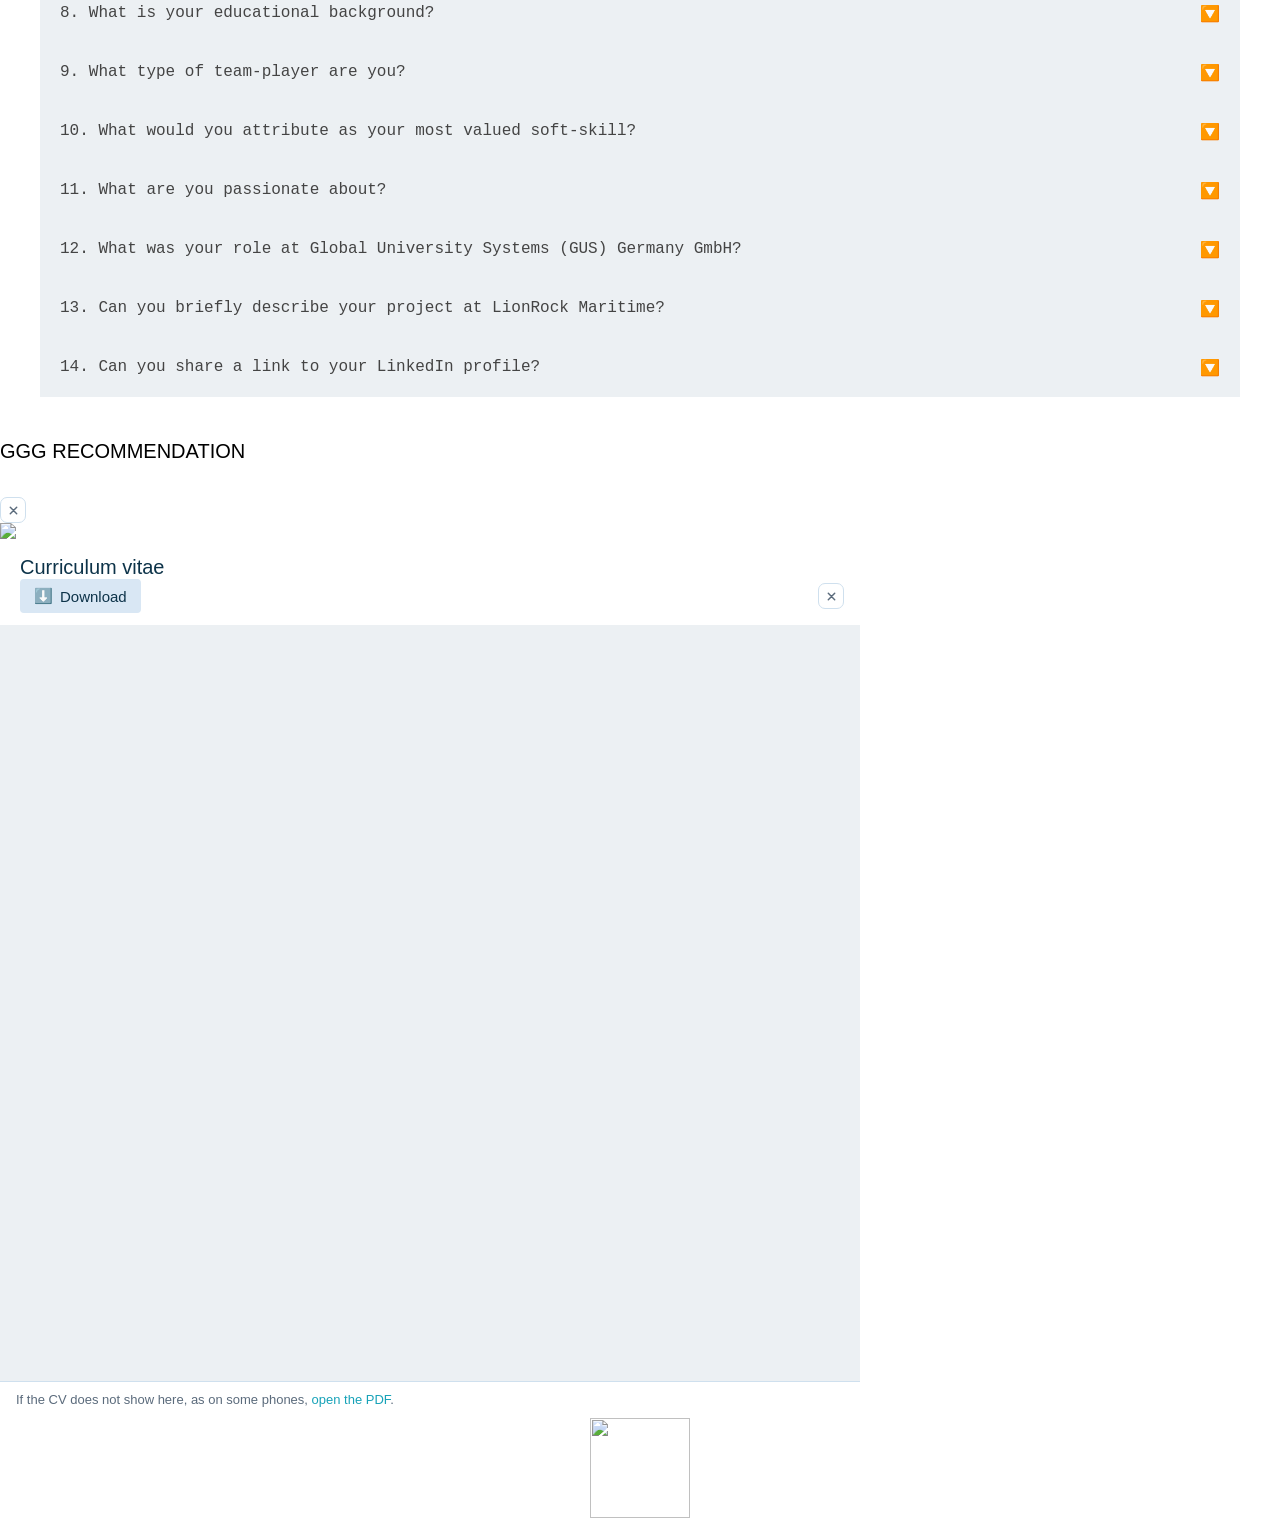
==== commit c8a39d45: "One small close button everywhere, and a CV window as wide as the CV Every close button on the site," ====
--- a/index.html
+++ b/index.html
@@ -311,7 +311,7 @@
 					</a>
 
 					<ul id="navigation">
-						<li class="bar-cv"><a class="bar-btn bar-open" href="pdf_viewer.html?pdf=Resume/Tariq%20Hussain_CV(Europass%20format).pdf&amp;title=Curriculum%20vitae&amp;kind=Tariq%20Hussain" data-toggle="modal" data-target="#cvModal" title="Open my CV on this page">View CV</a><a class="bar-btn bar-down" href="Resume/Tariq Hussain_CV(Europass format).pdf" download title="Download my CV as a PDF">Download</a></li>
+						<li class="bar-cv"><a class="bar-btn bar-open" href="pdf_viewer.html?pdf=Resume/Tariq%20Hussain%20-%20CV.pdf&amp;title=Curriculum%20vitae&amp;kind=Tariq%20Hussain" data-toggle="modal" data-target="#cvModal" title="Open my CV on this page">View CV</a><a class="bar-btn bar-down" href="Resume/Tariq Hussain - CV.pdf" download title="Download my CV as a PDF">Download</a></li>
 					</ul>
 				</div>
 
@@ -1755,13 +1755,13 @@
 <div class="modal-header">
 <h5 class="modal-title" id="cvModalTitle">Curriculum vitae</h5>
 <div class="cv-modal-actions">
-<a class="bar-btn bar-down" href="Resume/Tariq Hussain_CV(Europass format).pdf" download title="Download my CV as a PDF">Download</a>
+<a class="bar-btn bar-down" href="Resume/Tariq Hussain - CV.pdf" download title="Download my CV as a PDF">Download</a>
 <button type="button" class="close" data-dismiss="modal" aria-label="Close">&#10005;</button>
 </div>
 </div>
 <div class="modal-body">
-<iframe id="cv-frame" title="Curriculum vitae" data-src="Resume/Tariq Hussain_CV(Europass format).pdf#toolbar=0&amp;navpanes=0"></iframe>
-<p class="cv-fallback">If the CV does not show here, as on some phones, <a href="Resume/Tariq Hussain_CV(Europass format).pdf" target="_blank">open the PDF</a>.</p>
+<iframe id="cv-frame" title="Curriculum vitae" data-src="Resume/Tariq Hussain - CV.pdf#toolbar=0&amp;navpanes=0&amp;view=FitH"></iframe>
+<p class="cv-fallback">If the CV does not show here, as on some phones, <a href="Resume/Tariq Hussain - CV.pdf" target="_blank">open the PDF</a>.</p>
 </div>
 </div>
 </div>
--- a/default.css
+++ b/default.css
@@ -730,9 +730,35 @@
 .cv-modal .modal-header{align-items:center;padding:12px 16px 12px 20px}
 .cv-modal .modal-title{margin:0;line-height:1.2;color:#0d3349;font-family:'Bahnschrift',sans-serif}
 .cv-modal-actions{display:flex;align-items:center;gap:14px;margin-left:auto}
-.cv-modal-actions .close{margin:0;padding:0 4px;float:none}
+.cv-modal-actions .close{margin:0;float:none}
 .cv-modal .modal-body{padding:0}
-.cv-modal iframe{display:block;width:100%;height:78vh;border:0;background:#ecf0f3}
+
+/* THE close button, on every page: a small white box with rounded corners and a
+   thin cross, which turns bluish on hover. Bootstrap's modals, the DeskOps
+   readers and the multi-cloud note all use it. Bootstrap and the pages' own
+   styles load after this sheet, so the look is set with !important; it sets
+   appearance only, never position, so every button stays where its page put it.
+   The cross is drawn, because the buttons hold two different characters. */
+:root{
+  --x-mark:url("data:image/svg+xml,%3Csvg xmlns='http://www.w3.org/2000/svg' viewBox='0 0 12 12'%3E%3Cpath d='M2.5 2.5l7 7M9.5 2.5l-7 7' stroke='%235b6b7c' stroke-width='1.6' stroke-linecap='round'/%3E%3C/svg%3E");
+  --x-mark-on:url("data:image/svg+xml,%3Csvg xmlns='http://www.w3.org/2000/svg' viewBox='0 0 12 12'%3E%3Cpath d='M2.5 2.5l7 7M9.5 2.5l-7 7' stroke='%232e86c1' stroke-width='1.6' stroke-linecap='round'/%3E%3C/svg%3E");
+}
+button.close,.mod-close,.fx-close,.video-modal-close,.zoom-modal-close,.reader-close,.mc-close{
+  box-sizing:border-box !important;width:26px !important;height:26px !important;
+  min-width:26px !important;padding:0 !important;border:1px solid #cfe0ee !important;
+  border-radius:7px !important;background:#fff var(--x-mark) no-repeat 50% 50%/11px 11px !important;
+  color:transparent !important;font-size:0 !important;line-height:0 !important;opacity:1 !important;
+  text-shadow:none !important;box-shadow:none !important;cursor:pointer;
+  transition:background-color .16s,border-color .16s !important}
+button.close:hover,button.close:focus-visible,.mod-close:hover,.fx-close:hover,
+.video-modal-close:hover,.zoom-modal-close:hover,.reader-close:hover,.mc-close:hover,.mc-close:focus{
+  background-color:#e3f0fb !important;background-image:var(--x-mark-on) !important;
+  border-color:#9fc5e8 !important}
+.modal-header button.close{margin:0 0 0 auto !important;align-self:center}
+/* The window is as wide as the CV's page, which the PDF is told to fit, so the
+   page fills it with no grey beside it; the reader scrolls down the pages. */
+.cv-modal .modal-dialog.modal-xl{max-width:min(860px, calc(100vw - 32px))}
+.cv-modal iframe{display:block;width:100%;height:84vh;border:0;background:#ecf0f3}
 .cv-fallback{margin:0;padding:10px 16px;font-family:'Bahnschrift Light',sans-serif;font-size:13px;
   color:#5b6b7c;border-top:1px solid var(--anat-border,#cfe0ee)}
 .bar-open:before,.bar-down:before{font-family:var(--emoji);font-size:15px;transition:transform .2s}
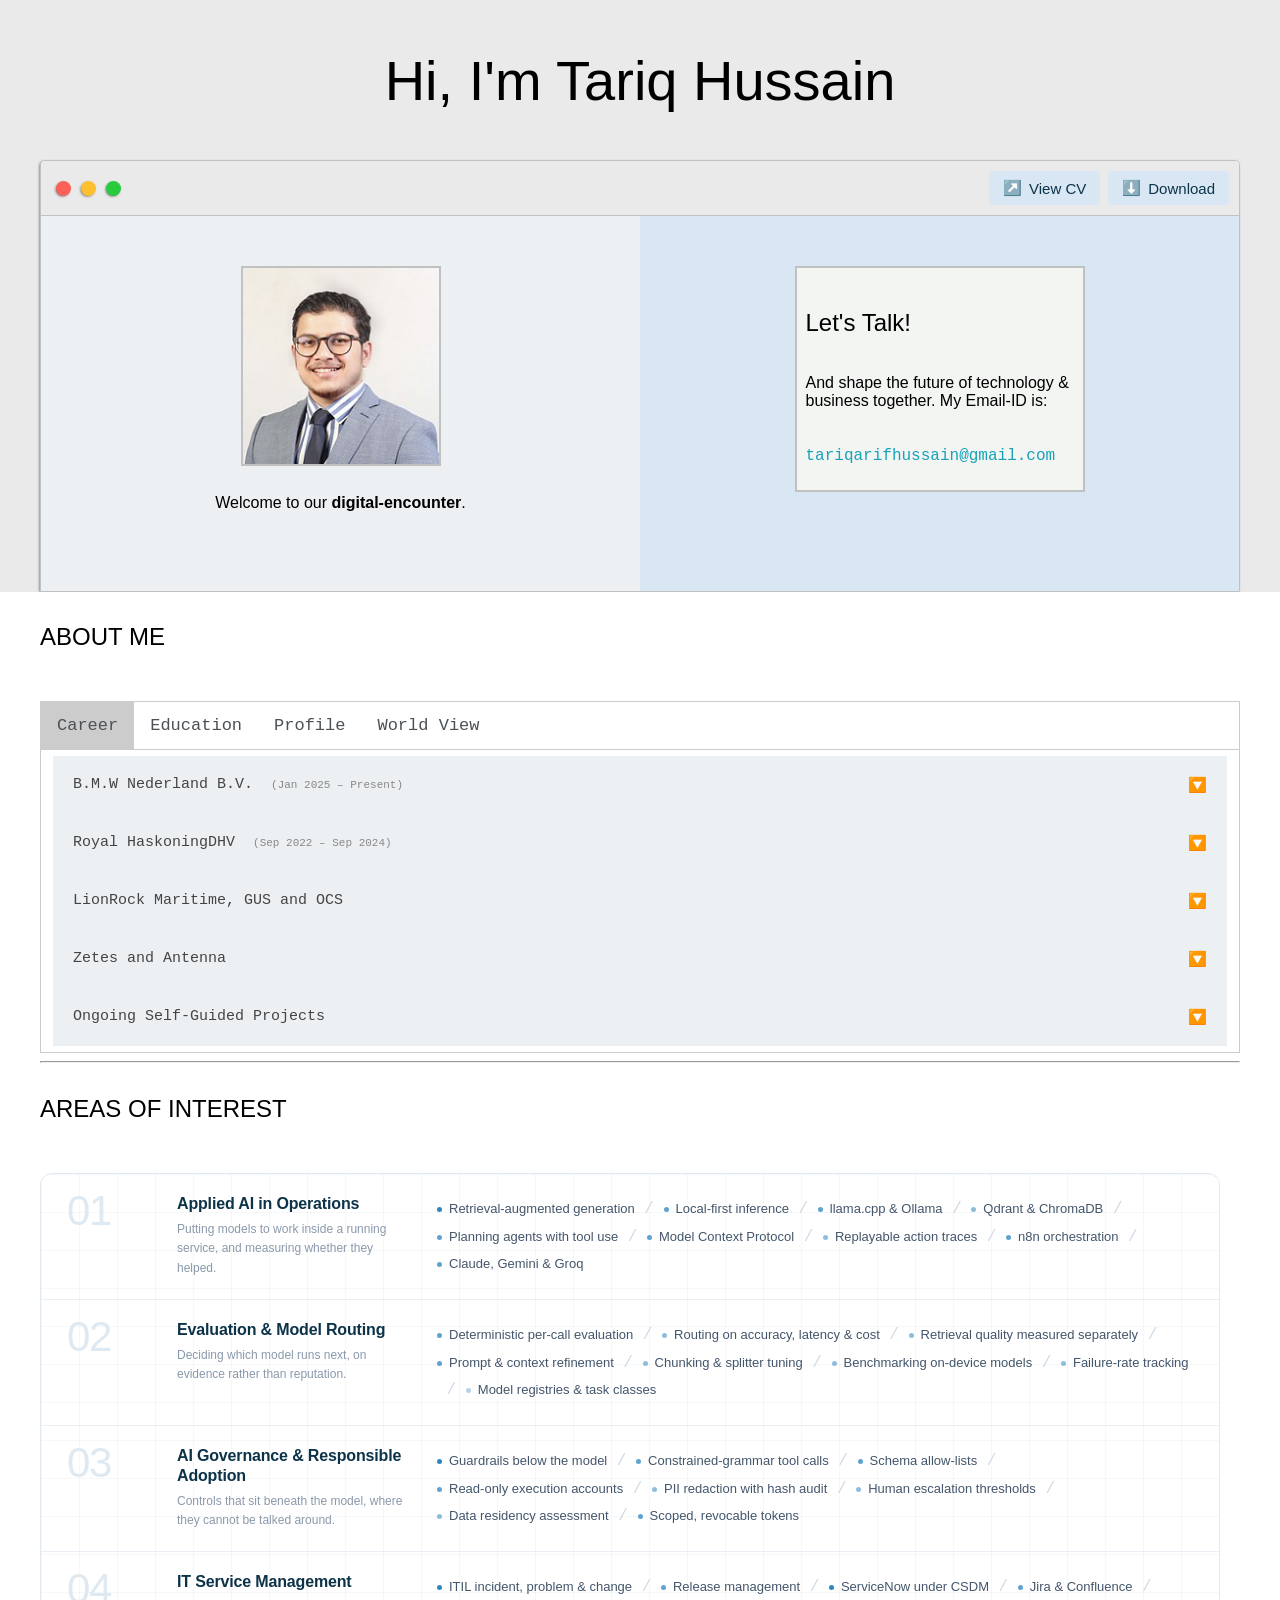
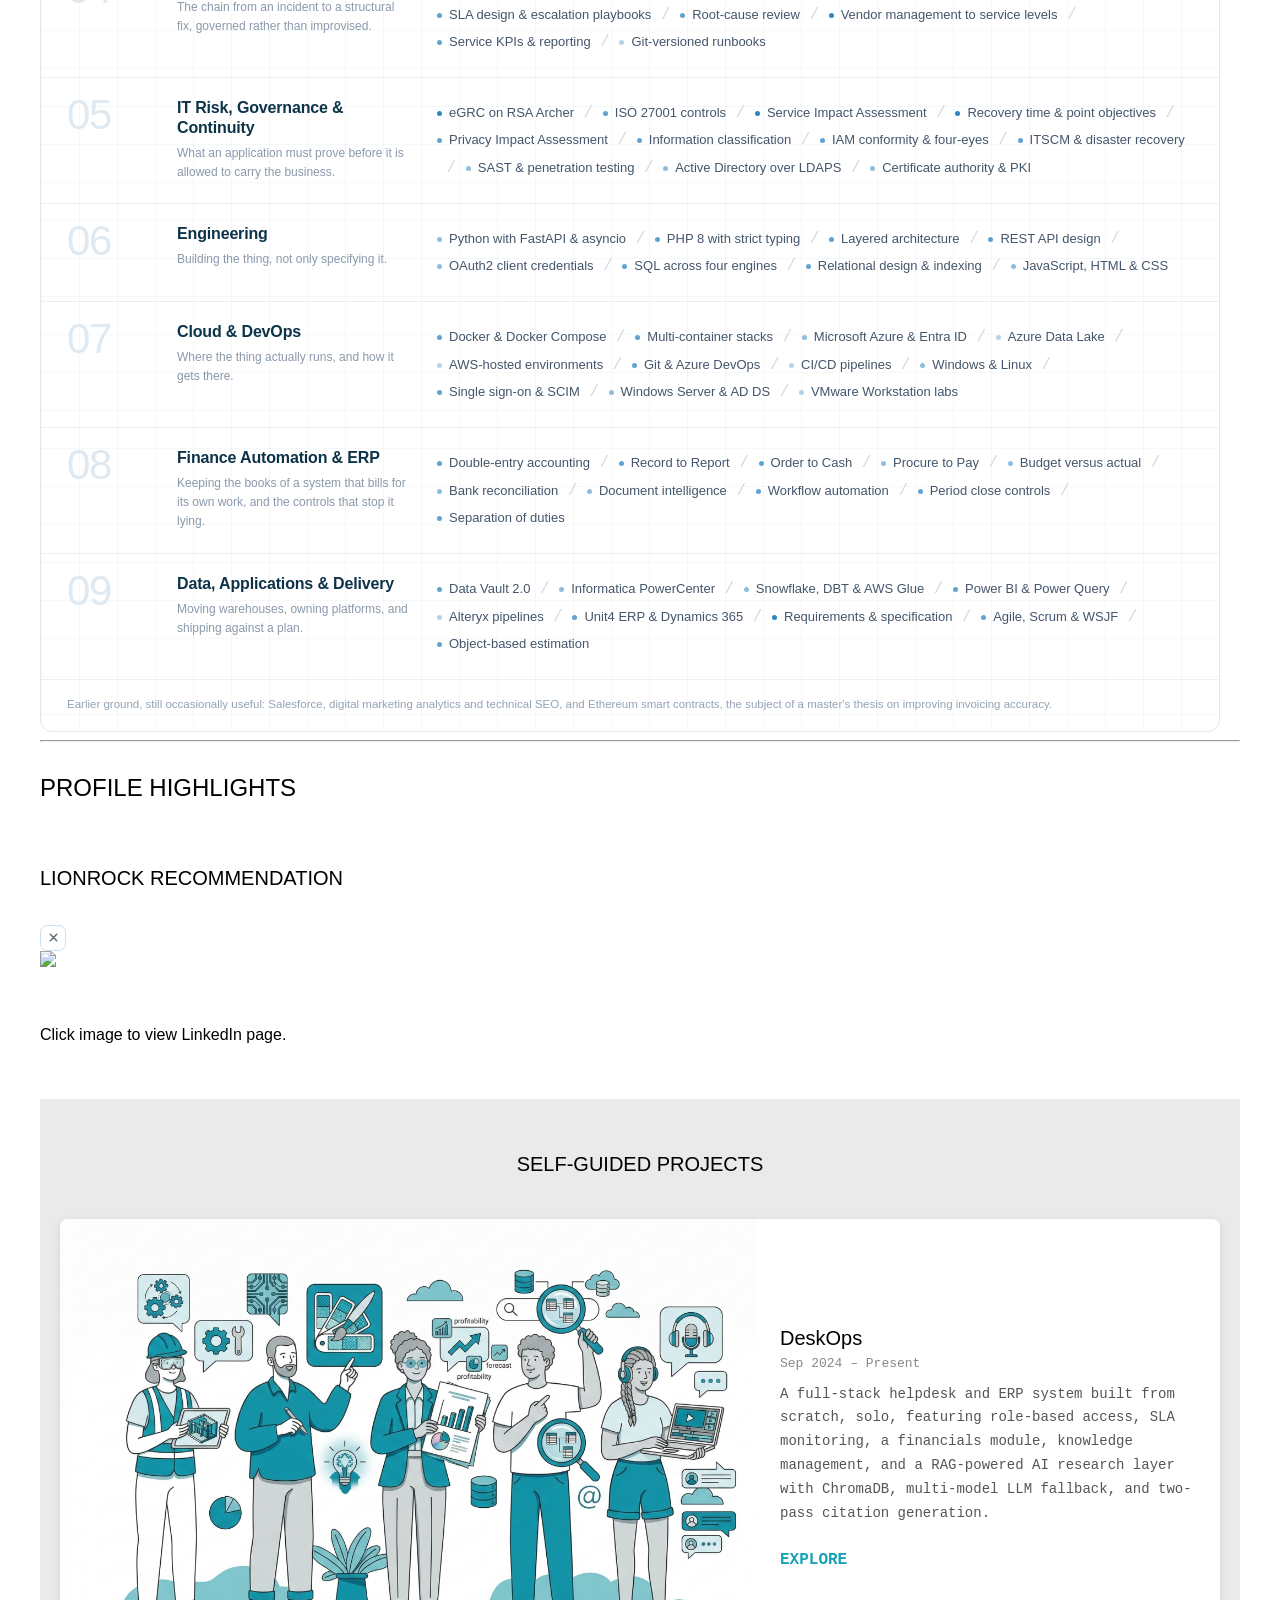
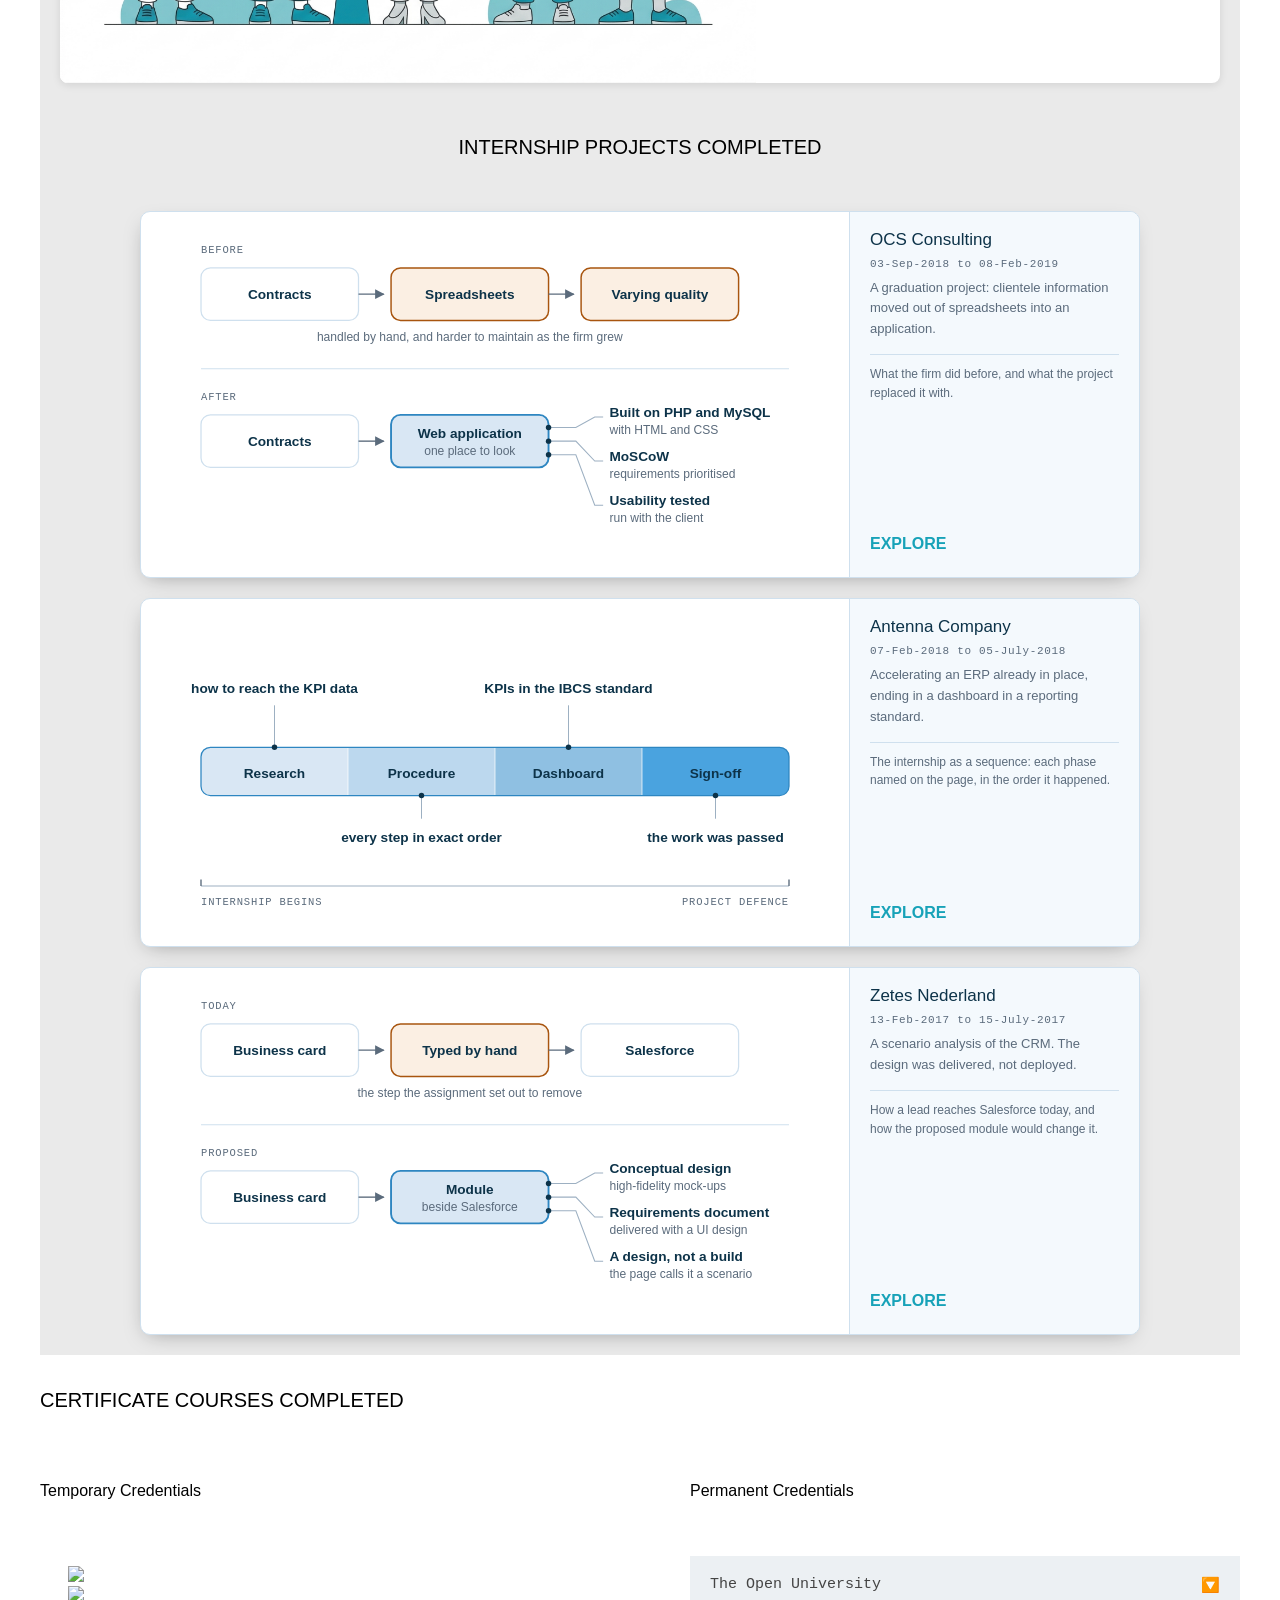
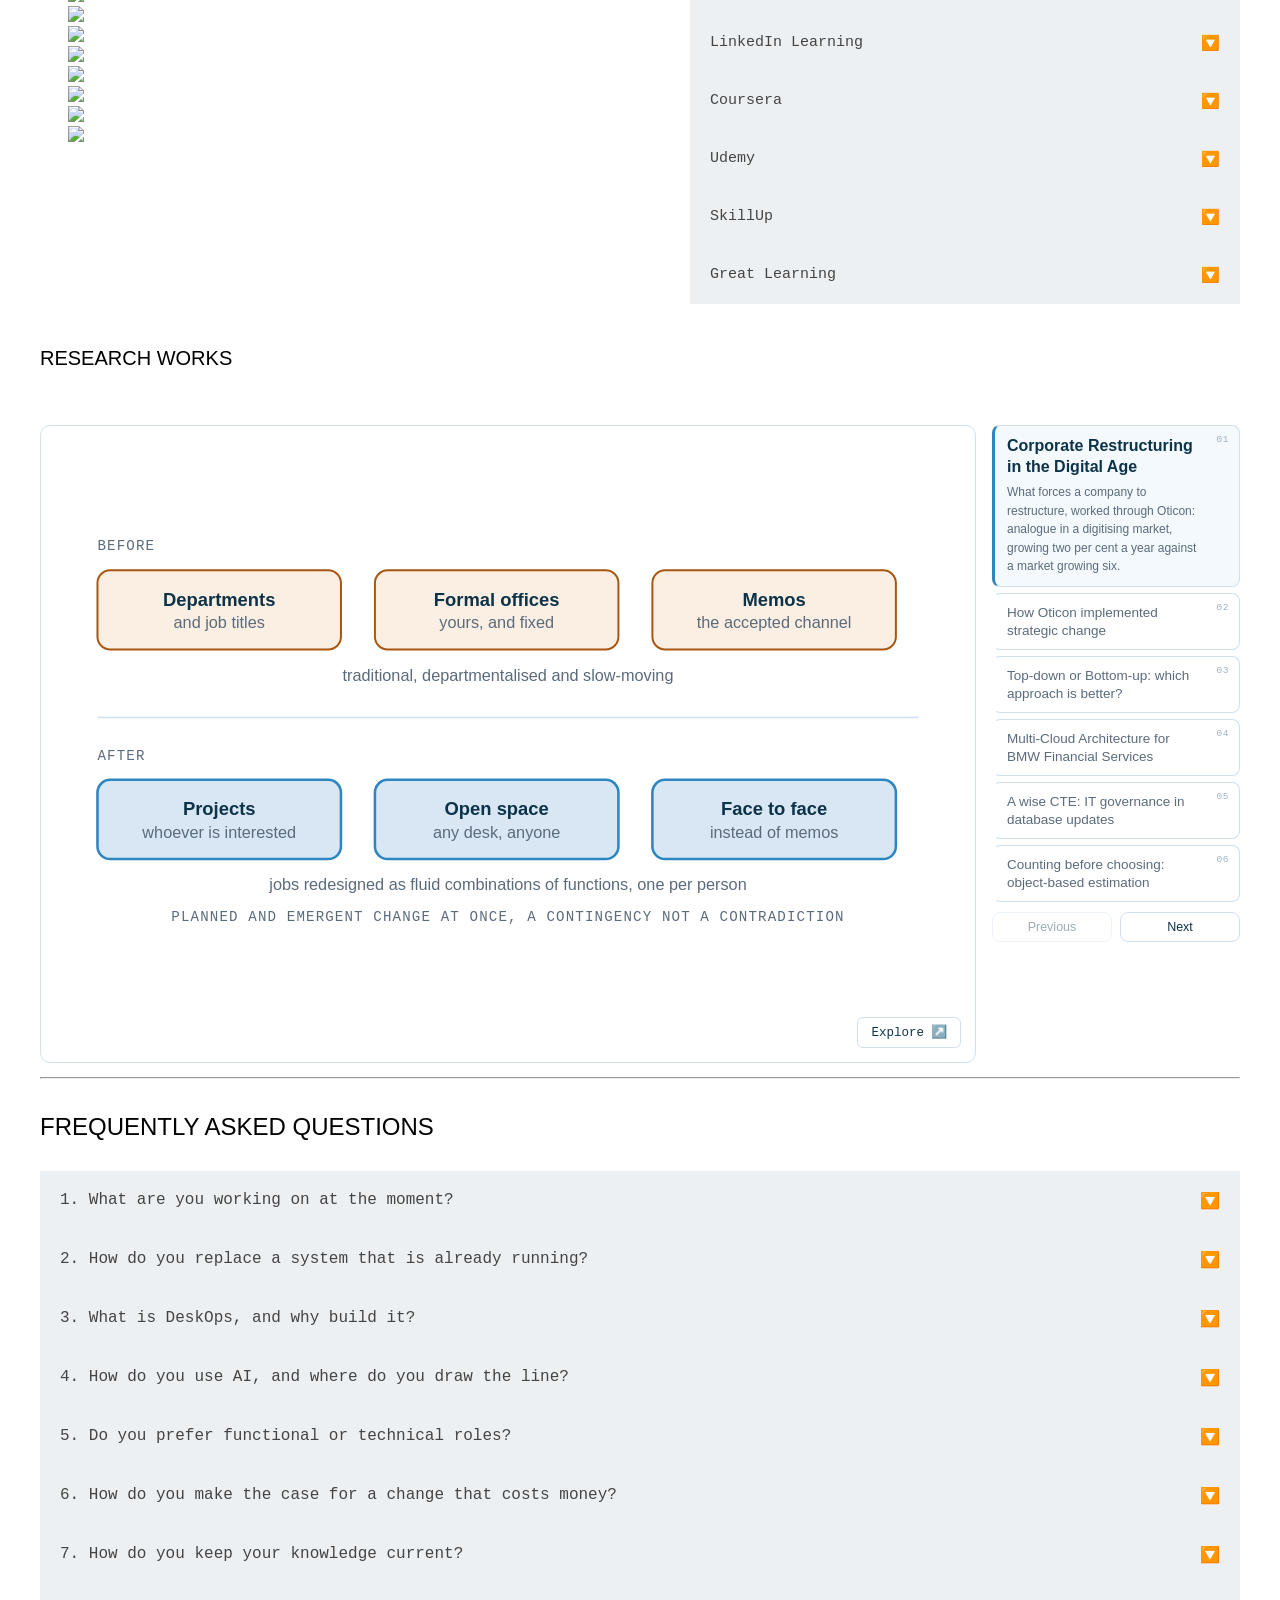
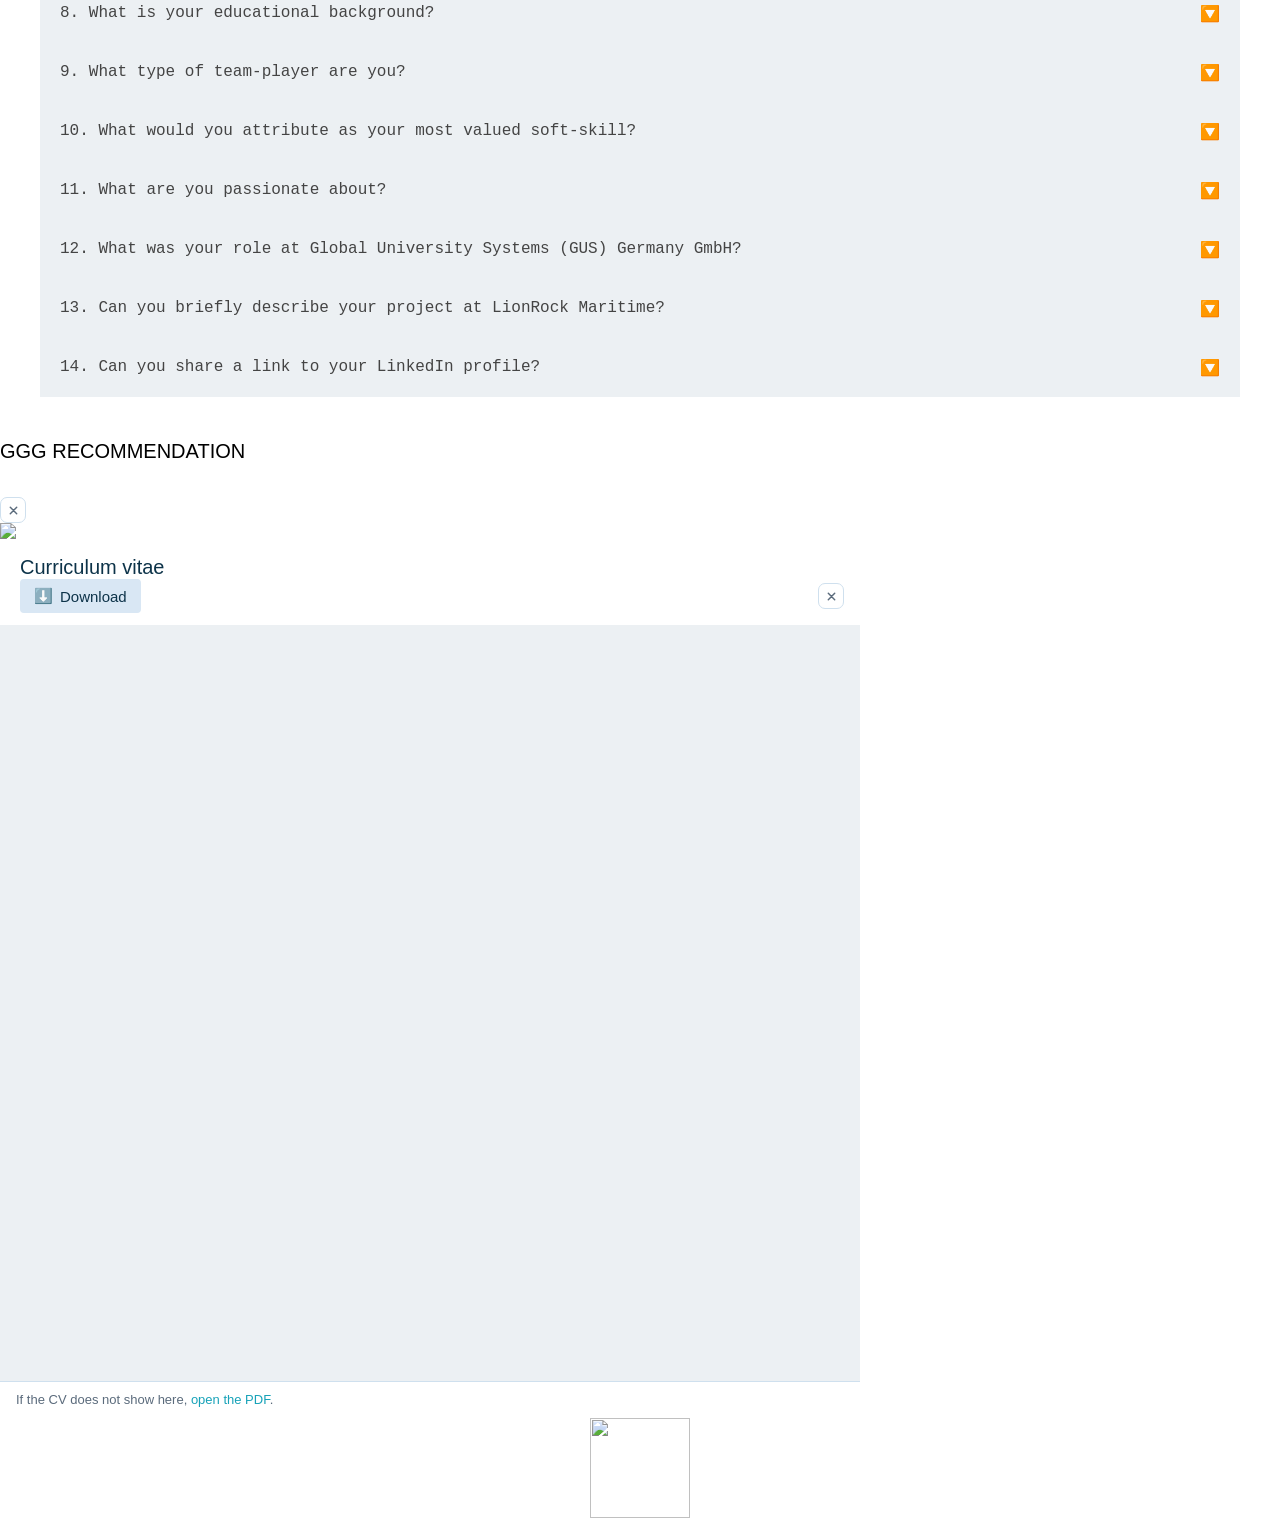
==== commit 5c88875a: "The CV opens at its final size in one step, and is the 7 November version The browser's own PDF view" ====
--- a/index.html
+++ b/index.html
@@ -1747,7 +1747,7 @@
 </div>
 
 <!-- The CV, opened from the window bar at the top of the page. The PDF loads
-     the first time the modal opens, not with the page. -->
+     when the pointer reaches View CV, not with the page. -->
 <div class="container">
 <div class="modal fade cv-modal" id="cvModal" tabindex="-1" role="dialog" aria-labelledby="cvModalTitle" aria-hidden="true">
 <div class="modal-dialog modal-xl">
@@ -1760,20 +1760,164 @@
 </div>
 </div>
 <div class="modal-body">
+<div class="cv-pages" id="cv-pages" tabindex="0" role="document" aria-label="Curriculum vitae"></div>
 <iframe id="cv-frame" title="Curriculum vitae" data-src="Resume/Tariq Hussain - CV.pdf#toolbar=0&amp;navpanes=0&amp;view=FitH"></iframe>
-<p class="cv-fallback">If the CV does not show here, as on some phones, <a href="Resume/Tariq Hussain - CV.pdf" target="_blank">open the PDF</a>.</p>
+<p class="cv-fallback">If the CV does not show here, <a href="Resume/Tariq Hussain - CV.pdf" target="_blank">open the PDF</a>.</p>
 </div>
 </div>
 </div>
 </div>
 </div>
 <script>
+/* The CV is drawn by PDF.js, not the browser's own viewer. That viewer paints
+   the page at its default zoom and only then fits it to the width, so the page
+   visibly jumped. Here each page is drawn once, at the window's exact width,
+   with its text selectable and its links live, and drawn again only when the
+   window changes width. The first drawing of a page is the slow one, so it is
+   done while the home page sits idle, into the closed window; opening it then
+   shows finished pages. If the library or the PDF fails, the browser's viewer
+   takes over as before. */
 (function () {
+	var LIB = 'https://cdn.jsdelivr.net/npm/pdfjs-dist@4.10.38/legacy/build/';
+	var PDF = 'Resume/Tariq Hussain - CV.pdf';
+	var open = document.querySelector('.bar-open');
+	var box = document.getElementById('cv-pages');
 	var frame = document.getElementById('cv-frame');
-	var open = document.querySelector('.bar-open');
-	if (frame && open) open.addEventListener('click', function () {
-		if (!frame.getAttribute('src')) frame.setAttribute('src', frame.getAttribute('data-src'));
-	});
+	var modal = document.getElementById('cvModal');
+	if (!open || !box || !frame || !modal) { return; }
+	var ready = null, sheets = [], width = 0, timer = 0;
+
+	function native() {
+		modal.classList.add('cv-native');
+		if (!frame.getAttribute('src')) { frame.setAttribute('src', frame.getAttribute('data-src')); }
+	}
+
+	/* The width the pages will have in the open window. While it is shut, the
+	   window is laid out for a moment, unseen, to read it. */
+	function measure() {
+		if (box.clientWidth) { return box.clientWidth; }
+		var st = modal.style, d = st.display, v = st.visibility;
+		st.visibility = 'hidden';
+		st.display = 'block';
+		var w = box.clientWidth;
+		st.display = d;
+		st.visibility = v;
+		return w;
+	}
+
+	function shape(s, view) {
+		s.style.aspectRatio = (view[2] - view[0]) + ' / ' + (view[3] - view[1]);
+	}
+
+	function sheet(view) {
+		var s = document.createElement('div');
+		s.className = 'cv-page';
+		shape(s, view);
+		box.appendChild(s);
+		return s;
+	}
+
+	/* The canvas holds the page at the screen's pixel density, and at least 1200
+	   pixels across so a zoomed-in page stays sharp; the text layer and the links
+	   are placed in page units, so they follow the width without being rebuilt.
+	   A drawing overtaken by a newer one is dropped. */
+	function draw(page, s, w) {
+		var scale = w / (page.view[2] - page.view[0]);
+		var ratio = Math.min(Math.max(window.devicePixelRatio || 1, 1200 / w), 4);
+		var vp = page.getViewport({ scale: scale * ratio });
+		var c = document.createElement('canvas');
+		var gen = s.gen = (s.gen || 0) + 1;
+		c.width = Math.floor(vp.width);
+		c.height = Math.floor(vp.height);
+		return page.render({ canvasContext: c.getContext('2d'), viewport: vp }).promise.then(function () {
+			if (gen !== s.gen) { return; }
+			var old = s.querySelector('canvas');
+			if (old) { s.replaceChild(c, old); } else { s.insertBefore(c, s.firstChild); }
+			s.style.setProperty('--scale-factor', scale);
+		});
+	}
+
+	function layers(lib, page, s, w) {
+		var v = page.view, pw = v[2] - v[0], ph = v[3] - v[1];
+		var text = document.createElement('div');
+		text.className = 'textLayer';
+		s.appendChild(text);
+		var t = new lib.TextLayer({
+			textContentSource: page.streamTextContent(),
+			container: text,
+			viewport: page.getViewport({ scale: w / pw })
+		});
+		return t.render().then(function () {
+			return page.getAnnotations();
+		}).then(function (list) {
+			list.forEach(function (a) {
+				if (a.subtype !== 'Link' || !a.url) { return; }
+				var r = lib.Util.normalizeRect(a.rect);
+				var el = document.createElement('a');
+				el.className = 'cv-link';
+				el.href = a.url;
+				el.setAttribute('aria-label', a.url.replace(/^(mailto:|tel:|https?:\/\/)/, ''));
+				if (/^https?:/.test(a.url)) { el.target = '_blank'; el.rel = 'noopener'; }
+				el.style.left = (r[0] - v[0]) / pw * 100 + '%';
+				el.style.top = (v[3] - r[3]) / ph * 100 + '%';
+				el.style.width = (r[2] - r[0]) / pw * 100 + '%';
+				el.style.height = (r[3] - r[1]) / ph * 100 + '%';
+				s.appendChild(el);
+			});
+		});
+	}
+
+	function prepare() {
+		if (ready) { return; }
+		/* a blank A4 sheet holds the place, so the window opens at its final size */
+		var first = sheet([0, 0, 595.28, 841.89]);
+		ready = import(LIB + 'pdf.min.mjs').then(function (lib) {
+			lib.GlobalWorkerOptions.workerSrc = LIB + 'pdf.worker.min.mjs';
+			return lib.getDocument(PDF).promise.then(function (doc) {
+				var chain = Promise.resolve();
+				width = measure();
+				for (var i = 1; i <= doc.numPages; i++) {
+					chain = chain.then(doc.getPage.bind(doc, i)).then(function (page) {
+						var s = page.pageNumber === 1 ? first : sheet(page.view);
+						shape(s, page.view);
+						sheets.push({ page: page, sheet: s });
+						return draw(page, s, width).then(function () { return layers(lib, page, s, width); });
+					});
+				}
+				return chain;
+			});
+		});
+		ready.catch(native);
+	}
+
+	/* the window opened at another width than the pages were drawn for, or
+	   changed width while open */
+	function redraw() {
+		var w = box.clientWidth;
+		if (!w || !width || Math.abs(w - width) < 2) { return; }
+		width = w;
+		sheets.forEach(function (p) { draw(p.page, p.sheet, w); });
+	}
+
+	if (window.ResizeObserver) {
+		new ResizeObserver(function () {
+			clearTimeout(timer);
+			timer = setTimeout(redraw, 150);
+		}).observe(box);
+	}
+
+	/* Idle time after the page has loaded, unless the reader has asked to save
+	   data; hovering, focusing or touching View CV starts it sooner. */
+	function later() {
+		if (navigator.connection && navigator.connection.saveData) { return; }
+		if (window.requestIdleCallback) { requestIdleCallback(prepare, { timeout: 4000 }); }
+		else { setTimeout(prepare, 1500); }
+	}
+	if (document.readyState === 'complete') { later(); } else { window.addEventListener('load', later); }
+	open.addEventListener('pointerenter', prepare);
+	open.addEventListener('focus', prepare);
+	open.addEventListener('touchstart', prepare, { passive: true });
+	open.addEventListener('click', prepare);
 })();
 </script>
 
--- a/default.css
+++ b/default.css
@@ -743,24 +743,59 @@
   --x-mark:url("data:image/svg+xml,%3Csvg xmlns='http://www.w3.org/2000/svg' viewBox='0 0 12 12'%3E%3Cpath d='M2.5 2.5l7 7M9.5 2.5l-7 7' stroke='%235b6b7c' stroke-width='1.6' stroke-linecap='round'/%3E%3C/svg%3E");
   --x-mark-on:url("data:image/svg+xml,%3Csvg xmlns='http://www.w3.org/2000/svg' viewBox='0 0 12 12'%3E%3Cpath d='M2.5 2.5l7 7M9.5 2.5l-7 7' stroke='%232e86c1' stroke-width='1.6' stroke-linecap='round'/%3E%3C/svg%3E");
 }
-button.close,.mod-close,.fx-close,.video-modal-close,.zoom-modal-close,.reader-close,.mc-close{
+button.close,.mod-close,.fx-close,.video-modal-close,.zoom-modal-close,.reader-close,.mc-close,
+.aoi-x,#mc-shut{
   box-sizing:border-box !important;width:26px !important;height:26px !important;
   min-width:26px !important;padding:0 !important;border:1px solid #cfe0ee !important;
   border-radius:7px !important;background:#fff var(--x-mark) no-repeat 50% 50%/11px 11px !important;
   color:transparent !important;font-size:0 !important;line-height:0 !important;opacity:1 !important;
   text-shadow:none !important;box-shadow:none !important;cursor:pointer;
   transition:background-color .16s,border-color .16s !important}
+/* an icon font inside a button sets its own size, so it is hidden outright */
+button.close > *,.mod-close > *,.fx-close > *,.video-modal-close > *,.zoom-modal-close > *,
+.reader-close > *,.mc-close > *,.aoi-x > *,#mc-shut > *{display:none !important}
 button.close:hover,button.close:focus-visible,.mod-close:hover,.fx-close:hover,
-.video-modal-close:hover,.zoom-modal-close:hover,.reader-close:hover,.mc-close:hover,.mc-close:focus{
+.video-modal-close:hover,.zoom-modal-close:hover,.reader-close:hover,.mc-close:hover,.mc-close:focus,
+.aoi-x:hover,.aoi-x:focus-visible,#mc-shut:hover,#mc-shut:focus-visible{
   background-color:#e3f0fb !important;background-image:var(--x-mark-on) !important;
   border-color:#9fc5e8 !important}
 .modal-header button.close{margin:0 0 0 auto !important;align-self:center}
-/* The window is as wide as the CV's page, which the PDF is told to fit, so the
-   page fills it with no grey beside it; the reader scrolls down the pages. */
+/* The window is as wide as the CV's page, and the pages are drawn at that exact
+   width, so each one fills it with no grey beside it; the reader scrolls down
+   them. The scrollbar's gutter is held open from the start, so its arrival
+   never narrows a page that is already drawn. */
 .cv-modal .modal-dialog.modal-xl{max-width:min(860px, calc(100vw - 32px))}
-.cv-modal iframe{display:block;width:100%;height:84vh;border:0;background:#ecf0f3}
-.cv-fallback{margin:0;padding:10px 16px;font-family:'Bahnschrift Light',sans-serif;font-size:13px;
+.cv-pages{display:flex;flex-direction:column;gap:10px;height:84vh;overflow:hidden auto;
+  scrollbar-gutter:stable;background:#ecf0f3;outline:0}
+.cv-page{position:relative;flex:none;overflow:hidden;background:#fff}
+.cv-page canvas{display:block;width:100%;height:100%}
+/* a quiet ring on the blank sheet while the first page is on its way */
+.cv-page:empty:after{content:'';position:absolute;left:50%;top:22%;width:28px;height:28px;
+  margin:-14px 0 0 -14px;border:3px solid #d9e7f4;border-top-color:#2e86c1;border-radius:50%;
+  animation:cv-spin .8s linear infinite}
+@keyframes cv-spin{to{transform:rotate(360deg)}}
+/* PDF.js's own text layer rules: the words sit invisibly over the drawing so
+   they can be selected and copied */
+.cv-page .textLayer{position:absolute;text-align:initial;inset:0;overflow:clip;opacity:1;line-height:1;
+  -webkit-text-size-adjust:none;text-size-adjust:none;forced-color-adjust:none;transform-origin:0 0;
+  caret-color:CanvasText;z-index:0}
+.cv-page .textLayer :is(span,br){color:transparent;position:absolute;white-space:pre;cursor:text;
+  transform-origin:0 0}
+.cv-page .textLayer span.markedContent{top:0;height:0}
+.cv-page .textLayer ::selection{background:rgba(46,134,193,.25)}
+.cv-page .textLayer br::selection{background:transparent}
+.cv-page .textLayer .endOfContent{display:block;position:absolute;inset:100% 0 0;z-index:0;
+  cursor:default;user-select:none}
+.cv-page .textLayer.selecting .endOfContent{top:0}
+.cv-link{position:absolute;z-index:2;border-radius:2px}
+.cv-link:hover,.cv-link:focus-visible{background:rgba(46,134,193,.14);outline:0}
+/* the browser's own viewer, only when the pages cannot be drawn */
+.cv-modal iframe{display:none;width:100%;height:84vh;border:0;background:#ecf0f3}
+.cv-native .cv-pages{display:none}
+.cv-native iframe{display:block}
+.cv-fallback{display:none;margin:0;padding:10px 16px;font-family:'Bahnschrift Light',sans-serif;font-size:13px;
   color:#5b6b7c;border-top:1px solid var(--anat-border,#cfe0ee)}
+.cv-native .cv-fallback{display:block}
 .bar-open:before,.bar-down:before{font-family:var(--emoji);font-size:15px;transition:transform .2s}
 .bar-open:before{content:'\2197\FE0F'}
 .bar-down:before{content:'\2B07\FE0F'}
